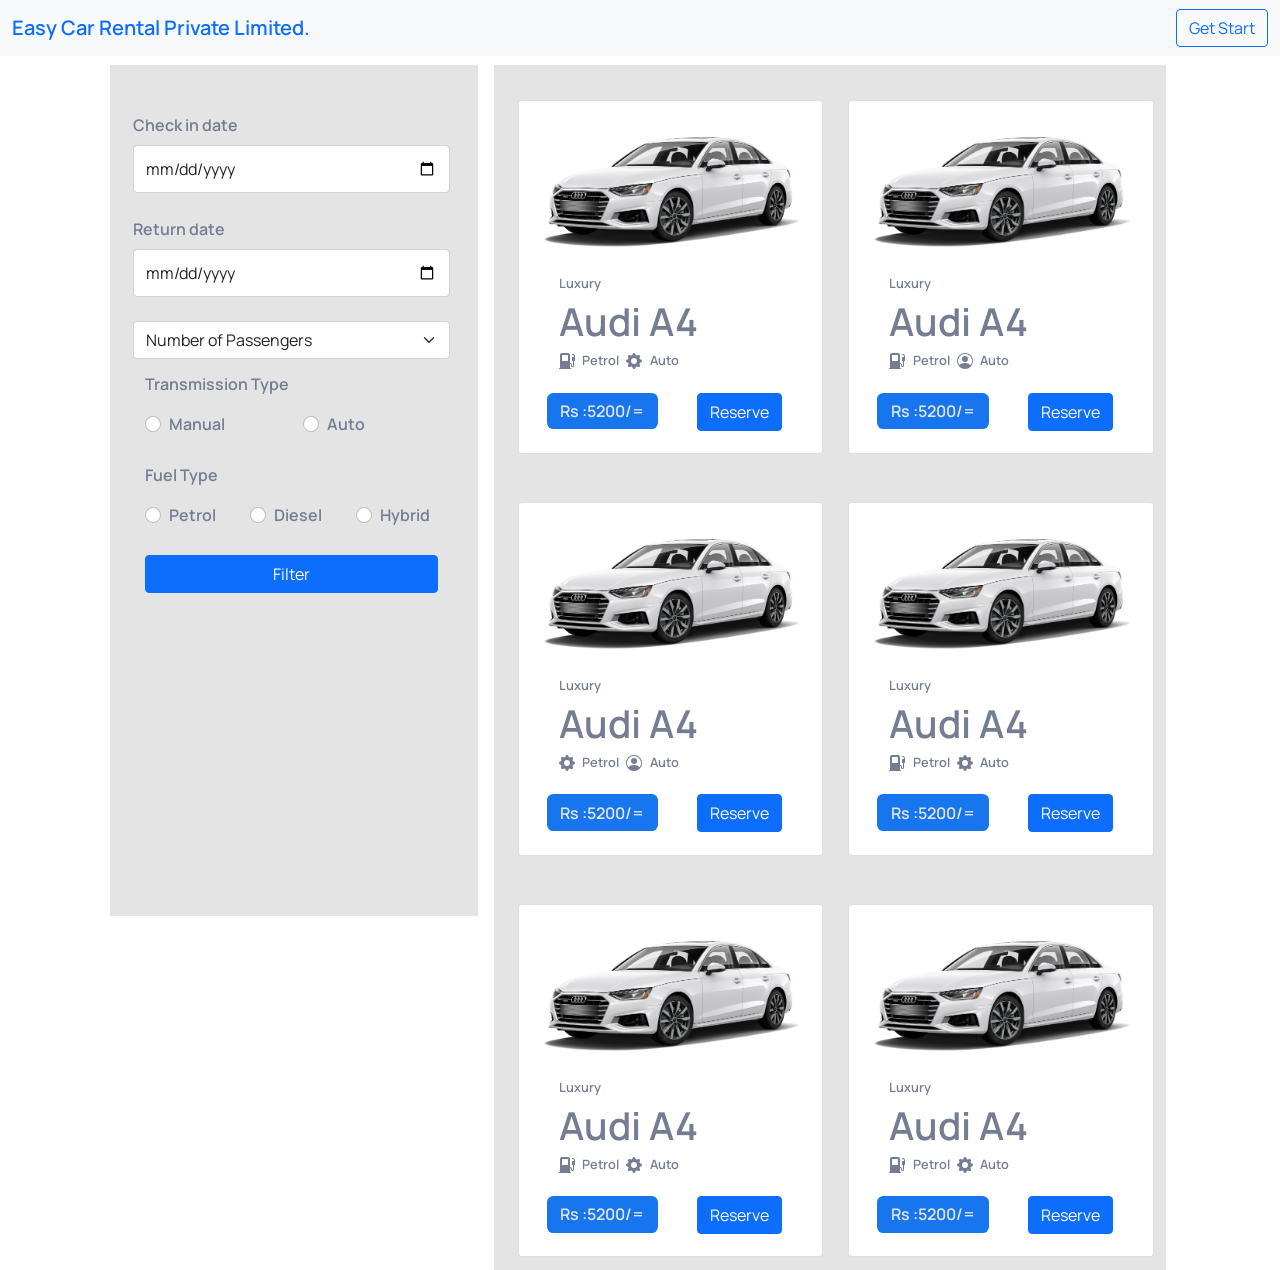
==== index.html @ 642efd7e "completed the driver and car sections" ====
<!DOCTYPE html>
<html lang="en">
<head>
    <meta charset="UTF-8">
    <title>Car Rental System</title>
    <link rel="stylesheet" href="assests/styleSheets/boostrap/css/bootstrap.min.css">
    <link rel="stylesheet" href="assests/styleSheets/styleSheet/indexStyleSheet.css">
    <meta name="viewport" content="width=device-width initial scale=1">
    <link rel="stylesheet" href="assests/styleSheets/fonts/css/all.css">
    <link rel="preconnect" href="https://fonts.googleapis.com">
    <link rel="preconnect" href="https://fonts.gstatic.com" crossorigin>
    <link href="https://fonts.googleapis.com/css2?family=Manrope&family=Nunito:wght@300;400;600&family=PT+Serif:wght@700&family=Poppins:wght@300&display=swap"
          rel="stylesheet">
</head>
<body>
<header>
    <!--guest user nav bar start-->
    <nav id="guestUserHomePageNavBar" class="navbar bg-light">
        <div class="container-fluid">
            <a class="navbar-brand">Easy Car Rental Private Limited.</a>
            <form class="d-flex" role="search">
                <button id="getStarted" class="btn btn-outline-primary" type="Button">Get Start</button>
            </form>
        </div>
    </nav>
    <!--guest user nav bar end-->

    <!--customer profile nav bar start-->
    <nav id="customerProfilePageNavBar" class="navbar bg-light">
        <div class="container-fluid">
            <a class="navbar-brand">Customer Profile</a>
            <form class="d-flex" role="search">
                <button id="btnCustomerFormLogOut" class="btn btn-outline-primary" type="Button">Log out</button>
            </form>
        </div>
    </nav>
    <!--customer profile nav bar end-->

    <!--driver nav bar start-->
    <nav id="DriverPageNavBar"  class="navbar bg-light">
        <div class="container-fluid">
            <a class="navbar-brand">Admin Profile. </a>
            <form class="d-flex" role="search">
                <button id="btndriverLogOut" class="btn btn-outline-primary" type="Button">Log out</button>
            </form>
        </div>
    </nav>
    <!--driver nav bar end-->

    <!--admin nav bar start-->
    <nav id="adminNavBar" class="navbar navbar-expand-lg bg-light">
        <div class="container-fluid">
            <a class="navbar-brand" href="#">Admin Profile</a>
            <button class="navbar-toggler" type="button" data-bs-toggle="collapse" data-bs-target="#navbarNav" aria-controls="navbarNav" aria-expanded="false" aria-label="Toggle navigation">
                <span class="navbar-toggler-icon"></span>
            </button>
            <div class="collapse navbar-collapse" id="navbarNav">
                <ul class="navbar-nav">
                    <li class="nav-item">
                        <a class="nav-link active" aria-current="page" id="admin_home_page" style="cursor: pointer">Home</a>
                    </li>
                    <li class="nav-item">
                        <a class="nav-link" id="admin_reservation_page" style="cursor: pointer">Reservation Management</a>
                    </li>
                    <li class="nav-item">
                        <a class="nav-link" id="admin_car_page" style="cursor: pointer">Car Management</a>
                    </li>
                    <li class="nav-item">
                        <a class="nav-link"id="admin_driver_page" style="cursor: pointer">Driver Management</a>
                    </li>
                    <li class="nav-item">
                        <a class="nav-link" id="admin_customer_page" style="cursor: pointer">Customer</a>
                    </li>
                    <li class="nav-item">
                        <a class="nav-link" id="admin_driver_schedule_page" style="cursor: pointer">Driver Schedule</a>
                    </li>
                </ul>
            </div>
            <form class="d-flex" role="search">
                <button id="btnadminLogOut" class="btn btn-outline-primary" type="Button">Log out</button>
            </form>
        </div>
    </nav>
    <!--admin nav bar end-->
</header>
<!--Gust Home page start -->
<div id="guestUserHomePage">
    <!--home page content start-->
    <div class="home_form_container" }>
        <div class="content_container">
            <div class="filter_container">
                <div class="pickup_container">
                    <div style="width: 100%" class="mb-lg-4 mb-sm-3 mb-3">
                        <label for="check_in_date" class="form-label">Check in date</label>
                        <input style="height: 3rem" type="date" class="form-control" id="check_in_date">
                    </div>
                    <div style="width: 100%" class="mb-lg-4 mb-sm-3 mb-3">
                        <label for="return_date" class="form-label">Return date</label>
                        <input style="height: 3rem" type="date" class="form-control" id="return_date">
                    </div>
                    <select class="form-select" aria-label="Default select example">
                        <option selected>Number of Passengers</option>
                        <option value="1">One</option>
                        <option value="2">Two</option>
                        <option value="3">Three</option>
                        <option value="4">Four</option>
                    </select>
                    <div class="container">
                        <div class="radio_button_form_container">
                            <p>Transmission Type</p>
                            <div class="row">
                                <div class="col-6">
                                    <div class="form-check form-check-inline">
                                        <input class="form-check-input" type="radio" name="inlineRadioOptions"
                                               id="manual" value="option1">
                                        <label class="form-check-label" for="manual">Manual</label>
                                    </div>
                                </div>
                                <div class="col-6">
                                    <div class="form-check form-check-inline">
                                        <input class="form-check-input" type="radio" name="inlineRadioOptions" id="auto"
                                               value="option1">
                                        <label class="form-check-label" for="auto">Auto</label>
                                    </div>
                                </div>
                            </div>
                        </div>
                        <div class="radio_button_form_container">
                            <p>Fuel Type</p>
                            <div class="row">
                                <div class="col-4">
                                    <div class="form-check form-check-inline">
                                        <input class="form-check-input" type="radio" name="inlineRadioOptions"
                                               id="petrol" value="option1">
                                        <label class="form-check-label" for="petrol">Petrol</label>
                                    </div>
                                </div>
                                <div class="col-4">
                                    <div class="form-check form-check-inline">
                                        <input class="form-check-input" type="radio" name="inlineRadioOptions"
                                               id="diesel" value="option1">
                                        <label class="form-check-label" for="diesel">Diesel</label>
                                    </div>
                                </div>
                                <div class="col-4">
                                    <div class="form-check form-check-inline">
                                        <input class="form-check-input" type="radio" name="inlineRadioOptions"
                                               id="hybrid" value="option1">
                                        <label class="form-check-label" for="hybrid">Hybrid</label>
                                    </div>
                                </div>
                            </div>
                        </div>
                        <div class="home_page_filterButton_container">
                            <button style="width: 100%" type="button" class="btn btn-primary">Filter</button>
                        </div>
                    </div>
                </div>
            </div>
            <div class="carloading_container">
                <div class="car_container row" style="margin-right: 0">
                    <div class="col">
                        <div class="row" style="padding: 0.8rem">
                            <div class="card" style=" margin-top: 1.4rem">
                                <img src="assests/images/Cars/Audi.png" class="card-img-top" alt="...">
                                <div class="cord_content card-body">
                                    <div class="row" style="margin: 0;padding: 0">
                                        <div class="col" style="padding-right: 0">
                                            <div class="row">
                                                <div class="col" style="padding-right: 0">
                                                    <div class="row"
                                                         style="width: 100%;height:fit-content;margin-bottom: .4rem">
                                                        <p class="car_type">Luxury</p>
                                                        <p class="car_brand">Audi A4</p>
                                                        <div class="details_cover">
                                                            <p class="car_fuel">
                                                                <svg xmlns="http://www.w3.org/2000/svg"
                                                                     width="16" height="16" fill="currentColor"
                                                                     class="bi bi-fuel-pump-fill"
                                                                     viewBox="0 0 16 16">
                                                                    <path d="M1 2a2 2 0 0 1 2-2h6a2 2 0 0 1 2 2v8a2 2 0 0 1 2 2v.5a.5.5 0 0 0 1 0V8h-.5a.5.5 0 0 1-.5-.5V4.375a.5.5 0 0 1 .5-.5h1.495c-.011-.476-.053-.894-.201-1.222a.97.97 0 0 0-.394-.458c-.184-.11-.464-.195-.9-.195a.5.5 0 0 1 0-1c.564 0 1.034.11 1.412.336.383.228.634.551.794.907.295.655.294 1.465.294 2.081V7.5a.5.5 0 0 1-.5.5H15v4.5a1.5 1.5 0 0 1-3 0V12a1 1 0 0 0-1-1v4h.5a.5.5 0 0 1 0 1H.5a.5.5 0 0 1 0-1H1V2Zm2.5 0a.5.5 0 0 0-.5.5v5a.5.5 0 0 0 .5.5h5a.5.5 0 0 0 .5-.5v-5a.5.5 0 0 0-.5-.5h-5Z"/>
                                                                </svg>
                                                                Petrol
                                                            </p>
                                                            <p class="car_transmission">
                                                                <svg xmlns="http://www.w3.org/2000/svg" width="16" height="16" fill="currentColor" class="bi bi-gear-fill" viewBox="0 0 16 16">
                                                                    <path d="M9.405 1.05c-.413-1.4-2.397-1.4-2.81 0l-.1.34a1.464 1.464 0 0 1-2.105.872l-.31-.17c-1.283-.698-2.686.705-1.987 1.987l.169.311c.446.82.023 1.841-.872 2.105l-.34.1c-1.4.413-1.4 2.397 0 2.81l.34.1a1.464 1.464 0 0 1 .872 2.105l-.17.31c-.698 1.283.705 2.686 1.987 1.987l.311-.169a1.464 1.464 0 0 1 2.105.872l.1.34c.413 1.4 2.397 1.4 2.81 0l.1-.34a1.464 1.464 0 0 1 2.105-.872l.31.17c1.283.698 2.686-.705 1.987-1.987l-.169-.311a1.464 1.464 0 0 1 .872-2.105l.34-.1c1.4-.413 1.4-2.397 0-2.81l-.34-.1a1.464 1.464 0 0 1-.872-2.105l.17-.31c.698-1.283-.705-2.686-1.987-1.987l-.311.169a1.464 1.464 0 0 1-2.105-.872l-.1-.34zM8 10.93a2.929 2.929 0 1 1 0-5.86 2.929 2.929 0 0 1 0 5.858z"/>
                                                                </svg>
                                                                Auto
                                                            </p>
                                                        </div>
                                                    </div>
                                                </div>
                                            </div>
                                            <div class="row">
                                                <div class="col" style="padding-right: 0">
                                                    <div class="row"
                                                         style="width: 100%;height: fit-content;margin-bottom: .4rem">
                                                        <div class="col" style="padding: 0">
                                                            <div class="daily_price">Rs : <p class="price">
                                                                5200/=</p></div>
                                                        </div>
                                                        <div class="col">
                                                            <div class="btnreservation_container">
                                                                <button type="button" class="btn btn-primary" data-bs-toggle="modal" data-bs-target="#customerUpdate">
                                                                    Reserve
                                                                </button>
                                                            </div>
                                                        </div>
                                                    </div>
                                                </div>
                                            </div>
                                        </div>
                                    </div>
                                </div>
                            </div>
                        </div>
                        <div class="row" style="padding: 0.8rem">
                            <div class="card" style=" margin-top: 1.4rem">
                                <img src="assests/images/Cars/Audi.png" class="card-img-top" alt="...">
                                <div class="cord_content card-body">
                                    <div class="row" style="margin: 0;padding: 0">
                                        <div class="col" style="padding-right: 0">
                                            <div class="row">
                                                <div class="col" style="padding-right: 0">
                                                    <div class="row"
                                                         style="width: 100%;height:fit-content;margin-bottom: .4rem">
                                                        <p class="car_type">Luxury</p>
                                                        <p class="car_brand">Audi A4</p>
                                                        <div class="details_cover">
                                                            <p class="car_fuel">
                                                                <svg xmlns="http://www.w3.org/2000/svg" width="16" height="16" fill="currentColor" class="bi bi-gear-fill" viewBox="0 0 16 16">
                                                                    <path d="M9.405 1.05c-.413-1.4-2.397-1.4-2.81 0l-.1.34a1.464 1.464 0 0 1-2.105.872l-.31-.17c-1.283-.698-2.686.705-1.987 1.987l.169.311c.446.82.023 1.841-.872 2.105l-.34.1c-1.4.413-1.4 2.397 0 2.81l.34.1a1.464 1.464 0 0 1 .872 2.105l-.17.31c-.698 1.283.705 2.686 1.987 1.987l.311-.169a1.464 1.464 0 0 1 2.105.872l.1.34c.413 1.4 2.397 1.4 2.81 0l.1-.34a1.464 1.464 0 0 1 2.105-.872l.31.17c1.283.698 2.686-.705 1.987-1.987l-.169-.311a1.464 1.464 0 0 1 .872-2.105l.34-.1c1.4-.413 1.4-2.397 0-2.81l-.34-.1a1.464 1.464 0 0 1-.872-2.105l.17-.31c.698-1.283-.705-2.686-1.987-1.987l-.311.169a1.464 1.464 0 0 1-2.105-.872l-.1-.34zM8 10.93a2.929 2.929 0 1 1 0-5.86 2.929 2.929 0 0 1 0 5.858z"/>
                                                                </svg>
                                                                Petrol
                                                            </p>
                                                            <p class="car_transmission">
                                                                <svg xmlns="http://www.w3.org/2000/svg"
                                                                     width="16" height="16" fill="currentColor"
                                                                     class="bi bi-person-circle"
                                                                     viewBox="0 0 16 16">
                                                                    <path d="M11 6a3 3 0 1 1-6 0 3 3 0 0 1 6 0z"/>
                                                                    <path fill-rule="evenodd"
                                                                          d="M0 8a8 8 0 1 1 16 0A8 8 0 0 1 0 8zm8-7a7 7 0 0 0-5.468 11.37C3.242 11.226 4.805 10 8 10s4.757 1.225 5.468 2.37A7 7 0 0 0 8 1z"/>
                                                                </svg>
                                                                Auto
                                                            </p>
                                                        </div>
                                                    </div>
                                                </div>
                                            </div>
                                            <div class="row">
                                                <div class="col" style="padding-right: 0">
                                                    <div class="row"
                                                         style="width: 100%;height: fit-content;margin-bottom: .4rem">
                                                        <div class="col" style="padding: 0">
                                                            <div class="daily_price">Rs : <p class="price">
                                                                5200/=</p></div>
                                                        </div>
                                                        <div class="col">
                                                            <div class="btnreservation_container">
                                                                <button type="button" class="btn btn-primary" data-bs-toggle="modal" data-bs-target="#customerUpdate">
                                                                    Reserve
                                                                </button>
                                                            </div>
                                                        </div>
                                                    </div>
                                                </div>
                                            </div>
                                        </div>
                                    </div>
                                </div>
                            </div>
                        </div>
                        <div class="row" style="padding: 0.8rem">
                            <div class="card" style=" margin-top: 1.4rem">
                                <img src="assests/images/Cars/Audi.png" class="card-img-top" alt="...">
                                <div class="cord_content card-body">
                                    <div class="row" style="margin: 0;padding: 0">
                                        <div class="col" style="padding-right: 0">
                                            <div class="row">
                                                <div class="col" style="padding-right: 0">
                                                    <div class="row"
                                                         style="width: 100%;height:fit-content;margin-bottom: .4rem">
                                                        <p class="car_type">Luxury</p>
                                                        <p class="car_brand">Audi A4</p>
                                                        <div class="details_cover">
                                                            <p class="car_fuel">
                                                                <svg xmlns="http://www.w3.org/2000/svg"
                                                                     width="16" height="16" fill="currentColor"
                                                                     class="bi bi-fuel-pump-fill"
                                                                     viewBox="0 0 16 16">
                                                                    <path d="M1 2a2 2 0 0 1 2-2h6a2 2 0 0 1 2 2v8a2 2 0 0 1 2 2v.5a.5.5 0 0 0 1 0V8h-.5a.5.5 0 0 1-.5-.5V4.375a.5.5 0 0 1 .5-.5h1.495c-.011-.476-.053-.894-.201-1.222a.97.97 0 0 0-.394-.458c-.184-.11-.464-.195-.9-.195a.5.5 0 0 1 0-1c.564 0 1.034.11 1.412.336.383.228.634.551.794.907.295.655.294 1.465.294 2.081V7.5a.5.5 0 0 1-.5.5H15v4.5a1.5 1.5 0 0 1-3 0V12a1 1 0 0 0-1-1v4h.5a.5.5 0 0 1 0 1H.5a.5.5 0 0 1 0-1H1V2Zm2.5 0a.5.5 0 0 0-.5.5v5a.5.5 0 0 0 .5.5h5a.5.5 0 0 0 .5-.5v-5a.5.5 0 0 0-.5-.5h-5Z"/>
                                                                </svg>
                                                                Petrol
                                                            </p>
                                                            <p class="car_transmission">
                                                                <svg xmlns="http://www.w3.org/2000/svg" width="16" height="16" fill="currentColor" class="bi bi-gear-fill" viewBox="0 0 16 16">
                                                                    <path d="M9.405 1.05c-.413-1.4-2.397-1.4-2.81 0l-.1.34a1.464 1.464 0 0 1-2.105.872l-.31-.17c-1.283-.698-2.686.705-1.987 1.987l.169.311c.446.82.023 1.841-.872 2.105l-.34.1c-1.4.413-1.4 2.397 0 2.81l.34.1a1.464 1.464 0 0 1 .872 2.105l-.17.31c-.698 1.283.705 2.686 1.987 1.987l.311-.169a1.464 1.464 0 0 1 2.105.872l.1.34c.413 1.4 2.397 1.4 2.81 0l.1-.34a1.464 1.464 0 0 1 2.105-.872l.31.17c1.283.698 2.686-.705 1.987-1.987l-.169-.311a1.464 1.464 0 0 1 .872-2.105l.34-.1c1.4-.413 1.4-2.397 0-2.81l-.34-.1a1.464 1.464 0 0 1-.872-2.105l.17-.31c.698-1.283-.705-2.686-1.987-1.987l-.311.169a1.464 1.464 0 0 1-2.105-.872l-.1-.34zM8 10.93a2.929 2.929 0 1 1 0-5.86 2.929 2.929 0 0 1 0 5.858z"/>
                                                                </svg>
                                                                Auto
                                                            </p>
                                                        </div>
                                                    </div>
                                                </div>
                                            </div>
                                            <div class="row">
                                                <div class="col" style="padding-right: 0">
                                                    <div class="row"
                                                         style="width: 100%;height: fit-content;margin-bottom: .4rem">
                                                        <div class="col" style="padding: 0">
                                                            <div class="daily_price">Rs : <p class="price">
                                                                5200/=</p></div>
                                                        </div>
                                                        <div class="col">
                                                            <div class="btnreservation_container">
                                                                <button type="button" class="btn btn-primary" data-bs-toggle="modal" data-bs-target="#customerUpdate">
                                                                    Reserve
                                                                </button>
                                                            </div>
                                                        </div>
                                                    </div>
                                                </div>
                                            </div>
                                        </div>
                                    </div>
                                </div>
                            </div>
                        </div>
                    </div>
                    <div class="col">
                        <div class="row" style="padding: 0.8rem">
                            <div class="card" style=" margin-top: 1.4rem">
                                <img src="assests/images/Cars/Audi.png" class="card-img-top" alt="...">
                                <div class="cord_content card-body">
                                    <div class="row" style="margin: 0;padding: 0">
                                        <div class="col" style="padding-right: 0">
                                            <div class="row">
                                                <div class="col" style="padding-right: 0">
                                                    <div class="row"
                                                         style="width: 100%;height:fit-content;margin-bottom: .4rem">
                                                        <p class="car_type">Luxury</p>
                                                        <p class="car_brand">Audi A4</p>
                                                        <div class="details_cover">
                                                            <p class="car_fuel">
                                                                <svg xmlns="http://www.w3.org/2000/svg"
                                                                     width="16" height="16" fill="currentColor"
                                                                     class="bi bi-fuel-pump-fill"
                                                                     viewBox="0 0 16 16">
                                                                    <path d="M1 2a2 2 0 0 1 2-2h6a2 2 0 0 1 2 2v8a2 2 0 0 1 2 2v.5a.5.5 0 0 0 1 0V8h-.5a.5.5 0 0 1-.5-.5V4.375a.5.5 0 0 1 .5-.5h1.495c-.011-.476-.053-.894-.201-1.222a.97.97 0 0 0-.394-.458c-.184-.11-.464-.195-.9-.195a.5.5 0 0 1 0-1c.564 0 1.034.11 1.412.336.383.228.634.551.794.907.295.655.294 1.465.294 2.081V7.5a.5.5 0 0 1-.5.5H15v4.5a1.5 1.5 0 0 1-3 0V12a1 1 0 0 0-1-1v4h.5a.5.5 0 0 1 0 1H.5a.5.5 0 0 1 0-1H1V2Zm2.5 0a.5.5 0 0 0-.5.5v5a.5.5 0 0 0 .5.5h5a.5.5 0 0 0 .5-.5v-5a.5.5 0 0 0-.5-.5h-5Z"/>
                                                                </svg>
                                                                Petrol
                                                            </p>
                                                            <p class="car_transmission">
                                                                <svg xmlns="http://www.w3.org/2000/svg"
                                                                     width="16" height="16" fill="currentColor"
                                                                     class="bi bi-person-circle"
                                                                     viewBox="0 0 16 16">
                                                                    <path d="M11 6a3 3 0 1 1-6 0 3 3 0 0 1 6 0z"/>
                                                                    <path fill-rule="evenodd"
                                                                          d="M0 8a8 8 0 1 1 16 0A8 8 0 0 1 0 8zm8-7a7 7 0 0 0-5.468 11.37C3.242 11.226 4.805 10 8 10s4.757 1.225 5.468 2.37A7 7 0 0 0 8 1z"/>
                                                                </svg>
                                                                Auto
                                                            </p>
                                                        </div>
                                                    </div>
                                                </div>
                                            </div>
                                            <div class="row">
                                                <div class="col" style="padding-right: 0">
                                                    <div class="row"
                                                         style="width: 100%;height: fit-content;margin-bottom: .4rem">
                                                        <div class="col" style="padding: 0">
                                                            <div class="daily_price">Rs : <p class="price">
                                                                5200/=</p></div>
                                                        </div>
                                                        <div class="col">
                                                            <div class="btnreservation_container">
                                                                <button type="button" class="btn btn-primary">
                                                                    Reserve
                                                                </button>
                                                            </div>
                                                        </div>
                                                    </div>
                                                </div>
                                            </div>
                                        </div>
                                    </div>
                                </div>
                            </div>
                        </div>
                        <div class="row" style="padding: 0.8rem">
                            <div class="card" style=" margin-top: 1.4rem">
                                <img src="assests/images/Cars/Audi.png" class="card-img-top" alt="...">
                                <div class="cord_content card-body">
                                    <div class="row" style="margin: 0;padding: 0">
                                        <div class="col" style="padding-right: 0">
                                            <div class="row">
                                                <div class="col" style="padding-right: 0">
                                                    <div class="row"
                                                         style="width: 100%;height:fit-content;margin-bottom: .4rem">
                                                        <p class="car_type">Luxury</p>
                                                        <p class="car_brand">Audi A4</p>
                                                        <div class="details_cover">
                                                            <p class="car_fuel">
                                                                <svg xmlns="http://www.w3.org/2000/svg"
                                                                     width="16" height="16" fill="currentColor"
                                                                     class="bi bi-fuel-pump-fill"
                                                                     viewBox="0 0 16 16">
                                                                    <path d="M1 2a2 2 0 0 1 2-2h6a2 2 0 0 1 2 2v8a2 2 0 0 1 2 2v.5a.5.5 0 0 0 1 0V8h-.5a.5.5 0 0 1-.5-.5V4.375a.5.5 0 0 1 .5-.5h1.495c-.011-.476-.053-.894-.201-1.222a.97.97 0 0 0-.394-.458c-.184-.11-.464-.195-.9-.195a.5.5 0 0 1 0-1c.564 0 1.034.11 1.412.336.383.228.634.551.794.907.295.655.294 1.465.294 2.081V7.5a.5.5 0 0 1-.5.5H15v4.5a1.5 1.5 0 0 1-3 0V12a1 1 0 0 0-1-1v4h.5a.5.5 0 0 1 0 1H.5a.5.5 0 0 1 0-1H1V2Zm2.5 0a.5.5 0 0 0-.5.5v5a.5.5 0 0 0 .5.5h5a.5.5 0 0 0 .5-.5v-5a.5.5 0 0 0-.5-.5h-5Z"/>
                                                                </svg>
                                                                Petrol
                                                            </p>
                                                            <p class="car_transmission">
                                                                <svg xmlns="http://www.w3.org/2000/svg" width="16" height="16" fill="currentColor" class="bi bi-gear-fill" viewBox="0 0 16 16">
                                                                    <path d="M9.405 1.05c-.413-1.4-2.397-1.4-2.81 0l-.1.34a1.464 1.464 0 0 1-2.105.872l-.31-.17c-1.283-.698-2.686.705-1.987 1.987l.169.311c.446.82.023 1.841-.872 2.105l-.34.1c-1.4.413-1.4 2.397 0 2.81l.34.1a1.464 1.464 0 0 1 .872 2.105l-.17.31c-.698 1.283.705 2.686 1.987 1.987l.311-.169a1.464 1.464 0 0 1 2.105.872l.1.34c.413 1.4 2.397 1.4 2.81 0l.1-.34a1.464 1.464 0 0 1 2.105-.872l.31.17c1.283.698 2.686-.705 1.987-1.987l-.169-.311a1.464 1.464 0 0 1 .872-2.105l.34-.1c1.4-.413 1.4-2.397 0-2.81l-.34-.1a1.464 1.464 0 0 1-.872-2.105l.17-.31c.698-1.283-.705-2.686-1.987-1.987l-.311.169a1.464 1.464 0 0 1-2.105-.872l-.1-.34zM8 10.93a2.929 2.929 0 1 1 0-5.86 2.929 2.929 0 0 1 0 5.858z"/>
                                                                </svg>
                                                                Auto
                                                            </p>
                                                        </div>
                                                    </div>
                                                </div>
                                            </div>
                                            <div class="row">
                                                <div class="col" style="padding-right: 0">
                                                    <div class="row"
                                                         style="width: 100%;height: fit-content;margin-bottom: .4rem">
                                                        <div class="col" style="padding: 0">
                                                            <div class="daily_price">Rs : <p class="price">
                                                                5200/=</p></div>
                                                        </div>
                                                        <div class="col">
                                                            <div class="btnreservation_container">
                                                                <button type="button" class="btn btn-primary">
                                                                    Reserve
                                                                </button>
                                                            </div>
                                                        </div>
                                                    </div>
                                                </div>
                                            </div>
                                        </div>
                                    </div>
                                </div>
                            </div>
                        </div>
                        <div class="row" style="padding: 0.8rem">
                            <div class="card" style=" margin-top: 1.4rem">
                                <img src="assests/images/Cars/Audi.png" class="card-img-top" alt="...">
                                <div class="cord_content card-body">
                                    <div class="row" style="margin: 0;padding: 0">
                                        <div class="col" style="padding-right: 0">
                                            <div class="row">
                                                <div class="col" style="padding-right: 0">
                                                    <div class="row"
                                                         style="width: 100%;height:fit-content;margin-bottom: .4rem">
                                                        <p class="car_type">Luxury</p>
                                                        <p class="car_brand">Audi A4</p>
                                                        <div class="details_cover">
                                                            <p class="car_fuel">
                                                                <svg xmlns="http://www.w3.org/2000/svg"
                                                                     width="16" height="16" fill="currentColor"
                                                                     class="bi bi-fuel-pump-fill"
                                                                     viewBox="0 0 16 16">
                                                                    <path d="M1 2a2 2 0 0 1 2-2h6a2 2 0 0 1 2 2v8a2 2 0 0 1 2 2v.5a.5.5 0 0 0 1 0V8h-.5a.5.5 0 0 1-.5-.5V4.375a.5.5 0 0 1 .5-.5h1.495c-.011-.476-.053-.894-.201-1.222a.97.97 0 0 0-.394-.458c-.184-.11-.464-.195-.9-.195a.5.5 0 0 1 0-1c.564 0 1.034.11 1.412.336.383.228.634.551.794.907.295.655.294 1.465.294 2.081V7.5a.5.5 0 0 1-.5.5H15v4.5a1.5 1.5 0 0 1-3 0V12a1 1 0 0 0-1-1v4h.5a.5.5 0 0 1 0 1H.5a.5.5 0 0 1 0-1H1V2Zm2.5 0a.5.5 0 0 0-.5.5v5a.5.5 0 0 0 .5.5h5a.5.5 0 0 0 .5-.5v-5a.5.5 0 0 0-.5-.5h-5Z"/>
                                                                </svg>
                                                                Petrol
                                                            </p>
                                                            <p class="car_transmission">
                                                                <svg xmlns="http://www.w3.org/2000/svg" width="16" height="16" fill="currentColor" class="bi bi-gear-fill" viewBox="0 0 16 16">
                                                                    <path d="M9.405 1.05c-.413-1.4-2.397-1.4-2.81 0l-.1.34a1.464 1.464 0 0 1-2.105.872l-.31-.17c-1.283-.698-2.686.705-1.987 1.987l.169.311c.446.82.023 1.841-.872 2.105l-.34.1c-1.4.413-1.4 2.397 0 2.81l.34.1a1.464 1.464 0 0 1 .872 2.105l-.17.31c-.698 1.283.705 2.686 1.987 1.987l.311-.169a1.464 1.464 0 0 1 2.105.872l.1.34c.413 1.4 2.397 1.4 2.81 0l.1-.34a1.464 1.464 0 0 1 2.105-.872l.31.17c1.283.698 2.686-.705 1.987-1.987l-.169-.311a1.464 1.464 0 0 1 .872-2.105l.34-.1c1.4-.413 1.4-2.397 0-2.81l-.34-.1a1.464 1.464 0 0 1-.872-2.105l.17-.31c.698-1.283-.705-2.686-1.987-1.987l-.311.169a1.464 1.464 0 0 1-2.105-.872l-.1-.34zM8 10.93a2.929 2.929 0 1 1 0-5.86 2.929 2.929 0 0 1 0 5.858z"/>
                                                                </svg>
                                                                Auto
                                                            </p>
                                                        </div>
                                                    </div>
                                                </div>
                                            </div>
                                            <div class="row">
                                                <div class="col" style="padding-right: 0">
                                                    <div class="row"
                                                         style="width: 100%;height: fit-content;margin-bottom: .4rem">
                                                        <div class="col" style="padding: 0">
                                                            <div class="daily_price">Rs : <p class="price">
                                                                5200/=</p></div>
                                                        </div>
                                                        <div class="col">
                                                            <div class="btnreservation_container">
                                                                <button type="button" class="btn btn-primary">
                                                                    Reserve
                                                                </button>
                                                            </div>
                                                        </div>
                                                    </div>
                                                </div>
                                            </div>
                                        </div>
                                    </div>
                                </div>
                            </div>
                        </div>
                    </div>
                </div>
            </div>
        </div>
    </div>
    <!--home page content end-->
</div>
<!--Gust Home page end -->

<!--Login Customer Form Start-->
<div id="loginPage">
    <div class="form_container">
        <div class="login_cover">
            <div class="container">
                <div class="row">
                    <div class="col">
                        <div class="login_heading">
                            <p>Easy car rental private limited.</p>
                            <span>We are given the best experience to you...</span>
                        </div>
                    </div>
                </div>
                <div class="row">
                    <div class="col">
                        <div class="login_image_container">
                            <img src="assests/images/login_Image.jpg" alt="loginImage">
                        </div>
                    </div>
                    <div class="col">
                        <div class="login_form_container">
                            <div class="container">
                                <div class="row">
                                    <div class="col">
                                        <div class="login_welcome_banner">
                                            <span>Start From Here</span>
                                            <p>Easy car rental private limited.</p>
                                            <span>Don't have an account ?  <a id="redirectToCustomerRegistration"> create an account</a></span>
                                        </div>
                                    </div>
                                </div>
                                <div class="row">
                                    <div class="col">
                                        <div class="login_welcome_banner">
                                            <div class="form-floating mb-3">
                                                <input type="email" class="form-control" id="login_user_name"
                                                       placeholder="name@example.com">
                                                <label for="login_user_name">User Name</label>
                                            </div>
                                            <div class="form-floating mb-3">
                                                <input type="email" class="form-control" id="login_password"
                                                       placeholder="name@example.com">
                                                <label for="login_password">Password</label>
                                            </div>
                                        </div>
                                    </div>
                                </div>
                                <div class="row">
                                    <div class="login_button_container">
                                        <button style="width: 100%" type="button" id="btn_login_button" class="btn btn-primary">Login</button>
                                        <button style="width: 100%; margin-top: 0.8rem" id="btnBackToHomePage" type="button" class="btn btn-outline-info">Go back</button>
                                        <p>This site is protected by reCAPTION and the google
                                            <span>Privacy Policy</span> and <span>Terms of Security</span>apply</p>
                                    </div>
                                </div>
                            </div>
                        </div>
                    </div>
                </div>
            </div>
        </div>
    </div>
</div>
<!--Login Customer Form End-->

<!--customer register form start-->
<div id="customerRegisterPage">
    <div class="form_container">
        <div class="customer_registration_cover">
            <div class="container">
                <div class="row">
                    <div class="col">
                        <div class="customer_registration_heading_container">
                            <p>Customer Registration</p>
                        </div>
                    </div>
                </div>
                <div class="row">
                    <div class="col">
                        <div class="row">
                            <div class="col">
                                <div class="form-floating mb-3">
                                    <input type="text" class="form-control" id="customer_nic"
                                           placeholder="name@example.com">
                                    <label for="customer_nic">Customer NIC</label>
                                </div>
                            </div>
                        </div>
                        <div class="row">
                            <div class="col">
                                <div class="form-floating mb-3">
                                    <input type="text" class="form-control" id="customer_address"
                                           placeholder="name@example.com">
                                    <label for="customer_address">Customer Address</label>
                                </div>
                            </div>
                        </div>
                        <div class="row">
                            <div class="col">
                                <div class="form-floating mb-3">
                                    <input type="text" class="form-control" id="customer_telnumber"
                                           placeholder="name@example.com">
                                    <label for="customer_telnumber">Customer Telephone Number</label>
                                </div>
                            </div>
                        </div>
                        <div class="row">
                            <div class="col">
                                <div class="form-floating mb-3">
                                    <input type="email" class="form-control" id="customer_email"
                                           placeholder="name@example.com">
                                    <label for="customer_email">Customer Email Address</label>
                                </div>
                            </div>
                        </div>
                        <div class="row">
                            <div class="col">
                                <div class="mb-3">
                                    <label for="customerlicenPhoto" class="form-label">Upload License Photo</label>
                                    <input class="form-control" type="file" id="customerlicenPhoto">
                                </div>
                            </div>
                        </div>
                        <div class="row">
                            <div class="col">
                                <div class="mb-3">
                                    <label for="customerIdcardPhoto" class="form-label">Upload ID Card Photo</label>
                                    <input class="form-control" type="file" id="customerIdcardPhoto">
                                </div>
                            </div>
                        </div>
                        <div class="row">
                            <div class="col">
                                <div class="mb-3">
                                    <button id="btncustomerRegister" style="width: 100%" type="button"
                                            class="btn btn-primary">Submit
                                    </button>
                                </div>
                            </div>
                        </div>
                        <div class="row">
                            <div class="col">
                                <div class="mb-3">
                                    <button id="btnbacktoHomeFromCustomerRegistration" style="width: 100%" type="button"
                                            class="btn btn-outline-primary">Go Back to the Process
                                    </button>
                                </div>
                            </div>
                        </div>
                    </div>
                    <div class="col">
                        <div class="row">
                            <div class="col">
                                <div class="form-floating mb-3">
                                    <input type="text" class="form-control" id="customerName"
                                           placeholder="name@example.com">
                                    <label for="customerName">Customer Name</label>
                                </div>
                            </div>
                        </div>
                        <div class="row">
                            <div class="col">
                                <div class="form-floating mb-3">
                                    <input type="text" class="form-control" id="customerPassword"
                                           placeholder="name@example.com">
                                    <label for="customerPassword">Customer Password</label>
                                </div>
                            </div>
                        </div>
                        <div class="row">
                            <div class="col">
                                <div class="form-floating mb-3">
                                    <div class="registerImageContainer">
                                        <img src="assests/images/registration_image.jpg" alt="register form image">
                                    </div>
                                </div>
                            </div>
                        </div>
                    </div>
                </div>
            </div>
        </div>
    </div>
</div>
<!--customer register form end-->

<!--customer profile page start-->
<div id="customerProfilePage">
    <div class="customer_register_form_container">
        <div class="customer_form_controller">
            <div class="container text-center">
                <div class="row">
                    <div class="customer_register_detail_container col-3">
                        <div class="column_container">
                            <div class="row">
                                <div class="content_container_insiderow">
                                    <div class="form-floating mb-3">
                                        <input type="text" class="form-control" id="cust_pro_customer_nic"
                                               placeholder="name@example.com">
                                        <label for="cust_pro_customer_nic">Customer NIC</label>
                                    </div>
                                </div>
                            </div>
                            <div class="row">
                                <div class="content_container_insiderow">
                                    <div class="form-floating mb-3">
                                        <input type="text" class="form-control" id="cust_pro_customer_name"
                                               placeholder="name@example.com">
                                        <label for="cust_pro_customer_name">Customer Name</label>
                                    </div>
                                </div>
                            </div>
                            <div class="row">
                                <div class="content_container_insiderow">
                                    <div class="form-floating mb-3">
                                        <input type="text" class="form-control" id="cust_pro_customer_address"
                                               placeholder="name@example.com">
                                        <label for="cust_pro_customer_address">Customer Address</label>
                                    </div>
                                </div>
                            </div>
                            <div class="row">
                                <div class="content_container_insiderow">
                                    <div class="form-floating mb-3">
                                        <input type="text" class="form-control" id="cust_pro_customer_password"
                                               placeholder="name@example.com">
                                        <label for="cust_pro_customer_password">Customer Password</label>
                                    </div>
                                </div>
                            </div>
                            <div class="row">
                                <div class="content_container_insiderow">
                                    <div class="form-floating mb-3">
                                        <input type="text" class="form-control" id="cust_pro_customer_tel"
                                               placeholder="name@example.com">
                                        <label for="cust_pro_customer_tel">Customer Telephone NUmber</label>
                                    </div>
                                </div>
                            </div>
                            <div class="row">
                                <div class="content_container_insiderow">
                                    <div class="form-floating mb-3">
                                        <input type="email" class="form-control" id="cust_pro_customer_email"
                                               placeholder="name@example.com">
                                        <label for="cust_pro_customer_email">Email address</label>
                                    </div>
                                </div>
                            </div>
                            <div class="row">
                                <div class="content_container_insiderow">
                                    <div class="form-floating mb-3">
                                        <p>Nic Photo</p>
                                        <div id="cust_pro_idcard_imageLoader" class="customer_proImage_loader">

                                        </div>
                                    </div>
                                </div>
                            </div>
                            <div class="row">
                                <div class="content_container_insiderow">
                                    <div class="form-floating mb-3">
                                        <p>Nic Photo</p>
                                        <div id="cust_pro_licen_imageLoader" class="customer_proImage_loader">

                                        </div>
                                    </div>
                                </div>
                            </div>
                            <div class="row">
                                <div class="content_container_insiderow">
                                    <div class="form-floating mb-3">
                                        <div class="customer_pro_edit_button_bar">
                                            <button id="btn_cust_pro_edit" style="width: 100%" type="button"
                                                    class="btn btn-primary" data-bs-toggle="modal" data-bs-target="#customerUpdate">Edit
                                            </button>
                                        </div>
                                    </div>
                                </div>
                            </div>


                        </div>
                    </div>
                    <div class="cust_pro_car_loading_content col-6">
                        <div class="row">
                            <div class="col">
                                <div style="width: 100%" class="mb-lg-4 mb-sm-3 mb-3">
                                    <label for="custform_check_in_date" class="form-label">Check in date</label>
                                    <input style="height: 3rem" type="date" class="form-control" id="custform_check_in_date">
                                </div>
                            </div>
                            <div class="col">
                                <div style="width: 100%" class="mb-lg-4 mb-sm-3 mb-3">
                                    <label for="custform_return_date" class="form-label">Return date</label>
                                    <input style="height: 3rem" type="date" class="form-control" id="custform_return_date">
                                </div>
                            </div>
                        </div>
                        <div class="row">
                            <div class="col">
                                <button id="custProfSearch" style="width: 100%" type="button" class="btn btn-primary">
                                    Search
                                </button>
                            </div>
                        </div>
                        <div class="car_container row">
                            <div class="col">
                                <div class="row" style="padding: 0.8rem">
                                    <div class="card" style=" margin-top: 1.4rem">
                                        <img src="assests/images/Cars/Audi.png" class="card-img-top" alt="...">
                                        <div class="cord_content card-body">
                                            <div class="row" style="margin: 0;padding: 0">
                                                <div class="col" style="padding-right: 0">
                                                    <div class="row">
                                                        <div class="col" style="padding-right: 0">
                                                            <div class="row"
                                                                 style="width: 100%;height:fit-content;margin-bottom: .4rem">
                                                                <p class="car_type">Luxury</p>
                                                                <p class="car_brand">Audi A4</p>
                                                                <div class="details_cover">
                                                                    <p class="car_fuel">
                                                                        <svg xmlns="http://www.w3.org/2000/svg"
                                                                             width="16" height="16" fill="currentColor"
                                                                             class="bi bi-fuel-pump-fill"
                                                                             viewBox="0 0 16 16">
                                                                            <path d="M1 2a2 2 0 0 1 2-2h6a2 2 0 0 1 2 2v8a2 2 0 0 1 2 2v.5a.5.5 0 0 0 1 0V8h-.5a.5.5 0 0 1-.5-.5V4.375a.5.5 0 0 1 .5-.5h1.495c-.011-.476-.053-.894-.201-1.222a.97.97 0 0 0-.394-.458c-.184-.11-.464-.195-.9-.195a.5.5 0 0 1 0-1c.564 0 1.034.11 1.412.336.383.228.634.551.794.907.295.655.294 1.465.294 2.081V7.5a.5.5 0 0 1-.5.5H15v4.5a1.5 1.5 0 0 1-3 0V12a1 1 0 0 0-1-1v4h.5a.5.5 0 0 1 0 1H.5a.5.5 0 0 1 0-1H1V2Zm2.5 0a.5.5 0 0 0-.5.5v5a.5.5 0 0 0 .5.5h5a.5.5 0 0 0 .5-.5v-5a.5.5 0 0 0-.5-.5h-5Z"/>
                                                                        </svg>
                                                                        Petrol
                                                                    </p>
                                                                    <p class="car_transmission">
                                                                        <svg xmlns="http://www.w3.org/2000/svg" width="16" height="16" fill="currentColor" class="bi bi-gear-fill" viewBox="0 0 16 16">
                                                                            <path d="M9.405 1.05c-.413-1.4-2.397-1.4-2.81 0l-.1.34a1.464 1.464 0 0 1-2.105.872l-.31-.17c-1.283-.698-2.686.705-1.987 1.987l.169.311c.446.82.023 1.841-.872 2.105l-.34.1c-1.4.413-1.4 2.397 0 2.81l.34.1a1.464 1.464 0 0 1 .872 2.105l-.17.31c-.698 1.283.705 2.686 1.987 1.987l.311-.169a1.464 1.464 0 0 1 2.105.872l.1.34c.413 1.4 2.397 1.4 2.81 0l.1-.34a1.464 1.464 0 0 1 2.105-.872l.31.17c1.283.698 2.686-.705 1.987-1.987l-.169-.311a1.464 1.464 0 0 1 .872-2.105l.34-.1c1.4-.413 1.4-2.397 0-2.81l-.34-.1a1.464 1.464 0 0 1-.872-2.105l.17-.31c.698-1.283-.705-2.686-1.987-1.987l-.311.169a1.464 1.464 0 0 1-2.105-.872l-.1-.34zM8 10.93a2.929 2.929 0 1 1 0-5.86 2.929 2.929 0 0 1 0 5.858z"/>
                                                                        </svg>
                                                                        Auto
                                                                    </p>
                                                                </div>
                                                            </div>
                                                        </div>
                                                    </div>
                                                    <div class="row">
                                                        <div class="col" style="padding-right: 0">
                                                            <div class="row"
                                                                 style="width: 100%;height: fit-content;margin-bottom: .4rem">
                                                                <div class="col" style="padding: 0">
                                                                    <div class="daily_price">Rs : <p class="price">
                                                                        5200/=</p></div>
                                                                </div>
                                                                <div class="col">
                                                                    <div class="btnreservation_container">
                                                                        <button type="button" class="btn btn-primary" data-bs-toggle="modal" data-bs-target="#reservationModel">
                                                                            Reserve
                                                                        </button>
                                                                    </div>
                                                                </div>
                                                            </div>
                                                        </div>
                                                    </div>
                                                </div>
                                            </div>
                                        </div>
                                    </div>
                                </div>
                                <div class="row" style="padding: 0.8rem">
                                    <div class="card" style=" margin-top: 1.4rem">
                                        <img src="assests/images/Cars/Audi.png" class="card-img-top" alt="...">
                                        <div class="cord_content card-body">
                                            <div class="row" style="margin: 0;padding: 0">
                                                <div class="col" style="padding-right: 0">
                                                    <div class="row">
                                                        <div class="col" style="padding-right: 0">
                                                            <div class="row"
                                                                 style="width: 100%;height:fit-content;margin-bottom: .4rem">
                                                                <p class="car_type">Luxury</p>
                                                                <p class="car_brand">Audi A4</p>
                                                                <div class="details_cover">
                                                                    <p class="car_fuel">
                                                                        <svg xmlns="http://www.w3.org/2000/svg" width="16" height="16" fill="currentColor" class="bi bi-gear-fill" viewBox="0 0 16 16">
                                                                            <path d="M9.405 1.05c-.413-1.4-2.397-1.4-2.81 0l-.1.34a1.464 1.464 0 0 1-2.105.872l-.31-.17c-1.283-.698-2.686.705-1.987 1.987l.169.311c.446.82.023 1.841-.872 2.105l-.34.1c-1.4.413-1.4 2.397 0 2.81l.34.1a1.464 1.464 0 0 1 .872 2.105l-.17.31c-.698 1.283.705 2.686 1.987 1.987l.311-.169a1.464 1.464 0 0 1 2.105.872l.1.34c.413 1.4 2.397 1.4 2.81 0l.1-.34a1.464 1.464 0 0 1 2.105-.872l.31.17c1.283.698 2.686-.705 1.987-1.987l-.169-.311a1.464 1.464 0 0 1 .872-2.105l.34-.1c1.4-.413 1.4-2.397 0-2.81l-.34-.1a1.464 1.464 0 0 1-.872-2.105l.17-.31c.698-1.283-.705-2.686-1.987-1.987l-.311.169a1.464 1.464 0 0 1-2.105-.872l-.1-.34zM8 10.93a2.929 2.929 0 1 1 0-5.86 2.929 2.929 0 0 1 0 5.858z"/>
                                                                        </svg>
                                                                        Petrol
                                                                    </p>
                                                                    <p class="car_transmission">
                                                                        <svg xmlns="http://www.w3.org/2000/svg"
                                                                             width="16" height="16" fill="currentColor"
                                                                             class="bi bi-person-circle"
                                                                             viewBox="0 0 16 16">
                                                                            <path d="M11 6a3 3 0 1 1-6 0 3 3 0 0 1 6 0z"/>
                                                                            <path fill-rule="evenodd"
                                                                                  d="M0 8a8 8 0 1 1 16 0A8 8 0 0 1 0 8zm8-7a7 7 0 0 0-5.468 11.37C3.242 11.226 4.805 10 8 10s4.757 1.225 5.468 2.37A7 7 0 0 0 8 1z"/>
                                                                        </svg>
                                                                        Auto
                                                                    </p>
                                                                </div>
                                                            </div>
                                                        </div>
                                                    </div>
                                                    <div class="row">
                                                        <div class="col" style="padding-right: 0">
                                                            <div class="row"
                                                                 style="width: 100%;height: fit-content;margin-bottom: .4rem">
                                                                <div class="col" style="padding: 0">
                                                                    <div class="daily_price">Rs : <p class="price">
                                                                        5200/=</p></div>
                                                                </div>
                                                                <div class="col">
                                                                    <div class="btnreservation_container">
                                                                        <button type="button" class="btn btn-primary" data-bs-toggle="modal" data-bs-target="#reservationModel">
                                                                            Reserve
                                                                        </button>
                                                                    </div>
                                                                </div>
                                                            </div>
                                                        </div>
                                                    </div>
                                                </div>
                                            </div>
                                        </div>
                                    </div>
                                </div>
                                <div class="row" style="padding: 0.8rem">
                                    <div class="card" style=" margin-top: 1.4rem">
                                        <img src="assests/images/Cars/Audi.png" class="card-img-top" alt="...">
                                        <div class="cord_content card-body">
                                            <div class="row" style="margin: 0;padding: 0">
                                                <div class="col" style="padding-right: 0">
                                                    <div class="row">
                                                        <div class="col" style="padding-right: 0">
                                                            <div class="row"
                                                                 style="width: 100%;height:fit-content;margin-bottom: .4rem">
                                                                <p class="car_type">Luxury</p>
                                                                <p class="car_brand">Audi A4</p>
                                                                <div class="details_cover">
                                                                    <p class="car_fuel">
                                                                        <svg xmlns="http://www.w3.org/2000/svg"
                                                                             width="16" height="16" fill="currentColor"
                                                                             class="bi bi-fuel-pump-fill"
                                                                             viewBox="0 0 16 16">
                                                                            <path d="M1 2a2 2 0 0 1 2-2h6a2 2 0 0 1 2 2v8a2 2 0 0 1 2 2v.5a.5.5 0 0 0 1 0V8h-.5a.5.5 0 0 1-.5-.5V4.375a.5.5 0 0 1 .5-.5h1.495c-.011-.476-.053-.894-.201-1.222a.97.97 0 0 0-.394-.458c-.184-.11-.464-.195-.9-.195a.5.5 0 0 1 0-1c.564 0 1.034.11 1.412.336.383.228.634.551.794.907.295.655.294 1.465.294 2.081V7.5a.5.5 0 0 1-.5.5H15v4.5a1.5 1.5 0 0 1-3 0V12a1 1 0 0 0-1-1v4h.5a.5.5 0 0 1 0 1H.5a.5.5 0 0 1 0-1H1V2Zm2.5 0a.5.5 0 0 0-.5.5v5a.5.5 0 0 0 .5.5h5a.5.5 0 0 0 .5-.5v-5a.5.5 0 0 0-.5-.5h-5Z"/>
                                                                        </svg>
                                                                        Petrol
                                                                    </p>
                                                                    <p class="car_transmission">
                                                                        <svg xmlns="http://www.w3.org/2000/svg" width="16" height="16" fill="currentColor" class="bi bi-gear-fill" viewBox="0 0 16 16">
                                                                            <path d="M9.405 1.05c-.413-1.4-2.397-1.4-2.81 0l-.1.34a1.464 1.464 0 0 1-2.105.872l-.31-.17c-1.283-.698-2.686.705-1.987 1.987l.169.311c.446.82.023 1.841-.872 2.105l-.34.1c-1.4.413-1.4 2.397 0 2.81l.34.1a1.464 1.464 0 0 1 .872 2.105l-.17.31c-.698 1.283.705 2.686 1.987 1.987l.311-.169a1.464 1.464 0 0 1 2.105.872l.1.34c.413 1.4 2.397 1.4 2.81 0l.1-.34a1.464 1.464 0 0 1 2.105-.872l.31.17c1.283.698 2.686-.705 1.987-1.987l-.169-.311a1.464 1.464 0 0 1 .872-2.105l.34-.1c1.4-.413 1.4-2.397 0-2.81l-.34-.1a1.464 1.464 0 0 1-.872-2.105l.17-.31c.698-1.283-.705-2.686-1.987-1.987l-.311.169a1.464 1.464 0 0 1-2.105-.872l-.1-.34zM8 10.93a2.929 2.929 0 1 1 0-5.86 2.929 2.929 0 0 1 0 5.858z"/>
                                                                        </svg>
                                                                        Auto
                                                                    </p>
                                                                </div>
                                                            </div>
                                                        </div>
                                                    </div>
                                                    <div class="row">
                                                        <div class="col" style="padding-right: 0">
                                                            <div class="row"
                                                                 style="width: 100%;height: fit-content;margin-bottom: .4rem">
                                                                <div class="col" style="padding: 0">
                                                                    <div class="daily_price">Rs : <p class="price">
                                                                        5200/=</p></div>
                                                                </div>
                                                                <div class="col">
                                                                    <div class="btnreservation_container">
                                                                        <button type="button" class="btn btn-primary" data-bs-toggle="modal" data-bs-target="#reservationModel">
                                                                            Reserve
                                                                        </button>
                                                                    </div>
                                                                </div>
                                                            </div>
                                                        </div>
                                                    </div>
                                                </div>
                                            </div>
                                        </div>
                                    </div>
                                </div>
                            </div>
                            <div class="col">
                                <div class="row" style="padding: 0.8rem">
                                    <div class="card" style=" margin-top: 1.4rem">
                                        <img src="assests/images/Cars/Audi.png" class="card-img-top" alt="...">
                                        <div class="cord_content card-body">
                                            <div class="row" style="margin: 0;padding: 0">
                                                <div class="col" style="padding-right: 0">
                                                    <div class="row">
                                                        <div class="col" style="padding-right: 0">
                                                            <div class="row"
                                                                 style="width: 100%;height:fit-content;margin-bottom: .4rem">
                                                                <p class="car_type">Luxury</p>
                                                                <p class="car_brand">Audi A4</p>
                                                                <div class="details_cover">
                                                                    <p class="car_fuel">
                                                                        <svg xmlns="http://www.w3.org/2000/svg"
                                                                             width="16" height="16" fill="currentColor"
                                                                             class="bi bi-fuel-pump-fill"
                                                                             viewBox="0 0 16 16">
                                                                            <path d="M1 2a2 2 0 0 1 2-2h6a2 2 0 0 1 2 2v8a2 2 0 0 1 2 2v.5a.5.5 0 0 0 1 0V8h-.5a.5.5 0 0 1-.5-.5V4.375a.5.5 0 0 1 .5-.5h1.495c-.011-.476-.053-.894-.201-1.222a.97.97 0 0 0-.394-.458c-.184-.11-.464-.195-.9-.195a.5.5 0 0 1 0-1c.564 0 1.034.11 1.412.336.383.228.634.551.794.907.295.655.294 1.465.294 2.081V7.5a.5.5 0 0 1-.5.5H15v4.5a1.5 1.5 0 0 1-3 0V12a1 1 0 0 0-1-1v4h.5a.5.5 0 0 1 0 1H.5a.5.5 0 0 1 0-1H1V2Zm2.5 0a.5.5 0 0 0-.5.5v5a.5.5 0 0 0 .5.5h5a.5.5 0 0 0 .5-.5v-5a.5.5 0 0 0-.5-.5h-5Z"/>
                                                                        </svg>
                                                                        Petrol
                                                                    </p>
                                                                    <p class="car_transmission">
                                                                        <svg xmlns="http://www.w3.org/2000/svg"
                                                                             width="16" height="16" fill="currentColor"
                                                                             class="bi bi-person-circle"
                                                                             viewBox="0 0 16 16">
                                                                            <path d="M11 6a3 3 0 1 1-6 0 3 3 0 0 1 6 0z"/>
                                                                            <path fill-rule="evenodd"
                                                                                  d="M0 8a8 8 0 1 1 16 0A8 8 0 0 1 0 8zm8-7a7 7 0 0 0-5.468 11.37C3.242 11.226 4.805 10 8 10s4.757 1.225 5.468 2.37A7 7 0 0 0 8 1z"/>
                                                                        </svg>
                                                                        Auto
                                                                    </p>
                                                                </div>
                                                            </div>
                                                        </div>
                                                    </div>
                                                    <div class="row">
                                                        <div class="col" style="padding-right: 0">
                                                            <div class="row"
                                                                 style="width: 100%;height: fit-content;margin-bottom: .4rem">
                                                                <div class="col" style="padding: 0">
                                                                    <div class="daily_price">Rs : <p class="price">
                                                                        5200/=</p></div>
                                                                </div>
                                                                <div class="col">
                                                                    <div class="btnreservation_container">
                                                                        <button type="button" class="btn btn-primary" data-bs-toggle="modal" data-bs-target="#reservationModel">
                                                                            Reserve
                                                                        </button>
                                                                    </div>
                                                                </div>
                                                            </div>
                                                        </div>
                                                    </div>
                                                </div>
                                            </div>
                                        </div>
                                    </div>
                                </div>
                                <div class="row" style="padding: 0.8rem">
                                    <div class="card" style=" margin-top: 1.4rem">
                                        <img src="assests/images/Cars/Audi.png" class="card-img-top" alt="...">
                                        <div class="cord_content card-body">
                                            <div class="row" style="margin: 0;padding: 0">
                                                <div class="col" style="padding-right: 0">
                                                    <div class="row">
                                                        <div class="col" style="padding-right: 0">
                                                            <div class="row"
                                                                 style="width: 100%;height:fit-content;margin-bottom: .4rem">
                                                                <p class="car_type">Luxury</p>
                                                                <p class="car_brand">Audi A4</p>
                                                                <div class="details_cover">
                                                                    <p class="car_fuel">
                                                                        <svg xmlns="http://www.w3.org/2000/svg"
                                                                             width="16" height="16" fill="currentColor"
                                                                             class="bi bi-fuel-pump-fill"
                                                                             viewBox="0 0 16 16">
                                                                            <path d="M1 2a2 2 0 0 1 2-2h6a2 2 0 0 1 2 2v8a2 2 0 0 1 2 2v.5a.5.5 0 0 0 1 0V8h-.5a.5.5 0 0 1-.5-.5V4.375a.5.5 0 0 1 .5-.5h1.495c-.011-.476-.053-.894-.201-1.222a.97.97 0 0 0-.394-.458c-.184-.11-.464-.195-.9-.195a.5.5 0 0 1 0-1c.564 0 1.034.11 1.412.336.383.228.634.551.794.907.295.655.294 1.465.294 2.081V7.5a.5.5 0 0 1-.5.5H15v4.5a1.5 1.5 0 0 1-3 0V12a1 1 0 0 0-1-1v4h.5a.5.5 0 0 1 0 1H.5a.5.5 0 0 1 0-1H1V2Zm2.5 0a.5.5 0 0 0-.5.5v5a.5.5 0 0 0 .5.5h5a.5.5 0 0 0 .5-.5v-5a.5.5 0 0 0-.5-.5h-5Z"/>
                                                                        </svg>
                                                                        Petrol
                                                                    </p>
                                                                    <p class="car_transmission">
                                                                        <svg xmlns="http://www.w3.org/2000/svg" width="16" height="16" fill="currentColor" class="bi bi-gear-fill" viewBox="0 0 16 16">
                                                                            <path d="M9.405 1.05c-.413-1.4-2.397-1.4-2.81 0l-.1.34a1.464 1.464 0 0 1-2.105.872l-.31-.17c-1.283-.698-2.686.705-1.987 1.987l.169.311c.446.82.023 1.841-.872 2.105l-.34.1c-1.4.413-1.4 2.397 0 2.81l.34.1a1.464 1.464 0 0 1 .872 2.105l-.17.31c-.698 1.283.705 2.686 1.987 1.987l.311-.169a1.464 1.464 0 0 1 2.105.872l.1.34c.413 1.4 2.397 1.4 2.81 0l.1-.34a1.464 1.464 0 0 1 2.105-.872l.31.17c1.283.698 2.686-.705 1.987-1.987l-.169-.311a1.464 1.464 0 0 1 .872-2.105l.34-.1c1.4-.413 1.4-2.397 0-2.81l-.34-.1a1.464 1.464 0 0 1-.872-2.105l.17-.31c.698-1.283-.705-2.686-1.987-1.987l-.311.169a1.464 1.464 0 0 1-2.105-.872l-.1-.34zM8 10.93a2.929 2.929 0 1 1 0-5.86 2.929 2.929 0 0 1 0 5.858z"/>
                                                                        </svg>
                                                                        Auto
                                                                    </p>
                                                                </div>
                                                            </div>
                                                        </div>
                                                    </div>
                                                    <div class="row">
                                                        <div class="col" style="padding-right: 0">
                                                            <div class="row"
                                                                 style="width: 100%;height: fit-content;margin-bottom: .4rem">
                                                                <div class="col" style="padding: 0">
                                                                    <div class="daily_price">Rs : <p class="price">
                                                                        5200/=</p></div>
                                                                </div>
                                                                <div class="col">
                                                                    <div class="btnreservation_container">
                                                                        <button type="button" class="btn btn-primary" data-bs-toggle="modal" data-bs-target="#reservationModel">
                                                                            Reserve
                                                                        </button>
                                                                    </div>
                                                                </div>
                                                            </div>
                                                        </div>
                                                    </div>
                                                </div>
                                            </div>
                                        </div>
                                    </div>
                                </div>
                                <div class="row" style="padding: 0.8rem">
                                    <div class="card" style=" margin-top: 1.4rem">
                                        <img src="assests/images/Cars/Audi.png" class="card-img-top" alt="...">
                                        <div class="cord_content card-body">
                                            <div class="row" style="margin: 0;padding: 0">
                                                <div class="col" style="padding-right: 0">
                                                    <div class="row">
                                                        <div class="col" style="padding-right: 0">
                                                            <div class="row"
                                                                 style="width: 100%;height:fit-content;margin-bottom: .4rem">
                                                                <p class="car_type">Luxury</p>
                                                                <p class="car_brand">Audi A4</p>
                                                                <div class="details_cover">
                                                                    <p class="car_fuel">
                                                                        <svg xmlns="http://www.w3.org/2000/svg"
                                                                             width="16" height="16" fill="currentColor"
                                                                             class="bi bi-fuel-pump-fill"
                                                                             viewBox="0 0 16 16">
                                                                            <path d="M1 2a2 2 0 0 1 2-2h6a2 2 0 0 1 2 2v8a2 2 0 0 1 2 2v.5a.5.5 0 0 0 1 0V8h-.5a.5.5 0 0 1-.5-.5V4.375a.5.5 0 0 1 .5-.5h1.495c-.011-.476-.053-.894-.201-1.222a.97.97 0 0 0-.394-.458c-.184-.11-.464-.195-.9-.195a.5.5 0 0 1 0-1c.564 0 1.034.11 1.412.336.383.228.634.551.794.907.295.655.294 1.465.294 2.081V7.5a.5.5 0 0 1-.5.5H15v4.5a1.5 1.5 0 0 1-3 0V12a1 1 0 0 0-1-1v4h.5a.5.5 0 0 1 0 1H.5a.5.5 0 0 1 0-1H1V2Zm2.5 0a.5.5 0 0 0-.5.5v5a.5.5 0 0 0 .5.5h5a.5.5 0 0 0 .5-.5v-5a.5.5 0 0 0-.5-.5h-5Z"/>
                                                                        </svg>
                                                                        Petrol
                                                                    </p>
                                                                    <p class="car_transmission">
                                                                        <svg xmlns="http://www.w3.org/2000/svg" width="16" height="16" fill="currentColor" class="bi bi-gear-fill" viewBox="0 0 16 16">
                                                                            <path d="M9.405 1.05c-.413-1.4-2.397-1.4-2.81 0l-.1.34a1.464 1.464 0 0 1-2.105.872l-.31-.17c-1.283-.698-2.686.705-1.987 1.987l.169.311c.446.82.023 1.841-.872 2.105l-.34.1c-1.4.413-1.4 2.397 0 2.81l.34.1a1.464 1.464 0 0 1 .872 2.105l-.17.31c-.698 1.283.705 2.686 1.987 1.987l.311-.169a1.464 1.464 0 0 1 2.105.872l.1.34c.413 1.4 2.397 1.4 2.81 0l.1-.34a1.464 1.464 0 0 1 2.105-.872l.31.17c1.283.698 2.686-.705 1.987-1.987l-.169-.311a1.464 1.464 0 0 1 .872-2.105l.34-.1c1.4-.413 1.4-2.397 0-2.81l-.34-.1a1.464 1.464 0 0 1-.872-2.105l.17-.31c.698-1.283-.705-2.686-1.987-1.987l-.311.169a1.464 1.464 0 0 1-2.105-.872l-.1-.34zM8 10.93a2.929 2.929 0 1 1 0-5.86 2.929 2.929 0 0 1 0 5.858z"/>
                                                                        </svg>
                                                                        Auto
                                                                    </p>
                                                                </div>
                                                            </div>
                                                        </div>
                                                    </div>
                                                    <div class="row">
                                                        <div class="col" style="padding-right: 0">
                                                            <div class="row"
                                                                 style="width: 100%;height: fit-content;margin-bottom: .4rem">
                                                                <div class="col" style="padding: 0">
                                                                    <div class="daily_price">Rs : <p class="price">
                                                                        5200/=</p></div>
                                                                </div>
                                                                <div class="col">
                                                                    <div class="btnreservation_container">
                                                                        <button type="button" class="btn btn-primary" data-bs-toggle="modal" data-bs-target="#reservationModel">
                                                                            Reserve
                                                                        </button>
                                                                    </div>
                                                                </div>
                                                            </div>
                                                        </div>
                                                    </div>
                                                </div>
                                            </div>
                                        </div>
                                    </div>
                                </div>
                            </div>
                        </div>
                    </div>
                    <div class="cust_pro_reservation_loading_content col-3">
                        <div class="row">
                            <div class="col">
                                <div class="row" style="padding: 0.8rem">
                                    <div class="card" style=" margin-top: 1.4rem">
                                        <div class="cord_content card-body">
                                            <div class="row" style="margin: 0;padding: 0">
                                                <div class="col" style="padding-right: 0">
                                                    <div class="row">
                                                        <div class="col" style="padding-right: 0">
                                                            <div class="row"
                                                                 style="width: 100%;height:fit-content;margin-bottom: .4rem">
                                                                <span>Reservation Id</span>
                                                                <p class="reservation_Id">R-001</p>
                                                                <span>Pickup date</span>
                                                                <p class="reservation_pickup">2022-07-01</p>
                                                                <span>Return date</span>
                                                                <p class="reservation_return">2022-07-01</p>
                                                                <div class="revertaion_details_cover">
                                                                    <span>Reservation status</span>
                                                                    <p class="reservation_status">
                                                                        Accept</p>
                                                                </div>
                                                            </div>
                                                        </div>
                                                    </div>
                                                    <div class="row">
                                                        <div class="col" style="padding-right: 0">
                                                            <div class="row"
                                                                 style="width: 100%;height: fit-content;margin-bottom: .4rem">
                                                                <div class="col">
                                                                    <div class="btnreservation_container">
                                                                        <button type="button" class="btn btn-primary" data-bs-toggle="modal" data-bs-target="#reservationModel">
                                                                            View
                                                                        </button>
                                                                    </div>
                                                                </div>
                                                            </div>
                                                        </div>
                                                    </div>
                                                </div>
                                            </div>
                                        </div>
                                    </div>
                                </div>
                            </div>
                        </div>
                    </div>
                </div>
            </div>
        </div>
    </div>
</div>
<!--customer profile page end-->

<!--driver shedule start-->
<div id="driverscheduelePage">
    <div class="driver_schedule_container">
        <table class="table">
            <thead>
            <tr>
                <th scope="col">Shedule ID</th>
                <th scope="col">Pick up date</th>
                <th scope="col">Pick up time</th>
                <th scope="col">Return date</th>
                <th scope="col">Reservation ID</th>
            </tr>
            </thead>
            <tbody>
            <tr>
                <th scope="row">1</th>
                <td>Mark</td>
                <td>Otto</td>
                <td>@mdo</td>
                <td>@mdo</td>
            </tr>
            <tr>
                <th scope="row">2</th>
                <td>Jacob</td>
                <td>Thornton</td>
                <td>@fat</td>
                <td>@fat</td>
            </tr>
            <tr>
                <th scope="row">3</th>
                <td colspan="2">Larry the Bird</td>
                <td>@twitter</td>
                <td>@twitter</td>
            </tr>
            </tbody>
        </table>
    </div>
</div>
<!--driver shedule end-->

<!--Adimin home page start-->
<div id="adminHomePage">
    <div class="adminContentContainer">
        <div class="sumary_container">
            <div class="sumeryHedingBar d-flex flex-column mb-3">
                <div class="sumeryHead p-2">Summery Report</div>
            </div>
            <div class=" d-flex flex-column mb-3">
                <div class="p-2">Income Report</div>
            </div>
            <hr>
            <div class="d-flex flex-column mb-3">
                <div class="container text-center">
                    <div class="row">
                        <div class="card_Container col">
                            <div class="card" style="width: 18rem;">
                                <div class="iconContainer">
                                    <svg xmlns="http://www.w3.org/2000/svg" width="16" height="16" fill="currentColor" class="bi bi-cash-coin" viewBox="0 0 16 16">
                                        <path fill-rule="evenodd" d="M11 15a4 4 0 1 0 0-8 4 4 0 0 0 0 8zm5-4a5 5 0 1 1-10 0 5 5 0 0 1 10 0z"/>
                                        <path d="M9.438 11.944c.047.596.518 1.06 1.363 1.116v.44h.375v-.443c.875-.061 1.386-.529 1.386-1.207 0-.618-.39-.936-1.09-1.1l-.296-.07v-1.2c.376.043.614.248.671.532h.658c-.047-.575-.54-1.024-1.329-1.073V8.5h-.375v.45c-.747.073-1.255.522-1.255 1.158 0 .562.378.92 1.007 1.066l.248.061v1.272c-.384-.058-.639-.27-.696-.563h-.668zm1.36-1.354c-.369-.085-.569-.26-.569-.522 0-.294.216-.514.572-.578v1.1h-.003zm.432.746c.449.104.655.272.655.569 0 .339-.257.571-.709.614v-1.195l.054.012z"/>
                                        <path d="M1 0a1 1 0 0 0-1 1v8a1 1 0 0 0 1 1h4.083c.058-.344.145-.678.258-1H3a2 2 0 0 0-2-2V3a2 2 0 0 0 2-2h10a2 2 0 0 0 2 2v3.528c.38.34.717.728 1 1.154V1a1 1 0 0 0-1-1H1z"/>
                                        <path d="M9.998 5.083 10 5a2 2 0 1 0-3.132 1.65 5.982 5.982 0 0 1 3.13-1.567z"/>
                                    </svg>
                                </div>
                                <div class="card-body">
                                    <h5 class="card-title">Daily Income</h5>
                                    <div class="income_container">
                                        <p>Rs : <p class="daily_income"> 50000</p></p>
                                    </div>
                                </div>
                            </div>
                        </div>
                        <div class="card_Container col">
                            <div class="card" style="width: 18rem;">
                                <div class="iconContainer">
                                    <svg xmlns="http://www.w3.org/2000/svg" width="16" height="16" fill="currentColor" class="bi bi-cash-coin" viewBox="0 0 16 16">
                                        <path fill-rule="evenodd" d="M11 15a4 4 0 1 0 0-8 4 4 0 0 0 0 8zm5-4a5 5 0 1 1-10 0 5 5 0 0 1 10 0z"/>
                                        <path d="M9.438 11.944c.047.596.518 1.06 1.363 1.116v.44h.375v-.443c.875-.061 1.386-.529 1.386-1.207 0-.618-.39-.936-1.09-1.1l-.296-.07v-1.2c.376.043.614.248.671.532h.658c-.047-.575-.54-1.024-1.329-1.073V8.5h-.375v.45c-.747.073-1.255.522-1.255 1.158 0 .562.378.92 1.007 1.066l.248.061v1.272c-.384-.058-.639-.27-.696-.563h-.668zm1.36-1.354c-.369-.085-.569-.26-.569-.522 0-.294.216-.514.572-.578v1.1h-.003zm.432.746c.449.104.655.272.655.569 0 .339-.257.571-.709.614v-1.195l.054.012z"/>
                                        <path d="M1 0a1 1 0 0 0-1 1v8a1 1 0 0 0 1 1h4.083c.058-.344.145-.678.258-1H3a2 2 0 0 0-2-2V3a2 2 0 0 0 2-2h10a2 2 0 0 0 2 2v3.528c.38.34.717.728 1 1.154V1a1 1 0 0 0-1-1H1z"/>
                                        <path d="M9.998 5.083 10 5a2 2 0 1 0-3.132 1.65 5.982 5.982 0 0 1 3.13-1.567z"/>
                                    </svg>
                                </div>
                                <div class="card-body">
                                    <h5 class="card-title">Weekly Income</h5>
                                    <div class="income_container">
                                        <p>Rs : <p class="weekly_income"> 50000</p></p>
                                    </div>
                                </div>
                            </div>
                        </div>
                        <div class="card_Container col">
                            <div class="card" style="width: 18rem;">
                                <div class="iconContainer">
                                    <svg xmlns="http://www.w3.org/2000/svg" width="16" height="16" fill="currentColor" class="bi bi-cash-coin" viewBox="0 0 16 16">
                                        <path fill-rule="evenodd" d="M11 15a4 4 0 1 0 0-8 4 4 0 0 0 0 8zm5-4a5 5 0 1 1-10 0 5 5 0 0 1 10 0z"/>
                                        <path d="M9.438 11.944c.047.596.518 1.06 1.363 1.116v.44h.375v-.443c.875-.061 1.386-.529 1.386-1.207 0-.618-.39-.936-1.09-1.1l-.296-.07v-1.2c.376.043.614.248.671.532h.658c-.047-.575-.54-1.024-1.329-1.073V8.5h-.375v.45c-.747.073-1.255.522-1.255 1.158 0 .562.378.92 1.007 1.066l.248.061v1.272c-.384-.058-.639-.27-.696-.563h-.668zm1.36-1.354c-.369-.085-.569-.26-.569-.522 0-.294.216-.514.572-.578v1.1h-.003zm.432.746c.449.104.655.272.655.569 0 .339-.257.571-.709.614v-1.195l.054.012z"/>
                                        <path d="M1 0a1 1 0 0 0-1 1v8a1 1 0 0 0 1 1h4.083c.058-.344.145-.678.258-1H3a2 2 0 0 0-2-2V3a2 2 0 0 0 2-2h10a2 2 0 0 0 2 2v3.528c.38.34.717.728 1 1.154V1a1 1 0 0 0-1-1H1z"/>
                                        <path d="M9.998 5.083 10 5a2 2 0 1 0-3.132 1.65 5.982 5.982 0 0 1 3.13-1.567z"/>
                                    </svg>
                                </div>
                                <div class="card-body">
                                    <h5 class="card-title">Monthly Income</h5>
                                    <div class="income_container">
                                        <p>Rs : <p class="monthly_income"> 50000</p></p>
                                    </div>
                                </div>
                            </div>
                        </div>
                        <div class="card_Container col">
                            <div class="card" style="width: 18rem;">
                                <div class="iconContainer">
                                    <svg xmlns="http://www.w3.org/2000/svg" width="16" height="16" fill="currentColor" class="bi bi-cash-coin" viewBox="0 0 16 16">
                                        <path fill-rule="evenodd" d="M11 15a4 4 0 1 0 0-8 4 4 0 0 0 0 8zm5-4a5 5 0 1 1-10 0 5 5 0 0 1 10 0z"/>
                                        <path d="M9.438 11.944c.047.596.518 1.06 1.363 1.116v.44h.375v-.443c.875-.061 1.386-.529 1.386-1.207 0-.618-.39-.936-1.09-1.1l-.296-.07v-1.2c.376.043.614.248.671.532h.658c-.047-.575-.54-1.024-1.329-1.073V8.5h-.375v.45c-.747.073-1.255.522-1.255 1.158 0 .562.378.92 1.007 1.066l.248.061v1.272c-.384-.058-.639-.27-.696-.563h-.668zm1.36-1.354c-.369-.085-.569-.26-.569-.522 0-.294.216-.514.572-.578v1.1h-.003zm.432.746c.449.104.655.272.655.569 0 .339-.257.571-.709.614v-1.195l.054.012z"/>
                                        <path d="M1 0a1 1 0 0 0-1 1v8a1 1 0 0 0 1 1h4.083c.058-.344.145-.678.258-1H3a2 2 0 0 0-2-2V3a2 2 0 0 0 2-2h10a2 2 0 0 0 2 2v3.528c.38.34.717.728 1 1.154V1a1 1 0 0 0-1-1H1z"/>
                                        <path d="M9.998 5.083 10 5a2 2 0 1 0-3.132 1.65 5.982 5.982 0 0 1 3.13-1.567z"/>
                                    </svg>
                                </div>
                                <div class="card-body">
                                    <h5 class="card-title">Annually Income</h5>
                                    <div class="income_container">
                                        <p>Rs : <p class="annualy_income"> 50000</p></p>
                                    </div>
                                </div>
                            </div>
                        </div>
                    </div>
                </div>
            </div>
            <div class=" d-flex flex-column mb-3">
                <div class="p-2">Additional Repots</div>
            </div>
            <hr>
            <div class="d-flex flex-column mb-3">
                <div class="container text-center">
                    <div class="row">
                        <div class="card_Container col">
                            <div class="card" style="width: 18rem;">
                                <div class="iconContainer">
                                    <svg xmlns="http://www.w3.org/2000/svg" width="16" height="16" fill="currentColor" class="bi bi-person-fill" viewBox="0 0 16 16">
                                        <path d="M3 14s-1 0-1-1 1-4 6-4 6 3 6 4-1 1-1 1H3zm5-6a3 3 0 1 0 0-6 3 3 0 0 0 0 6z"/>
                                    </svg>
                                </div>
                                <div class="card-body">
                                    <h5 class="card-title">Occupied Drives</h5>
                                    <div class="count_container">
                                        <p class="occupied_driver_count"> 50000</p>
                                    </div>
                                </div>
                            </div>
                        </div>
                        <div class="card_Container col">
                            <div class="card" style="width: 18rem;">
                                <div class="iconContainer">
                                    <svg xmlns="http://www.w3.org/2000/svg" width="16" height="16" fill="currentColor" class="bi bi-person-fill" viewBox="0 0 16 16">
                                        <path d="M3 14s-1 0-1-1 1-4 6-4 6 3 6 4-1 1-1 1H3zm5-6a3 3 0 1 0 0-6 3 3 0 0 0 0 6z"/>
                                    </svg>
                                </div>
                                <div class="card-body">
                                    <h5 class="card-title">Available Drives</h5>
                                    <div class="count_container">
                                        <p class="available_driver_count"> 50000</p>
                                    </div>
                                </div>
                            </div>
                        </div>
                        <div class="card_Container col">
                            <div class="card" style="width: 18rem;">
                                <div class="iconContainer">
                                    <svg xmlns="http://www.w3.org/2000/svg" width="16" height="16" fill="currentColor" class="bi bi-car-front" viewBox="0 0 16 16">
                                        <path d="M4 9a1 1 0 1 1-2 0 1 1 0 0 1 2 0Zm10 0a1 1 0 1 1-2 0 1 1 0 0 1 2 0ZM6 8a1 1 0 0 0 0 2h4a1 1 0 1 0 0-2H6ZM4.862 4.276 3.906 6.19a.51.51 0 0 0 .497.731c.91-.073 2.35-.17 3.597-.17 1.247 0 2.688.097 3.597.17a.51.51 0 0 0 .497-.731l-.956-1.913A.5.5 0 0 0 10.691 4H5.309a.5.5 0 0 0-.447.276Z"/>
                                        <path fill-rule="evenodd" d="M2.52 3.515A2.5 2.5 0 0 1 4.82 2h6.362c1 0 1.904.596 2.298 1.515l.792 1.848c.075.175.21.319.38.404.5.25.855.715.965 1.262l.335 1.679c.033.161.049.325.049.49v.413c0 .814-.39 1.543-1 1.997V13.5a.5.5 0 0 1-.5.5h-2a.5.5 0 0 1-.5-.5v-1.338c-1.292.048-2.745.088-4 .088s-2.708-.04-4-.088V13.5a.5.5 0 0 1-.5.5h-2a.5.5 0 0 1-.5-.5v-1.892c-.61-.454-1-1.183-1-1.997v-.413a2.5 2.5 0 0 1 .049-.49l.335-1.68c.11-.546.465-1.012.964-1.261a.807.807 0 0 0 .381-.404l.792-1.848ZM4.82 3a1.5 1.5 0 0 0-1.379.91l-.792 1.847a1.8 1.8 0 0 1-.853.904.807.807 0 0 0-.43.564L1.03 8.904a1.5 1.5 0 0 0-.03.294v.413c0 .796.62 1.448 1.408 1.484 1.555.07 3.786.155 5.592.155 1.806 0 4.037-.084 5.592-.155A1.479 1.479 0 0 0 15 9.611v-.413c0-.099-.01-.197-.03-.294l-.335-1.68a.807.807 0 0 0-.43-.563 1.807 1.807 0 0 1-.853-.904l-.792-1.848A1.5 1.5 0 0 0 11.18 3H4.82Z"/>
                                    </svg>
                                </div>
                                <div class="card-body">
                                    <h5 class="card-title">Occupied Cars</h5>
                                    <div class="count_container">
                                        <p class="occupied_car_count"> 50000</p>
                                    </div>
                                </div>
                            </div>
                        </div>
                        <div class="card_Container col">
                            <div class="card" style="width: 18rem;">
                                <div class="iconContainer">
                                    <svg xmlns="http://www.w3.org/2000/svg" width="16" height="16" fill="currentColor" class="bi bi-car-front" viewBox="0 0 16 16">
                                        <path d="M4 9a1 1 0 1 1-2 0 1 1 0 0 1 2 0Zm10 0a1 1 0 1 1-2 0 1 1 0 0 1 2 0ZM6 8a1 1 0 0 0 0 2h4a1 1 0 1 0 0-2H6ZM4.862 4.276 3.906 6.19a.51.51 0 0 0 .497.731c.91-.073 2.35-.17 3.597-.17 1.247 0 2.688.097 3.597.17a.51.51 0 0 0 .497-.731l-.956-1.913A.5.5 0 0 0 10.691 4H5.309a.5.5 0 0 0-.447.276Z"/>
                                        <path fill-rule="evenodd" d="M2.52 3.515A2.5 2.5 0 0 1 4.82 2h6.362c1 0 1.904.596 2.298 1.515l.792 1.848c.075.175.21.319.38.404.5.25.855.715.965 1.262l.335 1.679c.033.161.049.325.049.49v.413c0 .814-.39 1.543-1 1.997V13.5a.5.5 0 0 1-.5.5h-2a.5.5 0 0 1-.5-.5v-1.338c-1.292.048-2.745.088-4 .088s-2.708-.04-4-.088V13.5a.5.5 0 0 1-.5.5h-2a.5.5 0 0 1-.5-.5v-1.892c-.61-.454-1-1.183-1-1.997v-.413a2.5 2.5 0 0 1 .049-.49l.335-1.68c.11-.546.465-1.012.964-1.261a.807.807 0 0 0 .381-.404l.792-1.848ZM4.82 3a1.5 1.5 0 0 0-1.379.91l-.792 1.847a1.8 1.8 0 0 1-.853.904.807.807 0 0 0-.43.564L1.03 8.904a1.5 1.5 0 0 0-.03.294v.413c0 .796.62 1.448 1.408 1.484 1.555.07 3.786.155 5.592.155 1.806 0 4.037-.084 5.592-.155A1.479 1.479 0 0 0 15 9.611v-.413c0-.099-.01-.197-.03-.294l-.335-1.68a.807.807 0 0 0-.43-.563 1.807 1.807 0 0 1-.853-.904l-.792-1.848A1.5 1.5 0 0 0 11.18 3H4.82Z"/>
                                    </svg>
                                </div>
                                <div class="card-body">
                                    <h5 class="card-title">Available Cars</h5>
                                    <div class="count_container">
                                        <p class="available_car_count"> 50000</p>
                                    </div>
                                </div>
                            </div>
                        </div>
                    </div>
                </div>
            </div>
        </div>
    </div>
</div>
<!--Adimin home page end-->

<!--admin reservation management page start-->
<div id="adminReservationManagementPage">
    <div class="adminCarManagementContainer">
        <div class="carManagmnetContentContainer">
            <div class="carManagementHeding d-flex p-2">Reservation Management</div>
            <hr>
            <div class="d-flex flex-row">
                <div class="p-2 ">
                    <button id="btnReservationManageGetAll" type="button" class="btn btn-primary">Get all reservations</button>
                </div>
                <div class="p-2 ">
                    <button id="btnReservationManagePending" type="button" class="btn btn-primary">Pending Request</button>
                </div>
                <div class="p-2 ">
                    <button id="btnReservationManageTodayReservations" type="button" class="btn btn-primary">Today Reservations</button>
                </div>
            </div>
            <div class="searchContainer">
                <div class="d-flex flex-row">
                    <div class="p-2 flex-fill">
                        <div class="form-floating mb-3">
                            <input type="text" class="form-control" id="Reservationidsearch" placeholder="name@example.com">
                            <label for="idsearch">Search Here (ID)</label>
                        </div>
                    </div>
                    <div class="p-2 flex-fill">
                        <div class="searchButtonContainer">
                            <button type="button" id="searchReservation" class="btn btn-primary" data-bs-toggle="modal" data-bs-target="#reservationView">Expolre More <svg xmlns="http://www.w3.org/2000/svg" width="16" height="16" fill="currentColor" class="bi bi-search" viewBox="0 0 16 16">
                                <path d="M11.742 10.344a6.5 6.5 0 1 0-1.397 1.398h-.001c.03.04.062.078.098.115l3.85 3.85a1 1 0 0 0 1.415-1.414l-3.85-3.85a1.007 1.007 0 0 0-.115-.1zM12 6.5a5.5 5.5 0 1 1-11 0 5.5 5.5 0 0 1 11 0z"/>
                            </svg></button>
                        </div>
                    </div>
                    <div class="p-2 flex-fill">
                        <div class="searchButtonContainer">
                            <button type="button" id="updateReservation" class="btn btn-outline-info" data-bs-toggle="modal" data-bs-target="#reservationUpdate">Update Reservation <svg xmlns="http://www.w3.org/2000/svg" width="16" height="16" fill="currentColor" class="bi bi-file-earmark-medical" viewBox="0 0 16 16">
                                <path d="M7.5 5.5a.5.5 0 0 0-1 0v.634l-.549-.317a.5.5 0 1 0-.5.866L6 7l-.549.317a.5.5 0 1 0 .5.866l.549-.317V8.5a.5.5 0 1 0 1 0v-.634l.549.317a.5.5 0 1 0 .5-.866L8 7l.549-.317a.5.5 0 1 0-.5-.866l-.549.317V5.5zm-2 4.5a.5.5 0 0 0 0 1h5a.5.5 0 0 0 0-1h-5zm0 2a.5.5 0 0 0 0 1h5a.5.5 0 0 0 0-1h-5z"/>
                                <path d="M14 14V4.5L9.5 0H4a2 2 0 0 0-2 2v12a2 2 0 0 0 2 2h8a2 2 0 0 0 2-2zM9.5 3A1.5 1.5 0 0 0 11 4.5h2V14a1 1 0 0 1-1 1H4a1 1 0 0 1-1-1V2a1 1 0 0 1 1-1h5.5v2z"/>
                            </svg></button>
                        </div>
                    </div>
                    <div class="p-2 flex-fill">
                        <div class="searchButtonContainer">
                            <button type="button" id="billReservation" class="btn btn-outline-info" data-bs-toggle="modal" data-bs-target="#billing">Billing <svg xmlns="http://www.w3.org/2000/svg" width="16" height="16" fill="currentColor" class="bi bi-receipt" viewBox="0 0 16 16">
                                <path d="M1.92.506a.5.5 0 0 1 .434.14L3 1.293l.646-.647a.5.5 0 0 1 .708 0L5 1.293l.646-.647a.5.5 0 0 1 .708 0L7 1.293l.646-.647a.5.5 0 0 1 .708 0L9 1.293l.646-.647a.5.5 0 0 1 .708 0l.646.647.646-.647a.5.5 0 0 1 .708 0l.646.647.646-.647a.5.5 0 0 1 .801.13l.5 1A.5.5 0 0 1 15 2v12a.5.5 0 0 1-.053.224l-.5 1a.5.5 0 0 1-.8.13L13 14.707l-.646.647a.5.5 0 0 1-.708 0L11 14.707l-.646.647a.5.5 0 0 1-.708 0L9 14.707l-.646.647a.5.5 0 0 1-.708 0L7 14.707l-.646.647a.5.5 0 0 1-.708 0L5 14.707l-.646.647a.5.5 0 0 1-.708 0L3 14.707l-.646.647a.5.5 0 0 1-.801-.13l-.5-1A.5.5 0 0 1 1 14V2a.5.5 0 0 1 .053-.224l.5-1a.5.5 0 0 1 .367-.27zm.217 1.338L2 2.118v11.764l.137.274.51-.51a.5.5 0 0 1 .707 0l.646.647.646-.646a.5.5 0 0 1 .708 0l.646.646.646-.646a.5.5 0 0 1 .708 0l.646.646.646-.646a.5.5 0 0 1 .708 0l.646.646.646-.646a.5.5 0 0 1 .708 0l.646.646.646-.646a.5.5 0 0 1 .708 0l.509.509.137-.274V2.118l-.137-.274-.51.51a.5.5 0 0 1-.707 0L12 1.707l-.646.647a.5.5 0 0 1-.708 0L10 1.707l-.646.647a.5.5 0 0 1-.708 0L8 1.707l-.646.647a.5.5 0 0 1-.708 0L6 1.707l-.646.647a.5.5 0 0 1-.708 0L4 1.707l-.646.647a.5.5 0 0 1-.708 0l-.509-.51z"/>
                                <path d="M3 4.5a.5.5 0 0 1 .5-.5h6a.5.5 0 1 1 0 1h-6a.5.5 0 0 1-.5-.5zm0 2a.5.5 0 0 1 .5-.5h6a.5.5 0 1 1 0 1h-6a.5.5 0 0 1-.5-.5zm0 2a.5.5 0 0 1 .5-.5h6a.5.5 0 1 1 0 1h-6a.5.5 0 0 1-.5-.5zm0 2a.5.5 0 0 1 .5-.5h6a.5.5 0 0 1 0 1h-6a.5.5 0 0 1-.5-.5zm8-6a.5.5 0 0 1 .5-.5h1a.5.5 0 0 1 0 1h-1a.5.5 0 0 1-.5-.5zm0 2a.5.5 0 0 1 .5-.5h1a.5.5 0 0 1 0 1h-1a.5.5 0 0 1-.5-.5zm0 2a.5.5 0 0 1 .5-.5h1a.5.5 0 0 1 0 1h-1a.5.5 0 0 1-.5-.5zm0 2a.5.5 0 0 1 .5-.5h1a.5.5 0 0 1 0 1h-1a.5.5 0 0 1-.5-.5z"/>
                            </svg></button>
                        </div>
                    </div>
                </div>
            </div>
            <div class="d-flex flex-row">
                <div class="p-2 flex-fill">
                    <table class="resevation_management_table table bg-light" >
                        <thead>
                        <tr>
                            <th scope="col">Reservation id</th>
                            <th scope="col">Pick up date</th>
                            <th scope="col">Pick venue</th>
                            <th scope="col">Return date</th>
                            <th scope="col">Reservation status</th>
                            <th scope="col">Driver status</th>
                        </tr>
                        </thead>
                        <tbody class="resevation_management_table_body">
                        <tr>
                            <td>Mark</td>
                            <td>Mark</td>
                            <td>Mark</td>
                            <td>Mark</td>
                            <td>Mark</td>
                            <td>Mark</td>
                        </tr>
                        </tbody>
                    </table>
                </div>
            </div>
        </div>
    </div>
</div>
<!--admin reservation management page end-->

<!--car management page start-->
<div id="adminCarManagementPage">
    <div class="adminCarManagementContainer">
        <div class="carManagmnetContentContainer">
            <div class="carManagementHeding d-flex p-2">Car Management</div>
            <hr>
            <div class="d-flex flex-row">
                <div class="p-2 ">
                    <button id="btnCarManageMaintainginCar" type="button" class="btn btn-primary">Maintain Cars</button>
                </div>
                <div class="p-2 ">
                    <button id="btnCarManageDamageCar" type="button" class="btn btn-primary">Damage Cars</button>
                </div>
                <div class="p-2 ">
                    <button id="btnCarManageGetAll" type="button" class="btn btn-primary">Get All Cars</button>
                </div>

            </div>
            <div class="searchContainer">
                <div class="d-flex flex-row">
                    <div class="p-2 flex-fill">
                        <div class="form-floating mb-3">
                            <input type="text" class="form-control" id="idsearch" placeholder="name@example.com">
                            <label for="idsearch">Search Here (ID)</label>
                        </div>
                    </div>
                    <div class="p-2 flex-fill">
                        <div class="searchButtonContainer">
                            <button type="button" id="searchCar" class="btn btn-primary" data-bs-toggle="modal" data-bs-target="#carViewModel">Expolre More <svg xmlns="http://www.w3.org/2000/svg" width="16" height="16" fill="currentColor" class="bi bi-search" viewBox="0 0 16 16">
                                <path d="M11.742 10.344a6.5 6.5 0 1 0-1.397 1.398h-.001c.03.04.062.078.098.115l3.85 3.85a1 1 0 0 0 1.415-1.414l-3.85-3.85a1.007 1.007 0 0 0-.115-.1zM12 6.5a5.5 5.5 0 1 1-11 0 5.5 5.5 0 0 1 11 0z"/>
                            </svg></button>
                        </div>
                    </div>
                    <div class="p-2 flex-fill">
                        <div class="searchButtonContainer">
                            <button type="button" id="updateCar" class="btn btn-outline-info" data-bs-toggle="modal" data-bs-target="#carUpdateModel">Update Car <svg xmlns="http://www.w3.org/2000/svg" width="16" height="16" fill="currentColor" class="bi bi-chevron-double-up" viewBox="0 0 16 16">
                                <path fill-rule="evenodd" d="M7.646 2.646a.5.5 0 0 1 .708 0l6 6a.5.5 0 0 1-.708.708L8 3.707 2.354 9.354a.5.5 0 1 1-.708-.708l6-6z"/>
                                <path fill-rule="evenodd" d="M7.646 6.646a.5.5 0 0 1 .708 0l6 6a.5.5 0 0 1-.708.708L8 7.707l-5.646 5.647a.5.5 0 0 1-.708-.708l6-6z"/>
                            </svg></button>
                        </div>
                    </div>
                    <div class="p-2 flex-fill">
                        <div class="searchButtonContainer">
                            <button type="button" id="btnAddCar" class="btn btn-outline-info" data-bs-toggle="modal" data-bs-target="#carAddModel">Add Car <svg xmlns="http://www.w3.org/2000/svg" width="16" height="16" fill="currentColor" class="bi bi-car-front-fill" viewBox="0 0 16 16">
                                <path fill-rule="evenodd" d="M2.52 3.515A2.5 2.5 0 0 1 4.82 2h6.362c1 0 1.904.596 2.298 1.515l.792 1.848c.075.175.21.319.38.404.5.25.855.715.965 1.262l.335 1.679c.033.161.049.325.049.49v.413c0 .814-.39 1.543-1 1.997V13.5a.5.5 0 0 1-.5.5h-2a.5.5 0 0 1-.5-.5v-1.338c-1.292.048-2.745.088-4 .088s-2.708-.04-4-.088V13.5a.5.5 0 0 1-.5.5h-2a.5.5 0 0 1-.5-.5v-1.892c-.61-.454-1-1.183-1-1.997v-.413a2.5 2.5 0 0 1 .049-.49l.335-1.68c.11-.546.465-1.012.964-1.261a.807.807 0 0 0 .381-.404l.792-1.848ZM3 10a1 1 0 1 0 0-2 1 1 0 0 0 0 2Zm10 0a1 1 0 1 0 0-2 1 1 0 0 0 0 2ZM6 8a1 1 0 0 0 0 2h4a1 1 0 1 0 0-2H6ZM2.906 5.189l.956-1.913A.5.5 0 0 1 4.309 3h7.382a.5.5 0 0 1 .447.276l.956 1.913a.51.51 0 0 1-.497.731c-.91-.073-3.35-.17-4.597-.17-1.247 0-3.688.097-4.597.17a.51.51 0 0 1-.497-.731Z"/>
                            </svg></button>
                        </div>
                    </div>
                    <div class="p-2 flex-fill">
                        <div class="searchButtonContainer">
                            <button id="btnCarManageSetAvailableFromMaintain" type="button" class="btn btn-primary">Set available</button>
                        </div>
                    </div>
                    <div class="p-2 flex-fill">
                        <div class="searchButtonContainer">
                            <button id="btnCarManageSetAvailableFromDamage" type="button" class="btn btn-primary">Set available</button>
                        </div>
                    </div>
                </div>
            </div>
            <div class="carManagementStatus d-flex p-2"><span>All Cars</span></div>
            <hr>
            <div class="d-flex flex-row">
                <div class="p-2 flex-fill">
                    <table class="car_management_table table bg-light" >
                        <thead>
                        <tr>
                            <th scope="col">Car Number</th>
                            <th scope="col">Brand</th>
                            <th scope="col">Mileage</th>
                            <th scope="col">Damage status</th>
                            <th scope="col">Maintain status</th>
                            <th scope="col">loss payment</th>
                            <th scope="col">Daily rate</th>
                            <th scope="col">Monthly rate</th>
                            <th scope="col">Extra price per(km)</th>
                        </tr>
                        </thead>
                        <tbody class="car_management_table_body">
                        <tr>
                            <td>Mark</td>
                            <td>Mark</td>
                            <td>Mark</td>
                            <td>Mark</td>
                            <td>Mark</td>
                            <td>Mark</td>
                            <td>Mark</td>
                            <td>Mark</td>
                            <td>Otto</td>
                        </tr>
                        </tbody>
                    </table>
                </div>
            </div>
        </div>
    </div>
</div>
<!--car management page end-->

<!--Driver management page start-->
<div id="adminDriverManagementPage">
    <div class="adminCarManagementContainer">
        <div class="carManagmnetContentContainer">
            <div class="carManagementHeding d-flex p-2">Driver Management</div>
            <hr>
            <div class="searchContainer">
                <div class="d-flex flex-row">
                    <div class="p-2 flex-fill">
                        <div class="form-floating mb-3">
                            <input type="text" class="form-control" id="adminDriveridsearch" placeholder="name@example.com">
                            <label for="idsearch">Search Here (ID)</label>
                        </div>
                    </div>
                    <div class="p-2 flex-fill">
                        <div class="searchButtonContainer">
                            <button type="button" id="btnAdminSearchDriver" class="btn btn-primary" data-bs-toggle="modal" data-bs-target="#adminDriverView">Explore More <svg xmlns="http://www.w3.org/2000/svg" width="16" height="16" fill="currentColor" class="bi bi-search" viewBox="0 0 16 16">
                                <path d="M11.742 10.344a6.5 6.5 0 1 0-1.397 1.398h-.001c.03.04.062.078.098.115l3.85 3.85a1 1 0 0 0 1.415-1.414l-3.85-3.85a1.007 1.007 0 0 0-.115-.1zM12 6.5a5.5 5.5 0 1 1-11 0 5.5 5.5 0 0 1 11 0z"/>
                            </svg></button>
                        </div>
                    </div>
                    <div class="p-2 flex-fill">
                        <div class="searchButtonContainer">
                            <button type="button" id="btnAdminUpdateDriver" class="btn btn-outline-info" data-bs-toggle="modal" data-bs-target="#adminDriverUpdate">Update Driver <svg xmlns="http://www.w3.org/2000/svg" width="16" height="16" fill="currentColor" class="bi bi-chevron-double-up" viewBox="0 0 16 16">
                                <path fill-rule="evenodd" d="M7.646 2.646a.5.5 0 0 1 .708 0l6 6a.5.5 0 0 1-.708.708L8 3.707 2.354 9.354a.5.5 0 1 1-.708-.708l6-6z"/>
                                <path fill-rule="evenodd" d="M7.646 6.646a.5.5 0 0 1 .708 0l6 6a.5.5 0 0 1-.708.708L8 7.707l-5.646 5.647a.5.5 0 0 1-.708-.708l6-6z"/>
                            </svg></button>
                        </div>
                    </div>
                    <div class="p-2 flex-fill">
                        <div class="searchButtonContainer">
                            <button type="button" id="btnAdminAddDriver" class="btn btn-outline-info" data-bs-toggle="modal" data-bs-target="#adminDriverAdd">Add Driver <svg xmlns="http://www.w3.org/2000/svg" width="16" height="16" fill="currentColor" class="bi bi-plus" viewBox="0 0 16 16">
                                <path d="M8 4a.5.5 0 0 1 .5.5v3h3a.5.5 0 0 1 0 1h-3v3a.5.5 0 0 1-1 0v-3h-3a.5.5 0 0 1 0-1h3v-3A.5.5 0 0 1 8 4z"/>
                            </svg></button>
                        </div>
                    </div>
                </div>
            </div>
            <div class="d-flex flex-row">
                <div class="p-2 flex-fill">
                    <table class="driver_management_table table bg-light" >
                        <thead>
                        <tr>
                            <th scope="col">Driver NIC</th>
                            <th scope="col">Driver Name</th>
                            <th scope="col">Driver Address</th>
                            <th scope="col">Driver Password</th>
                            <th scope="col">Driver TelephoneNumber</th>
                            <th scope="col">Driver Email</th>
                        </tr>
                        </thead>
                        <tbody class="driver_management_table_body">
                        <tr>
                            <td>Mark</td>
                            <td>Mark</td>
                            <td>Mark</td>
                            <td>Mark</td>
                            <td>Mark</td>
                            <td>Mark</td>
                        </tr>
                        </tbody>
                    </table>
                </div>
            </div>
        </div>
    </div>
</div>
<!--car management page end-->

<!--admin page customer section-->
<div id="adminCustomerManagementPage">
    <div class="adminCarManagementContainer">
        <div class="carManagmnetContentContainer">
            <div class="carManagementHeding d-flex p-2">Customer Management</div>
            <hr>
            <div class="d-flex flex-row">
                <div class="p-2 ">
                    <button id="btnCustomerManageGetAll" type="button" class="btn btn-primary">Show All Customers</button>
                </div>
                <div class="p-2 ">
                    <button id="btnCustomerManageShowTodayRegisterd" type="button" class="btn btn-primary">Get Today Registerd Customers</button>
                </div>
            </div>
            <div class="searchContainer">
                <div class="d-flex flex-row">
                    <div class="p-2 flex-fill">
                        <div class="form-floating mb-3">
                            <input type="text" class="form-control" id="adminCustomeridsearch" placeholder="name@example.com">
                            <label for="idsearch">Search Here (ID)</label>
                        </div>
                    </div>
                    <div class="p-2 flex-fill">
                        <div class="searchButtonContainer">
                            <button type="button" id="btnsearchCustomer" class="btn btn-primary" data-bs-toggle="modal" data-bs-target="#customerView">Expolre More <svg xmlns="http://www.w3.org/2000/svg" width="16" height="16" fill="currentColor" class="bi bi-search" viewBox="0 0 16 16">
                                <path d="M11.742 10.344a6.5 6.5 0 1 0-1.397 1.398h-.001c.03.04.062.078.098.115l3.85 3.85a1 1 0 0 0 1.415-1.414l-3.85-3.85a1.007 1.007 0 0 0-.115-.1zM12 6.5a5.5 5.5 0 1 1-11 0 5.5 5.5 0 0 1 11 0z"/>
                            </svg></button>
                        </div>
                    </div>
                </div>
            </div>
            <div class="d-flex flex-row">
                <div class="p-2 flex-fill">
                    <table class="customer_management_table table bg-light" >
                        <thead>
                        <tr>
                            <th scope="col">Customer NIC</th>
                            <th scope="col">Customer Name</th>
                            <th scope="col">Customer Address</th>
                            <th scope="col">Customer Password</th>
                            <th scope="col">Customer TelephoneNumber</th>
                            <th scope="col">Customer Email</th>
                        </tr>
                        </thead>
                        <tbody class="customer_management_table_body">
                        <tr>
                            <td>Mark</td>
                            <td>Mark</td>
                            <td>Mark</td>
                            <td>Mark</td>
                            <td>Mark</td>
                            <td>Mark</td>
                        </tr>
                        </tbody>
                    </table>
                </div>
            </div>
        </div>
    </div>
</div>

<!--admin page driver schedule section-->
<div id="adminDriverScheduleManagementPage">
    <div class="adminCarManagementContainer">
        <div class="carManagmnetContentContainer">
            <div class="carManagementHeding d-flex p-2">Driver Schedule Management</div>
            <hr>
            <div class="searchContainer">
                <div class="d-flex flex-row">
                    <div class="p-2 flex-fill">
                        <div class="form-floating mb-3">
                            <input type="text" class="form-control" id="adminDriverScheduleidsearch" placeholder="name@example.com">
                            <label for="adminDriverScheduleidsearch">Search Here (ID)</label>
                        </div>
                    </div>
                    <div class="p-2 flex-fill">
                        <div class="searchButtonContainer">
                            <button type="button" id="btnsearchDriverSchedule" class="btn btn-primary" data-bs-toggle="modal" data-bs-target="#driverScheduleView">Expolre More <svg xmlns="http://www.w3.org/2000/svg" width="16" height="16" fill="currentColor" class="bi bi-search" viewBox="0 0 16 16">
                                <path d="M11.742 10.344a6.5 6.5 0 1 0-1.397 1.398h-.001c.03.04.062.078.098.115l3.85 3.85a1 1 0 0 0 1.415-1.414l-3.85-3.85a1.007 1.007 0 0 0-.115-.1zM12 6.5a5.5 5.5 0 1 1-11 0 5.5 5.5 0 0 1 11 0z"/>
                            </svg></button>
                        </div>
                    </div>
                    <div class="p-2 flex-fill">
                        <div class="searchButtonContainer">
                            <button type="button" id="btnUpdateDriverSchedule" class="btn btn-outline-info" data-bs-toggle="modal" data-bs-target="#driverScheduleUpdate">Change Driver <svg xmlns="http://www.w3.org/2000/svg" width="16" height="16" fill="currentColor" class="bi bi-chevron-double-up" viewBox="0 0 16 16">
                                <path fill-rule="evenodd" d="M7.646 2.646a.5.5 0 0 1 .708 0l6 6a.5.5 0 0 1-.708.708L8 3.707 2.354 9.354a.5.5 0 1 1-.708-.708l6-6z"/>
                                <path fill-rule="evenodd" d="M7.646 6.646a.5.5 0 0 1 .708 0l6 6a.5.5 0 0 1-.708.708L8 7.707l-5.646 5.647a.5.5 0 0 1-.708-.708l6-6z"/>
                            </svg></button>
                        </div>
                    </div>
                </div>
            </div>
            <div class="d-flex flex-row">
                <div class="p-2 flex-fill">
                    <table class="customer_management_table table bg-light" >
                        <thead>
                        <tr>
                            <th scope="col">Schedule Id</th>
                            <th scope="col">Pick up date</th>
                            <th scope="col">Pick up time</th>
                            <th scope="col">Pick up date</th>
                            <th scope="col">Driver NIC</th>
                            <th scope="col">Reservation Id</th>
                        </tr>
                        </thead>
                        <tbody class="customer_management_table_body">
                        <tr>
                            <td>Mark</td>
                            <td>Mark</td>
                            <td>Mark</td>
                            <td>Mark</td>
                            <td>Mark</td>
                            <td>Mark</td>
                        </tr>
                        </tbody>
                    </table>
                </div>
            </div>
        </div>
    </div>
</div>


<!--admin reservation update model-->
<div class="modal fade" id="reservationUpdate" tabindex="-1" aria-labelledby="exampleModalLabel" aria-hidden="true">
    <div class="modal-dialog">
        <div class="modal-content">
            <div class="modal-header">
                <h5 class="modal-title" id="reservationUpdate_form">Reservation Update</h5>
                <button type="button" class="btn-close" data-bs-dismiss="modal" aria-label="Close"></button>
            </div>
            <div class="modal-body">
                <div class="container">
                    <!--first row itemCode-->
                    <div class="row">
                        <div class="col">
                            <div class="mb-3">
                                <label for="reservationUpdate_form_resId" class="form-label">Reservation Id:</label>
                                <input type="text" class="form-control" id="reservationUpdate_form_resId" placeholder="Charith Wishvajith">
                                <p><small class="text-danger  pl-1" id="lblreservationUpdateresId"></small></p>
                            </div>
                        </div>
                    </div>

                    <!--Second Row item name-->
                    <div class="row">
                        <div class="col">
                            <div class="mb-3">
                                <label for="reservationUpdate_form_pickupdate" class="form-label">Pick up date:</label>
                                <input type="text" class="form-control" id="reservationUpdate_form_pickupdate" placeholder="Gampaha">
                                <p><small class="text-danger  pl-1" id="lblreservationUpdatepickupdate"></small></p>
                            </div>
                        </div>
                    </div>

                    <!--third Row-->
                    <div class="row">
                        <div class="col">
                            <div class="mb-3">
                                <label for="reservationUpdate_form_pickuptime" class="form-label">Pick up time:</label>
                                <input type="text" class="form-control" id="reservationUpdate_form_pickuptime"
                                       placeholder="Charti127">
                                <p><small class="text-danger  pl-1" id="lblreservationUpdatepickuptime"></small></p>
                            </div>
                        </div>
                    </div>

                    <!--third Row-->
                    <div class="row">
                        <div class="col">
                            <div class="mb-3">
                                <label for="reservationUpdate_form_pickupVenue" class="form-label">Pick up venue:</label>
                                <input type="text" class="form-control" id="reservationUpdate_form_pickupVenue"
                                       placeholder="Charti127">
                                <p><small class="text-danger  pl-1" id="lblreservationUpdatepickupVenue"></small></p>
                            </div>
                        </div>
                    </div>

                    <!--fourth Row item price-->
                    <div class="row">
                        <div class="col">
                            <div class="mb-3">
                                <label for="reservationUpdate_form_returnDate" class="form-label">Return date:</label>
                                <input type="text" class="form-control" id="reservationUpdate_form_returnDate" placeholder="0123412110">
                                <p><small class="text-danger  pl-1" id="lblreservationUpdatereturnDate"></small></p>
                            </div>
                        </div>
                    </div>

                    <!--Email Address-->
                    <div class="row">
                        <div class="col">
                            <div class="mb-3">
                                <label for="reservationUpdate_form_driverStatus" class="form-label">Driver status:</label>
                                <input type="text" class="form-control" id="reservationUpdate_form_driverStatus" placeholder="0123412110">
                                <p><small class="text-danger  pl-1" id="lblreservationUpdatedriverStatus"></small></p>
                            </div>
                        </div>
                    </div>

                    <!--Email Address-->
                    <div class="row">
                        <div class="col">
                            <div class="mb-3">
                                <label for="reservationUpdate_form_reservationStatus" class="form-label">Reservation status:</label>
                                <input type="text" class="form-control" id="reservationUpdate_form_reservationStatus" placeholder="0123412110">
                                <p><small class="text-danger  pl-1" id="lblreservationUpdatereservationStatus"></small></p>
                            </div>
                        </div>
                    </div>

                    <!--image loader-->
                    <div class="row">
                        <div class="col">
                            <div class="mb-3">
                                <div class="imageContainer idcardImage">

                                </div>
                            </div>
                        </div>
                    </div>
                </div>

            </div>
            <div class="modal-footer">
                <button type="button" class="btn btn-secondary" data-bs-dismiss="modal">Close</button>
                <button id="btn_admin_updateReservation" type="button"  class="btn btn-primary">Update reservation</button>
            </div>
        </div>
    </div>
</div>

<!--admin reservation view model-->
<div class="modal fade" id="reservationView" tabindex="-1" aria-labelledby="exampleModalLabel" aria-hidden="true">
    <div class="modal-dialog">
        <div class="modal-content">
            <div class="modal-header">
                <h5 class="modal-title" id="reservationView_form">Reservation</h5>
                <button type="button" class="btn-close" data-bs-dismiss="modal" aria-label="Close"></button>
            </div>
            <div class="modal-body">
                <div class="container">
                    <!--first row itemCode-->
                    <div class="row">
                        <div class="col">
                            <div class="mb-3">
                                <label for="reservationView_form_resId" class="form-label">Reservation Id:</label>
                                <input type="text" class="form-control" id="reservationView_form_resId" placeholder="Charith Wishvajith">
                                <p><small class="text-danger  pl-1" id="lblreservationViewresId"></small></p>
                            </div>
                        </div>
                    </div>

                    <!--Second Row item name-->
                    <div class="row">
                        <div class="col">
                            <div class="mb-3">
                                <label for="reservationView_form_pickupdate" class="form-label">Pick up date:</label>
                                <input type="text" class="form-control" id="reservationView_form_pickupdate" placeholder="Gampaha">
                                <p><small class="text-danger  pl-1" id="lblreservationViewpickupdate"></small></p>
                            </div>
                        </div>
                    </div>

                    <!--third Row-->
                    <div class="row">
                        <div class="col">
                            <div class="mb-3">
                                <label for="reservationView_form_pickuptime" class="form-label">Pick up time:</label>
                                <input type="text" class="form-control" id="reservationView_form_pickuptime"
                                       placeholder="Charti127">
                                <p><small class="text-danger  pl-1" id="lblreservationViewpickuptime"></small></p>
                            </div>
                        </div>
                    </div>

                    <!--third Row-->
                    <div class="row">
                        <div class="col">
                            <div class="mb-3">
                                <label for="reservationView_form_pickupVenue" class="form-label">Pick up venue:</label>
                                <input type="text" class="form-control" id="reservationView_form_pickupVenue"
                                       placeholder="Charti127">
                                <p><small class="text-danger  pl-1" id="lblreservationViewpickupVenue"></small></p>
                            </div>
                        </div>
                    </div>

                    <!--fourth Row item price-->
                    <div class="row">
                        <div class="col">
                            <div class="mb-3">
                                <label for="reservationView_form_returnDate" class="form-label">Return date:</label>
                                <input type="text" class="form-control" id="reservationView_form_returnDate" placeholder="0123412110">
                                <p><small class="text-danger  pl-1" id="lblreservationViewreturnDate"></small></p>
                            </div>
                        </div>
                    </div>

                    <!--Email Address-->
                    <div class="row">
                        <div class="col">
                            <div class="mb-3">
                                <label for="reservationView_form_driverStatus" class="form-label">Driver status:</label>
                                <input type="text" class="form-control" id="reservationView_form_driverStatus" placeholder="0123412110">
                                <p><small class="text-danger  pl-1" id="lblreservationViewdriverStatus"></small></p>
                            </div>
                        </div>
                    </div>

                    <!--Email Address-->
                    <div class="row">
                        <div class="col">
                            <div class="mb-3">
                                <label for="reservationView_form_reservationStatus" class="form-label">Reservation status:</label>
                                <input type="text" class="form-control" id="reservationView_form_reservationStatus" placeholder="0123412110">
                                <p><small class="text-danger  pl-1" id="lblreservationViewreservationStatus"></small></p>
                            </div>
                        </div>
                    </div>

                    <!--image loader-->
                    <div class="row">
                        <div class="col">
                            <div class="mb-3">
                                <div class="imageContainer idcardImage">

                                </div>
                            </div>
                        </div>
                    </div>
                </div>
            </div>
            <div class="modal-footer">
                <button type="button" class="btn btn-secondary" data-bs-dismiss="modal">Close</button>
            </div>
        </div>
    </div>
</div>

<!--view driver schedule model-->
<div class="modal fade" id="driverScheduleView" tabindex="-1" aria-labelledby="exampleModalLabel" aria-hidden="true">
    <div class="modal-dialog">
        <div class="modal-content">
            <div class="modal-header">
                <h5 class="modal-title" id="view_form_driverSchedule">Driver schedule</h5>
                <button type="button" class="btn-close" data-bs-dismiss="modal" aria-label="Close"></button>
            </div>
            <div class="modal-body">
                <div class="container">
                    <!--first row itemCode-->
                    <div class="row">
                        <div class="col">
                            <div class="mb-3">
                                <label for="view_form_driverScheduleID" class="form-label">Schedule Id:</label>
                                <input type="text" class="form-control" id="view_form_driverScheduleID" placeholder="1">
                                <p><small class="text-danger  pl-1" id="lblviewdriverScheduleID"></small></p>
                            </div>
                        </div>
                    </div>

                    <!--Second Row item name-->
                    <div class="row">
                        <div class="col">
                            <div class="mb-3">
                                <label for="view_form_driverSchedulePickupdate" class="form-label">Pick up date:</label>
                                <input type="text" class="form-control" id="view_form_driverSchedulePickupdate" placeholder="Gampaha">
                                <p><small class="text-danger  pl-1" id="lbldriverSchedulePickupDate"></small></p>
                            </div>
                        </div>
                    </div>

                    <!--third Row-->
                    <div class="row">
                        <div class="col">
                            <div class="mb-3">
                                <label for="view_form_driverSchedulePickuptime" class="form-label">Pick up time:</label>
                                <input type="text" class="form-control" id="view_form_driverSchedulePickuptime"
                                       placeholder="Charti127">
                                <p><small class="text-danger  pl-1" id="lbldriverSchedulepickuptime"></small></p>
                            </div>
                        </div>
                    </div>

                    <!--fourth Row item price-->
                    <div class="row">
                        <div class="col">
                            <div class="mb-3">
                                <label for="view_form_driverScheduleReturndate" class="form-label">Return date:</label>
                                <input type="text" class="form-control" id="view_form_driverScheduleReturndate" placeholder="0123412110">
                                <p><small class="text-danger  pl-1" id="lbldriverScheduleReturndate"></small></p>
                            </div>
                        </div>
                    </div>

                    <!--Email Address-->
                    <div class="row">
                        <div class="col">
                            <div class="mb-3">
                                <label for="view_form_driverScheduleDriverNic" class="form-label">Driver NIC:</label>
                                <input type="text" class="form-control" id="view_form_driverScheduleDriverNic" placeholder="0123412110">
                                <p><small class="text-danger  pl-1" id="lbldriverScheduleDriverNic"></small></p>
                            </div>
                        </div>
                    </div>

                    <!--Email Address-->
                    <div class="row">
                        <div class="col">
                            <div class="mb-3">
                                <label for="view_form_driverScheduleReservationId" class="form-label">Reservation Id:</label>
                                <input type="text" class="form-control" id="view_form_driverScheduleReservationId" placeholder="0123412110">
                                <p><small class="text-danger  pl-1" id="lblviewdriverScheduleReservationId"></small></p>
                            </div>
                        </div>
                    </div>

                </div>
            </div>
            <div class="modal-footer">
                <button type="button" class="btn btn-secondary" data-bs-dismiss="modal">Close</button>
            </div>
        </div>
    </div>
</div>

<!--update driver schedule model-->
<div class="modal fade" id="driverScheduleUpdate" tabindex="-1" aria-labelledby="exampleModalLabel" aria-hidden="true">
    <div class="modal-dialog">
        <div class="modal-content">
            <div class="modal-header">
                <h5 class="modal-title" id="update_form_driverSchedule">Driver schedule</h5>
                <button type="button" class="btn-close" data-bs-dismiss="modal" aria-label="Close"></button>
            </div>
            <div class="modal-body">
                <div class="container">
                    <!--first row itemCode-->
                    <div class="row">
                        <div class="col">
                            <div class="mb-3">
                                <label for="update_form_driverScheduleID" class="form-label">Schedule Id:</label>
                                <input type="text" class="form-control" id="update_form_driverScheduleID" placeholder="1">
                                <p><small class="text-danger  pl-1" id="lblupdatedriverScheduleID"></small></p>
                            </div>
                        </div>
                    </div>

                    <!--Second Row item name-->
                    <div class="row">
                        <div class="col">
                            <div class="mb-3">
                                <label for="update_form_driverSchedulePickupdate" class="form-label">Pick up date:</label>
                                <input type="text" class="form-control" id="update_form_driverSchedulePickupdate" placeholder="Gampaha">
                                <p><small class="text-danger  pl-1" id="lblupdatedriverSchedulePickupDate"></small></p>
                            </div>
                        </div>
                    </div>

                    <!--third Row-->
                    <div class="row">
                        <div class="col">
                            <div class="mb-3">
                                <label for="update_form_driverSchedulePickuptime" class="form-label">Pick up time:</label>
                                <input type="text" class="form-control" id="update_form_driverSchedulePickuptime"
                                       placeholder="Charti127">
                                <p><small class="text-danger  pl-1" id="lblupdatedriverSchedulepickuptime"></small></p>
                            </div>
                        </div>
                    </div>

                    <!--fourth Row item price-->
                    <div class="row">
                        <div class="col">
                            <div class="mb-3">
                                <label for="update_form_driverScheduleReturndate" class="form-label">Return date:</label>
                                <input type="text" class="form-control" id="update_form_driverScheduleReturndate" placeholder="0123412110">
                                <p><small class="text-danger  pl-1" id="lblupdatedriverScheduleReturndate"></small></p>
                            </div>
                        </div>
                    </div>

                    <!--Email Address-->
                    <div class="row">
                        <div class="col">
                            <div class="mb-3">
                                <label for="update_form_driverScheduleDriverNic" class="form-label">Driver NIC:</label>
                                <input type="text" class="form-control" id="update_form_driverScheduleDriverNic" placeholder="0123412110">
                                <p><small class="text-danger  pl-1" id="lblupdatedriverScheduleDriverNic"></small></p>
                            </div>
                        </div>
                    </div>

                    <!--Email Address-->
                    <div class="row">
                        <div class="col">
                            <div class="mb-3">
                                <label for="update_form_driverScheduleReservationId" class="form-label">Reservation Id:</label>
                                <input type="text" class="form-control" id="update_form_driverScheduleReservationId" placeholder="0123412110">
                                <p><small class="text-danger  pl-1" id="lblupdatedriverScheduleReservationId"></small></p>
                            </div>
                        </div>
                    </div>

                </div>
            </div>
            <div class="modal-footer">
                <button type="button" class="btn btn-secondary" data-bs-dismiss="modal">Close</button>
                <button id="btn_admin_updateDriverSchedule" type="button"  class="btn btn-primary">Update driver schedule</button>
            </div>
        </div>
    </div>
</div>

<!--add car model-->
<div class="modal fade" id="carAddModel" tabindex="-1" aria-labelledby="exampleModalLabel" aria-hidden="true">
    <div class="modal-dialog modal-xl">
        <div class="modal-content">
            <div class="modal-header">
                <h5 class="modal-title" id="Caradd">Add Car</h5>
                <button type="button" class="btn-close" data-bs-dismiss="modal" aria-label="Close"></button>
            </div>
            <div class="modal-body">
                <div class="d-flex">
                    <div class="p-2 flex-fill">
                        <div class="view_textFlield_container">
                            <div class="mb-3">
                                <label for="admin_addcar_carnumber" class="form-label">Car Number:</label>
                                <input type="text" class="form-control" id="admin_addcar_carnumber" placeholder="GK=999">
                                <p><small class="text-danger  pl-1" id="lbladminaddcarNumber"></small></p>
                            </div>
                        </div>
                    </div>
                    <div class="p-2 flex-fill">
                        <div class="view_textFlield_container">
                            <div class="mb-3">
                                <label for="admin_addcar_carnbrand" class="form-label">Car Brand:</label>
                                <input type="text" class="form-control" id="admin_addcar_carnbrand" placeholder="Charith Wishvajith">
                                <p><small class="text-danger  pl-1" id="lbladminaddcarBarand"></small></p>
                            </div>
                        </div>
                    </div>
                </div>
                <div class="d-flex">
                    <div class="p-2 flex-fill">
                        <div class="view_textFlield_container">
                            <div class="mb-3">
                                <label for="admin_addcar_carcolor" class="form-label">Car color:</label>
                                <input type="text" class="form-control" id="admin_addcar_carcolor" placeholder="GK=999">
                                <p><small class="text-danger  pl-1" id="lbladminaddcarColor"></small></p>
                            </div>
                        </div>
                    </div>
                    <div class="p-2 flex-fill">
                        <div class="view_textFlield_container">
                            <div class="mb-3">
                                <label for="admin_addcar_cartype" class="form-label">Car type:</label>
                                <input type="text" class="form-control" id="admin_addcar_cartype" placeholder="Charith Wishvajith">
                                <p><small class="text-danger  pl-1" id="lbladminaddcarType"></small></p>
                            </div>
                        </div>
                    </div>
                </div>
                <div class="d-flex">
                    <div class="p-2 flex-fill">
                        <div class="view_textFlield_container">
                            <div class="mb-3">
                                <label for="admin_addcar_carTransmissionType" class="form-label">Transmission type:</label>
                                <input type="text" class="form-control" id="admin_addcar_carTransmissionType" placeholder="manual">
                                <p><small class="text-danger  pl-1" id="lbladminaddcarTransmissionType"></small></p>
                            </div>
                        </div>
                    </div>
                    <div class="p-2 flex-fill">
                        <div class="view_textFlield_container">
                            <div class="mb-3">
                                <label for="admin_addcar_carfuelType" class="form-label">Fuel type:</label>
                                <input type="text" class="form-control" id="admin_addcar_carfuelType" placeholder="petrol">
                                <p><small class="text-danger  pl-1" id="lbladminaddcarFualType"></small></p>
                            </div>
                        </div>
                    </div>
                </div>
                <div class="d-flex">
                    <div class="p-2 flex-fill">
                        <div class="view_textFlield_container">
                            <div class="mb-3">
                                <label for="admin_addcar_carmMileage" class="form-label">Car mileage:</label>
                                <input type="text" class="form-control" id="admin_addcar_carmMileage" placeholder="1231231">
                                <p><small class="text-danger  pl-1" id="lbladminaddcarMileage"></small></p>
                            </div>
                        </div>
                    </div>
                    <div class="p-2 flex-fill">
                        <div class="view_textFlield_container">
                            <div class="mb-3">
                                <label for="admin_addcar_carNumberofPassengers" class="form-label">Number of passengers:</label>
                                <input type="text" class="form-control" id="admin_addcar_carNumberofPassengers" placeholder="petrol">
                                <p><small class="text-danger  pl-1" id="lbladminaddcarNumberofPassengers"></small></p>
                            </div>
                        </div>
                    </div>
                </div>
                <div class="d-flex">
                    <div class="p-2 flex-fill">
                        <div class="view_textFlield_container">
                            <div class="mb-3">
                                <label for="admin_addcar_carDailyRate" class="form-label">Daily rate:</label>
                                <input type="text" class="form-control" id="admin_addcar_carDailyRate" placeholder="1231231">
                                <p><small class="text-danger  pl-1" id="lbladminaddcarDailyRate"></small></p>
                            </div>
                        </div>
                    </div>
                    <div class="p-2 flex-fill">
                        <div class="view_textFlield_container">
                            <div class="mb-3">
                                <label for="admin_addcar_carMonthlyRate" class="form-label">Monthly rate:</label>
                                <input type="text" class="form-control" id="admin_addcar_carMonthlyRate" placeholder="petrol">
                                <p><small class="text-danger  pl-1" id="lbladminaddcarMonthlyRate"></small></p>
                            </div>
                        </div>
                    </div>
                </div>
                <div class="d-flex">
                    <div class="p-2 flex-fill">
                        <div class="view_textFlield_container">
                            <div class="mb-3">
                                <label for="admin_addcar_damageStatus_Yes" class="form-label">Damage ststus:</label>
                                <div class="form-check">
                                    <input class="form-check-input" value="Yes" type="radio" name="adminAddcardamage" id="admin_addcar_damageStatus_Yes">
                                    <label class="form-check-label" for="admin_carUpdate_maintanStatus_Yes">
                                        Yes
                                    </label>
                                </div>
                                <div class="form-check">
                                    <input class="form-check-input" value="No"type="radio" name="adminAddcardamage" id="admin_addcar_damageStatus_No">
                                    <label class="form-check-label" for="admin_carUpdate_maintanStatus_No">
                                        No
                                    </label>
                                </div>
                                <p><small class="text-danger  pl-1" id="lbladminaddcarecarDamageStstus"></small></p>
                            </div>
                        </div>
                    </div>
                    <div class="p-2 flex-fill">
                        <div class="view_textFlield_container">
                            <div class="mb-3">
                                <label for="admin_addcar_maintainStatus_Yes" class="form-label">Maintain ststus:</label>
                                <div class="form-check">
                                    <input class="form-check-input" value="Yes" type="radio" name="adminAddcarMaintain" id="admin_addcar_maintainStatus_Yes">
                                    <label class="form-check-label" for="admin_carUpdate_maintanStatus_Yes">
                                        Yes
                                    </label>
                                </div>
                                <div class="form-check">
                                    <input class="form-check-input" value="No" type="radio" name="adminAddcarMaintain" id="admin_addcar_maintainStatus_No">
                                    <label class="form-check-label" for="admin_carUpdate_maintanStatus_No">
                                        No
                                    </label>
                                </div>
                                <p><small class="text-danger  pl-1" id="lbladminaddcarecarmaintainStstus"></small></p>
                            </div>
                        </div>
                    </div>
                </div>
                <div class="d-flex">
                    <div class="p-2 flex-fill">
                        <div class="view_textFlield_container">
                            <div class="mb-3">
                                <label for="admin_addcar_carExtrakmPrice" class="form-label">Price per extra(km):</label>
                                <input type="text" class="form-control" id="admin_addcar_carExtrakmPrice" placeholder="1231231">
                                <p><small class="text-danger  pl-1" id="lbladminaddcarExtrakmPrice"></small></p>
                            </div>
                        </div>
                    </div>
                    <div class="p-2 flex-fill">
                        <div class="view_textFlield_container">
                            <div class="mb-3">
                                <label for="admin_addcar_carLossPayment" class="form-label">Loss payment:</label>
                                <input type="text" class="form-control" id="admin_addcar_carLossPayment" placeholder="petrol">
                                <p><small class="text-danger  pl-1" id="lbladminaddcarLossPayment"></small></p>
                            </div>
                        </div>
                    </div>
                </div>
                <div class="d-flex">
                    <div class="p-2 flex-fill">
                        <div class="view_textFlield_container">
                            <div class="mb-3">
                                <label for="admincaradd_frontImage" class="form-label">Upload front image</label>
                                <input class="form-control" type="file" id="admincaradd_frontImage">
                                <p><small class="text-danger  pl-1" id="lbladminCaraddFrontImage"></small></p>
                            </div>
                        </div>
                    </div>
                    <div class="p-2 flex-fill">
                        <div class="view_textFlield_container">
                            <div class="mb-3">
                                <label for="admincaradd_backImage" class="form-label">Upload back image</label>
                                <input class="form-control" type="file" id="admincaradd_backImage">
                                <p><small class="text-danger  pl-1" id="lbladminCaraddbackImage"></small></p>
                            </div>
                        </div>
                    </div>
                </div>
                <div class="d-flex">
                    <div class="p-2 flex-fill">
                        <div class="view_textFlield_container">
                            <div class="mb-3">
                                <label for="admincaradd_sideImage" class="form-label">Upload side image</label>
                                <input class="form-control" type="file" id="admincaradd_sideImage">
                                <p><small class="text-danger  pl-1" id="lbladminCaraddSideImage"></small></p>
                            </div>
                        </div>
                    </div>
                    <div class="p-2 flex-fill">
                        <div class="view_textFlield_container">
                            <div class="mb-3">
                                <label for="admincaradd_interiorImage" class="form-label">Upload interior image</label>
                                <input class="form-control" type="file" id="admincaradd_interiorImage">
                                <p><small class="text-danger  pl-1" id="lbladminCaraddinteriorImage"></small></p>
                            </div>
                        </div>
                    </div>
                </div>

            </div>
            <div class="modal-footer">
                <button type="button" class="btn btn-secondary" data-bs-dismiss="modal">Close</button>
                <button id="btn_admin_addCar" type="button"  class="btn btn-primary">Add car</button>
            </div>
        </div>
    </div>
</div>

<!--car update model-->
<div class="modal fade" id="carUpdateModel" tabindex="-1" aria-labelledby="exampleModalLabel" aria-hidden="true">
    <div class="modal-dialog modal-xl">
        <div class="modal-content">
            <div class="modal-header">
                <h5 class="modal-title" id="CarUpdate">Customer NIC</h5>
                <button type="button" class="btn-close" data-bs-dismiss="modal" aria-label="Close"></button>
            </div>
            <div class="modal-body">
                <div class="d-flex flex-row mb-3">
                    <div class="p-2 flex-fill">
                        <div id="update_car_frontImage" class="viewCarImageContainer">

                        </div>
                    </div>
                    <div  class="p-2 flex-fill">
                        <div id="update_car_backImage" class="viewCarImageContainer">

                        </div>
                    </div>
                    <div  class="p-2 flex-fill">
                        <div id="update_car_sideImage" class="viewCarImageContainer">

                        </div>
                    </div>
                    <div  class="p-2 flex-fill">
                        <div id="update_car_interiorImage" class="viewCarImageContainer">

                        </div>
                    </div>
                </div>
                <div class="d-flex">
                    <div class="p-2 flex-fill">
                        <div class="view_textFlield_container">
                            <div class="mb-3">
                                <label for="admin_updatecar_carnumber" class="form-label">Car Number:</label>
                                <input type="text" class="form-control" id="admin_updatecar_carnumber" placeholder="GK=999">
                                <p><small class="text-danger  pl-1" id="lbladminupdatecarNumber"></small></p>
                            </div>
                        </div>
                    </div>
                    <div class="p-2 flex-fill">
                        <div class="view_textFlield_container">
                            <div class="mb-3">
                                <label for="admin_updatecar_carnbrand" class="form-label">Car Brand:</label>
                                <input type="text" class="form-control" id="admin_updatecar_carnbrand" placeholder="Charith Wishvajith">
                                <p><small class="text-danger  pl-1" id="lbladminupdatecarBarand"></small></p>
                            </div>
                        </div>
                    </div>
                </div>
                <div class="d-flex">
                    <div class="p-2 flex-fill">
                        <div class="view_textFlield_container">
                            <div class="mb-3">
                                <label for="admin_updatecar_carcolor" class="form-label">Car color:</label>
                                <input type="text" class="form-control" id="admin_updatecar_carcolor" placeholder="GK=999">
                                <p><small class="text-danger  pl-1" id="lbladminupdatecarColor"></small></p>
                            </div>
                        </div>
                    </div>
                    <div class="p-2 flex-fill">
                        <div class="view_textFlield_container">
                            <div class="mb-3">
                                <label for="admin_updatecar_cartype" class="form-label">Car type:</label>
                                <input type="text" class="form-control" id="admin_updatecar_cartype" placeholder="Charith Wishvajith">
                                <p><small class="text-danger  pl-1" id="lbladminupdatecarType"></small></p>
                            </div>
                        </div>
                    </div>
                </div>
                <div class="d-flex">
                    <div class="p-2 flex-fill">
                        <div class="view_textFlield_container">
                            <div class="mb-3">
                                <label for="admin_updatecar_carTransmissionType" class="form-label">Transmission type:</label>
                                <input type="text" class="form-control" id="admin_updatecar_carTransmissionType" placeholder="manual">
                                <p><small class="text-danger  pl-1" id="lbladminupdatecarTransmissionType"></small></p>
                            </div>
                        </div>
                    </div>
                    <div class="p-2 flex-fill">
                        <div class="view_textFlield_container">
                            <div class="mb-3">
                                <label for="admin_updatecar_carfuelType" class="form-label">Fuel type:</label>
                                <input type="text" class="form-control" id="admin_updatecar_carfuelType" placeholder="petrol">
                                <p><small class="text-danger  pl-1" id="lbladminupdatecarFualType"></small></p>
                            </div>
                        </div>
                    </div>
                </div>
                <div class="d-flex">
                    <div class="p-2 flex-fill">
                        <div class="view_textFlield_container">
                            <div class="mb-3">
                                <label for="admin_updatecar_carmMileage" class="form-label">Car mileage:</label>
                                <input type="text" class="form-control" id="admin_updatecar_carmMileage" placeholder="1231231">
                                <p><small class="text-danger  pl-1" id="lbladminupdatecarMileage"></small></p>
                            </div>
                        </div>
                    </div>
                    <div class="p-2 flex-fill">
                        <div class="view_textFlield_container">
                            <div class="mb-3">
                                <label for="admin_updatecar_carNumberofPassengers" class="form-label">Number of passengers:</label>
                                <input type="text" class="form-control" id="admin_updatecar_carNumberofPassengers" placeholder="petrol">
                                <p><small class="text-danger  pl-1" id="lbladminupdatecarNumberofPassengers"></small></p>
                            </div>
                        </div>
                    </div>
                </div>
                <div class="d-flex">
                    <div class="p-2 flex-fill">
                        <div class="view_textFlield_container">
                            <div class="mb-3">
                                <label for="admin_updatecar_carDailyRate" class="form-label">Daily rate:</label>
                                <input type="text" class="form-control" id="admin_updatecar_carDailyRate" placeholder="1231231">
                                <p><small class="text-danger  pl-1" id="lbladminupdatecarDailyRate"></small></p>
                            </div>
                        </div>
                    </div>
                    <div class="p-2 flex-fill">
                        <div class="view_textFlield_container">
                            <div class="mb-3">
                                <label for="admin_updatecar_carMonthlyRate" class="form-label">Monthly rate:</label>
                                <input type="text" class="form-control" id="admin_updatecar_carMonthlyRate" placeholder="petrol">
                                <p><small class="text-danger  pl-1" id="lbladminupdatecarMonthlyRate"></small></p>
                            </div>
                        </div>
                    </div>
                </div>
                <div class="d-flex">
                    <div class="p-2 flex-fill">
                        <div class="view_textFlield_container">
                            <div class="mb-3">
                                <label for="admin_carUpdate_damageStatus_Yes" class="form-label">Damage ststus:</label>
                                <div class="form-check">
                                    <input class="form-check-input" value="Yes" type="radio" name="admincardamage" id="admin_carUpdate_damageStatus_Yes">
                                    <label class="form-check-label" for="admin_carUpdate_maintanStatus_Yes">
                                        Yes
                                    </label>
                                </div>
                                <div class="form-check">
                                    <input class="form-check-input" value="No" type="radio" name="admincardamage" id="admin_carUpdate_damageStatus_No">
                                    <label class="form-check-label" for="admin_carUpdate_maintanStatus_No">
                                        No
                                    </label>
                                </div>
                                <p><small class="text-danger  pl-1" id="lbladminupdatecarDamageStstus"></small></p>
                            </div>
                        </div>
                    </div>
                    <div class="p-2 flex-fill">
                        <div class="view_textFlield_container">
                            <div class="mb-3">
                                <label for="admin_carUpdate_maintanStatus_Yes" class="form-label">Maintain status:</label>
                                <div class="form-check">
                                    <input class="form-check-input" value="Yes" type="radio" name="admincarMaintain" id="admin_carUpdate_maintanStatus_Yes">
                                    <label class="form-check-label" for="admin_carUpdate_maintanStatus_Yes">
                                        Yes
                                    </label>
                                </div>
                                <div class="form-check">
                                    <input class="form-check-input" value="No"  type="radio" name="admincarMaintain" id="admin_carUpdate_maintanStatus_No">
                                    <label class="form-check-label"  for="admin_carUpdate_maintanStatus_No">
                                        No
                                    </label>
                                </div>
                                <p><small class="text-danger  pl-1" id="lbladminupdatecarMaintainStatus"></small></p>
                            </div>
                        </div>
                    </div>
                </div>
                <div class="d-flex">
                    <div class="p-2 flex-fill">
                        <div class="view_textFlield_container">
                            <div class="mb-3">
                                <label for="admin_updatecar_carExtrakmPrice" class="form-label">Price per extra(km):</label>
                                <input type="text" class="form-control" id="admin_updatecar_carExtrakmPrice" placeholder="1231231">
                                <p><small class="text-danger  pl-1" id="lbladminupdatecarExtrakmPrice"></small></p>
                            </div>
                        </div>
                    </div>
                    <div class="p-2 flex-fill">
                        <div class="view_textFlield_container">
                            <div class="mb-3">
                                <label for="admin_updatecar_carLossPayment" class="form-label">Loss payment:</label>
                                <input type="text" class="form-control" id="admin_updatecar_carLossPayment" placeholder="petrol">
                                <p><small class="text-danger  pl-1" id="lbladminupdatecarLossPayment"></small></p>
                            </div>
                        </div>
                    </div>
                </div>
                <div class="d-flex">
                    <div class="p-2 flex-fill">
                        <div class="view_textFlield_container">
                            <div class="mb-3">
                                <label for="admincarupdate_frontImage" class="form-label">Upload front image</label>
                                <input class="form-control" type="file" id="admincarupdate_frontImage">
                                <p><small class="text-danger  pl-1" id="lbladminCarupdateFrontImage"></small></p>
                            </div>
                        </div>
                    </div>
                    <div class="p-2 flex-fill">
                        <div class="view_textFlield_container">
                            <div class="mb-3">
                                <label for="admincarupdate_backImage" class="form-label">Upload back image</label>
                                <input class="form-control" type="file" id="admincarupdate_backImage">
                                <p><small class="text-danger  pl-1" id="lbladminCarupdatebackImage"></small></p>
                            </div>
                        </div>
                    </div>
                </div>
                <div class="d-flex">
                    <div class="p-2 flex-fill">
                        <div class="view_textFlield_container">
                            <div class="mb-3">
                                <label for="admincarupdate_sideImage" class="form-label">Upload side image</label>
                                <input class="form-control" type="file" id="admincarupdate_sideImage">
                                <p><small class="text-danger  pl-1" id="lbladminCarupdateSideImage"></small></p>
                            </div>
                        </div>
                    </div>
                    <div class="p-2 flex-fill">
                        <div class="view_textFlield_container">
                            <div class="mb-3">
                                <label for="admincarupdate_interiorImage" class="form-label">Upload interior image</label>
                                <input class="form-control" type="file" id="admincarupdate_interiorImage">
                                <p><small class="text-danger  pl-1" id="lbladminCarupdateinteriorImage"></small></p>
                            </div>
                        </div>
                    </div>
                </div>

            </div>
            <div class="modal-footer">
                <button type="button" class="btn btn-secondary" data-bs-dismiss="modal">Close</button>
                <button id="btn_admin_updateCar" type="button"  class="btn btn-primary">Update car</button>
            </div>
        </div>
    </div>
</div>

<!--car view model-->
<div class="modal fade" id="carViewModel" tabindex="-1" aria-labelledby="exampleModalLabel" aria-hidden="true">
    <div class="modal-dialog modal-xl">
        <div class="modal-content">
            <div class="modal-header">
                <h5 class="modal-title" id="Car View">Customer NIC</h5>
                <button type="button" class="btn-close" data-bs-dismiss="modal" aria-label="Close"></button>
            </div>
            <div class="modal-body">
                <div class="d-flex flex-row mb-3">
                    <div class="p-2 flex-fill">
                        <div class="viewCarImageContainer">

                        </div>
                    </div>
                    <div class="p-2 flex-fill">
                        <div class="viewCarImageContainer">

                        </div>
                    </div>
                    <div class="p-2 flex-fill">
                        <div class="viewCarImageContainer">

                        </div>
                    </div>
                    <div class="p-2 flex-fill">
                        <div class="viewCarImageContainer">

                        </div>
                    </div>
                </div>
                <div class="d-flex">
                    <div class="p-2 flex-fill">
                        <div class="view_textFlield_container">
                            <div class="mb-3">
                                <label for="admin_viewcar_carnumber" class="form-label">Car Number:</label>
                                <input type="text" class="form-control" id="admin_viewcar_carnumber" placeholder="GK=999">
                                <p><small class="text-danger  pl-1" id="lbladminviewcarNumber"></small></p>
                            </div>
                        </div>
                    </div>
                    <div class="p-2 flex-fill">
                        <div class="view_textFlield_container">
                            <div class="mb-3">
                                <label for="admin_viewcar_carnbrand" class="form-label">Car Brand:</label>
                                <input type="text" class="form-control" id="admin_viewcar_carnbrand" placeholder="Charith Wishvajith">
                                <p><small class="text-danger  pl-1" id="lbladminviewcarBarand"></small></p>
                            </div>
                        </div>
                    </div>
                </div>
                <div class="d-flex">
                    <div class="p-2 flex-fill">
                        <div class="view_textFlield_container">
                            <div class="mb-3">
                                <label for="admin_viewcar_carcolor" class="form-label">Car color:</label>
                                <input type="text" class="form-control" id="admin_viewcar_carcolor" placeholder="GK=999">
                                <p><small class="text-danger  pl-1" id="lbladminviewcarColor"></small></p>
                            </div>
                        </div>
                    </div>
                    <div class="p-2 flex-fill">
                        <div class="view_textFlield_container">
                            <div class="mb-3">
                                <label for="admin_viewcar_cartype" class="form-label">Car type:</label>
                                <input type="text" class="form-control" id="admin_viewcar_cartype" placeholder="Charith Wishvajith">
                                <p><small class="text-danger  pl-1" id="lbladminviewcarType"></small></p>
                            </div>
                        </div>
                    </div>
                </div>
                <div class="d-flex">
                    <div class="p-2 flex-fill">
                        <div class="view_textFlield_container">
                            <div class="mb-3">
                                <label for="admin_viewcar_carTransmissionType" class="form-label">Transmission type:</label>
                                <input type="text" class="form-control" id="admin_viewcar_carTransmissionType" placeholder="manual">
                                <p><small class="text-danger  pl-1" id="lbladminviewcarTransmissionType"></small></p>
                            </div>
                        </div>
                    </div>
                    <div class="p-2 flex-fill">
                        <div class="view_textFlield_container">
                            <div class="mb-3">
                                <label for="admin_viewcar_carfuelType" class="form-label">Fuel type:</label>
                                <input type="text" class="form-control" id="admin_viewcar_carfuelType" placeholder="petrol">
                                <p><small class="text-danger  pl-1" id="lbladminviewcarFualType"></small></p>
                            </div>
                        </div>
                    </div>
                </div>
                <div class="d-flex">
                    <div class="p-2 flex-fill">
                        <div class="view_textFlield_container">
                            <div class="mb-3">
                                <label for="admin_viewcar_carmMileage" class="form-label">Car mileage:</label>
                                <input type="text" class="form-control" id="admin_viewcar_carmMileage" placeholder="1231231">
                                <p><small class="text-danger  pl-1" id="lbladminviewcarMileage"></small></p>
                            </div>
                        </div>
                    </div>
                    <div class="p-2 flex-fill">
                        <div class="view_textFlield_container">
                            <div class="mb-3">
                                <label for="admin_viewcar_carNumberofPassengers" class="form-label">Number of passengers:</label>
                                <input type="text" class="form-control" id="admin_viewcar_carNumberofPassengers" placeholder="petrol">
                                <p><small class="text-danger  pl-1" id="lbladminviewcarNumberofPassengers"></small></p>
                            </div>
                        </div>
                    </div>
                </div>
                <div class="d-flex">
                    <div class="p-2 flex-fill">
                        <div class="view_textFlield_container">
                            <div class="mb-3">
                                <label for="admin_viewcar_carDailyRate" class="form-label">Daily rate:</label>
                                <input type="text" class="form-control" id="admin_viewcar_carDailyRate" placeholder="1231231">
                                <p><small class="text-danger  pl-1" id="lbladminviewcarDailyRate"></small></p>
                            </div>
                        </div>
                    </div>
                    <div class="p-2 flex-fill">
                        <div class="view_textFlield_container">
                            <div class="mb-3">
                                <label for="admin_viewcar_carMonthlyRate" class="form-label">Monthly rate:</label>
                                <input type="text" class="form-control" id="admin_viewcar_carMonthlyRate" placeholder="petrol">
                                <p><small class="text-danger  pl-1" id="lbladminviewcarMonthlyRate"></small></p>
                            </div>
                        </div>
                    </div>
                </div>
                <div class="d-flex">
                    <div class="p-2 flex-fill">
                        <div class="view_textFlield_container">
                            <div class="mb-3">
                                <label for="admin_viewcar_carDamageStstus" class="form-label">Damage ststus:</label>
                                <input type="text" class="form-control" id="admin_viewcar_carDamageStstus" placeholder="1231231">
                                <p><small class="text-danger  pl-1" id="lbladminviewcarDamageStstus"></small></p>
                            </div>
                        </div>
                    </div>
                    <div class="p-2 flex-fill">
                        <div class="view_textFlield_container">
                            <div class="mb-3">
                                <label for="admin_viewcar_carMaintainStatus" class="form-label">Maintain status:</label>
                                <input type="text" class="form-control" id="admin_viewcar_carMaintainStatus" placeholder="petrol">
                                <p><small class="text-danger  pl-1" id="lbladminviewcarMaintainStatus"></small></p>
                            </div>
                        </div>
                    </div>
                </div>
                <div class="d-flex">
                    <div class="p-2 flex-fill">
                        <div class="view_textFlield_container">
                            <div class="mb-3">
                                <label for="admin_viewcar_carExtrakmPrice" class="form-label">Price per extra(km):</label>
                                <input type="text" class="form-control" id="admin_viewcar_carExtrakmPrice" placeholder="1231231">
                                <p><small class="text-danger  pl-1" id="lbladminviewcarExtrakmPrice"></small></p>
                            </div>
                        </div>
                    </div>
                    <div class="p-2 flex-fill">
                        <div class="view_textFlield_container">
                            <div class="mb-3">
                                <label for="admin_viewcar_carLossPayment" class="form-label">Loss payment:</label>
                                <input type="text" class="form-control" id="admin_viewcar_carLossPayment" placeholder="petrol">
                                <p><small class="text-danger  pl-1" id="lbladminviewcarLossPayment"></small></p>
                            </div>
                        </div>
                    </div>
                </div>

            </div>
            <div class="modal-footer">
                <button type="button" class="btn btn-secondary" data-bs-dismiss="modal">Close</button>
            </div>
        </div>
    </div>
</div>

<!--reservation model-->
<div class="modal fade" style="width:100%" tabindex="-1" id="reservationModel">
    <div class="modal-dialog modal-xl">
        <div class="modal-content">
            <div class="modal-header">
                <h5 class="modal-title" id="reservation_form">Reservation Form</h5>
                <button type="button" class="btn-close" data-bs-dismiss="modal" aria-label="Close"></button>
            </div>
            <div class="modal-body">
                <div class="container text-center">
                    <div class="row">
                        <div class="res_cardetail_container col">
                            <div class="col">
                                <div class="container">
                                    <div class="row">
                                        <div class="d-flex">
                                            <div class="resCarImagageContainer p-2 flex-fill"></div>
                                            <div class="resCarImagageContainer p-2 flex-fill"></div>
                                        </div>
                                        <div class="d-flex">
                                            <div class="resCarImagageContainer p-2 flex-fill"></div>
                                            <div class="resCarImagageContainer p-2 flex-fill"></div>
                                        </div>
                                    </div>
                                    <!--first row itemCode-->
                                    <div class="row">
                                        <div class="col">
                                            <div class="mb-3">
                                                <label for="res_form_carNumber" class="form-label">Car Number:</label>
                                                <input type="text" class="form-control" id="res_form_carNumber" placeholder="HU-232">
                                                <p><small class="text-danger  pl-1" id="lblresCarNumber"></small></p>
                                            </div>
                                        </div>
                                    </div>

                                    <!--first row itemCode-->
                                    <div class="row">
                                        <div class="col">
                                            <div class="mb-3">
                                                <label for="res_form_carBarnd" class="form-label">Car Brand:</label>
                                                <input type="text" class="form-control" id="res_form_carBarnd" placeholder="Benx">
                                                <p><small class="text-danger  pl-1" id="lblresCarBrand"></small></p>
                                            </div>
                                        </div>
                                    </div>

                                    <!--vehicle type-->
                                    <div class="row">
                                        <div class="col">
                                            <div class="mb-3">
                                                <label for="res_form_carVehicleType" class="form-label">Vehicle Type</label>
                                                <input class="form-control" type="text" id="res_form_carVehicleType">
                                                <p><small class="text-danger  pl-1" id="lblresCarVehicleType"></small></p>
                                            </div>
                                        </div>
                                    </div>

                                    <!--Second Row item name-->
                                    <div class="row">
                                        <div class="col">
                                            <div class="mb-3">
                                                <label for="res_form_carColor" class="form-label">Car Color:</label>
                                                <input type="text" class="form-control" id="res_form_carColor" placeholder="Gampaha">
                                                <p><small class="text-danger  pl-1" id="lblresCarColor"></small></p>
                                            </div>
                                        </div>
                                    </div>

                                    <!--third Row-->
                                    <div class="row">
                                        <div class="col">
                                            <div class="mb-3">
                                                <label for="res_form_carDailyRate" class="form-label">Car Daily Rate:</label>
                                                <input type="text" class="form-control" id="res_form_carDailyRate"
                                                       placeholder="Charti127">
                                                <p><small class="text-danger  pl-1" id="lblresCarDailyRate"></small></p>
                                            </div>
                                        </div>
                                    </div>

                                    <!--fourth Row item price-->
                                    <div class="row">
                                        <div class="col">
                                            <div class="mb-3">
                                                <label for="res_form_carMonthlyRate" class="form-label">Car Daily Rate:</label>
                                                <input type="text" class="form-control" id="res_form_carMonthlyRate" placeholder="0123412110">
                                                <p><small class="text-danger  pl-1" id="lblresCarMonthlyRate"></small></p>
                                            </div>
                                        </div>
                                    </div>

                                    <!--Email Address-->
                                    <div class="row">
                                        <div class="col">
                                            <div class="mb-3">
                                                <label for="res_form_carExtraKmCharg" class="form-label">Extra km Charge:</label>
                                                <input type="text" class="form-control" id="res_form_carExtraKmCharg" placeholder="0123412110">
                                                <p><small class="text-danger  pl-1" id="lblresCarExtraKmCharg"></small></p>
                                            </div>
                                        </div>
                                    </div>

                                    <!--Id card Choser-->
                                    <div class="row">
                                        <div class="col">
                                            <div class="mb-3">
                                                <label for="res_form_carFuelType" class="form-label">Fuel Type</label>
                                                <input class="form-control" type="text" id="res_form_carFuelType">
                                                <p><small class="text-danger  pl-1" id="lblresCarFualType"></small></p>
                                            </div>
                                        </div>
                                    </div>

                                    <!--driving license Choser-->
                                    <div class="row">
                                        <div class="col">
                                            <div class="mb-3">
                                                <label for="res_form_carLossPayment" class="form-label">Loss Payment</label>
                                                <input class="form-control" type="text" id="res_form_carLossPayment">
                                                <p><small class="text-danger  pl-1" id="lblresCarLOssPayemnt"></small></p>
                                            </div>
                                        </div>
                                    </div>

                                    <!--TransmitionTyler-->
                                    <div class="row">
                                        <div class="col">
                                            <div class="mb-3">
                                                <label for="res_form_carTransmitionType" class="form-label">Transmition Type</label>
                                                <input class="form-control" type="text" id="res_form_carTransmitionType">
                                                <p><small class="text-danger  pl-1" id="lblresCarTransmitionType"></small></p>
                                            </div>
                                        </div>
                                    </div>

                                    <!--passengers count-->
                                    <div class="row">
                                        <div class="col">
                                            <div class="mb-3">
                                                <label for="res_form_carPassengersCount" class="form-label">Passengers Count</label>
                                                <input class="form-control" type="text" id="res_form_carPassengersCount">
                                                <p><small class="text-danger  pl-1" id="lblresCarPassengersCount"></small></p>
                                            </div>
                                        </div>
                                    </div>

                                </div>
                            </div>
                        </div>
                        <div class="col" style="text-align: left">

                            <!--today date-->
                            <div class="row">
                                <div class="col">
                                    <div style="width: 100%" class="mb-lg-4 mb-sm-3 mb-3">
                                        <label for="resform_today_date" class="form-label">Today :</label>
                                        <input disabled style="height: 3rem" type="date" class="form-control" id="resform_today_date">
                                    </div>
                                </div>
                            </div>

                            <!--reservation ID-->
                            <div class="row">
                                <div class="col">
                                    <div class="mb-3">
                                        <label for="res_form_resID" class="form-label">Reservation ID:</label>
                                        <input class="form-control" type="text" id="res_form_resID">
                                        <p><small class="text-danger  pl-1" id="lblresID"></small></p>
                                    </div>
                                </div>
                            </div>

                            <!--bank slip-->
                            <div class="row">
                                <div class="col">
                                    <div class="mb-3">
                                        <label for="res_form_resBankSlipUploader" class="form-label">Bank Slip Uploader:</label>
                                        <input class="form-control" type="file" id="res_form_resBankSlipUploader">
                                        <p><small class="text-danger  pl-1" id="lblresBankSlipUploader"></small></p>
                                    </div>
                                </div>
                            </div>

                            <!--pickup and return location-->
                            <div class="row">
                                <div class="col">
                                    <div class="mb-3">
                                        <label for="res_form_pickupandReturnLocation" class="form-label">Pickup And Return Location:</label>
                                        <input class="form-control" type="text" id="res_form_pickupandReturnLocation">
                                        <p><small class="text-danger  pl-1" id="lblrespickupandReturnLocation"></small></p>
                                    </div>
                                </div>
                            </div>

                            <!--checkin date-->
                            <div class="row">
                                <div class="col">
                                    <div style="width: 100%" class="mb-lg-4 mb-sm-3 mb-3">
                                        <label for="resform_check_in_date" class="form-label">Check in date</label>
                                        <input style="height: 3rem" type="date" class="form-control" id="resform_check_in_date">
                                    </div>
                                </div>
                            </div>

                            <!--checkin time-->
                            <div class="row">
                                <div class="col">
                                    <div style="width: 100%" class="mb-lg-4 mb-sm-3 mb-3">
                                        <label for="resform_check_in_time" class="form-label">Check in timer</label>
                                        <input style="height: 3rem" type="time" class="form-control" id="resform_check_in_time">
                                    </div>
                                </div>
                            </div>

                            <!--chekckout date-->
                            <div class="row">
                                <div class="col">
                                    <div style="width: 100%" class="mb-lg-4 mb-sm-3 mb-3">
                                        <label for="resform_return_date" class="form-label">Return date</label>
                                        <input style="height: 3rem" type="date" class="form-control" id="resform_return_date">
                                    </div>
                                </div>
                            </div>

                            <!--chekckout date-->
                            <div class="row">
                                <div class="col">
                                    <div class="form-check">
                                        <input class="form-check-input" type="radio" name="flexRadioDefault" id="radNeedDriver">
                                        <label class="form-check-label" for="radNeedDriver">
                                            Nead a driver
                                        </label>
                                    </div>
                                </div>
                                <div class="col">
                                    <div class="form-check">
                                        <input class="form-check-input" type="radio" name="flexRadioDefault" id="radNoNeedDriver">
                                        <label class="form-check-label" for="radNoNeedDriver">
                                            Don't need a driver
                                        </label>
                                    </div>
                                </div>
                            </div>

                        </div>
                    </div>
                </div>

            </div>
            <div class="modal-footer">
                <button type="button" class="btn btn-secondary" data-bs-dismiss="modal">Close</button>
                <button id="btn_Reserve" type="button"  class="btn btn-primary">Reserve A Car</button>
            </div>
        </div>
    </div>
</div>

<!--customer view model-->
<div class="modal fade" id="customerView" tabindex="-1" aria-labelledby="exampleModalLabel" aria-hidden="true">
    <div class="modal-dialog">
        <div class="modal-content">
            <div class="modal-header">
                <h5 class="modal-title" id="view_form_customerNic">Customer NIC</h5>
                <button type="button" class="btn-close" data-bs-dismiss="modal" aria-label="Close"></button>
            </div>
            <div class="modal-body">
                <div class="container">
                    <!--first row itemCode-->
                    <div class="row">
                        <div class="col">
                            <div class="mb-3">
                                <label for="view_form_customerNic" class="form-label">Custommer Name:</label>
                                <input type="text" class="form-control" id="view_form_customerName" placeholder="Charith Wishvajith">
                                <p><small class="text-danger  pl-1" id="lblcustviewNic"></small></p>
                            </div>
                        </div>
                    </div>

                    <!--Second Row item name-->
                    <div class="row">
                        <div class="col">
                            <div class="mb-3">
                                <label for="view_form_customerAddress" class="form-label">Customer Address:</label>
                                <input type="text" class="form-control" id="view_form_customerAddress" placeholder="Gampaha">
                                <p><small class="text-danger  pl-1" id="lblcustviewAddress"></small></p>
                            </div>
                        </div>
                    </div>

                    <!--third Row-->
                    <div class="row">
                        <div class="col">
                            <div class="mb-3">
                                <label for="view_form_customerPassword" class="form-label">Customer Password:</label>
                                <input type="text" class="form-control" id="view_form_customerPassword"
                                       placeholder="Charti127">
                                <p><small class="text-danger  pl-1" id="lblcustviewPassword"></small></p>
                            </div>
                        </div>
                    </div>

                    <!--fourth Row item price-->
                    <div class="row">
                        <div class="col">
                            <div class="mb-3">
                                <label for="view_form_customerTel" class="form-label">Customer Telephone Number:</label>
                                <input type="text" class="form-control" id="view_form_customerTel" placeholder="0123412110">
                                <p><small class="text-danger  pl-1" id="lblcustviewTel"></small></p>
                            </div>
                        </div>
                    </div>

                    <!--Email Address-->
                    <div class="row">
                        <div class="col">
                            <div class="mb-3">
                                <label for="view_form_customerEmail" class="form-label">Customer Email:</label>
                                <input type="text" class="form-control" id="view_form_customerEmail" placeholder="0123412110">
                                <p><small class="text-danger  pl-1" id="lblcustvieweEmail"></small></p>
                            </div>
                        </div>
                    </div>

                    <!--image loader-->
                    <div class="row">
                        <div class="col">
                            <div class="mb-3">
                                <div class="imageContainer idcardImage">

                                </div>
                            </div>
                        </div>
                        <div class="col">
                            <div class="mb-3">
                                <div class="imageContainer liacenImage">

                                </div>
                            </div>
                        </div>
                    </div>
                </div>
            </div>
            <div class="modal-footer">
                <button type="button" class="btn btn-secondary" data-bs-dismiss="modal">Close</button>
            </div>
        </div>
    </div>
</div>

<!--billing model-->
<div class="modal fade" id="billing" tabindex="-1" aria-labelledby="exampleModalLabel" aria-hidden="true">
    <div class="modal-dialog modal-xl">
        <div class="modal-content">
            <div class="modal-header">
                <h5 class="modal-title" id="Billing_form">Billing Form</h5>
                <button type="button" class="btn-close" data-bs-dismiss="modal" aria-label="Close"></button>
            </div>
            <div class="modal-body">
                <div class="d-flex">
                    <div class="p-2 flex-fill">
                        <div class="view_textFlield_container">
                            <div class="mb-3">
                                <label for="billing_date" class="form-label">Billing Date:</label>
                                <input type="text" class="form-control" id="billing_date" placeholder="">
                                <p><small class="text-danger  pl-1" id="lblbillingdate"></small></p>
                            </div>
                        </div>
                    </div>
                    <div class="p-2 flex-fill">
                        <div class="view_textFlield_container">
                            <div class="mb-3">
                                <label for="billing_id" class="form-label">Billing Id:</label>
                                <input type="text" class="form-control" id="billing_id" placeholder="Charith Wishvajith">
                                <p><small class="text-danger  pl-1" id="lblbillingid"></small></p>
                            </div>
                        </div>
                    </div>
                </div>
                <div class="d-flex">
                    <div class="p-2 flex-fill">
                        <div class="view_textFlield_container">
                            <div class="mb-3">
                                <label for="billing_reservation_id" class="form-label">Reservation Id:</label>
                                <input type="text" class="form-control" id="billing_reservation_id" placeholder="GK=999">
                                <p><small class="text-danger  pl-1" id="lblbillingreservationId"></small></p>
                            </div>
                        </div>
                    </div>
                    <div class="p-2 flex-fill">
                        <div class="view_textFlield_container">
                            <div class="mb-3">
                                <label for="billing_losspayment" class="form-label">Loss payment:</label>
                                <input type="text" class="form-control" id="billing_losspayment" placeholder="Charith Wishvajith">
                                <p><small class="text-danger  pl-1" id="lblbillinglosspayment"></small></p>
                            </div>
                        </div>
                    </div>
                </div>
                <div class="d-flex">
                    <div class="p-2 flex-fill">
                        <div class="view_textFlield_container">
                            <div class="mb-3">
                                <label for="billing_damage_payment" class="form-label">Damage payment:</label>
                                <input type="text" class="form-control" id="billing_damage_payment" placeholder="manual">
                                <p><small class="text-danger  pl-1" id="lblbillingDamagePayment"></small></p>
                            </div>
                        </div>
                    </div>
                    <div class="p-2 flex-fill">
                        <div class="view_textFlield_container">
                            <div class="mb-3">
                                <label for="billing_driver_payment" class="form-label">Driver payment:</label>
                                <input type="text" class="form-control" id="billing_driver_payment" placeholder="petrol">
                                <p><small class="text-danger  pl-1" id="lblbillingDriverPayment"></small></p>
                            </div>
                        </div>
                    </div>
                </div>
                <div class="d-flex">
                    <div class="p-2 flex-fill">
                        <div class="view_textFlield_container">
                            <div class="mb-3">
                                <label for="billing_hire_charges" class="form-label">Hire charges:</label>
                                <input type="text" class="form-control" id="billing_hire_charges" placeholder="1231231">
                                <p><small class="text-danger  pl-1" id="lblbillinghirecharges"></small></p>
                            </div>
                        </div>
                    </div>
                    <div class="p-2 flex-fill">
                        <div class="view_textFlield_container">
                            <div class="mb-3">
                                <label for="billing_additonal_charges" class="form-label">Additional charges:</label>
                                <input type="text" class="form-control" id="billing_additonal_charges" placeholder="petrol">
                                <p><small class="text-danger  pl-1" id="lblbillingadditonalcharges"></small></p>
                            </div>
                        </div>
                    </div>
                </div>
                <div class="d-flex">
                    <div class="p-2 flex-fill">
                        <div class="view_textFlield_container">
                            <div class="mb-3">
                                <label for="billing_full_payment" class="form-label">Full payment:</label>
                                <input type="text" class="form-control" id="billing_full_payment" placeholder="1231231">
                                <p><small class="text-danger  pl-1" id="lblbillingFullPayment"></small></p>
                            </div>
                        </div>
                    </div>
                    <div class="p-2 flex-fill">
                        <div class="view_textFlield_container">
                            <div class="mb-3">
                                <button id="calculate_fullPayment" type="button" class="btn btn-primary">Calculate</button>
                            </div>
                        </div>
                    </div>
                </div>
            </div>
            <div class="modal-footer">
                <button type="button" class="btn btn-secondary" data-bs-dismiss="modal">Close</button>
                <button id="btn_bill_proceed" type="button"  class="btn btn-primary">Proceed the bill</button>
            </div>
        </div>
    </div>
</div>

<!--customer details update model-->
<div class="modal fade" id="customerUpdate" tabindex="-1" aria-labelledby="exampleModalLabel" aria-hidden="true">
    <div class="modal-dialog">
        <div class="modal-content">
            <div class="modal-header">
                <h5 class="modal-title" id="update_form_customer">Customer update</h5>
                <button type="button" class="btn-close" data-bs-dismiss="modal" aria-label="Close"></button>
            </div>
            <div class="modal-body">
                <div class="container">

                    <!--first row itemCode-->
                    <div class="row">
                        <div class="col">
                            <div class="mb-3">
                                <label for="update_form_customerNic" class="form-label">Custommer NIC:</label>
                                <input type="text" class="form-control" id="update_form_customerNIC" placeholder="Charith Wishvajith">
                                <p><small class="text-danger  pl-1" id="lblcustupdateNic"></small></p>
                            </div>
                        </div>
                    </div>

                    <!--first row itemCode-->
                    <div class="row">
                        <div class="col">
                            <div class="mb-3">
                                <label for="update_form_customerName" class="form-label">Custommer Name:</label>
                                <input type="text" class="form-control" id="update_form_customerName" placeholder="Charith Wishvajith">
                                <p><small class="text-danger  pl-1" id="lblcustupdateName"></small></p>
                            </div>
                        </div>
                    </div>

                    <!--Second Row item name-->
                    <div class="row">
                        <div class="col">
                            <div class="mb-3">
                                <label for="update_form_customerAddress" class="form-label">Customer Address:</label>
                                <input type="text" class="form-control" id="update_form_customerAddress" placeholder="Gampaha">
                                <p><small class="text-danger  pl-1" id="lblcustupdateAddress"></small></p>
                            </div>
                        </div>
                    </div>

                    <!--third Row-->
                    <div class="row">
                        <div class="col">
                            <div class="mb-3">
                                <label for="update_form_customerPassword" class="form-label">Customer Password:</label>
                                <input type="text" class="form-control" id="update_form_customerPassword"
                                       placeholder="Charti127">
                                <p><small class="text-danger  pl-1" id="lblcustupdatePassword"></small></p>
                            </div>
                        </div>
                    </div>

                    <!--fourth Row item price-->
                    <div class="row">
                        <div class="col">
                            <div class="mb-3">
                                <label for="update_form_customerTel" class="form-label">Customer Telephone Number:</label>
                                <input type="text" class="form-control" id="update_form_customerTel" placeholder="0123412110">
                                <p><small class="text-danger  pl-1" id="lblcustupdateTel"></small></p>
                            </div>
                        </div>
                    </div>

                    <!--Email Address-->
                    <div class="row">
                        <div class="col">
                            <div class="mb-3">
                                <label for="update_form_customerEmail" class="form-label">Customer Email:</label>
                                <input type="text" class="form-control" id="update_form_customerEmail" placeholder="0123412110">
                                <p><small class="text-danger  pl-1" id="lblcustupdateEmail"></small></p>
                            </div>
                        </div>
                    </div>

                    <!--Id card Choser-->
                    <div class="row">
                        <div class="col">
                            <div class="mb-3">
                                <label for="update_form_customerIdCard" class="form-label">Upload ID Card Photo</label>
                                <input class="form-control" type="file" id="update_form_customerIdCard">
                                <p><small class="text-danger  pl-1" id="lblcustupdateIDCard"></small></p>
                            </div>
                        </div>
                    </div>

                    <!--driving license Choser-->
                    <div class="row">
                        <div class="col">
                            <div class="mb-3">
                                <label for="update_form_customerDrivingLicense" class="form-label">Upload driving license photo</label>
                                <input class="form-control" type="file" id="update_form_customerDrivingLicense">
                                <p><small class="text-danger  pl-1" id="lblcustupdateDrivingLicense"></small></p>
                            </div>
                        </div>
                    </div>

                </div>
            </div>
            <div class="modal-footer">
                <button type="button" class="btn btn-secondary" data-bs-dismiss="modal">Close</button>
                <button id="btn_update_customer" type="button"  class="btn btn-primary">Update Details</button>
            </div>
        </div>
    </div>
</div>

<!--driver view-->
<div class="modal fade" id="adminDriverView" tabindex="-1" aria-labelledby="exampleModalLabel" aria-hidden="true">
    <div class="modal-dialog">
        <div class="modal-content">
            <div class="modal-header">
                <h5 class="modal-title" id="view_form_driverNic">Driver NIC</h5>
                <button type="button" class="btn-close" data-bs-dismiss="modal" aria-label="Close"></button>
            </div>
            <div class="modal-body">
                <div class="container">
                    <!--first row itemCode-->
                    <div class="row">
                        <div class="col">
                            <div class="mb-3">
                                <label for="update_form_DriverName" class="form-label">Driver Name:</label>
                                <input type="text" class="form-control" id="view_form_DriverName" placeholder="Charith Wishvajith">
                                <p><small class="text-danger  pl-1" id="lbldrivtviewNic"></small></p>
                            </div>
                        </div>
                    </div>

                    <!--Second Row item name-->
                    <div class="row">
                        <div class="col">
                            <div class="mb-3">
                                <label for="view_form_driverAddress" class="form-label">Driver Address:</label>
                                <input type="text" class="form-control" id="view_form_driverAddress" placeholder="Gampaha">
                                <p><small class="text-danger  pl-1" id="lbldrivviewAddress"></small></p>
                            </div>
                        </div>
                    </div>

                    <!--third Row-->
                    <div class="row">
                        <div class="col">
                            <div class="mb-3">
                                <label for="view_form_driverPassword" class="form-label">Driver Password:</label>
                                <input type="text" class="form-control" id="view_form_driverPassword"
                                       placeholder="Charti127">
                                <p><small class="text-danger  pl-1" id="lbldriverviewPassword"></small></p>
                            </div>
                        </div>
                    </div>

                    <!--fourth Row item price-->
                    <div class="row">
                        <div class="col">
                            <div class="mb-3">
                                <label for="view_form_driverTel" class="form-label">Driver Telephone Number:</label>
                                <input type="text" class="form-control" id="view_form_driverTel" placeholder="0123412110">
                                <p><small class="text-danger  pl-1" id="lbldivertviewTel"></small></p>
                            </div>
                        </div>
                    </div>

                    <!--Email Address-->
                    <div class="row">
                        <div class="col">
                            <div class="mb-3">
                                <label for="view_form_driverEmail" class="form-label">Driver Email:</label>
                                <input type="text" class="form-control" id="view_form_driverEmail" placeholder="0123412110">
                                <p><small class="text-danger  pl-1" id="lbldriverviewEmail"></small></p>
                            </div>
                        </div>
                    </div>

                    <!--image loader-->
                    <div class="row">
                        <div class="col">
                            <div class="mb-3">
                                <div class="imageContainer driverIdcardImage">

                                </div>
                            </div>
                        </div>
                        <div class="col">
                            <div class="mb-3">
                                <div class="imageContainer driverLiacenImage">

                                </div>
                            </div>
                        </div>
                    </div>

                </div>
            </div>
            <div class="modal-footer">
                <button type="button" class="btn btn-secondary" data-bs-dismiss="modal">Close</button>
            </div>
        </div>
    </div>
</div>

<!--diver details update model-->
<div class="modal fade" id="adminDriverUpdate" tabindex="-1" aria-labelledby="exampleModalLabel" aria-hidden="true">
    <div class="modal-dialog">
        <div class="modal-content">
            <div class="modal-header">
                <h5 class="modal-title" id="driverUpdate">Driver Update</h5>
                <button type="button" class="btn-close" data-bs-dismiss="modal" aria-label="Close"></button>
            </div>
            <div class="modal-body">
                <div class="container">

                    <!--first row itemCode-->
                    <div class="row">
                        <div class="col">
                            <div class="mb-3">
                                <label for="update_form_DriverNIC" class="form-label">Driver NIC:</label>
                                <input type="text" class="form-control" id="update_form_DriverNIC" placeholder="Charith Wishvajith">
                                <p><small class="text-danger  pl-1" id="lbldrivtupdateNic"></small></p>
                            </div>
                        </div>
                    </div>

                    <!--first row itemCode-->
                    <div class="row">
                        <div class="col">
                            <div class="mb-3">
                                <label for="update_form_DriverName" class="form-label">Driver Name:</label>
                                <input type="text" class="form-control" id="update_form_DriverName" placeholder="Charith Wishvajith">
                                <p><small class="text-danger  pl-1" id="lbldrivtupdateName"></small></p>
                            </div>
                        </div>
                    </div>

                    <!--Second Row item name-->
                    <div class="row">
                        <div class="col">
                            <div class="mb-3">
                                <label for="update_form_driverAddress" class="form-label">Driver Address:</label>
                                <input type="text" class="form-control" id="update_form_driverAddress" placeholder="Gampaha">
                                <p><small class="text-danger  pl-1" id="lbldrivupdateAddress"></small></p>
                            </div>
                        </div>
                    </div>

                    <!--third Row-->
                    <div class="row">
                        <div class="col">
                            <div class="mb-3">
                                <label for="update_form_driverPassword" class="form-label">Driver Password:</label>
                                <input type="text" class="form-control" id="update_form_driverPassword"
                                       placeholder="Charti127">
                                <p><small class="text-danger  pl-1" id="lbldriverupdatePassword"></small></p>
                            </div>
                        </div>
                    </div>

                    <!--fourth Row item price-->
                    <div class="row">
                        <div class="col">
                            <div class="mb-3">
                                <label for="update_form_driverTel" class="form-label">Driver Telephone Number:</label>
                                <input type="text" class="form-control" id="update_form_driverTel" placeholder="0123412110">
                                <p><small class="text-danger  pl-1" id="lbldivertupdateTel"></small></p>
                            </div>
                        </div>
                    </div>

                    <!--Email Address-->
                    <div class="row">
                        <div class="col">
                            <div class="mb-3">
                                <label for="update_form_driverEmail" class="form-label">Driver Email:</label>
                                <input type="text" class="form-control" id="update_form_driverEmail" placeholder="0123412110">
                                <p><small class="text-danger  pl-1" id="lbldriverupdateEmail"></small></p>
                            </div>
                        </div>
                    </div>

                    <!--image loader-->
                    <div class="row">
                        <div class="col">
                            <div class="mb-3">
                                <div id="driver_idImageLoader" class="imageContainer driverIdcardImage">

                                </div>
                            </div>
                        </div>
                        <div class="col">
                            <div class="mb-3">
                                <div id="driver_licenseImageLoader" class="imageContainer driverLiacenImage">

                                </div>
                            </div>
                        </div>
                    </div>

                    <!--Id card Choser-->
                    <div class="row">
                        <div class="col">
                            <div class="mb-3">
                                <label for="update_form_driverIdCard" class="form-label">Upload ID Card Photo</label>
                                <input class="form-control" type="file" id="update_form_driverIdCard">
                                <p><small class="text-danger  pl-1" id="lbldriverupdateIDCard"></small></p>
                            </div>
                        </div>
                    </div>

                    <!--driving license Choser-->
                    <div class="row">
                        <div class="col">
                            <div class="mb-3">
                                <label for="update_form_driverDrivingLicense" class="form-label">Upload driving license photo</label>
                                <input class="form-control" type="file" id="update_form_driverDrivingLicense">
                                <p><small class="text-danger  pl-1" id="lbldriverupdateDrivingLicense"></small></p>
                            </div>
                        </div>
                    </div>

                </div>
            </div>
            <div class="modal-footer">
                <button type="button" class="btn btn-secondary" data-bs-dismiss="modal">Close</button>
                <button id="btn_updateDriver" type="button"  class="btn btn-primary">Update Details</button>
            </div>
        </div>
    </div>
</div>

<!--add driver form-->
<div class="modal fade" id="adminDriverAdd" tabindex="-1" aria-labelledby="exampleModalLabel" aria-hidden="true">
    <div class="modal-dialog">
        <div class="modal-content">
            <div class="modal-header">
                <h5 class="modal-title" id="addDriverForm">Add driver form</h5>
                <button type="button" class="btn-close" data-bs-dismiss="modal" aria-label="Close"></button>
            </div>
            <div class="modal-body">
                <div class="container">

                    <!--first row itemCode-->
                    <div class="row">
                        <div class="col">
                            <div class="mb-3">
                                <label for="add_form_DriverNic" class="form-label">Driver NIC:</label>
                                <input type="text" class="form-control" id="add_form_DriverNic" placeholder="Charith Wishvajith">
                                <p><small class="text-danger  pl-1" id="lbldrivtaddeNic"></small></p>
                            </div>
                        </div>
                    </div>

                    <!--first row itemCode-->
                    <div class="row">
                        <div class="col">
                            <div class="mb-3">
                                <label for="update_form_DriverName" class="form-label">Driver Name:</label>
                                <input type="text" class="form-control" id="add_form_DriverName" placeholder="Charith Wishvajith">
                                <p><small class="text-danger  pl-1" id="lbldrivtaddeName"></small></p>
                            </div>
                        </div>
                    </div>

                    <!--Second Row item name-->
                    <div class="row">
                        <div class="col">
                            <div class="mb-3">
                                <label for="update_form_driverAddress" class="form-label">Driver Address:</label>
                                <input type="text" class="form-control" id="add_form_driverAddress" placeholder="Gampaha">
                                <p><small class="text-danger  pl-1" id="lbldrivaddAddress"></small></p>
                            </div>
                        </div>
                    </div>

                    <!--third Row-->
                    <div class="row">
                        <div class="col">
                            <div class="mb-3">
                                <label for="update_form_driverPassword" class="form-label">Driver Password:</label>
                                <input type="text" class="form-control" id="add_form_driverPassword"
                                       placeholder="Charti127">
                                <p><small class="text-danger  pl-1" id="lbldriveraddPassword"></small></p>
                            </div>
                        </div>
                    </div>

                    <!--fourth Row item price-->
                    <div class="row">
                        <div class="col">
                            <div class="mb-3">
                                <label for="update_form_driverTel" class="form-label">Driver Telephone Number:</label>
                                <input type="text" class="form-control" id="add_form_driverTel" placeholder="0123412110">
                                <p><small class="text-danger  pl-1" id="lbldivertaddTel"></small></p>
                            </div>
                        </div>
                    </div>

                    <!--Email Address-->
                    <div class="row">
                        <div class="col">
                            <div class="mb-3">
                                <label for="update_form_driverEmail" class="form-label">Driver Email:</label>
                                <input type="text" class="form-control" id="add_form_driverEmail" placeholder="0123412110">
                                <p><small class="text-danger  pl-1" id="lbldriveraddEmail"></small></p>
                            </div>
                        </div>
                    </div>

                    <!--Id card Choser-->
                    <div class="row">
                        <div class="col">
                            <div class="mb-3">
                                <label for="update_form_driverIdCard" class="form-label">Upload ID Card Photo</label>
                                <input class="form-control" type="file" id="add_form_driverIdCard">
                                <p><small class="text-danger  pl-1" id="lbldriveraddIDCard"></small></p>
                            </div>
                        </div>
                    </div>

                    <!--driving license Choser-->
                    <div class="row">
                        <div class="col">
                            <div class="mb-3">
                                <label for="update_form_driverDrivingLicense" class="form-label">Upload driving license photo</label>
                                <input class="form-control" type="file" id="add_form_driverDrivingLicense">
                                <p><small class="text-danger  pl-1" id="lbldriveraddDrivingLicense"></small></p>
                            </div>
                        </div>
                    </div>

                </div>
            </div>
            <div class="modal-footer">
                <button type="button" class="btn btn-secondary" data-bs-dismiss="modal">Close</button>
                <button id="btn_addDriver" type="button"  class="btn btn-primary">Add Driver</button>
            </div>
        </div>
    </div>
</div>


<script src="assests/styleSheets/boostrap/js/bootstrap.bundle.min.js"
        integrity="sha384-ka7Sk0Gln4gmtz2MlQnikT1wXgYsOg+OMhuP+IlRH9sENBO0LRn5q+8nbTov4+1p"
        crossorigin="anonymous"></script>
<script src="assests/jQuery/jQuery/jquery-3.6.0.min.js"></script>
<script src="assests/script/indexPage.js"></script>
<script src="assests/script/LoginForm.js"></script>
<script src="assests/script/CustomerForm.js"></script>
<script src="assests/script/AdminHome.js"></script>
<script src="assests/script/CarForm.js"></script>
<script src="assests/script/DriverForm.js"></script>
</body>
</html>
---- assests/styleSheets/styleSheet/indexStyleSheet.css ----
body{
    font-family: 'Manrope', sans-serif;
    color: rgba(112, 121, 142, 0.97);
    font-weight: 600;
}


.home_form_container{
    display:flex;
    flex-wrap:wrap;
    flex-direction:column;
    height:94vh;
    width:auto;
    align-items:center;
    justify-content:center;
}

.content_container{
    height: 97vh;
    width: 69rem;
    padding-left:1.4rem;
    padding-right:1.4rem;
    padding-top: 1.4rem;
    display: flex;
    flex-direction: row;
}

.filter_container{
    background-color:#e4e4e4;
    padding-left:1.4rem;
    padding-right:1.4rem;
    width:23rem;
    height:100%;
    display:flex;
    flex-direction:column;
}
.carloading_container{
    background-color:#e4e4e4;
    padding-left:1.4rem;
    width:42rem;
    height:fit-content;
    margin-left:1rem;
}
.pickup_container{
    margin-top:3rem;
    margin-right:0.4rem;
    display:flex;
    flex-direction:column;
    align-items: center;
    justify-content: center;
}
.radio_button_form_container{
    padding-bottom: 0.8rem;
    padding-top: 0.8rem;
}
.radio_button_form_container span{
    margin: 0;
    padding-bottom: 0.4rem;
}
.home_page_filterButton_container{
    padding-bottom: 0.8rem;
    padding-top: 0.8rem;
}

#guestUserHomePage{
    display: block;
}
#guestUserHomePageNavBar{
    display: block;
}
/*=============================================================================================================*/

.form_container{
    display:flex;
    flex-wrap:wrap;
    flex-direction:column;
    height:100vh;
    width:100vw;
    align-items:center;
    justify-content:center;
    background: rgb(74,0,240) linear-gradient(301deg, rgba(74,0,240,1) 13%, rgba(255,162,162,1) 77%);
}
.login_cover{
    height:55%;
    width: 59%;
    background-color: #fff;
    border-radius:2.3rem;
    padding: 1.5rem;
}
.login_heading{
    display: flex;
    flex-direction: column;
    justify-content: center;
    padding-top: 0.4rem;
    padding-bottom: 0.4rem;
}
.login_heading p{
    margin: 0;
    font-size: 1.6rem;
    font-weight: 700;
    color: #1776ED;
}
.login_heading span{
    color: rgba(123, 131, 151, 0.82);
    font-weight: 600;
}
.login_image_container{
    height:25rem;
    width:auto;
    margin-right:0.4rem;
    border-radius: 1.5rem;
    background-color:grey;
}
.login_image_container img{
    width: 100%;
    height: 100%;
    background-repeat: no-repeat;
}
.login_form_container{
    height:25rem;
    width:auto;
    margin-right:0.4rem;
    border-radius: 1.5rem;
}
.login_welcome_banner{
    margin-top: 0.6rem;
    display: flex;
    flex-direction: column;
    justify-content: center;
}
.login_welcome_banner span:nth-child(1){
    color: rgba(123, 131, 151, 0.82);
    font-weight: 600;
    font-size:0.8rem;
}
.login_welcome_banner p:nth-child(2){
    margin: 0;
    font-size: 1.6rem;
    font-weight: 700;
    color: #1776ED;
}
.login_welcome_banner span:nth-child(3){
    color: rgba(123, 131, 151, 0.82);
    font-weight: 600;
    font-size:0.8rem;
}
.login_welcome_banner span:nth-child(3) a{
    color: #1776ED;
    cursor: pointer;
}
.login_button_container p{
    margin-top: 1.4rem;
    font-size: 0.8rem;
}

.login_button_container p span{
    color: #1776ED;
}
#loginPage{
    display: none;
}
/*=============================================================================================================*/

.customer_registration_cover{
    height:72%;
    width: 59%;
    background-color: #fff;
    border-radius:2.3rem;
    padding: 1.2rem;
}
.customer_registration_heading_container{
    font-size: 1.4rem;
    font-weight: 600;
    color: rgba(123, 131, 151, 0.82);
}
.registerImageContainer img{
    width: 100%;
    height: 100%;
}
#customerRegisterPage{
    display: none;
}

/*=============================================================================================================*/
.customer_register_form_container{
    display: flex;
    flex-wrap: wrap;
    flex-direction: column;
    height: 100vh;
    align-items: center;
    justify-content: center;
}
.customer_form_controller{
   height: 57rem;
    width: 86%;
    padding-left: 1.4rem;
    padding-right: 1.4rem;
    padding-bottom: 0.6rem;
    padding-top: 1.4rem;
    margin-top: 2.4rem;
    display: flex;
    flex-direction: row;
}
.customer_proImage_loader{
    height: 14rem;
    width: 100%;
    background-color: #0c4128;
}
.customer_register_detail_container{
    height:100% ;
    padding-top: 0.8rem;
}
.cust_pro_car_loading_content{
    padding-top: 0.8rem;
    padding-right: 1.4rem;
    padding-left: 1.4rem;
}
.car_container{
    display: flex;
    flex-direction: row;
}
.cust_pro_reservation_loading_content{
    padding-right: 0.8rem;
    padding-left: 0.8rem;
}
.cust_pro_reservation_loading_content div:nth-child(1){
    display: flex;
    flex-direction: column;
}
.cord_content{
    display: flex;
    text-align: left;
    flex-direction: column;
}
.details_cover{
    display: flex;
    flex-direction: row;
    font-size: 0.8rem;
}
.car_type{
    margin: 0;
    font-size: 0.8rem;
}
.car_brand{
    margin: 0;
    font-size: 2.4rem;
}
.details_cover p{
    margin-right: 0.4rem;
}

.details_cover p svg{
    margin-right: 0.3rem;
}
.daily_price{
    display: flex;
    align-items: center;
    justify-content: center;
    height: 2.3rem;
    background-color:#1776ED;
    border-radius: 0.4rem;
    color: #e4e4e4;

}
.daily_price p{
    margin: 0;
}

.btnreservation_container{
    display: flex;
    flex-direction: row;
    justify-content: right;
}

#customerProfilePage{
    display: none;
}

#customerProfilePageNavBar{
    display: none;
}

/*==============================================================================================================*/
.res_cardetail_container{
    text-align: left;
}

.resCarImagageContainer{
    height: 12rem;
    width:12rem;
    background-color: #0dcaf0;
    margin: 0.4rem;
}

/*==============================================================================================================*/
#DriverPageNavBar{
    display: none;
}
#driverscheduelePage{
    display: none;
}
.driver_schedule_container{
    margin: 3.4rem;
}

/*==============================================================================================================*/

.adminContentContainer{
    height: 94vh;
    width: 100%;
    display: flex;
    align-items: center;
    flex-direction: row;
    justify-content: center;
}

.sumary_container {
    height: 48rem;
    width: 84rem;
    flex-direction: row;
}

.sumeryHedingBar{
    align-items: center;
}

.sumeryHead{
    font-size: 1.4rem;
    font-weight: 600;
}

.card_Container{
    padding: 0.8rem;
}

.iconContainer{
    height: 6rem;
    display: flex;
    align-items: center;
    justify-content: center;
    margin-top: 1.4rem;
}

.iconContainer svg {
    color: #1776ED;
    width: 6.5rem;
    height: 5.4rem;
}
.income_container{
    height: 4rem;
    background-color:#1776ED ;
    color: #e4e4e4;
    border-radius: 0.8rem;
    display: flex;
    flex-direction: row;
    align-items: center;
    justify-content: center;
    font-size: 1.4rem;
}

.income_container p{
    margin: 0;
}

.count_container{
    height: 4rem;
    background-color:#1776ED ;
    color: #e4e4e4;
    border-radius: 0.8rem;
    display: flex;
    flex-direction: row;
    align-items: center;
    justify-content: center;
    font-size: 1.4rem;
}

.count_container p{
    margin: 0;
}

#adminHomePage{
    display: none;
}

/*==============================================================================================================*/
.adminCarManagementContainer{
    height: 94vh;
    width: 100%;
    display: flex;
    align-items: center;
    flex-direction: row;
    justify-content: center;
}

.carManagmnetContentContainer{
    height: 48rem;
    width: 84rem;
    flex-direction: row;
}
.carManagementHeding{
    font-size: 1.4rem;
}

.searchContainer{
    display: flex;
    margin-top: 1.4rem;
    margin-bottom: 1.4rem;
    align-items: center;
}
.searchButtonContainer{
    padding-left: 1.4rem;
}
.searchButtonContainer svg{
    margin-left: 0.8rem;
}
.viewCarImageContainer{
    height: 12rem;
    background-color: #0dcaf0;
}

.view_textFlield_container{
    margin-left: 0.8rem;
    margin-right: 0.8rem;
}

#adminCarManagementPage{
    display: none;
}
.imageContainer{
    height: 8rem;
    background-color: #0dcaf0;
}

/*==============================================================================================================*/

#adminDriverManagementPage{
    display: none;
}

/*==============================================================================================================*/
#adminCustomerManagementPage{
    display: none;
}

/*==============================================================================================================*/
#adminDriverScheduleManagementPage{
    display: none;
}

/*==============================================================================================================*/
#adminReservationManagementPage{
    display: none;
}
#adminNavBar{
    display: none;
}
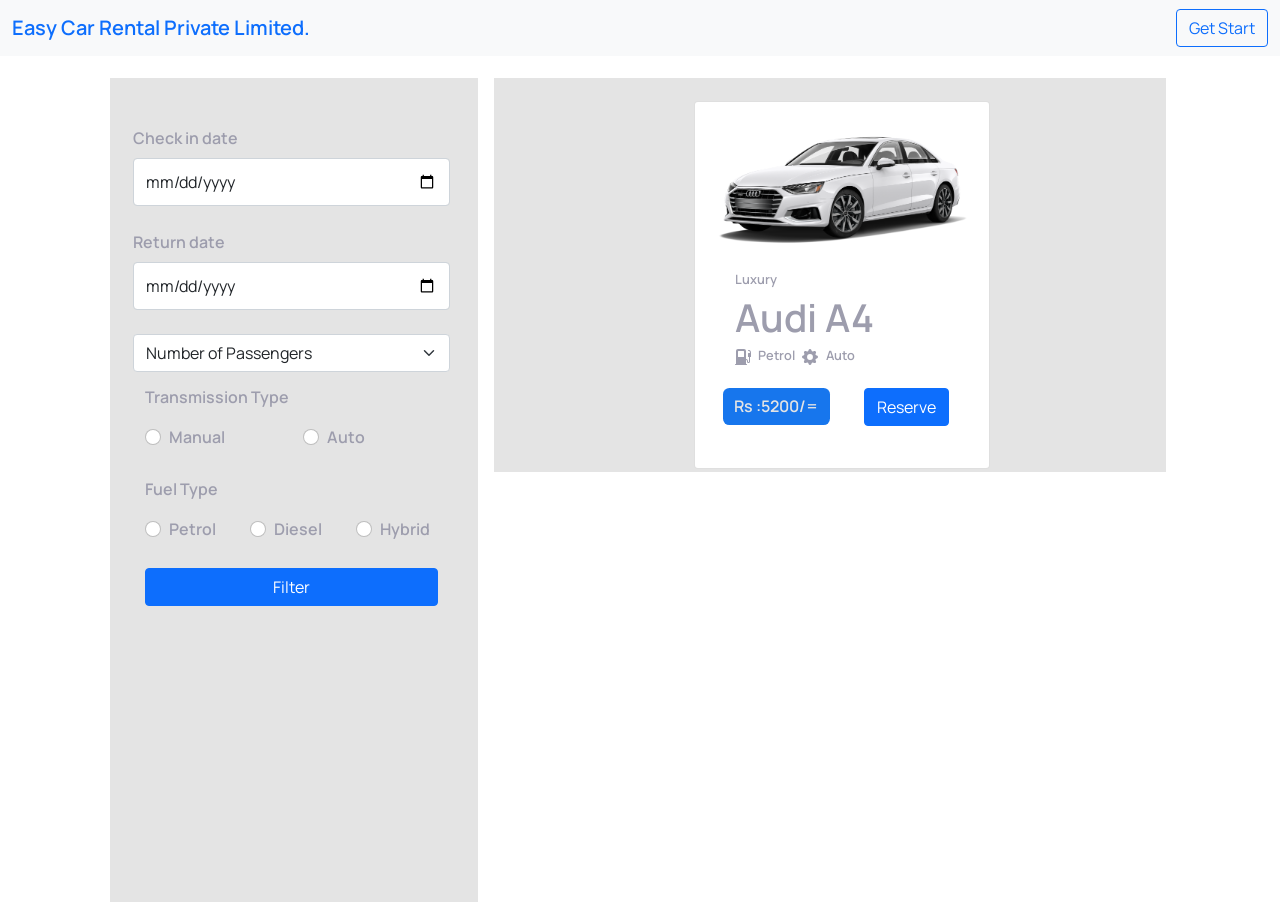
==== commit 8833acdf: "completed the reservation sending" ====
--- a/index.html
+++ b/index.html
@@ -37,7 +37,7 @@
     <!--customer profile nav bar end-->
 
     <!--driver nav bar start-->
-    <nav id="DriverPageNavBar"  class="navbar bg-light">
+    <nav id="DriverPageNavBar" class="navbar bg-light">
         <div class="container-fluid">
             <a class="navbar-brand">Admin Profile. </a>
             <form class="d-flex" role="search">
@@ -51,22 +51,25 @@
     <nav id="adminNavBar" class="navbar navbar-expand-lg bg-light">
         <div class="container-fluid">
             <a class="navbar-brand" href="#">Admin Profile</a>
-            <button class="navbar-toggler" type="button" data-bs-toggle="collapse" data-bs-target="#navbarNav" aria-controls="navbarNav" aria-expanded="false" aria-label="Toggle navigation">
+            <button class="navbar-toggler" type="button" data-bs-toggle="collapse" data-bs-target="#navbarNav"
+                    aria-controls="navbarNav" aria-expanded="false" aria-label="Toggle navigation">
                 <span class="navbar-toggler-icon"></span>
             </button>
             <div class="collapse navbar-collapse" id="navbarNav">
                 <ul class="navbar-nav">
                     <li class="nav-item">
-                        <a class="nav-link active" aria-current="page" id="admin_home_page" style="cursor: pointer">Home</a>
+                        <a class="nav-link active" aria-current="page" id="admin_home_page"
+                           style="cursor: pointer">Home</a>
                     </li>
                     <li class="nav-item">
-                        <a class="nav-link" id="admin_reservation_page" style="cursor: pointer">Reservation Management</a>
+                        <a class="nav-link" id="admin_reservation_page" style="cursor: pointer">Reservation
+                            Management</a>
                     </li>
                     <li class="nav-item">
                         <a class="nav-link" id="admin_car_page" style="cursor: pointer">Car Management</a>
                     </li>
                     <li class="nav-item">
-                        <a class="nav-link"id="admin_driver_page" style="cursor: pointer">Driver Management</a>
+                        <a class="nav-link" id="admin_driver_page" style="cursor: pointer">Driver Management</a>
                     </li>
                     <li class="nav-item">
                         <a class="nav-link" id="admin_customer_page" style="cursor: pointer">Customer</a>
@@ -158,339 +161,54 @@
                 </div>
             </div>
             <div class="carloading_container">
-                <div class="car_container row" style="margin-right: 0">
-                    <div class="col">
-                        <div class="row" style="padding: 0.8rem">
-                            <div class="card" style=" margin-top: 1.4rem">
-                                <img src="assests/images/Cars/Audi.png" class="card-img-top" alt="...">
-                                <div class="cord_content card-body">
-                                    <div class="row" style="margin: 0;padding: 0">
+                <div class="homePage_car_container row" style="margin-right: 0">
+                    <div class="homePage_card card" style=" margin-top: 1.4rem">
+                        <img src="assests/images/Cars/Audi.png" class="card-img-top" alt="...">
+                        <div class="cord_content card-body">
+                            <div class="row" style="margin: 0;padding: 0">
+                                <div class="col" style="padding-right: 0">
+                                    <div class="row">
                                         <div class="col" style="padding-right: 0">
-                                            <div class="row">
-                                                <div class="col" style="padding-right: 0">
-                                                    <div class="row"
-                                                         style="width: 100%;height:fit-content;margin-bottom: .4rem">
-                                                        <p class="car_type">Luxury</p>
-                                                        <p class="car_brand">Audi A4</p>
-                                                        <div class="details_cover">
-                                                            <p class="car_fuel">
-                                                                <svg xmlns="http://www.w3.org/2000/svg"
-                                                                     width="16" height="16" fill="currentColor"
-                                                                     class="bi bi-fuel-pump-fill"
-                                                                     viewBox="0 0 16 16">
-                                                                    <path d="M1 2a2 2 0 0 1 2-2h6a2 2 0 0 1 2 2v8a2 2 0 0 1 2 2v.5a.5.5 0 0 0 1 0V8h-.5a.5.5 0 0 1-.5-.5V4.375a.5.5 0 0 1 .5-.5h1.495c-.011-.476-.053-.894-.201-1.222a.97.97 0 0 0-.394-.458c-.184-.11-.464-.195-.9-.195a.5.5 0 0 1 0-1c.564 0 1.034.11 1.412.336.383.228.634.551.794.907.295.655.294 1.465.294 2.081V7.5a.5.5 0 0 1-.5.5H15v4.5a1.5 1.5 0 0 1-3 0V12a1 1 0 0 0-1-1v4h.5a.5.5 0 0 1 0 1H.5a.5.5 0 0 1 0-1H1V2Zm2.5 0a.5.5 0 0 0-.5.5v5a.5.5 0 0 0 .5.5h5a.5.5 0 0 0 .5-.5v-5a.5.5 0 0 0-.5-.5h-5Z"/>
-                                                                </svg>
-                                                                Petrol
-                                                            </p>
-                                                            <p class="car_transmission">
-                                                                <svg xmlns="http://www.w3.org/2000/svg" width="16" height="16" fill="currentColor" class="bi bi-gear-fill" viewBox="0 0 16 16">
-                                                                    <path d="M9.405 1.05c-.413-1.4-2.397-1.4-2.81 0l-.1.34a1.464 1.464 0 0 1-2.105.872l-.31-.17c-1.283-.698-2.686.705-1.987 1.987l.169.311c.446.82.023 1.841-.872 2.105l-.34.1c-1.4.413-1.4 2.397 0 2.81l.34.1a1.464 1.464 0 0 1 .872 2.105l-.17.31c-.698 1.283.705 2.686 1.987 1.987l.311-.169a1.464 1.464 0 0 1 2.105.872l.1.34c.413 1.4 2.397 1.4 2.81 0l.1-.34a1.464 1.464 0 0 1 2.105-.872l.31.17c1.283.698 2.686-.705 1.987-1.987l-.169-.311a1.464 1.464 0 0 1 .872-2.105l.34-.1c1.4-.413 1.4-2.397 0-2.81l-.34-.1a1.464 1.464 0 0 1-.872-2.105l.17-.31c.698-1.283-.705-2.686-1.987-1.987l-.311.169a1.464 1.464 0 0 1-2.105-.872l-.1-.34zM8 10.93a2.929 2.929 0 1 1 0-5.86 2.929 2.929 0 0 1 0 5.858z"/>
-                                                                </svg>
-                                                                Auto
-                                                            </p>
-                                                        </div>
-                                                    </div>
-                                                </div>
-                                            </div>
-                                            <div class="row">
-                                                <div class="col" style="padding-right: 0">
-                                                    <div class="row"
-                                                         style="width: 100%;height: fit-content;margin-bottom: .4rem">
-                                                        <div class="col" style="padding: 0">
-                                                            <div class="daily_price">Rs : <p class="price">
-                                                                5200/=</p></div>
-                                                        </div>
-                                                        <div class="col">
-                                                            <div class="btnreservation_container">
-                                                                <button type="button" class="btn btn-primary" data-bs-toggle="modal" data-bs-target="#customerUpdate">
-                                                                    Reserve
-                                                                </button>
-                                                            </div>
-                                                        </div>
-                                                    </div>
+                                            <div class="row"
+                                                 style="width: 100%;height:fit-content;margin-bottom: .4rem">
+                                                <p class="car_type">Luxury</p>
+                                                <p class="car_brand">Audi A4</p>
+                                                <div class="details_cover">
+                                                    <p class="car_fuel">
+                                                        <svg xmlns="http://www.w3.org/2000/svg"
+                                                             width="16" height="16" fill="currentColor"
+                                                             class="bi bi-fuel-pump-fill"
+                                                             viewBox="0 0 16 16">
+                                                            <path d="M1 2a2 2 0 0 1 2-2h6a2 2 0 0 1 2 2v8a2 2 0 0 1 2 2v.5a.5.5 0 0 0 1 0V8h-.5a.5.5 0 0 1-.5-.5V4.375a.5.5 0 0 1 .5-.5h1.495c-.011-.476-.053-.894-.201-1.222a.97.97 0 0 0-.394-.458c-.184-.11-.464-.195-.9-.195a.5.5 0 0 1 0-1c.564 0 1.034.11 1.412.336.383.228.634.551.794.907.295.655.294 1.465.294 2.081V7.5a.5.5 0 0 1-.5.5H15v4.5a1.5 1.5 0 0 1-3 0V12a1 1 0 0 0-1-1v4h.5a.5.5 0 0 1 0 1H.5a.5.5 0 0 1 0-1H1V2Zm2.5 0a.5.5 0 0 0-.5.5v5a.5.5 0 0 0 .5.5h5a.5.5 0 0 0 .5-.5v-5a.5.5 0 0 0-.5-.5h-5Z"/>
+                                                        </svg>
+                                                        Petrol
+                                                    </p>
+                                                    <p class="car_transmission">
+                                                        <svg xmlns="http://www.w3.org/2000/svg" width="16" height="16"
+                                                             fill="currentColor" class="bi bi-gear-fill"
+                                                             viewBox="0 0 16 16">
+                                                            <path d="M9.405 1.05c-.413-1.4-2.397-1.4-2.81 0l-.1.34a1.464 1.464 0 0 1-2.105.872l-.31-.17c-1.283-.698-2.686.705-1.987 1.987l.169.311c.446.82.023 1.841-.872 2.105l-.34.1c-1.4.413-1.4 2.397 0 2.81l.34.1a1.464 1.464 0 0 1 .872 2.105l-.17.31c-.698 1.283.705 2.686 1.987 1.987l.311-.169a1.464 1.464 0 0 1 2.105.872l.1.34c.413 1.4 2.397 1.4 2.81 0l.1-.34a1.464 1.464 0 0 1 2.105-.872l.31.17c1.283.698 2.686-.705 1.987-1.987l-.169-.311a1.464 1.464 0 0 1 .872-2.105l.34-.1c1.4-.413 1.4-2.397 0-2.81l-.34-.1a1.464 1.464 0 0 1-.872-2.105l.17-.31c.698-1.283-.705-2.686-1.987-1.987l-.311.169a1.464 1.464 0 0 1-2.105-.872l-.1-.34zM8 10.93a2.929 2.929 0 1 1 0-5.86 2.929 2.929 0 0 1 0 5.858z"/>
+                                                        </svg>
+                                                        Auto
+                                                    </p>
                                                 </div>
                                             </div>
                                         </div>
                                     </div>
-                                </div>
-                            </div>
-                        </div>
-                        <div class="row" style="padding: 0.8rem">
-                            <div class="card" style=" margin-top: 1.4rem">
-                                <img src="assests/images/Cars/Audi.png" class="card-img-top" alt="...">
-                                <div class="cord_content card-body">
-                                    <div class="row" style="margin: 0;padding: 0">
+                                    <div class="row">
                                         <div class="col" style="padding-right: 0">
-                                            <div class="row">
-                                                <div class="col" style="padding-right: 0">
-                                                    <div class="row"
-                                                         style="width: 100%;height:fit-content;margin-bottom: .4rem">
-                                                        <p class="car_type">Luxury</p>
-                                                        <p class="car_brand">Audi A4</p>
-                                                        <div class="details_cover">
-                                                            <p class="car_fuel">
-                                                                <svg xmlns="http://www.w3.org/2000/svg" width="16" height="16" fill="currentColor" class="bi bi-gear-fill" viewBox="0 0 16 16">
-                                                                    <path d="M9.405 1.05c-.413-1.4-2.397-1.4-2.81 0l-.1.34a1.464 1.464 0 0 1-2.105.872l-.31-.17c-1.283-.698-2.686.705-1.987 1.987l.169.311c.446.82.023 1.841-.872 2.105l-.34.1c-1.4.413-1.4 2.397 0 2.81l.34.1a1.464 1.464 0 0 1 .872 2.105l-.17.31c-.698 1.283.705 2.686 1.987 1.987l.311-.169a1.464 1.464 0 0 1 2.105.872l.1.34c.413 1.4 2.397 1.4 2.81 0l.1-.34a1.464 1.464 0 0 1 2.105-.872l.31.17c1.283.698 2.686-.705 1.987-1.987l-.169-.311a1.464 1.464 0 0 1 .872-2.105l.34-.1c1.4-.413 1.4-2.397 0-2.81l-.34-.1a1.464 1.464 0 0 1-.872-2.105l.17-.31c.698-1.283-.705-2.686-1.987-1.987l-.311.169a1.464 1.464 0 0 1-2.105-.872l-.1-.34zM8 10.93a2.929 2.929 0 1 1 0-5.86 2.929 2.929 0 0 1 0 5.858z"/>
-                                                                </svg>
-                                                                Petrol
-                                                            </p>
-                                                            <p class="car_transmission">
-                                                                <svg xmlns="http://www.w3.org/2000/svg"
-                                                                     width="16" height="16" fill="currentColor"
-                                                                     class="bi bi-person-circle"
-                                                                     viewBox="0 0 16 16">
-                                                                    <path d="M11 6a3 3 0 1 1-6 0 3 3 0 0 1 6 0z"/>
-                                                                    <path fill-rule="evenodd"
-                                                                          d="M0 8a8 8 0 1 1 16 0A8 8 0 0 1 0 8zm8-7a7 7 0 0 0-5.468 11.37C3.242 11.226 4.805 10 8 10s4.757 1.225 5.468 2.37A7 7 0 0 0 8 1z"/>
-                                                                </svg>
-                                                                Auto
-                                                            </p>
-                                                        </div>
-                                                    </div>
+                                            <div class="row"
+                                                 style="width: 100%;height: fit-content;margin-bottom: .4rem">
+                                                <div class="col" style="padding: 0">
+                                                    <div class="daily_price">Rs : <p class="price">
+                                                        5200/=</p></div>
                                                 </div>
-                                            </div>
-                                            <div class="row">
-                                                <div class="col" style="padding-right: 0">
-                                                    <div class="row"
-                                                         style="width: 100%;height: fit-content;margin-bottom: .4rem">
-                                                        <div class="col" style="padding: 0">
-                                                            <div class="daily_price">Rs : <p class="price">
-                                                                5200/=</p></div>
-                                                        </div>
-                                                        <div class="col">
-                                                            <div class="btnreservation_container">
-                                                                <button type="button" class="btn btn-primary" data-bs-toggle="modal" data-bs-target="#customerUpdate">
-                                                                    Reserve
-                                                                </button>
-                                                            </div>
-                                                        </div>
-                                                    </div>
-                                                </div>
-                                            </div>
-                                        </div>
-                                    </div>
-                                </div>
-                            </div>
-                        </div>
-                        <div class="row" style="padding: 0.8rem">
-                            <div class="card" style=" margin-top: 1.4rem">
-                                <img src="assests/images/Cars/Audi.png" class="card-img-top" alt="...">
-                                <div class="cord_content card-body">
-                                    <div class="row" style="margin: 0;padding: 0">
-                                        <div class="col" style="padding-right: 0">
-                                            <div class="row">
-                                                <div class="col" style="padding-right: 0">
-                                                    <div class="row"
-                                                         style="width: 100%;height:fit-content;margin-bottom: .4rem">
-                                                        <p class="car_type">Luxury</p>
-                                                        <p class="car_brand">Audi A4</p>
-                                                        <div class="details_cover">
-                                                            <p class="car_fuel">
-                                                                <svg xmlns="http://www.w3.org/2000/svg"
-                                                                     width="16" height="16" fill="currentColor"
-                                                                     class="bi bi-fuel-pump-fill"
-                                                                     viewBox="0 0 16 16">
-                                                                    <path d="M1 2a2 2 0 0 1 2-2h6a2 2 0 0 1 2 2v8a2 2 0 0 1 2 2v.5a.5.5 0 0 0 1 0V8h-.5a.5.5 0 0 1-.5-.5V4.375a.5.5 0 0 1 .5-.5h1.495c-.011-.476-.053-.894-.201-1.222a.97.97 0 0 0-.394-.458c-.184-.11-.464-.195-.9-.195a.5.5 0 0 1 0-1c.564 0 1.034.11 1.412.336.383.228.634.551.794.907.295.655.294 1.465.294 2.081V7.5a.5.5 0 0 1-.5.5H15v4.5a1.5 1.5 0 0 1-3 0V12a1 1 0 0 0-1-1v4h.5a.5.5 0 0 1 0 1H.5a.5.5 0 0 1 0-1H1V2Zm2.5 0a.5.5 0 0 0-.5.5v5a.5.5 0 0 0 .5.5h5a.5.5 0 0 0 .5-.5v-5a.5.5 0 0 0-.5-.5h-5Z"/>
-                                                                </svg>
-                                                                Petrol
-                                                            </p>
-                                                            <p class="car_transmission">
-                                                                <svg xmlns="http://www.w3.org/2000/svg" width="16" height="16" fill="currentColor" class="bi bi-gear-fill" viewBox="0 0 16 16">
-                                                                    <path d="M9.405 1.05c-.413-1.4-2.397-1.4-2.81 0l-.1.34a1.464 1.464 0 0 1-2.105.872l-.31-.17c-1.283-.698-2.686.705-1.987 1.987l.169.311c.446.82.023 1.841-.872 2.105l-.34.1c-1.4.413-1.4 2.397 0 2.81l.34.1a1.464 1.464 0 0 1 .872 2.105l-.17.31c-.698 1.283.705 2.686 1.987 1.987l.311-.169a1.464 1.464 0 0 1 2.105.872l.1.34c.413 1.4 2.397 1.4 2.81 0l.1-.34a1.464 1.464 0 0 1 2.105-.872l.31.17c1.283.698 2.686-.705 1.987-1.987l-.169-.311a1.464 1.464 0 0 1 .872-2.105l.34-.1c1.4-.413 1.4-2.397 0-2.81l-.34-.1a1.464 1.464 0 0 1-.872-2.105l.17-.31c.698-1.283-.705-2.686-1.987-1.987l-.311.169a1.464 1.464 0 0 1-2.105-.872l-.1-.34zM8 10.93a2.929 2.929 0 1 1 0-5.86 2.929 2.929 0 0 1 0 5.858z"/>
-                                                                </svg>
-                                                                Auto
-                                                            </p>
-                                                        </div>
-                                                    </div>
-                                                </div>
-                                            </div>
-                                            <div class="row">
-                                                <div class="col" style="padding-right: 0">
-                                                    <div class="row"
-                                                         style="width: 100%;height: fit-content;margin-bottom: .4rem">
-                                                        <div class="col" style="padding: 0">
-                                                            <div class="daily_price">Rs : <p class="price">
-                                                                5200/=</p></div>
-                                                        </div>
-                                                        <div class="col">
-                                                            <div class="btnreservation_container">
-                                                                <button type="button" class="btn btn-primary" data-bs-toggle="modal" data-bs-target="#customerUpdate">
-                                                                    Reserve
-                                                                </button>
-                                                            </div>
-                                                        </div>
-                                                    </div>
-                                                </div>
-                                            </div>
-                                        </div>
-                                    </div>
-                                </div>
-                            </div>
-                        </div>
-                    </div>
-                    <div class="col">
-                        <div class="row" style="padding: 0.8rem">
-                            <div class="card" style=" margin-top: 1.4rem">
-                                <img src="assests/images/Cars/Audi.png" class="card-img-top" alt="...">
-                                <div class="cord_content card-body">
-                                    <div class="row" style="margin: 0;padding: 0">
-                                        <div class="col" style="padding-right: 0">
-                                            <div class="row">
-                                                <div class="col" style="padding-right: 0">
-                                                    <div class="row"
-                                                         style="width: 100%;height:fit-content;margin-bottom: .4rem">
-                                                        <p class="car_type">Luxury</p>
-                                                        <p class="car_brand">Audi A4</p>
-                                                        <div class="details_cover">
-                                                            <p class="car_fuel">
-                                                                <svg xmlns="http://www.w3.org/2000/svg"
-                                                                     width="16" height="16" fill="currentColor"
-                                                                     class="bi bi-fuel-pump-fill"
-                                                                     viewBox="0 0 16 16">
-                                                                    <path d="M1 2a2 2 0 0 1 2-2h6a2 2 0 0 1 2 2v8a2 2 0 0 1 2 2v.5a.5.5 0 0 0 1 0V8h-.5a.5.5 0 0 1-.5-.5V4.375a.5.5 0 0 1 .5-.5h1.495c-.011-.476-.053-.894-.201-1.222a.97.97 0 0 0-.394-.458c-.184-.11-.464-.195-.9-.195a.5.5 0 0 1 0-1c.564 0 1.034.11 1.412.336.383.228.634.551.794.907.295.655.294 1.465.294 2.081V7.5a.5.5 0 0 1-.5.5H15v4.5a1.5 1.5 0 0 1-3 0V12a1 1 0 0 0-1-1v4h.5a.5.5 0 0 1 0 1H.5a.5.5 0 0 1 0-1H1V2Zm2.5 0a.5.5 0 0 0-.5.5v5a.5.5 0 0 0 .5.5h5a.5.5 0 0 0 .5-.5v-5a.5.5 0 0 0-.5-.5h-5Z"/>
-                                                                </svg>
-                                                                Petrol
-                                                            </p>
-                                                            <p class="car_transmission">
-                                                                <svg xmlns="http://www.w3.org/2000/svg"
-                                                                     width="16" height="16" fill="currentColor"
-                                                                     class="bi bi-person-circle"
-                                                                     viewBox="0 0 16 16">
-                                                                    <path d="M11 6a3 3 0 1 1-6 0 3 3 0 0 1 6 0z"/>
-                                                                    <path fill-rule="evenodd"
-                                                                          d="M0 8a8 8 0 1 1 16 0A8 8 0 0 1 0 8zm8-7a7 7 0 0 0-5.468 11.37C3.242 11.226 4.805 10 8 10s4.757 1.225 5.468 2.37A7 7 0 0 0 8 1z"/>
-                                                                </svg>
-                                                                Auto
-                                                            </p>
-                                                        </div>
-                                                    </div>
-                                                </div>
-                                            </div>
-                                            <div class="row">
-                                                <div class="col" style="padding-right: 0">
-                                                    <div class="row"
-                                                         style="width: 100%;height: fit-content;margin-bottom: .4rem">
-                                                        <div class="col" style="padding: 0">
-                                                            <div class="daily_price">Rs : <p class="price">
-                                                                5200/=</p></div>
-                                                        </div>
-                                                        <div class="col">
-                                                            <div class="btnreservation_container">
-                                                                <button type="button" class="btn btn-primary">
-                                                                    Reserve
-                                                                </button>
-                                                            </div>
-                                                        </div>
-                                                    </div>
-                                                </div>
-                                            </div>
-                                        </div>
-                                    </div>
-                                </div>
-                            </div>
-                        </div>
-                        <div class="row" style="padding: 0.8rem">
-                            <div class="card" style=" margin-top: 1.4rem">
-                                <img src="assests/images/Cars/Audi.png" class="card-img-top" alt="...">
-                                <div class="cord_content card-body">
-                                    <div class="row" style="margin: 0;padding: 0">
-                                        <div class="col" style="padding-right: 0">
-                                            <div class="row">
-                                                <div class="col" style="padding-right: 0">
-                                                    <div class="row"
-                                                         style="width: 100%;height:fit-content;margin-bottom: .4rem">
-                                                        <p class="car_type">Luxury</p>
-                                                        <p class="car_brand">Audi A4</p>
-                                                        <div class="details_cover">
-                                                            <p class="car_fuel">
-                                                                <svg xmlns="http://www.w3.org/2000/svg"
-                                                                     width="16" height="16" fill="currentColor"
-                                                                     class="bi bi-fuel-pump-fill"
-                                                                     viewBox="0 0 16 16">
-                                                                    <path d="M1 2a2 2 0 0 1 2-2h6a2 2 0 0 1 2 2v8a2 2 0 0 1 2 2v.5a.5.5 0 0 0 1 0V8h-.5a.5.5 0 0 1-.5-.5V4.375a.5.5 0 0 1 .5-.5h1.495c-.011-.476-.053-.894-.201-1.222a.97.97 0 0 0-.394-.458c-.184-.11-.464-.195-.9-.195a.5.5 0 0 1 0-1c.564 0 1.034.11 1.412.336.383.228.634.551.794.907.295.655.294 1.465.294 2.081V7.5a.5.5 0 0 1-.5.5H15v4.5a1.5 1.5 0 0 1-3 0V12a1 1 0 0 0-1-1v4h.5a.5.5 0 0 1 0 1H.5a.5.5 0 0 1 0-1H1V2Zm2.5 0a.5.5 0 0 0-.5.5v5a.5.5 0 0 0 .5.5h5a.5.5 0 0 0 .5-.5v-5a.5.5 0 0 0-.5-.5h-5Z"/>
-                                                                </svg>
-                                                                Petrol
-                                                            </p>
-                                                            <p class="car_transmission">
-                                                                <svg xmlns="http://www.w3.org/2000/svg" width="16" height="16" fill="currentColor" class="bi bi-gear-fill" viewBox="0 0 16 16">
-                                                                    <path d="M9.405 1.05c-.413-1.4-2.397-1.4-2.81 0l-.1.34a1.464 1.464 0 0 1-2.105.872l-.31-.17c-1.283-.698-2.686.705-1.987 1.987l.169.311c.446.82.023 1.841-.872 2.105l-.34.1c-1.4.413-1.4 2.397 0 2.81l.34.1a1.464 1.464 0 0 1 .872 2.105l-.17.31c-.698 1.283.705 2.686 1.987 1.987l.311-.169a1.464 1.464 0 0 1 2.105.872l.1.34c.413 1.4 2.397 1.4 2.81 0l.1-.34a1.464 1.464 0 0 1 2.105-.872l.31.17c1.283.698 2.686-.705 1.987-1.987l-.169-.311a1.464 1.464 0 0 1 .872-2.105l.34-.1c1.4-.413 1.4-2.397 0-2.81l-.34-.1a1.464 1.464 0 0 1-.872-2.105l.17-.31c.698-1.283-.705-2.686-1.987-1.987l-.311.169a1.464 1.464 0 0 1-2.105-.872l-.1-.34zM8 10.93a2.929 2.929 0 1 1 0-5.86 2.929 2.929 0 0 1 0 5.858z"/>
-                                                                </svg>
-                                                                Auto
-                                                            </p>
-                                                        </div>
-                                                    </div>
-                                                </div>
-                                            </div>
-                                            <div class="row">
-                                                <div class="col" style="padding-right: 0">
-                                                    <div class="row"
-                                                         style="width: 100%;height: fit-content;margin-bottom: .4rem">
-                                                        <div class="col" style="padding: 0">
-                                                            <div class="daily_price">Rs : <p class="price">
-                                                                5200/=</p></div>
-                                                        </div>
-                                                        <div class="col">
-                                                            <div class="btnreservation_container">
-                                                                <button type="button" class="btn btn-primary">
-                                                                    Reserve
-                                                                </button>
-                                                            </div>
-                                                        </div>
-                                                    </div>
-                                                </div>
-                                            </div>
-                                        </div>
-                                    </div>
-                                </div>
-                            </div>
-                        </div>
-                        <div class="row" style="padding: 0.8rem">
-                            <div class="card" style=" margin-top: 1.4rem">
-                                <img src="assests/images/Cars/Audi.png" class="card-img-top" alt="...">
-                                <div class="cord_content card-body">
-                                    <div class="row" style="margin: 0;padding: 0">
-                                        <div class="col" style="padding-right: 0">
-                                            <div class="row">
-                                                <div class="col" style="padding-right: 0">
-                                                    <div class="row"
-                                                         style="width: 100%;height:fit-content;margin-bottom: .4rem">
-                                                        <p class="car_type">Luxury</p>
-                                                        <p class="car_brand">Audi A4</p>
-                                                        <div class="details_cover">
-                                                            <p class="car_fuel">
-                                                                <svg xmlns="http://www.w3.org/2000/svg"
-                                                                     width="16" height="16" fill="currentColor"
-                                                                     class="bi bi-fuel-pump-fill"
-                                                                     viewBox="0 0 16 16">
-                                                                    <path d="M1 2a2 2 0 0 1 2-2h6a2 2 0 0 1 2 2v8a2 2 0 0 1 2 2v.5a.5.5 0 0 0 1 0V8h-.5a.5.5 0 0 1-.5-.5V4.375a.5.5 0 0 1 .5-.5h1.495c-.011-.476-.053-.894-.201-1.222a.97.97 0 0 0-.394-.458c-.184-.11-.464-.195-.9-.195a.5.5 0 0 1 0-1c.564 0 1.034.11 1.412.336.383.228.634.551.794.907.295.655.294 1.465.294 2.081V7.5a.5.5 0 0 1-.5.5H15v4.5a1.5 1.5 0 0 1-3 0V12a1 1 0 0 0-1-1v4h.5a.5.5 0 0 1 0 1H.5a.5.5 0 0 1 0-1H1V2Zm2.5 0a.5.5 0 0 0-.5.5v5a.5.5 0 0 0 .5.5h5a.5.5 0 0 0 .5-.5v-5a.5.5 0 0 0-.5-.5h-5Z"/>
-                                                                </svg>
-                                                                Petrol
-                                                            </p>
-                                                            <p class="car_transmission">
-                                                                <svg xmlns="http://www.w3.org/2000/svg" width="16" height="16" fill="currentColor" class="bi bi-gear-fill" viewBox="0 0 16 16">
-                                                                    <path d="M9.405 1.05c-.413-1.4-2.397-1.4-2.81 0l-.1.34a1.464 1.464 0 0 1-2.105.872l-.31-.17c-1.283-.698-2.686.705-1.987 1.987l.169.311c.446.82.023 1.841-.872 2.105l-.34.1c-1.4.413-1.4 2.397 0 2.81l.34.1a1.464 1.464 0 0 1 .872 2.105l-.17.31c-.698 1.283.705 2.686 1.987 1.987l.311-.169a1.464 1.464 0 0 1 2.105.872l.1.34c.413 1.4 2.397 1.4 2.81 0l.1-.34a1.464 1.464 0 0 1 2.105-.872l.31.17c1.283.698 2.686-.705 1.987-1.987l-.169-.311a1.464 1.464 0 0 1 .872-2.105l.34-.1c1.4-.413 1.4-2.397 0-2.81l-.34-.1a1.464 1.464 0 0 1-.872-2.105l.17-.31c.698-1.283-.705-2.686-1.987-1.987l-.311.169a1.464 1.464 0 0 1-2.105-.872l-.1-.34zM8 10.93a2.929 2.929 0 1 1 0-5.86 2.929 2.929 0 0 1 0 5.858z"/>
-                                                                </svg>
-                                                                Auto
-                                                            </p>
-                                                        </div>
-                                                    </div>
-                                                </div>
-                                            </div>
-                                            <div class="row">
-                                                <div class="col" style="padding-right: 0">
-                                                    <div class="row"
-                                                         style="width: 100%;height: fit-content;margin-bottom: .4rem">
-                                                        <div class="col" style="padding: 0">
-                                                            <div class="daily_price">Rs : <p class="price">
-                                                                5200/=</p></div>
-                                                        </div>
-                                                        <div class="col">
-                                                            <div class="btnreservation_container">
-                                                                <button type="button" class="btn btn-primary">
-                                                                    Reserve
-                                                                </button>
-                                                            </div>
-                                                        </div>
+                                                <div class="col">
+                                                    <div class="btnreservation_container">
+                                                        <button type="button" class="btn btn-primary"
+                                                                data-bs-toggle="modal" data-bs-target="#customerUpdate">
+                                                            Reserve
+                                                        </button>
                                                     </div>
                                                 </div>
                                             </div>
@@ -557,8 +275,12 @@
                                 </div>
                                 <div class="row">
                                     <div class="login_button_container">
-                                        <button style="width: 100%" type="button" id="btn_login_button" class="btn btn-primary">Login</button>
-                                        <button style="width: 100%; margin-top: 0.8rem" id="btnBackToHomePage" type="button" class="btn btn-outline-info">Go back</button>
+                                        <button style="width: 100%" type="button" id="btn_login_button"
+                                                class="btn btn-primary">Login
+                                        </button>
+                                        <button style="width: 100%; margin-top: 0.8rem" id="btnBackToHomePage"
+                                                type="button" class="btn btn-outline-info">Go back
+                                        </button>
                                         <p>This site is protected by reCAPTION and the google
                                             <span>Privacy Policy</span> and <span>Terms of Security</span>apply</p>
                                     </div>
@@ -781,7 +503,8 @@
                                     <div class="form-floating mb-3">
                                         <div class="customer_pro_edit_button_bar">
                                             <button id="btn_cust_pro_edit" style="width: 100%" type="button"
-                                                    class="btn btn-primary" data-bs-toggle="modal" data-bs-target="#customerUpdate">Edit
+                                                    class="btn btn-primary" data-bs-toggle="modal"
+                                                    data-bs-target="#customerUpdate">Edit
                                             </button>
                                         </div>
                                     </div>
@@ -796,13 +519,15 @@
                             <div class="col">
                                 <div style="width: 100%" class="mb-lg-4 mb-sm-3 mb-3">
                                     <label for="custform_check_in_date" class="form-label">Check in date</label>
-                                    <input style="height: 3rem" type="date" class="form-control" id="custform_check_in_date">
+                                    <input style="height: 3rem" type="date" class="form-control"
+                                           id="custform_check_in_date">
                                 </div>
                             </div>
                             <div class="col">
                                 <div style="width: 100%" class="mb-lg-4 mb-sm-3 mb-3">
                                     <label for="custform_return_date" class="form-label">Return date</label>
-                                    <input style="height: 3rem" type="date" class="form-control" id="custform_return_date">
+                                    <input style="height: 3rem" type="date" class="form-control"
+                                           id="custform_return_date">
                                 </div>
                             </div>
                         </div>
@@ -813,347 +538,9 @@
                                 </button>
                             </div>
                         </div>
-                        <div class="car_container row">
-                            <div class="col">
-                                <div class="row" style="padding: 0.8rem">
-                                    <div class="card" style=" margin-top: 1.4rem">
-                                        <img src="assests/images/Cars/Audi.png" class="card-img-top" alt="...">
-                                        <div class="cord_content card-body">
-                                            <div class="row" style="margin: 0;padding: 0">
-                                                <div class="col" style="padding-right: 0">
-                                                    <div class="row">
-                                                        <div class="col" style="padding-right: 0">
-                                                            <div class="row"
-                                                                 style="width: 100%;height:fit-content;margin-bottom: .4rem">
-                                                                <p class="car_type">Luxury</p>
-                                                                <p class="car_brand">Audi A4</p>
-                                                                <div class="details_cover">
-                                                                    <p class="car_fuel">
-                                                                        <svg xmlns="http://www.w3.org/2000/svg"
-                                                                             width="16" height="16" fill="currentColor"
-                                                                             class="bi bi-fuel-pump-fill"
-                                                                             viewBox="0 0 16 16">
-                                                                            <path d="M1 2a2 2 0 0 1 2-2h6a2 2 0 0 1 2 2v8a2 2 0 0 1 2 2v.5a.5.5 0 0 0 1 0V8h-.5a.5.5 0 0 1-.5-.5V4.375a.5.5 0 0 1 .5-.5h1.495c-.011-.476-.053-.894-.201-1.222a.97.97 0 0 0-.394-.458c-.184-.11-.464-.195-.9-.195a.5.5 0 0 1 0-1c.564 0 1.034.11 1.412.336.383.228.634.551.794.907.295.655.294 1.465.294 2.081V7.5a.5.5 0 0 1-.5.5H15v4.5a1.5 1.5 0 0 1-3 0V12a1 1 0 0 0-1-1v4h.5a.5.5 0 0 1 0 1H.5a.5.5 0 0 1 0-1H1V2Zm2.5 0a.5.5 0 0 0-.5.5v5a.5.5 0 0 0 .5.5h5a.5.5 0 0 0 .5-.5v-5a.5.5 0 0 0-.5-.5h-5Z"/>
-                                                                        </svg>
-                                                                        Petrol
-                                                                    </p>
-                                                                    <p class="car_transmission">
-                                                                        <svg xmlns="http://www.w3.org/2000/svg" width="16" height="16" fill="currentColor" class="bi bi-gear-fill" viewBox="0 0 16 16">
-                                                                            <path d="M9.405 1.05c-.413-1.4-2.397-1.4-2.81 0l-.1.34a1.464 1.464 0 0 1-2.105.872l-.31-.17c-1.283-.698-2.686.705-1.987 1.987l.169.311c.446.82.023 1.841-.872 2.105l-.34.1c-1.4.413-1.4 2.397 0 2.81l.34.1a1.464 1.464 0 0 1 .872 2.105l-.17.31c-.698 1.283.705 2.686 1.987 1.987l.311-.169a1.464 1.464 0 0 1 2.105.872l.1.34c.413 1.4 2.397 1.4 2.81 0l.1-.34a1.464 1.464 0 0 1 2.105-.872l.31.17c1.283.698 2.686-.705 1.987-1.987l-.169-.311a1.464 1.464 0 0 1 .872-2.105l.34-.1c1.4-.413 1.4-2.397 0-2.81l-.34-.1a1.464 1.464 0 0 1-.872-2.105l.17-.31c.698-1.283-.705-2.686-1.987-1.987l-.311.169a1.464 1.464 0 0 1-2.105-.872l-.1-.34zM8 10.93a2.929 2.929 0 1 1 0-5.86 2.929 2.929 0 0 1 0 5.858z"/>
-                                                                        </svg>
-                                                                        Auto
-                                                                    </p>
-                                                                </div>
-                                                            </div>
-                                                        </div>
-                                                    </div>
-                                                    <div class="row">
-                                                        <div class="col" style="padding-right: 0">
-                                                            <div class="row"
-                                                                 style="width: 100%;height: fit-content;margin-bottom: .4rem">
-                                                                <div class="col" style="padding: 0">
-                                                                    <div class="daily_price">Rs : <p class="price">
-                                                                        5200/=</p></div>
-                                                                </div>
-                                                                <div class="col">
-                                                                    <div class="btnreservation_container">
-                                                                        <button type="button" class="btn btn-primary" data-bs-toggle="modal" data-bs-target="#reservationModel">
-                                                                            Reserve
-                                                                        </button>
-                                                                    </div>
-                                                                </div>
-                                                            </div>
-                                                        </div>
-                                                    </div>
-                                                </div>
-                                            </div>
-                                        </div>
-                                    </div>
-                                </div>
-                                <div class="row" style="padding: 0.8rem">
-                                    <div class="card" style=" margin-top: 1.4rem">
-                                        <img src="assests/images/Cars/Audi.png" class="card-img-top" alt="...">
-                                        <div class="cord_content card-body">
-                                            <div class="row" style="margin: 0;padding: 0">
-                                                <div class="col" style="padding-right: 0">
-                                                    <div class="row">
-                                                        <div class="col" style="padding-right: 0">
-                                                            <div class="row"
-                                                                 style="width: 100%;height:fit-content;margin-bottom: .4rem">
-                                                                <p class="car_type">Luxury</p>
-                                                                <p class="car_brand">Audi A4</p>
-                                                                <div class="details_cover">
-                                                                    <p class="car_fuel">
-                                                                        <svg xmlns="http://www.w3.org/2000/svg" width="16" height="16" fill="currentColor" class="bi bi-gear-fill" viewBox="0 0 16 16">
-                                                                            <path d="M9.405 1.05c-.413-1.4-2.397-1.4-2.81 0l-.1.34a1.464 1.464 0 0 1-2.105.872l-.31-.17c-1.283-.698-2.686.705-1.987 1.987l.169.311c.446.82.023 1.841-.872 2.105l-.34.1c-1.4.413-1.4 2.397 0 2.81l.34.1a1.464 1.464 0 0 1 .872 2.105l-.17.31c-.698 1.283.705 2.686 1.987 1.987l.311-.169a1.464 1.464 0 0 1 2.105.872l.1.34c.413 1.4 2.397 1.4 2.81 0l.1-.34a1.464 1.464 0 0 1 2.105-.872l.31.17c1.283.698 2.686-.705 1.987-1.987l-.169-.311a1.464 1.464 0 0 1 .872-2.105l.34-.1c1.4-.413 1.4-2.397 0-2.81l-.34-.1a1.464 1.464 0 0 1-.872-2.105l.17-.31c.698-1.283-.705-2.686-1.987-1.987l-.311.169a1.464 1.464 0 0 1-2.105-.872l-.1-.34zM8 10.93a2.929 2.929 0 1 1 0-5.86 2.929 2.929 0 0 1 0 5.858z"/>
-                                                                        </svg>
-                                                                        Petrol
-                                                                    </p>
-                                                                    <p class="car_transmission">
-                                                                        <svg xmlns="http://www.w3.org/2000/svg"
-                                                                             width="16" height="16" fill="currentColor"
-                                                                             class="bi bi-person-circle"
-                                                                             viewBox="0 0 16 16">
-                                                                            <path d="M11 6a3 3 0 1 1-6 0 3 3 0 0 1 6 0z"/>
-                                                                            <path fill-rule="evenodd"
-                                                                                  d="M0 8a8 8 0 1 1 16 0A8 8 0 0 1 0 8zm8-7a7 7 0 0 0-5.468 11.37C3.242 11.226 4.805 10 8 10s4.757 1.225 5.468 2.37A7 7 0 0 0 8 1z"/>
-                                                                        </svg>
-                                                                        Auto
-                                                                    </p>
-                                                                </div>
-                                                            </div>
-                                                        </div>
-                                                    </div>
-                                                    <div class="row">
-                                                        <div class="col" style="padding-right: 0">
-                                                            <div class="row"
-                                                                 style="width: 100%;height: fit-content;margin-bottom: .4rem">
-                                                                <div class="col" style="padding: 0">
-                                                                    <div class="daily_price">Rs : <p class="price">
-                                                                        5200/=</p></div>
-                                                                </div>
-                                                                <div class="col">
-                                                                    <div class="btnreservation_container">
-                                                                        <button type="button" class="btn btn-primary" data-bs-toggle="modal" data-bs-target="#reservationModel">
-                                                                            Reserve
-                                                                        </button>
-                                                                    </div>
-                                                                </div>
-                                                            </div>
-                                                        </div>
-                                                    </div>
-                                                </div>
-                                            </div>
-                                        </div>
-                                    </div>
-                                </div>
-                                <div class="row" style="padding: 0.8rem">
-                                    <div class="card" style=" margin-top: 1.4rem">
-                                        <img src="assests/images/Cars/Audi.png" class="card-img-top" alt="...">
-                                        <div class="cord_content card-body">
-                                            <div class="row" style="margin: 0;padding: 0">
-                                                <div class="col" style="padding-right: 0">
-                                                    <div class="row">
-                                                        <div class="col" style="padding-right: 0">
-                                                            <div class="row"
-                                                                 style="width: 100%;height:fit-content;margin-bottom: .4rem">
-                                                                <p class="car_type">Luxury</p>
-                                                                <p class="car_brand">Audi A4</p>
-                                                                <div class="details_cover">
-                                                                    <p class="car_fuel">
-                                                                        <svg xmlns="http://www.w3.org/2000/svg"
-                                                                             width="16" height="16" fill="currentColor"
-                                                                             class="bi bi-fuel-pump-fill"
-                                                                             viewBox="0 0 16 16">
-                                                                            <path d="M1 2a2 2 0 0 1 2-2h6a2 2 0 0 1 2 2v8a2 2 0 0 1 2 2v.5a.5.5 0 0 0 1 0V8h-.5a.5.5 0 0 1-.5-.5V4.375a.5.5 0 0 1 .5-.5h1.495c-.011-.476-.053-.894-.201-1.222a.97.97 0 0 0-.394-.458c-.184-.11-.464-.195-.9-.195a.5.5 0 0 1 0-1c.564 0 1.034.11 1.412.336.383.228.634.551.794.907.295.655.294 1.465.294 2.081V7.5a.5.5 0 0 1-.5.5H15v4.5a1.5 1.5 0 0 1-3 0V12a1 1 0 0 0-1-1v4h.5a.5.5 0 0 1 0 1H.5a.5.5 0 0 1 0-1H1V2Zm2.5 0a.5.5 0 0 0-.5.5v5a.5.5 0 0 0 .5.5h5a.5.5 0 0 0 .5-.5v-5a.5.5 0 0 0-.5-.5h-5Z"/>
-                                                                        </svg>
-                                                                        Petrol
-                                                                    </p>
-                                                                    <p class="car_transmission">
-                                                                        <svg xmlns="http://www.w3.org/2000/svg" width="16" height="16" fill="currentColor" class="bi bi-gear-fill" viewBox="0 0 16 16">
-                                                                            <path d="M9.405 1.05c-.413-1.4-2.397-1.4-2.81 0l-.1.34a1.464 1.464 0 0 1-2.105.872l-.31-.17c-1.283-.698-2.686.705-1.987 1.987l.169.311c.446.82.023 1.841-.872 2.105l-.34.1c-1.4.413-1.4 2.397 0 2.81l.34.1a1.464 1.464 0 0 1 .872 2.105l-.17.31c-.698 1.283.705 2.686 1.987 1.987l.311-.169a1.464 1.464 0 0 1 2.105.872l.1.34c.413 1.4 2.397 1.4 2.81 0l.1-.34a1.464 1.464 0 0 1 2.105-.872l.31.17c1.283.698 2.686-.705 1.987-1.987l-.169-.311a1.464 1.464 0 0 1 .872-2.105l.34-.1c1.4-.413 1.4-2.397 0-2.81l-.34-.1a1.464 1.464 0 0 1-.872-2.105l.17-.31c.698-1.283-.705-2.686-1.987-1.987l-.311.169a1.464 1.464 0 0 1-2.105-.872l-.1-.34zM8 10.93a2.929 2.929 0 1 1 0-5.86 2.929 2.929 0 0 1 0 5.858z"/>
-                                                                        </svg>
-                                                                        Auto
-                                                                    </p>
-                                                                </div>
-                                                            </div>
-                                                        </div>
-                                                    </div>
-                                                    <div class="row">
-                                                        <div class="col" style="padding-right: 0">
-                                                            <div class="row"
-                                                                 style="width: 100%;height: fit-content;margin-bottom: .4rem">
-                                                                <div class="col" style="padding: 0">
-                                                                    <div class="daily_price">Rs : <p class="price">
-                                                                        5200/=</p></div>
-                                                                </div>
-                                                                <div class="col">
-                                                                    <div class="btnreservation_container">
-                                                                        <button type="button" class="btn btn-primary" data-bs-toggle="modal" data-bs-target="#reservationModel">
-                                                                            Reserve
-                                                                        </button>
-                                                                    </div>
-                                                                </div>
-                                                            </div>
-                                                        </div>
-                                                    </div>
-                                                </div>
-                                            </div>
-                                        </div>
-                                    </div>
-                                </div>
-                            </div>
-                            <div class="col">
-                                <div class="row" style="padding: 0.8rem">
-                                    <div class="card" style=" margin-top: 1.4rem">
-                                        <img src="assests/images/Cars/Audi.png" class="card-img-top" alt="...">
-                                        <div class="cord_content card-body">
-                                            <div class="row" style="margin: 0;padding: 0">
-                                                <div class="col" style="padding-right: 0">
-                                                    <div class="row">
-                                                        <div class="col" style="padding-right: 0">
-                                                            <div class="row"
-                                                                 style="width: 100%;height:fit-content;margin-bottom: .4rem">
-                                                                <p class="car_type">Luxury</p>
-                                                                <p class="car_brand">Audi A4</p>
-                                                                <div class="details_cover">
-                                                                    <p class="car_fuel">
-                                                                        <svg xmlns="http://www.w3.org/2000/svg"
-                                                                             width="16" height="16" fill="currentColor"
-                                                                             class="bi bi-fuel-pump-fill"
-                                                                             viewBox="0 0 16 16">
-                                                                            <path d="M1 2a2 2 0 0 1 2-2h6a2 2 0 0 1 2 2v8a2 2 0 0 1 2 2v.5a.5.5 0 0 0 1 0V8h-.5a.5.5 0 0 1-.5-.5V4.375a.5.5 0 0 1 .5-.5h1.495c-.011-.476-.053-.894-.201-1.222a.97.97 0 0 0-.394-.458c-.184-.11-.464-.195-.9-.195a.5.5 0 0 1 0-1c.564 0 1.034.11 1.412.336.383.228.634.551.794.907.295.655.294 1.465.294 2.081V7.5a.5.5 0 0 1-.5.5H15v4.5a1.5 1.5 0 0 1-3 0V12a1 1 0 0 0-1-1v4h.5a.5.5 0 0 1 0 1H.5a.5.5 0 0 1 0-1H1V2Zm2.5 0a.5.5 0 0 0-.5.5v5a.5.5 0 0 0 .5.5h5a.5.5 0 0 0 .5-.5v-5a.5.5 0 0 0-.5-.5h-5Z"/>
-                                                                        </svg>
-                                                                        Petrol
-                                                                    </p>
-                                                                    <p class="car_transmission">
-                                                                        <svg xmlns="http://www.w3.org/2000/svg"
-                                                                             width="16" height="16" fill="currentColor"
-                                                                             class="bi bi-person-circle"
-                                                                             viewBox="0 0 16 16">
-                                                                            <path d="M11 6a3 3 0 1 1-6 0 3 3 0 0 1 6 0z"/>
-                                                                            <path fill-rule="evenodd"
-                                                                                  d="M0 8a8 8 0 1 1 16 0A8 8 0 0 1 0 8zm8-7a7 7 0 0 0-5.468 11.37C3.242 11.226 4.805 10 8 10s4.757 1.225 5.468 2.37A7 7 0 0 0 8 1z"/>
-                                                                        </svg>
-                                                                        Auto
-                                                                    </p>
-                                                                </div>
-                                                            </div>
-                                                        </div>
-                                                    </div>
-                                                    <div class="row">
-                                                        <div class="col" style="padding-right: 0">
-                                                            <div class="row"
-                                                                 style="width: 100%;height: fit-content;margin-bottom: .4rem">
-                                                                <div class="col" style="padding: 0">
-                                                                    <div class="daily_price">Rs : <p class="price">
-                                                                        5200/=</p></div>
-                                                                </div>
-                                                                <div class="col">
-                                                                    <div class="btnreservation_container">
-                                                                        <button type="button" class="btn btn-primary" data-bs-toggle="modal" data-bs-target="#reservationModel">
-                                                                            Reserve
-                                                                        </button>
-                                                                    </div>
-                                                                </div>
-                                                            </div>
-                                                        </div>
-                                                    </div>
-                                                </div>
-                                            </div>
-                                        </div>
-                                    </div>
-                                </div>
-                                <div class="row" style="padding: 0.8rem">
-                                    <div class="card" style=" margin-top: 1.4rem">
-                                        <img src="assests/images/Cars/Audi.png" class="card-img-top" alt="...">
-                                        <div class="cord_content card-body">
-                                            <div class="row" style="margin: 0;padding: 0">
-                                                <div class="col" style="padding-right: 0">
-                                                    <div class="row">
-                                                        <div class="col" style="padding-right: 0">
-                                                            <div class="row"
-                                                                 style="width: 100%;height:fit-content;margin-bottom: .4rem">
-                                                                <p class="car_type">Luxury</p>
-                                                                <p class="car_brand">Audi A4</p>
-                                                                <div class="details_cover">
-                                                                    <p class="car_fuel">
-                                                                        <svg xmlns="http://www.w3.org/2000/svg"
-                                                                             width="16" height="16" fill="currentColor"
-                                                                             class="bi bi-fuel-pump-fill"
-                                                                             viewBox="0 0 16 16">
-                                                                            <path d="M1 2a2 2 0 0 1 2-2h6a2 2 0 0 1 2 2v8a2 2 0 0 1 2 2v.5a.5.5 0 0 0 1 0V8h-.5a.5.5 0 0 1-.5-.5V4.375a.5.5 0 0 1 .5-.5h1.495c-.011-.476-.053-.894-.201-1.222a.97.97 0 0 0-.394-.458c-.184-.11-.464-.195-.9-.195a.5.5 0 0 1 0-1c.564 0 1.034.11 1.412.336.383.228.634.551.794.907.295.655.294 1.465.294 2.081V7.5a.5.5 0 0 1-.5.5H15v4.5a1.5 1.5 0 0 1-3 0V12a1 1 0 0 0-1-1v4h.5a.5.5 0 0 1 0 1H.5a.5.5 0 0 1 0-1H1V2Zm2.5 0a.5.5 0 0 0-.5.5v5a.5.5 0 0 0 .5.5h5a.5.5 0 0 0 .5-.5v-5a.5.5 0 0 0-.5-.5h-5Z"/>
-                                                                        </svg>
-                                                                        Petrol
-                                                                    </p>
-                                                                    <p class="car_transmission">
-                                                                        <svg xmlns="http://www.w3.org/2000/svg" width="16" height="16" fill="currentColor" class="bi bi-gear-fill" viewBox="0 0 16 16">
-                                                                            <path d="M9.405 1.05c-.413-1.4-2.397-1.4-2.81 0l-.1.34a1.464 1.464 0 0 1-2.105.872l-.31-.17c-1.283-.698-2.686.705-1.987 1.987l.169.311c.446.82.023 1.841-.872 2.105l-.34.1c-1.4.413-1.4 2.397 0 2.81l.34.1a1.464 1.464 0 0 1 .872 2.105l-.17.31c-.698 1.283.705 2.686 1.987 1.987l.311-.169a1.464 1.464 0 0 1 2.105.872l.1.34c.413 1.4 2.397 1.4 2.81 0l.1-.34a1.464 1.464 0 0 1 2.105-.872l.31.17c1.283.698 2.686-.705 1.987-1.987l-.169-.311a1.464 1.464 0 0 1 .872-2.105l.34-.1c1.4-.413 1.4-2.397 0-2.81l-.34-.1a1.464 1.464 0 0 1-.872-2.105l.17-.31c.698-1.283-.705-2.686-1.987-1.987l-.311.169a1.464 1.464 0 0 1-2.105-.872l-.1-.34zM8 10.93a2.929 2.929 0 1 1 0-5.86 2.929 2.929 0 0 1 0 5.858z"/>
-                                                                        </svg>
-                                                                        Auto
-                                                                    </p>
-                                                                </div>
-                                                            </div>
-                                                        </div>
-                                                    </div>
-                                                    <div class="row">
-                                                        <div class="col" style="padding-right: 0">
-                                                            <div class="row"
-                                                                 style="width: 100%;height: fit-content;margin-bottom: .4rem">
-                                                                <div class="col" style="padding: 0">
-                                                                    <div class="daily_price">Rs : <p class="price">
-                                                                        5200/=</p></div>
-                                                                </div>
-                                                                <div class="col">
-                                                                    <div class="btnreservation_container">
-                                                                        <button type="button" class="btn btn-primary" data-bs-toggle="modal" data-bs-target="#reservationModel">
-                                                                            Reserve
-                                                                        </button>
-                                                                    </div>
-                                                                </div>
-                                                            </div>
-                                                        </div>
-                                                    </div>
-                                                </div>
-                                            </div>
-                                        </div>
-                                    </div>
-                                </div>
-                                <div class="row" style="padding: 0.8rem">
-                                    <div class="card" style=" margin-top: 1.4rem">
-                                        <img src="assests/images/Cars/Audi.png" class="card-img-top" alt="...">
-                                        <div class="cord_content card-body">
-                                            <div class="row" style="margin: 0;padding: 0">
-                                                <div class="col" style="padding-right: 0">
-                                                    <div class="row">
-                                                        <div class="col" style="padding-right: 0">
-                                                            <div class="row"
-                                                                 style="width: 100%;height:fit-content;margin-bottom: .4rem">
-                                                                <p class="car_type">Luxury</p>
-                                                                <p class="car_brand">Audi A4</p>
-                                                                <div class="details_cover">
-                                                                    <p class="car_fuel">
-                                                                        <svg xmlns="http://www.w3.org/2000/svg"
-                                                                             width="16" height="16" fill="currentColor"
-                                                                             class="bi bi-fuel-pump-fill"
-                                                                             viewBox="0 0 16 16">
-                                                                            <path d="M1 2a2 2 0 0 1 2-2h6a2 2 0 0 1 2 2v8a2 2 0 0 1 2 2v.5a.5.5 0 0 0 1 0V8h-.5a.5.5 0 0 1-.5-.5V4.375a.5.5 0 0 1 .5-.5h1.495c-.011-.476-.053-.894-.201-1.222a.97.97 0 0 0-.394-.458c-.184-.11-.464-.195-.9-.195a.5.5 0 0 1 0-1c.564 0 1.034.11 1.412.336.383.228.634.551.794.907.295.655.294 1.465.294 2.081V7.5a.5.5 0 0 1-.5.5H15v4.5a1.5 1.5 0 0 1-3 0V12a1 1 0 0 0-1-1v4h.5a.5.5 0 0 1 0 1H.5a.5.5 0 0 1 0-1H1V2Zm2.5 0a.5.5 0 0 0-.5.5v5a.5.5 0 0 0 .5.5h5a.5.5 0 0 0 .5-.5v-5a.5.5 0 0 0-.5-.5h-5Z"/>
-                                                                        </svg>
-                                                                        Petrol
-                                                                    </p>
-                                                                    <p class="car_transmission">
-                                                                        <svg xmlns="http://www.w3.org/2000/svg" width="16" height="16" fill="currentColor" class="bi bi-gear-fill" viewBox="0 0 16 16">
-                                                                            <path d="M9.405 1.05c-.413-1.4-2.397-1.4-2.81 0l-.1.34a1.464 1.464 0 0 1-2.105.872l-.31-.17c-1.283-.698-2.686.705-1.987 1.987l.169.311c.446.82.023 1.841-.872 2.105l-.34.1c-1.4.413-1.4 2.397 0 2.81l.34.1a1.464 1.464 0 0 1 .872 2.105l-.17.31c-.698 1.283.705 2.686 1.987 1.987l.311-.169a1.464 1.464 0 0 1 2.105.872l.1.34c.413 1.4 2.397 1.4 2.81 0l.1-.34a1.464 1.464 0 0 1 2.105-.872l.31.17c1.283.698 2.686-.705 1.987-1.987l-.169-.311a1.464 1.464 0 0 1 .872-2.105l.34-.1c1.4-.413 1.4-2.397 0-2.81l-.34-.1a1.464 1.464 0 0 1-.872-2.105l.17-.31c.698-1.283-.705-2.686-1.987-1.987l-.311.169a1.464 1.464 0 0 1-2.105-.872l-.1-.34zM8 10.93a2.929 2.929 0 1 1 0-5.86 2.929 2.929 0 0 1 0 5.858z"/>
-                                                                        </svg>
-                                                                        Auto
-                                                                    </p>
-                                                                </div>
-                                                            </div>
-                                                        </div>
-                                                    </div>
-                                                    <div class="row">
-                                                        <div class="col" style="padding-right: 0">
-                                                            <div class="row"
-                                                                 style="width: 100%;height: fit-content;margin-bottom: .4rem">
-                                                                <div class="col" style="padding: 0">
-                                                                    <div class="daily_price">Rs : <p class="price">
-                                                                        5200/=</p></div>
-                                                                </div>
-                                                                <div class="col">
-                                                                    <div class="btnreservation_container">
-                                                                        <button type="button" class="btn btn-primary" data-bs-toggle="modal" data-bs-target="#reservationModel">
-                                                                            Reserve
-                                                                        </button>
-                                                                    </div>
-                                                                </div>
-                                                            </div>
-                                                        </div>
-                                                    </div>
-                                                </div>
-                                            </div>
-                                        </div>
-                                    </div>
-                                </div>
+                        <div class="row">
+                            <div class="car_container">
+
                             </div>
                         </div>
                     </div>
@@ -1189,7 +576,9 @@
                                                                  style="width: 100%;height: fit-content;margin-bottom: .4rem">
                                                                 <div class="col">
                                                                     <div class="btnreservation_container">
-                                                                        <button type="button" class="btn btn-primary" data-bs-toggle="modal" data-bs-target="#reservationModel">
+                                                                        <button type="button" class="btn btn-primary"
+                                                                                data-bs-toggle="modal"
+                                                                                data-bs-target="#reservationModel">
                                                                             View
                                                                         </button>
                                                                     </div>
@@ -1269,8 +658,10 @@
                         <div class="card_Container col">
                             <div class="card" style="width: 18rem;">
                                 <div class="iconContainer">
-                                    <svg xmlns="http://www.w3.org/2000/svg" width="16" height="16" fill="currentColor" class="bi bi-cash-coin" viewBox="0 0 16 16">
-                                        <path fill-rule="evenodd" d="M11 15a4 4 0 1 0 0-8 4 4 0 0 0 0 8zm5-4a5 5 0 1 1-10 0 5 5 0 0 1 10 0z"/>
+                                    <svg xmlns="http://www.w3.org/2000/svg" width="16" height="16" fill="currentColor"
+                                         class="bi bi-cash-coin" viewBox="0 0 16 16">
+                                        <path fill-rule="evenodd"
+                                              d="M11 15a4 4 0 1 0 0-8 4 4 0 0 0 0 8zm5-4a5 5 0 1 1-10 0 5 5 0 0 1 10 0z"/>
                                         <path d="M9.438 11.944c.047.596.518 1.06 1.363 1.116v.44h.375v-.443c.875-.061 1.386-.529 1.386-1.207 0-.618-.39-.936-1.09-1.1l-.296-.07v-1.2c.376.043.614.248.671.532h.658c-.047-.575-.54-1.024-1.329-1.073V8.5h-.375v.45c-.747.073-1.255.522-1.255 1.158 0 .562.378.92 1.007 1.066l.248.061v1.272c-.384-.058-.639-.27-.696-.563h-.668zm1.36-1.354c-.369-.085-.569-.26-.569-.522 0-.294.216-.514.572-.578v1.1h-.003zm.432.746c.449.104.655.272.655.569 0 .339-.257.571-.709.614v-1.195l.054.012z"/>
                                         <path d="M1 0a1 1 0 0 0-1 1v8a1 1 0 0 0 1 1h4.083c.058-.344.145-.678.258-1H3a2 2 0 0 0-2-2V3a2 2 0 0 0 2-2h10a2 2 0 0 0 2 2v3.528c.38.34.717.728 1 1.154V1a1 1 0 0 0-1-1H1z"/>
                                         <path d="M9.998 5.083 10 5a2 2 0 1 0-3.132 1.65 5.982 5.982 0 0 1 3.13-1.567z"/>
@@ -1279,7 +670,8 @@
                                 <div class="card-body">
                                     <h5 class="card-title">Daily Income</h5>
                                     <div class="income_container">
-                                        <p>Rs : <p class="daily_income"> 50000</p></p>
+                                        <p>Rs :
+                                        <p class="daily_income"> 50000</p></p>
                                     </div>
                                 </div>
                             </div>
@@ -1287,8 +679,10 @@
                         <div class="card_Container col">
                             <div class="card" style="width: 18rem;">
                                 <div class="iconContainer">
-                                    <svg xmlns="http://www.w3.org/2000/svg" width="16" height="16" fill="currentColor" class="bi bi-cash-coin" viewBox="0 0 16 16">
-                                        <path fill-rule="evenodd" d="M11 15a4 4 0 1 0 0-8 4 4 0 0 0 0 8zm5-4a5 5 0 1 1-10 0 5 5 0 0 1 10 0z"/>
+                                    <svg xmlns="http://www.w3.org/2000/svg" width="16" height="16" fill="currentColor"
+                                         class="bi bi-cash-coin" viewBox="0 0 16 16">
+                                        <path fill-rule="evenodd"
+                                              d="M11 15a4 4 0 1 0 0-8 4 4 0 0 0 0 8zm5-4a5 5 0 1 1-10 0 5 5 0 0 1 10 0z"/>
                                         <path d="M9.438 11.944c.047.596.518 1.06 1.363 1.116v.44h.375v-.443c.875-.061 1.386-.529 1.386-1.207 0-.618-.39-.936-1.09-1.1l-.296-.07v-1.2c.376.043.614.248.671.532h.658c-.047-.575-.54-1.024-1.329-1.073V8.5h-.375v.45c-.747.073-1.255.522-1.255 1.158 0 .562.378.92 1.007 1.066l.248.061v1.272c-.384-.058-.639-.27-.696-.563h-.668zm1.36-1.354c-.369-.085-.569-.26-.569-.522 0-.294.216-.514.572-.578v1.1h-.003zm.432.746c.449.104.655.272.655.569 0 .339-.257.571-.709.614v-1.195l.054.012z"/>
                                         <path d="M1 0a1 1 0 0 0-1 1v8a1 1 0 0 0 1 1h4.083c.058-.344.145-.678.258-1H3a2 2 0 0 0-2-2V3a2 2 0 0 0 2-2h10a2 2 0 0 0 2 2v3.528c.38.34.717.728 1 1.154V1a1 1 0 0 0-1-1H1z"/>
                                         <path d="M9.998 5.083 10 5a2 2 0 1 0-3.132 1.65 5.982 5.982 0 0 1 3.13-1.567z"/>
@@ -1297,7 +691,8 @@
                                 <div class="card-body">
                                     <h5 class="card-title">Weekly Income</h5>
                                     <div class="income_container">
-                                        <p>Rs : <p class="weekly_income"> 50000</p></p>
+                                        <p>Rs :
+                                        <p class="weekly_income"> 50000</p></p>
                                     </div>
                                 </div>
                             </div>
@@ -1305,8 +700,10 @@
                         <div class="card_Container col">
                             <div class="card" style="width: 18rem;">
                                 <div class="iconContainer">
-                                    <svg xmlns="http://www.w3.org/2000/svg" width="16" height="16" fill="currentColor" class="bi bi-cash-coin" viewBox="0 0 16 16">
-                                        <path fill-rule="evenodd" d="M11 15a4 4 0 1 0 0-8 4 4 0 0 0 0 8zm5-4a5 5 0 1 1-10 0 5 5 0 0 1 10 0z"/>
+                                    <svg xmlns="http://www.w3.org/2000/svg" width="16" height="16" fill="currentColor"
+                                         class="bi bi-cash-coin" viewBox="0 0 16 16">
+                                        <path fill-rule="evenodd"
+                                              d="M11 15a4 4 0 1 0 0-8 4 4 0 0 0 0 8zm5-4a5 5 0 1 1-10 0 5 5 0 0 1 10 0z"/>
                                         <path d="M9.438 11.944c.047.596.518 1.06 1.363 1.116v.44h.375v-.443c.875-.061 1.386-.529 1.386-1.207 0-.618-.39-.936-1.09-1.1l-.296-.07v-1.2c.376.043.614.248.671.532h.658c-.047-.575-.54-1.024-1.329-1.073V8.5h-.375v.45c-.747.073-1.255.522-1.255 1.158 0 .562.378.92 1.007 1.066l.248.061v1.272c-.384-.058-.639-.27-.696-.563h-.668zm1.36-1.354c-.369-.085-.569-.26-.569-.522 0-.294.216-.514.572-.578v1.1h-.003zm.432.746c.449.104.655.272.655.569 0 .339-.257.571-.709.614v-1.195l.054.012z"/>
                                         <path d="M1 0a1 1 0 0 0-1 1v8a1 1 0 0 0 1 1h4.083c.058-.344.145-.678.258-1H3a2 2 0 0 0-2-2V3a2 2 0 0 0 2-2h10a2 2 0 0 0 2 2v3.528c.38.34.717.728 1 1.154V1a1 1 0 0 0-1-1H1z"/>
                                         <path d="M9.998 5.083 10 5a2 2 0 1 0-3.132 1.65 5.982 5.982 0 0 1 3.13-1.567z"/>
@@ -1315,7 +712,8 @@
                                 <div class="card-body">
                                     <h5 class="card-title">Monthly Income</h5>
                                     <div class="income_container">
-                                        <p>Rs : <p class="monthly_income"> 50000</p></p>
+                                        <p>Rs :
+                                        <p class="monthly_income"> 50000</p></p>
                                     </div>
                                 </div>
                             </div>
@@ -1323,8 +721,10 @@
                         <div class="card_Container col">
                             <div class="card" style="width: 18rem;">
                                 <div class="iconContainer">
-                                    <svg xmlns="http://www.w3.org/2000/svg" width="16" height="16" fill="currentColor" class="bi bi-cash-coin" viewBox="0 0 16 16">
-                                        <path fill-rule="evenodd" d="M11 15a4 4 0 1 0 0-8 4 4 0 0 0 0 8zm5-4a5 5 0 1 1-10 0 5 5 0 0 1 10 0z"/>
+                                    <svg xmlns="http://www.w3.org/2000/svg" width="16" height="16" fill="currentColor"
+                                         class="bi bi-cash-coin" viewBox="0 0 16 16">
+                                        <path fill-rule="evenodd"
+                                              d="M11 15a4 4 0 1 0 0-8 4 4 0 0 0 0 8zm5-4a5 5 0 1 1-10 0 5 5 0 0 1 10 0z"/>
                                         <path d="M9.438 11.944c.047.596.518 1.06 1.363 1.116v.44h.375v-.443c.875-.061 1.386-.529 1.386-1.207 0-.618-.39-.936-1.09-1.1l-.296-.07v-1.2c.376.043.614.248.671.532h.658c-.047-.575-.54-1.024-1.329-1.073V8.5h-.375v.45c-.747.073-1.255.522-1.255 1.158 0 .562.378.92 1.007 1.066l.248.061v1.272c-.384-.058-.639-.27-.696-.563h-.668zm1.36-1.354c-.369-.085-.569-.26-.569-.522 0-.294.216-.514.572-.578v1.1h-.003zm.432.746c.449.104.655.272.655.569 0 .339-.257.571-.709.614v-1.195l.054.012z"/>
                                         <path d="M1 0a1 1 0 0 0-1 1v8a1 1 0 0 0 1 1h4.083c.058-.344.145-.678.258-1H3a2 2 0 0 0-2-2V3a2 2 0 0 0 2-2h10a2 2 0 0 0 2 2v3.528c.38.34.717.728 1 1.154V1a1 1 0 0 0-1-1H1z"/>
                                         <path d="M9.998 5.083 10 5a2 2 0 1 0-3.132 1.65 5.982 5.982 0 0 1 3.13-1.567z"/>
@@ -1333,7 +733,8 @@
                                 <div class="card-body">
                                     <h5 class="card-title">Annually Income</h5>
                                     <div class="income_container">
-                                        <p>Rs : <p class="annualy_income"> 50000</p></p>
+                                        <p>Rs :
+                                        <p class="annualy_income"> 50000</p></p>
                                     </div>
                                 </div>
                             </div>
@@ -1351,7 +752,8 @@
                         <div class="card_Container col">
                             <div class="card" style="width: 18rem;">
                                 <div class="iconContainer">
-                                    <svg xmlns="http://www.w3.org/2000/svg" width="16" height="16" fill="currentColor" class="bi bi-person-fill" viewBox="0 0 16 16">
+                                    <svg xmlns="http://www.w3.org/2000/svg" width="16" height="16" fill="currentColor"
+                                         class="bi bi-person-fill" viewBox="0 0 16 16">
                                         <path d="M3 14s-1 0-1-1 1-4 6-4 6 3 6 4-1 1-1 1H3zm5-6a3 3 0 1 0 0-6 3 3 0 0 0 0 6z"/>
                                     </svg>
                                 </div>
@@ -1366,7 +768,8 @@
                         <div class="card_Container col">
                             <div class="card" style="width: 18rem;">
                                 <div class="iconContainer">
-                                    <svg xmlns="http://www.w3.org/2000/svg" width="16" height="16" fill="currentColor" class="bi bi-person-fill" viewBox="0 0 16 16">
+                                    <svg xmlns="http://www.w3.org/2000/svg" width="16" height="16" fill="currentColor"
+                                         class="bi bi-person-fill" viewBox="0 0 16 16">
                                         <path d="M3 14s-1 0-1-1 1-4 6-4 6 3 6 4-1 1-1 1H3zm5-6a3 3 0 1 0 0-6 3 3 0 0 0 0 6z"/>
                                     </svg>
                                 </div>
@@ -1381,9 +784,11 @@
                         <div class="card_Container col">
                             <div class="card" style="width: 18rem;">
                                 <div class="iconContainer">
-                                    <svg xmlns="http://www.w3.org/2000/svg" width="16" height="16" fill="currentColor" class="bi bi-car-front" viewBox="0 0 16 16">
+                                    <svg xmlns="http://www.w3.org/2000/svg" width="16" height="16" fill="currentColor"
+                                         class="bi bi-car-front" viewBox="0 0 16 16">
                                         <path d="M4 9a1 1 0 1 1-2 0 1 1 0 0 1 2 0Zm10 0a1 1 0 1 1-2 0 1 1 0 0 1 2 0ZM6 8a1 1 0 0 0 0 2h4a1 1 0 1 0 0-2H6ZM4.862 4.276 3.906 6.19a.51.51 0 0 0 .497.731c.91-.073 2.35-.17 3.597-.17 1.247 0 2.688.097 3.597.17a.51.51 0 0 0 .497-.731l-.956-1.913A.5.5 0 0 0 10.691 4H5.309a.5.5 0 0 0-.447.276Z"/>
-                                        <path fill-rule="evenodd" d="M2.52 3.515A2.5 2.5 0 0 1 4.82 2h6.362c1 0 1.904.596 2.298 1.515l.792 1.848c.075.175.21.319.38.404.5.25.855.715.965 1.262l.335 1.679c.033.161.049.325.049.49v.413c0 .814-.39 1.543-1 1.997V13.5a.5.5 0 0 1-.5.5h-2a.5.5 0 0 1-.5-.5v-1.338c-1.292.048-2.745.088-4 .088s-2.708-.04-4-.088V13.5a.5.5 0 0 1-.5.5h-2a.5.5 0 0 1-.5-.5v-1.892c-.61-.454-1-1.183-1-1.997v-.413a2.5 2.5 0 0 1 .049-.49l.335-1.68c.11-.546.465-1.012.964-1.261a.807.807 0 0 0 .381-.404l.792-1.848ZM4.82 3a1.5 1.5 0 0 0-1.379.91l-.792 1.847a1.8 1.8 0 0 1-.853.904.807.807 0 0 0-.43.564L1.03 8.904a1.5 1.5 0 0 0-.03.294v.413c0 .796.62 1.448 1.408 1.484 1.555.07 3.786.155 5.592.155 1.806 0 4.037-.084 5.592-.155A1.479 1.479 0 0 0 15 9.611v-.413c0-.099-.01-.197-.03-.294l-.335-1.68a.807.807 0 0 0-.43-.563 1.807 1.807 0 0 1-.853-.904l-.792-1.848A1.5 1.5 0 0 0 11.18 3H4.82Z"/>
+                                        <path fill-rule="evenodd"
+                                              d="M2.52 3.515A2.5 2.5 0 0 1 4.82 2h6.362c1 0 1.904.596 2.298 1.515l.792 1.848c.075.175.21.319.38.404.5.25.855.715.965 1.262l.335 1.679c.033.161.049.325.049.49v.413c0 .814-.39 1.543-1 1.997V13.5a.5.5 0 0 1-.5.5h-2a.5.5 0 0 1-.5-.5v-1.338c-1.292.048-2.745.088-4 .088s-2.708-.04-4-.088V13.5a.5.5 0 0 1-.5.5h-2a.5.5 0 0 1-.5-.5v-1.892c-.61-.454-1-1.183-1-1.997v-.413a2.5 2.5 0 0 1 .049-.49l.335-1.68c.11-.546.465-1.012.964-1.261a.807.807 0 0 0 .381-.404l.792-1.848ZM4.82 3a1.5 1.5 0 0 0-1.379.91l-.792 1.847a1.8 1.8 0 0 1-.853.904.807.807 0 0 0-.43.564L1.03 8.904a1.5 1.5 0 0 0-.03.294v.413c0 .796.62 1.448 1.408 1.484 1.555.07 3.786.155 5.592.155 1.806 0 4.037-.084 5.592-.155A1.479 1.479 0 0 0 15 9.611v-.413c0-.099-.01-.197-.03-.294l-.335-1.68a.807.807 0 0 0-.43-.563 1.807 1.807 0 0 1-.853-.904l-.792-1.848A1.5 1.5 0 0 0 11.18 3H4.82Z"/>
                                     </svg>
                                 </div>
                                 <div class="card-body">
@@ -1397,9 +802,11 @@
                         <div class="card_Container col">
                             <div class="card" style="width: 18rem;">
                                 <div class="iconContainer">
-                                    <svg xmlns="http://www.w3.org/2000/svg" width="16" height="16" fill="currentColor" class="bi bi-car-front" viewBox="0 0 16 16">
+                                    <svg xmlns="http://www.w3.org/2000/svg" width="16" height="16" fill="currentColor"
+                                         class="bi bi-car-front" viewBox="0 0 16 16">
                                         <path d="M4 9a1 1 0 1 1-2 0 1 1 0 0 1 2 0Zm10 0a1 1 0 1 1-2 0 1 1 0 0 1 2 0ZM6 8a1 1 0 0 0 0 2h4a1 1 0 1 0 0-2H6ZM4.862 4.276 3.906 6.19a.51.51 0 0 0 .497.731c.91-.073 2.35-.17 3.597-.17 1.247 0 2.688.097 3.597.17a.51.51 0 0 0 .497-.731l-.956-1.913A.5.5 0 0 0 10.691 4H5.309a.5.5 0 0 0-.447.276Z"/>
-                                        <path fill-rule="evenodd" d="M2.52 3.515A2.5 2.5 0 0 1 4.82 2h6.362c1 0 1.904.596 2.298 1.515l.792 1.848c.075.175.21.319.38.404.5.25.855.715.965 1.262l.335 1.679c.033.161.049.325.049.49v.413c0 .814-.39 1.543-1 1.997V13.5a.5.5 0 0 1-.5.5h-2a.5.5 0 0 1-.5-.5v-1.338c-1.292.048-2.745.088-4 .088s-2.708-.04-4-.088V13.5a.5.5 0 0 1-.5.5h-2a.5.5 0 0 1-.5-.5v-1.892c-.61-.454-1-1.183-1-1.997v-.413a2.5 2.5 0 0 1 .049-.49l.335-1.68c.11-.546.465-1.012.964-1.261a.807.807 0 0 0 .381-.404l.792-1.848ZM4.82 3a1.5 1.5 0 0 0-1.379.91l-.792 1.847a1.8 1.8 0 0 1-.853.904.807.807 0 0 0-.43.564L1.03 8.904a1.5 1.5 0 0 0-.03.294v.413c0 .796.62 1.448 1.408 1.484 1.555.07 3.786.155 5.592.155 1.806 0 4.037-.084 5.592-.155A1.479 1.479 0 0 0 15 9.611v-.413c0-.099-.01-.197-.03-.294l-.335-1.68a.807.807 0 0 0-.43-.563 1.807 1.807 0 0 1-.853-.904l-.792-1.848A1.5 1.5 0 0 0 11.18 3H4.82Z"/>
+                                        <path fill-rule="evenodd"
+                                              d="M2.52 3.515A2.5 2.5 0 0 1 4.82 2h6.362c1 0 1.904.596 2.298 1.515l.792 1.848c.075.175.21.319.38.404.5.25.855.715.965 1.262l.335 1.679c.033.161.049.325.049.49v.413c0 .814-.39 1.543-1 1.997V13.5a.5.5 0 0 1-.5.5h-2a.5.5 0 0 1-.5-.5v-1.338c-1.292.048-2.745.088-4 .088s-2.708-.04-4-.088V13.5a.5.5 0 0 1-.5.5h-2a.5.5 0 0 1-.5-.5v-1.892c-.61-.454-1-1.183-1-1.997v-.413a2.5 2.5 0 0 1 .049-.49l.335-1.68c.11-.546.465-1.012.964-1.261a.807.807 0 0 0 .381-.404l.792-1.848ZM4.82 3a1.5 1.5 0 0 0-1.379.91l-.792 1.847a1.8 1.8 0 0 1-.853.904.807.807 0 0 0-.43.564L1.03 8.904a1.5 1.5 0 0 0-.03.294v.413c0 .796.62 1.448 1.408 1.484 1.555.07 3.786.155 5.592.155 1.806 0 4.037-.084 5.592-.155A1.479 1.479 0 0 0 15 9.611v-.413c0-.099-.01-.197-.03-.294l-.335-1.68a.807.807 0 0 0-.43-.563 1.807 1.807 0 0 1-.853-.904l-.792-1.848A1.5 1.5 0 0 0 11.18 3H4.82Z"/>
                                     </svg>
                                 </div>
                                 <div class="card-body">
@@ -1426,51 +833,68 @@
             <hr>
             <div class="d-flex flex-row">
                 <div class="p-2 ">
-                    <button id="btnReservationManageGetAll" type="button" class="btn btn-primary">Get all reservations</button>
+                    <button id="btnReservationManageGetAll" type="button" class="btn btn-primary">Get all reservations
+                    </button>
                 </div>
                 <div class="p-2 ">
-                    <button id="btnReservationManagePending" type="button" class="btn btn-primary">Pending Request</button>
+                    <button id="btnReservationManagePending" type="button" class="btn btn-primary">Pending Request
+                    </button>
                 </div>
                 <div class="p-2 ">
-                    <button id="btnReservationManageTodayReservations" type="button" class="btn btn-primary">Today Reservations</button>
+                    <button id="btnReservationManageTodayReservations" type="button" class="btn btn-primary">Today
+                        Reservations
+                    </button>
                 </div>
             </div>
             <div class="searchContainer">
                 <div class="d-flex flex-row">
                     <div class="p-2 flex-fill">
                         <div class="form-floating mb-3">
-                            <input type="text" class="form-control" id="Reservationidsearch" placeholder="name@example.com">
+                            <input type="text" class="form-control" id="Reservationidsearch"
+                                   placeholder="name@example.com">
                             <label for="idsearch">Search Here (ID)</label>
                         </div>
                     </div>
                     <div class="p-2 flex-fill">
                         <div class="searchButtonContainer">
-                            <button type="button" id="searchReservation" class="btn btn-primary" data-bs-toggle="modal" data-bs-target="#reservationView">Expolre More <svg xmlns="http://www.w3.org/2000/svg" width="16" height="16" fill="currentColor" class="bi bi-search" viewBox="0 0 16 16">
-                                <path d="M11.742 10.344a6.5 6.5 0 1 0-1.397 1.398h-.001c.03.04.062.078.098.115l3.85 3.85a1 1 0 0 0 1.415-1.414l-3.85-3.85a1.007 1.007 0 0 0-.115-.1zM12 6.5a5.5 5.5 0 1 1-11 0 5.5 5.5 0 0 1 11 0z"/>
-                            </svg></button>
+                            <button type="button" id="searchReservation" class="btn btn-primary" data-bs-toggle="modal"
+                                    data-bs-target="#reservationView">Expolre More
+                                <svg xmlns="http://www.w3.org/2000/svg" width="16" height="16" fill="currentColor"
+                                     class="bi bi-search" viewBox="0 0 16 16">
+                                    <path d="M11.742 10.344a6.5 6.5 0 1 0-1.397 1.398h-.001c.03.04.062.078.098.115l3.85 3.85a1 1 0 0 0 1.415-1.414l-3.85-3.85a1.007 1.007 0 0 0-.115-.1zM12 6.5a5.5 5.5 0 1 1-11 0 5.5 5.5 0 0 1 11 0z"/>
+                                </svg>
+                            </button>
                         </div>
                     </div>
                     <div class="p-2 flex-fill">
                         <div class="searchButtonContainer">
-                            <button type="button" id="updateReservation" class="btn btn-outline-info" data-bs-toggle="modal" data-bs-target="#reservationUpdate">Update Reservation <svg xmlns="http://www.w3.org/2000/svg" width="16" height="16" fill="currentColor" class="bi bi-file-earmark-medical" viewBox="0 0 16 16">
-                                <path d="M7.5 5.5a.5.5 0 0 0-1 0v.634l-.549-.317a.5.5 0 1 0-.5.866L6 7l-.549.317a.5.5 0 1 0 .5.866l.549-.317V8.5a.5.5 0 1 0 1 0v-.634l.549.317a.5.5 0 1 0 .5-.866L8 7l.549-.317a.5.5 0 1 0-.5-.866l-.549.317V5.5zm-2 4.5a.5.5 0 0 0 0 1h5a.5.5 0 0 0 0-1h-5zm0 2a.5.5 0 0 0 0 1h5a.5.5 0 0 0 0-1h-5z"/>
-                                <path d="M14 14V4.5L9.5 0H4a2 2 0 0 0-2 2v12a2 2 0 0 0 2 2h8a2 2 0 0 0 2-2zM9.5 3A1.5 1.5 0 0 0 11 4.5h2V14a1 1 0 0 1-1 1H4a1 1 0 0 1-1-1V2a1 1 0 0 1 1-1h5.5v2z"/>
-                            </svg></button>
+                            <button type="button" id="updateReservation" class="btn btn-outline-info"
+                                    data-bs-toggle="modal" data-bs-target="#reservationUpdate">Update Reservation
+                                <svg xmlns="http://www.w3.org/2000/svg" width="16" height="16" fill="currentColor"
+                                     class="bi bi-file-earmark-medical" viewBox="0 0 16 16">
+                                    <path d="M7.5 5.5a.5.5 0 0 0-1 0v.634l-.549-.317a.5.5 0 1 0-.5.866L6 7l-.549.317a.5.5 0 1 0 .5.866l.549-.317V8.5a.5.5 0 1 0 1 0v-.634l.549.317a.5.5 0 1 0 .5-.866L8 7l.549-.317a.5.5 0 1 0-.5-.866l-.549.317V5.5zm-2 4.5a.5.5 0 0 0 0 1h5a.5.5 0 0 0 0-1h-5zm0 2a.5.5 0 0 0 0 1h5a.5.5 0 0 0 0-1h-5z"/>
+                                    <path d="M14 14V4.5L9.5 0H4a2 2 0 0 0-2 2v12a2 2 0 0 0 2 2h8a2 2 0 0 0 2-2zM9.5 3A1.5 1.5 0 0 0 11 4.5h2V14a1 1 0 0 1-1 1H4a1 1 0 0 1-1-1V2a1 1 0 0 1 1-1h5.5v2z"/>
+                                </svg>
+                            </button>
                         </div>
                     </div>
                     <div class="p-2 flex-fill">
                         <div class="searchButtonContainer">
-                            <button type="button" id="billReservation" class="btn btn-outline-info" data-bs-toggle="modal" data-bs-target="#billing">Billing <svg xmlns="http://www.w3.org/2000/svg" width="16" height="16" fill="currentColor" class="bi bi-receipt" viewBox="0 0 16 16">
-                                <path d="M1.92.506a.5.5 0 0 1 .434.14L3 1.293l.646-.647a.5.5 0 0 1 .708 0L5 1.293l.646-.647a.5.5 0 0 1 .708 0L7 1.293l.646-.647a.5.5 0 0 1 .708 0L9 1.293l.646-.647a.5.5 0 0 1 .708 0l.646.647.646-.647a.5.5 0 0 1 .708 0l.646.647.646-.647a.5.5 0 0 1 .801.13l.5 1A.5.5 0 0 1 15 2v12a.5.5 0 0 1-.053.224l-.5 1a.5.5 0 0 1-.8.13L13 14.707l-.646.647a.5.5 0 0 1-.708 0L11 14.707l-.646.647a.5.5 0 0 1-.708 0L9 14.707l-.646.647a.5.5 0 0 1-.708 0L7 14.707l-.646.647a.5.5 0 0 1-.708 0L5 14.707l-.646.647a.5.5 0 0 1-.708 0L3 14.707l-.646.647a.5.5 0 0 1-.801-.13l-.5-1A.5.5 0 0 1 1 14V2a.5.5 0 0 1 .053-.224l.5-1a.5.5 0 0 1 .367-.27zm.217 1.338L2 2.118v11.764l.137.274.51-.51a.5.5 0 0 1 .707 0l.646.647.646-.646a.5.5 0 0 1 .708 0l.646.646.646-.646a.5.5 0 0 1 .708 0l.646.646.646-.646a.5.5 0 0 1 .708 0l.646.646.646-.646a.5.5 0 0 1 .708 0l.646.646.646-.646a.5.5 0 0 1 .708 0l.509.509.137-.274V2.118l-.137-.274-.51.51a.5.5 0 0 1-.707 0L12 1.707l-.646.647a.5.5 0 0 1-.708 0L10 1.707l-.646.647a.5.5 0 0 1-.708 0L8 1.707l-.646.647a.5.5 0 0 1-.708 0L6 1.707l-.646.647a.5.5 0 0 1-.708 0L4 1.707l-.646.647a.5.5 0 0 1-.708 0l-.509-.51z"/>
-                                <path d="M3 4.5a.5.5 0 0 1 .5-.5h6a.5.5 0 1 1 0 1h-6a.5.5 0 0 1-.5-.5zm0 2a.5.5 0 0 1 .5-.5h6a.5.5 0 1 1 0 1h-6a.5.5 0 0 1-.5-.5zm0 2a.5.5 0 0 1 .5-.5h6a.5.5 0 1 1 0 1h-6a.5.5 0 0 1-.5-.5zm0 2a.5.5 0 0 1 .5-.5h6a.5.5 0 0 1 0 1h-6a.5.5 0 0 1-.5-.5zm8-6a.5.5 0 0 1 .5-.5h1a.5.5 0 0 1 0 1h-1a.5.5 0 0 1-.5-.5zm0 2a.5.5 0 0 1 .5-.5h1a.5.5 0 0 1 0 1h-1a.5.5 0 0 1-.5-.5zm0 2a.5.5 0 0 1 .5-.5h1a.5.5 0 0 1 0 1h-1a.5.5 0 0 1-.5-.5zm0 2a.5.5 0 0 1 .5-.5h1a.5.5 0 0 1 0 1h-1a.5.5 0 0 1-.5-.5z"/>
-                            </svg></button>
+                            <button type="button" id="billReservation" class="btn btn-outline-info"
+                                    data-bs-toggle="modal" data-bs-target="#billing">Billing
+                                <svg xmlns="http://www.w3.org/2000/svg" width="16" height="16" fill="currentColor"
+                                     class="bi bi-receipt" viewBox="0 0 16 16">
+                                    <path d="M1.92.506a.5.5 0 0 1 .434.14L3 1.293l.646-.647a.5.5 0 0 1 .708 0L5 1.293l.646-.647a.5.5 0 0 1 .708 0L7 1.293l.646-.647a.5.5 0 0 1 .708 0L9 1.293l.646-.647a.5.5 0 0 1 .708 0l.646.647.646-.647a.5.5 0 0 1 .708 0l.646.647.646-.647a.5.5 0 0 1 .801.13l.5 1A.5.5 0 0 1 15 2v12a.5.5 0 0 1-.053.224l-.5 1a.5.5 0 0 1-.8.13L13 14.707l-.646.647a.5.5 0 0 1-.708 0L11 14.707l-.646.647a.5.5 0 0 1-.708 0L9 14.707l-.646.647a.5.5 0 0 1-.708 0L7 14.707l-.646.647a.5.5 0 0 1-.708 0L5 14.707l-.646.647a.5.5 0 0 1-.708 0L3 14.707l-.646.647a.5.5 0 0 1-.801-.13l-.5-1A.5.5 0 0 1 1 14V2a.5.5 0 0 1 .053-.224l.5-1a.5.5 0 0 1 .367-.27zm.217 1.338L2 2.118v11.764l.137.274.51-.51a.5.5 0 0 1 .707 0l.646.647.646-.646a.5.5 0 0 1 .708 0l.646.646.646-.646a.5.5 0 0 1 .708 0l.646.646.646-.646a.5.5 0 0 1 .708 0l.646.646.646-.646a.5.5 0 0 1 .708 0l.646.646.646-.646a.5.5 0 0 1 .708 0l.509.509.137-.274V2.118l-.137-.274-.51.51a.5.5 0 0 1-.707 0L12 1.707l-.646.647a.5.5 0 0 1-.708 0L10 1.707l-.646.647a.5.5 0 0 1-.708 0L8 1.707l-.646.647a.5.5 0 0 1-.708 0L6 1.707l-.646.647a.5.5 0 0 1-.708 0L4 1.707l-.646.647a.5.5 0 0 1-.708 0l-.509-.51z"/>
+                                    <path d="M3 4.5a.5.5 0 0 1 .5-.5h6a.5.5 0 1 1 0 1h-6a.5.5 0 0 1-.5-.5zm0 2a.5.5 0 0 1 .5-.5h6a.5.5 0 1 1 0 1h-6a.5.5 0 0 1-.5-.5zm0 2a.5.5 0 0 1 .5-.5h6a.5.5 0 1 1 0 1h-6a.5.5 0 0 1-.5-.5zm0 2a.5.5 0 0 1 .5-.5h6a.5.5 0 0 1 0 1h-6a.5.5 0 0 1-.5-.5zm8-6a.5.5 0 0 1 .5-.5h1a.5.5 0 0 1 0 1h-1a.5.5 0 0 1-.5-.5zm0 2a.5.5 0 0 1 .5-.5h1a.5.5 0 0 1 0 1h-1a.5.5 0 0 1-.5-.5zm0 2a.5.5 0 0 1 .5-.5h1a.5.5 0 0 1 0 1h-1a.5.5 0 0 1-.5-.5zm0 2a.5.5 0 0 1 .5-.5h1a.5.5 0 0 1 0 1h-1a.5.5 0 0 1-.5-.5z"/>
+                                </svg>
+                            </button>
                         </div>
                     </div>
                 </div>
             </div>
             <div class="d-flex flex-row">
                 <div class="p-2 flex-fill">
-                    <table class="resevation_management_table table bg-light" >
+                    <table class="resevation_management_table table bg-light">
                         <thead>
                         <tr>
                             <th scope="col">Reservation id</th>
@@ -1527,34 +951,53 @@
                     </div>
                     <div class="p-2 flex-fill">
                         <div class="searchButtonContainer">
-                            <button type="button" id="searchCar" class="btn btn-primary" data-bs-toggle="modal" data-bs-target="#carViewModel">Expolre More <svg xmlns="http://www.w3.org/2000/svg" width="16" height="16" fill="currentColor" class="bi bi-search" viewBox="0 0 16 16">
-                                <path d="M11.742 10.344a6.5 6.5 0 1 0-1.397 1.398h-.001c.03.04.062.078.098.115l3.85 3.85a1 1 0 0 0 1.415-1.414l-3.85-3.85a1.007 1.007 0 0 0-.115-.1zM12 6.5a5.5 5.5 0 1 1-11 0 5.5 5.5 0 0 1 11 0z"/>
-                            </svg></button>
+                            <button type="button" id="searchCar" class="btn btn-primary" data-bs-toggle="modal"
+                                    data-bs-target="#carViewModel">Expolre More
+                                <svg xmlns="http://www.w3.org/2000/svg" width="16" height="16" fill="currentColor"
+                                     class="bi bi-search" viewBox="0 0 16 16">
+                                    <path d="M11.742 10.344a6.5 6.5 0 1 0-1.397 1.398h-.001c.03.04.062.078.098.115l3.85 3.85a1 1 0 0 0 1.415-1.414l-3.85-3.85a1.007 1.007 0 0 0-.115-.1zM12 6.5a5.5 5.5 0 1 1-11 0 5.5 5.5 0 0 1 11 0z"/>
+                                </svg>
+                            </button>
                         </div>
                     </div>
                     <div class="p-2 flex-fill">
                         <div class="searchButtonContainer">
-                            <button type="button" id="updateCar" class="btn btn-outline-info" data-bs-toggle="modal" data-bs-target="#carUpdateModel">Update Car <svg xmlns="http://www.w3.org/2000/svg" width="16" height="16" fill="currentColor" class="bi bi-chevron-double-up" viewBox="0 0 16 16">
-                                <path fill-rule="evenodd" d="M7.646 2.646a.5.5 0 0 1 .708 0l6 6a.5.5 0 0 1-.708.708L8 3.707 2.354 9.354a.5.5 0 1 1-.708-.708l6-6z"/>
-                                <path fill-rule="evenodd" d="M7.646 6.646a.5.5 0 0 1 .708 0l6 6a.5.5 0 0 1-.708.708L8 7.707l-5.646 5.647a.5.5 0 0 1-.708-.708l6-6z"/>
-                            </svg></button>
+                            <button type="button" id="updateCar" class="btn btn-outline-info" data-bs-toggle="modal"
+                                    data-bs-target="#carUpdateModel">Update Car
+                                <svg xmlns="http://www.w3.org/2000/svg" width="16" height="16" fill="currentColor"
+                                     class="bi bi-chevron-double-up" viewBox="0 0 16 16">
+                                    <path fill-rule="evenodd"
+                                          d="M7.646 2.646a.5.5 0 0 1 .708 0l6 6a.5.5 0 0 1-.708.708L8 3.707 2.354 9.354a.5.5 0 1 1-.708-.708l6-6z"/>
+                                    <path fill-rule="evenodd"
+                                          d="M7.646 6.646a.5.5 0 0 1 .708 0l6 6a.5.5 0 0 1-.708.708L8 7.707l-5.646 5.647a.5.5 0 0 1-.708-.708l6-6z"/>
+                                </svg>
+                            </button>
                         </div>
                     </div>
                     <div class="p-2 flex-fill">
                         <div class="searchButtonContainer">
-                            <button type="button" id="btnAddCar" class="btn btn-outline-info" data-bs-toggle="modal" data-bs-target="#carAddModel">Add Car <svg xmlns="http://www.w3.org/2000/svg" width="16" height="16" fill="currentColor" class="bi bi-car-front-fill" viewBox="0 0 16 16">
-                                <path fill-rule="evenodd" d="M2.52 3.515A2.5 2.5 0 0 1 4.82 2h6.362c1 0 1.904.596 2.298 1.515l.792 1.848c.075.175.21.319.38.404.5.25.855.715.965 1.262l.335 1.679c.033.161.049.325.049.49v.413c0 .814-.39 1.543-1 1.997V13.5a.5.5 0 0 1-.5.5h-2a.5.5 0 0 1-.5-.5v-1.338c-1.292.048-2.745.088-4 .088s-2.708-.04-4-.088V13.5a.5.5 0 0 1-.5.5h-2a.5.5 0 0 1-.5-.5v-1.892c-.61-.454-1-1.183-1-1.997v-.413a2.5 2.5 0 0 1 .049-.49l.335-1.68c.11-.546.465-1.012.964-1.261a.807.807 0 0 0 .381-.404l.792-1.848ZM3 10a1 1 0 1 0 0-2 1 1 0 0 0 0 2Zm10 0a1 1 0 1 0 0-2 1 1 0 0 0 0 2ZM6 8a1 1 0 0 0 0 2h4a1 1 0 1 0 0-2H6ZM2.906 5.189l.956-1.913A.5.5 0 0 1 4.309 3h7.382a.5.5 0 0 1 .447.276l.956 1.913a.51.51 0 0 1-.497.731c-.91-.073-3.35-.17-4.597-.17-1.247 0-3.688.097-4.597.17a.51.51 0 0 1-.497-.731Z"/>
-                            </svg></button>
+                            <button type="button" id="btnAddCar" class="btn btn-outline-info" data-bs-toggle="modal"
+                                    data-bs-target="#carAddModel">Add Car
+                                <svg xmlns="http://www.w3.org/2000/svg" width="16" height="16" fill="currentColor"
+                                     class="bi bi-car-front-fill" viewBox="0 0 16 16">
+                                    <path fill-rule="evenodd"
+                                          d="M2.52 3.515A2.5 2.5 0 0 1 4.82 2h6.362c1 0 1.904.596 2.298 1.515l.792 1.848c.075.175.21.319.38.404.5.25.855.715.965 1.262l.335 1.679c.033.161.049.325.049.49v.413c0 .814-.39 1.543-1 1.997V13.5a.5.5 0 0 1-.5.5h-2a.5.5 0 0 1-.5-.5v-1.338c-1.292.048-2.745.088-4 .088s-2.708-.04-4-.088V13.5a.5.5 0 0 1-.5.5h-2a.5.5 0 0 1-.5-.5v-1.892c-.61-.454-1-1.183-1-1.997v-.413a2.5 2.5 0 0 1 .049-.49l.335-1.68c.11-.546.465-1.012.964-1.261a.807.807 0 0 0 .381-.404l.792-1.848ZM3 10a1 1 0 1 0 0-2 1 1 0 0 0 0 2Zm10 0a1 1 0 1 0 0-2 1 1 0 0 0 0 2ZM6 8a1 1 0 0 0 0 2h4a1 1 0 1 0 0-2H6ZM2.906 5.189l.956-1.913A.5.5 0 0 1 4.309 3h7.382a.5.5 0 0 1 .447.276l.956 1.913a.51.51 0 0 1-.497.731c-.91-.073-3.35-.17-4.597-.17-1.247 0-3.688.097-4.597.17a.51.51 0 0 1-.497-.731Z"/>
+                                </svg>
+                            </button>
                         </div>
                     </div>
                     <div class="p-2 flex-fill">
                         <div class="searchButtonContainer">
-                            <button id="btnCarManageSetAvailableFromMaintain" type="button" class="btn btn-primary">Set available</button>
+                            <button id="btnCarManageSetAvailableFromMaintain" type="button" class="btn btn-primary">Set
+                                available
+                            </button>
                         </div>
                     </div>
                     <div class="p-2 flex-fill">
                         <div class="searchButtonContainer">
-                            <button id="btnCarManageSetAvailableFromDamage" type="button" class="btn btn-primary">Set available</button>
+                            <button id="btnCarManageSetAvailableFromDamage" type="button" class="btn btn-primary">Set
+                                available
+                            </button>
                         </div>
                     </div>
                 </div>
@@ -1563,7 +1006,7 @@
             <hr>
             <div class="d-flex flex-row">
                 <div class="p-2 flex-fill">
-                    <table class="car_management_table table bg-light" >
+                    <table class="car_management_table table bg-light">
                         <thead>
                         <tr>
                             <th scope="col">Car Number</th>
@@ -1608,37 +1051,52 @@
                 <div class="d-flex flex-row">
                     <div class="p-2 flex-fill">
                         <div class="form-floating mb-3">
-                            <input type="text" class="form-control" id="adminDriveridsearch" placeholder="name@example.com">
+                            <input type="text" class="form-control" id="adminDriveridsearch"
+                                   placeholder="name@example.com">
                             <label for="idsearch">Search Here (ID)</label>
                         </div>
                     </div>
                     <div class="p-2 flex-fill">
                         <div class="searchButtonContainer">
-                            <button type="button" id="btnAdminSearchDriver" class="btn btn-primary" data-bs-toggle="modal" data-bs-target="#adminDriverView">Explore More <svg xmlns="http://www.w3.org/2000/svg" width="16" height="16" fill="currentColor" class="bi bi-search" viewBox="0 0 16 16">
-                                <path d="M11.742 10.344a6.5 6.5 0 1 0-1.397 1.398h-.001c.03.04.062.078.098.115l3.85 3.85a1 1 0 0 0 1.415-1.414l-3.85-3.85a1.007 1.007 0 0 0-.115-.1zM12 6.5a5.5 5.5 0 1 1-11 0 5.5 5.5 0 0 1 11 0z"/>
-                            </svg></button>
+                            <button type="button" id="btnAdminSearchDriver" class="btn btn-primary"
+                                    data-bs-toggle="modal" data-bs-target="#adminDriverView">Explore More
+                                <svg xmlns="http://www.w3.org/2000/svg" width="16" height="16" fill="currentColor"
+                                     class="bi bi-search" viewBox="0 0 16 16">
+                                    <path d="M11.742 10.344a6.5 6.5 0 1 0-1.397 1.398h-.001c.03.04.062.078.098.115l3.85 3.85a1 1 0 0 0 1.415-1.414l-3.85-3.85a1.007 1.007 0 0 0-.115-.1zM12 6.5a5.5 5.5 0 1 1-11 0 5.5 5.5 0 0 1 11 0z"/>
+                                </svg>
+                            </button>
                         </div>
                     </div>
                     <div class="p-2 flex-fill">
                         <div class="searchButtonContainer">
-                            <button type="button" id="btnAdminUpdateDriver" class="btn btn-outline-info" data-bs-toggle="modal" data-bs-target="#adminDriverUpdate">Update Driver <svg xmlns="http://www.w3.org/2000/svg" width="16" height="16" fill="currentColor" class="bi bi-chevron-double-up" viewBox="0 0 16 16">
-                                <path fill-rule="evenodd" d="M7.646 2.646a.5.5 0 0 1 .708 0l6 6a.5.5 0 0 1-.708.708L8 3.707 2.354 9.354a.5.5 0 1 1-.708-.708l6-6z"/>
-                                <path fill-rule="evenodd" d="M7.646 6.646a.5.5 0 0 1 .708 0l6 6a.5.5 0 0 1-.708.708L8 7.707l-5.646 5.647a.5.5 0 0 1-.708-.708l6-6z"/>
-                            </svg></button>
+                            <button type="button" id="btnAdminUpdateDriver" class="btn btn-outline-info"
+                                    data-bs-toggle="modal" data-bs-target="#adminDriverUpdate">Update Driver
+                                <svg xmlns="http://www.w3.org/2000/svg" width="16" height="16" fill="currentColor"
+                                     class="bi bi-chevron-double-up" viewBox="0 0 16 16">
+                                    <path fill-rule="evenodd"
+                                          d="M7.646 2.646a.5.5 0 0 1 .708 0l6 6a.5.5 0 0 1-.708.708L8 3.707 2.354 9.354a.5.5 0 1 1-.708-.708l6-6z"/>
+                                    <path fill-rule="evenodd"
+                                          d="M7.646 6.646a.5.5 0 0 1 .708 0l6 6a.5.5 0 0 1-.708.708L8 7.707l-5.646 5.647a.5.5 0 0 1-.708-.708l6-6z"/>
+                                </svg>
+                            </button>
                         </div>
                     </div>
                     <div class="p-2 flex-fill">
                         <div class="searchButtonContainer">
-                            <button type="button" id="btnAdminAddDriver" class="btn btn-outline-info" data-bs-toggle="modal" data-bs-target="#adminDriverAdd">Add Driver <svg xmlns="http://www.w3.org/2000/svg" width="16" height="16" fill="currentColor" class="bi bi-plus" viewBox="0 0 16 16">
-                                <path d="M8 4a.5.5 0 0 1 .5.5v3h3a.5.5 0 0 1 0 1h-3v3a.5.5 0 0 1-1 0v-3h-3a.5.5 0 0 1 0-1h3v-3A.5.5 0 0 1 8 4z"/>
-                            </svg></button>
+                            <button type="button" id="btnAdminAddDriver" class="btn btn-outline-info"
+                                    data-bs-toggle="modal" data-bs-target="#adminDriverAdd">Add Driver
+                                <svg xmlns="http://www.w3.org/2000/svg" width="16" height="16" fill="currentColor"
+                                     class="bi bi-plus" viewBox="0 0 16 16">
+                                    <path d="M8 4a.5.5 0 0 1 .5.5v3h3a.5.5 0 0 1 0 1h-3v3a.5.5 0 0 1-1 0v-3h-3a.5.5 0 0 1 0-1h3v-3A.5.5 0 0 1 8 4z"/>
+                                </svg>
+                            </button>
                         </div>
                     </div>
                 </div>
             </div>
             <div class="d-flex flex-row">
                 <div class="p-2 flex-fill">
-                    <table class="driver_management_table table bg-light" >
+                    <table class="driver_management_table table bg-light">
                         <thead>
                         <tr>
                             <th scope="col">Driver NIC</th>
@@ -1675,32 +1133,40 @@
             <hr>
             <div class="d-flex flex-row">
                 <div class="p-2 ">
-                    <button id="btnCustomerManageGetAll" type="button" class="btn btn-primary">Show All Customers</button>
+                    <button id="btnCustomerManageGetAll" type="button" class="btn btn-primary">Show All Customers
+                    </button>
                 </div>
                 <div class="p-2 ">
-                    <button id="btnCustomerManageShowTodayRegisterd" type="button" class="btn btn-primary">Get Today Registerd Customers</button>
+                    <button id="btnCustomerManageShowTodayRegisterd" type="button" class="btn btn-primary">Get Today
+                        Registerd Customers
+                    </button>
                 </div>
             </div>
             <div class="searchContainer">
                 <div class="d-flex flex-row">
                     <div class="p-2 flex-fill">
                         <div class="form-floating mb-3">
-                            <input type="text" class="form-control" id="adminCustomeridsearch" placeholder="name@example.com">
+                            <input type="text" class="form-control" id="adminCustomeridsearch"
+                                   placeholder="name@example.com">
                             <label for="idsearch">Search Here (ID)</label>
                         </div>
                     </div>
                     <div class="p-2 flex-fill">
                         <div class="searchButtonContainer">
-                            <button type="button" id="btnsearchCustomer" class="btn btn-primary" data-bs-toggle="modal" data-bs-target="#customerView">Expolre More <svg xmlns="http://www.w3.org/2000/svg" width="16" height="16" fill="currentColor" class="bi bi-search" viewBox="0 0 16 16">
-                                <path d="M11.742 10.344a6.5 6.5 0 1 0-1.397 1.398h-.001c.03.04.062.078.098.115l3.85 3.85a1 1 0 0 0 1.415-1.414l-3.85-3.85a1.007 1.007 0 0 0-.115-.1zM12 6.5a5.5 5.5 0 1 1-11 0 5.5 5.5 0 0 1 11 0z"/>
-                            </svg></button>
+                            <button type="button" id="btnsearchCustomer" class="btn btn-primary" data-bs-toggle="modal"
+                                    data-bs-target="#customerView">Expolre More
+                                <svg xmlns="http://www.w3.org/2000/svg" width="16" height="16" fill="currentColor"
+                                     class="bi bi-search" viewBox="0 0 16 16">
+                                    <path d="M11.742 10.344a6.5 6.5 0 1 0-1.397 1.398h-.001c.03.04.062.078.098.115l3.85 3.85a1 1 0 0 0 1.415-1.414l-3.85-3.85a1.007 1.007 0 0 0-.115-.1zM12 6.5a5.5 5.5 0 1 1-11 0 5.5 5.5 0 0 1 11 0z"/>
+                                </svg>
+                            </button>
                         </div>
                     </div>
                 </div>
             </div>
             <div class="d-flex flex-row">
                 <div class="p-2 flex-fill">
-                    <table class="customer_management_table table bg-light" >
+                    <table class="customer_management_table table bg-light">
                         <thead>
                         <tr>
                             <th scope="col">Customer NIC</th>
@@ -1738,30 +1204,41 @@
                 <div class="d-flex flex-row">
                     <div class="p-2 flex-fill">
                         <div class="form-floating mb-3">
-                            <input type="text" class="form-control" id="adminDriverScheduleidsearch" placeholder="name@example.com">
+                            <input type="text" class="form-control" id="adminDriverScheduleidsearch"
+                                   placeholder="name@example.com">
                             <label for="adminDriverScheduleidsearch">Search Here (ID)</label>
                         </div>
                     </div>
                     <div class="p-2 flex-fill">
                         <div class="searchButtonContainer">
-                            <button type="button" id="btnsearchDriverSchedule" class="btn btn-primary" data-bs-toggle="modal" data-bs-target="#driverScheduleView">Expolre More <svg xmlns="http://www.w3.org/2000/svg" width="16" height="16" fill="currentColor" class="bi bi-search" viewBox="0 0 16 16">
-                                <path d="M11.742 10.344a6.5 6.5 0 1 0-1.397 1.398h-.001c.03.04.062.078.098.115l3.85 3.85a1 1 0 0 0 1.415-1.414l-3.85-3.85a1.007 1.007 0 0 0-.115-.1zM12 6.5a5.5 5.5 0 1 1-11 0 5.5 5.5 0 0 1 11 0z"/>
-                            </svg></button>
+                            <button type="button" id="btnsearchDriverSchedule" class="btn btn-primary"
+                                    data-bs-toggle="modal" data-bs-target="#driverScheduleView">Expolre More
+                                <svg xmlns="http://www.w3.org/2000/svg" width="16" height="16" fill="currentColor"
+                                     class="bi bi-search" viewBox="0 0 16 16">
+                                    <path d="M11.742 10.344a6.5 6.5 0 1 0-1.397 1.398h-.001c.03.04.062.078.098.115l3.85 3.85a1 1 0 0 0 1.415-1.414l-3.85-3.85a1.007 1.007 0 0 0-.115-.1zM12 6.5a5.5 5.5 0 1 1-11 0 5.5 5.5 0 0 1 11 0z"/>
+                                </svg>
+                            </button>
                         </div>
                     </div>
                     <div class="p-2 flex-fill">
                         <div class="searchButtonContainer">
-                            <button type="button" id="btnUpdateDriverSchedule" class="btn btn-outline-info" data-bs-toggle="modal" data-bs-target="#driverScheduleUpdate">Change Driver <svg xmlns="http://www.w3.org/2000/svg" width="16" height="16" fill="currentColor" class="bi bi-chevron-double-up" viewBox="0 0 16 16">
-                                <path fill-rule="evenodd" d="M7.646 2.646a.5.5 0 0 1 .708 0l6 6a.5.5 0 0 1-.708.708L8 3.707 2.354 9.354a.5.5 0 1 1-.708-.708l6-6z"/>
-                                <path fill-rule="evenodd" d="M7.646 6.646a.5.5 0 0 1 .708 0l6 6a.5.5 0 0 1-.708.708L8 7.707l-5.646 5.647a.5.5 0 0 1-.708-.708l6-6z"/>
-                            </svg></button>
+                            <button type="button" id="btnUpdateDriverSchedule" class="btn btn-outline-info"
+                                    data-bs-toggle="modal" data-bs-target="#driverScheduleUpdate">Change Driver
+                                <svg xmlns="http://www.w3.org/2000/svg" width="16" height="16" fill="currentColor"
+                                     class="bi bi-chevron-double-up" viewBox="0 0 16 16">
+                                    <path fill-rule="evenodd"
+                                          d="M7.646 2.646a.5.5 0 0 1 .708 0l6 6a.5.5 0 0 1-.708.708L8 3.707 2.354 9.354a.5.5 0 1 1-.708-.708l6-6z"/>
+                                    <path fill-rule="evenodd"
+                                          d="M7.646 6.646a.5.5 0 0 1 .708 0l6 6a.5.5 0 0 1-.708.708L8 7.707l-5.646 5.647a.5.5 0 0 1-.708-.708l6-6z"/>
+                                </svg>
+                            </button>
                         </div>
                     </div>
                 </div>
             </div>
             <div class="d-flex flex-row">
                 <div class="p-2 flex-fill">
-                    <table class="customer_management_table table bg-light" >
+                    <table class="customer_management_table table bg-light">
                         <thead>
                         <tr>
                             <th scope="col">Schedule Id</th>
@@ -1805,7 +1282,8 @@
                         <div class="col">
                             <div class="mb-3">
                                 <label for="reservationUpdate_form_resId" class="form-label">Reservation Id:</label>
-                                <input type="text" class="form-control" id="reservationUpdate_form_resId" placeholder="Charith Wishvajith">
+                                <input type="text" class="form-control" id="reservationUpdate_form_resId"
+                                       placeholder="Charith Wishvajith">
                                 <p><small class="text-danger  pl-1" id="lblreservationUpdateresId"></small></p>
                             </div>
                         </div>
@@ -1816,7 +1294,8 @@
                         <div class="col">
                             <div class="mb-3">
                                 <label for="reservationUpdate_form_pickupdate" class="form-label">Pick up date:</label>
-                                <input type="text" class="form-control" id="reservationUpdate_form_pickupdate" placeholder="Gampaha">
+                                <input type="text" class="form-control" id="reservationUpdate_form_pickupdate"
+                                       placeholder="Gampaha">
                                 <p><small class="text-danger  pl-1" id="lblreservationUpdatepickupdate"></small></p>
                             </div>
                         </div>
@@ -1838,7 +1317,8 @@
                     <div class="row">
                         <div class="col">
                             <div class="mb-3">
-                                <label for="reservationUpdate_form_pickupVenue" class="form-label">Pick up venue:</label>
+                                <label for="reservationUpdate_form_pickupVenue" class="form-label">Pick up
+                                    venue:</label>
                                 <input type="text" class="form-control" id="reservationUpdate_form_pickupVenue"
                                        placeholder="Charti127">
                                 <p><small class="text-danger  pl-1" id="lblreservationUpdatepickupVenue"></small></p>
@@ -1851,7 +1331,8 @@
                         <div class="col">
                             <div class="mb-3">
                                 <label for="reservationUpdate_form_returnDate" class="form-label">Return date:</label>
-                                <input type="text" class="form-control" id="reservationUpdate_form_returnDate" placeholder="0123412110">
+                                <input type="text" class="form-control" id="reservationUpdate_form_returnDate"
+                                       placeholder="0123412110">
                                 <p><small class="text-danger  pl-1" id="lblreservationUpdatereturnDate"></small></p>
                             </div>
                         </div>
@@ -1861,8 +1342,10 @@
                     <div class="row">
                         <div class="col">
                             <div class="mb-3">
-                                <label for="reservationUpdate_form_driverStatus" class="form-label">Driver status:</label>
-                                <input type="text" class="form-control" id="reservationUpdate_form_driverStatus" placeholder="0123412110">
+                                <label for="reservationUpdate_form_driverStatus" class="form-label">Driver
+                                    status:</label>
+                                <input type="text" class="form-control" id="reservationUpdate_form_driverStatus"
+                                       placeholder="0123412110">
                                 <p><small class="text-danger  pl-1" id="lblreservationUpdatedriverStatus"></small></p>
                             </div>
                         </div>
@@ -1872,9 +1355,12 @@
                     <div class="row">
                         <div class="col">
                             <div class="mb-3">
-                                <label for="reservationUpdate_form_reservationStatus" class="form-label">Reservation status:</label>
-                                <input type="text" class="form-control" id="reservationUpdate_form_reservationStatus" placeholder="0123412110">
-                                <p><small class="text-danger  pl-1" id="lblreservationUpdatereservationStatus"></small></p>
+                                <label for="reservationUpdate_form_reservationStatus" class="form-label">Reservation
+                                    status:</label>
+                                <input type="text" class="form-control" id="reservationUpdate_form_reservationStatus"
+                                       placeholder="0123412110">
+                                <p><small class="text-danger  pl-1" id="lblreservationUpdatereservationStatus"></small>
+                                </p>
                             </div>
                         </div>
                     </div>
@@ -1894,7 +1380,8 @@
             </div>
             <div class="modal-footer">
                 <button type="button" class="btn btn-secondary" data-bs-dismiss="modal">Close</button>
-                <button id="btn_admin_updateReservation" type="button"  class="btn btn-primary">Update reservation</button>
+                <button id="btn_admin_updateReservation" type="button" class="btn btn-primary">Update reservation
+                </button>
             </div>
         </div>
     </div>
@@ -1915,7 +1402,8 @@
                         <div class="col">
                             <div class="mb-3">
                                 <label for="reservationView_form_resId" class="form-label">Reservation Id:</label>
-                                <input type="text" class="form-control" id="reservationView_form_resId" placeholder="Charith Wishvajith">
+                                <input type="text" class="form-control" id="reservationView_form_resId"
+                                       placeholder="Charith Wishvajith">
                                 <p><small class="text-danger  pl-1" id="lblreservationViewresId"></small></p>
                             </div>
                         </div>
@@ -1926,7 +1414,8 @@
                         <div class="col">
                             <div class="mb-3">
                                 <label for="reservationView_form_pickupdate" class="form-label">Pick up date:</label>
-                                <input type="text" class="form-control" id="reservationView_form_pickupdate" placeholder="Gampaha">
+                                <input type="text" class="form-control" id="reservationView_form_pickupdate"
+                                       placeholder="Gampaha">
                                 <p><small class="text-danger  pl-1" id="lblreservationViewpickupdate"></small></p>
                             </div>
                         </div>
@@ -1961,7 +1450,8 @@
                         <div class="col">
                             <div class="mb-3">
                                 <label for="reservationView_form_returnDate" class="form-label">Return date:</label>
-                                <input type="text" class="form-control" id="reservationView_form_returnDate" placeholder="0123412110">
+                                <input type="text" class="form-control" id="reservationView_form_returnDate"
+                                       placeholder="0123412110">
                                 <p><small class="text-danger  pl-1" id="lblreservationViewreturnDate"></small></p>
                             </div>
                         </div>
@@ -1972,7 +1462,8 @@
                         <div class="col">
                             <div class="mb-3">
                                 <label for="reservationView_form_driverStatus" class="form-label">Driver status:</label>
-                                <input type="text" class="form-control" id="reservationView_form_driverStatus" placeholder="0123412110">
+                                <input type="text" class="form-control" id="reservationView_form_driverStatus"
+                                       placeholder="0123412110">
                                 <p><small class="text-danger  pl-1" id="lblreservationViewdriverStatus"></small></p>
                             </div>
                         </div>
@@ -1982,9 +1473,12 @@
                     <div class="row">
                         <div class="col">
                             <div class="mb-3">
-                                <label for="reservationView_form_reservationStatus" class="form-label">Reservation status:</label>
-                                <input type="text" class="form-control" id="reservationView_form_reservationStatus" placeholder="0123412110">
-                                <p><small class="text-danger  pl-1" id="lblreservationViewreservationStatus"></small></p>
+                                <label for="reservationView_form_reservationStatus" class="form-label">Reservation
+                                    status:</label>
+                                <input type="text" class="form-control" id="reservationView_form_reservationStatus"
+                                       placeholder="0123412110">
+                                <p><small class="text-danger  pl-1" id="lblreservationViewreservationStatus"></small>
+                                </p>
                             </div>
                         </div>
                     </div>
@@ -2034,7 +1528,8 @@
                         <div class="col">
                             <div class="mb-3">
                                 <label for="view_form_driverSchedulePickupdate" class="form-label">Pick up date:</label>
-                                <input type="text" class="form-control" id="view_form_driverSchedulePickupdate" placeholder="Gampaha">
+                                <input type="text" class="form-control" id="view_form_driverSchedulePickupdate"
+                                       placeholder="Gampaha">
                                 <p><small class="text-danger  pl-1" id="lbldriverSchedulePickupDate"></small></p>
                             </div>
                         </div>
@@ -2057,7 +1552,8 @@
                         <div class="col">
                             <div class="mb-3">
                                 <label for="view_form_driverScheduleReturndate" class="form-label">Return date:</label>
-                                <input type="text" class="form-control" id="view_form_driverScheduleReturndate" placeholder="0123412110">
+                                <input type="text" class="form-control" id="view_form_driverScheduleReturndate"
+                                       placeholder="0123412110">
                                 <p><small class="text-danger  pl-1" id="lbldriverScheduleReturndate"></small></p>
                             </div>
                         </div>
@@ -2068,7 +1564,8 @@
                         <div class="col">
                             <div class="mb-3">
                                 <label for="view_form_driverScheduleDriverNic" class="form-label">Driver NIC:</label>
-                                <input type="text" class="form-control" id="view_form_driverScheduleDriverNic" placeholder="0123412110">
+                                <input type="text" class="form-control" id="view_form_driverScheduleDriverNic"
+                                       placeholder="0123412110">
                                 <p><small class="text-danger  pl-1" id="lbldriverScheduleDriverNic"></small></p>
                             </div>
                         </div>
@@ -2078,8 +1575,10 @@
                     <div class="row">
                         <div class="col">
                             <div class="mb-3">
-                                <label for="view_form_driverScheduleReservationId" class="form-label">Reservation Id:</label>
-                                <input type="text" class="form-control" id="view_form_driverScheduleReservationId" placeholder="0123412110">
+                                <label for="view_form_driverScheduleReservationId" class="form-label">Reservation
+                                    Id:</label>
+                                <input type="text" class="form-control" id="view_form_driverScheduleReservationId"
+                                       placeholder="0123412110">
                                 <p><small class="text-danger  pl-1" id="lblviewdriverScheduleReservationId"></small></p>
                             </div>
                         </div>
@@ -2109,7 +1608,8 @@
                         <div class="col">
                             <div class="mb-3">
                                 <label for="update_form_driverScheduleID" class="form-label">Schedule Id:</label>
-                                <input type="text" class="form-control" id="update_form_driverScheduleID" placeholder="1">
+                                <input type="text" class="form-control" id="update_form_driverScheduleID"
+                                       placeholder="1">
                                 <p><small class="text-danger  pl-1" id="lblupdatedriverScheduleID"></small></p>
                             </div>
                         </div>
@@ -2119,8 +1619,10 @@
                     <div class="row">
                         <div class="col">
                             <div class="mb-3">
-                                <label for="update_form_driverSchedulePickupdate" class="form-label">Pick up date:</label>
-                                <input type="text" class="form-control" id="update_form_driverSchedulePickupdate" placeholder="Gampaha">
+                                <label for="update_form_driverSchedulePickupdate" class="form-label">Pick up
+                                    date:</label>
+                                <input type="text" class="form-control" id="update_form_driverSchedulePickupdate"
+                                       placeholder="Gampaha">
                                 <p><small class="text-danger  pl-1" id="lblupdatedriverSchedulePickupDate"></small></p>
                             </div>
                         </div>
@@ -2130,7 +1632,8 @@
                     <div class="row">
                         <div class="col">
                             <div class="mb-3">
-                                <label for="update_form_driverSchedulePickuptime" class="form-label">Pick up time:</label>
+                                <label for="update_form_driverSchedulePickuptime" class="form-label">Pick up
+                                    time:</label>
                                 <input type="text" class="form-control" id="update_form_driverSchedulePickuptime"
                                        placeholder="Charti127">
                                 <p><small class="text-danger  pl-1" id="lblupdatedriverSchedulepickuptime"></small></p>
@@ -2142,8 +1645,10 @@
                     <div class="row">
                         <div class="col">
                             <div class="mb-3">
-                                <label for="update_form_driverScheduleReturndate" class="form-label">Return date:</label>
-                                <input type="text" class="form-control" id="update_form_driverScheduleReturndate" placeholder="0123412110">
+                                <label for="update_form_driverScheduleReturndate" class="form-label">Return
+                                    date:</label>
+                                <input type="text" class="form-control" id="update_form_driverScheduleReturndate"
+                                       placeholder="0123412110">
                                 <p><small class="text-danger  pl-1" id="lblupdatedriverScheduleReturndate"></small></p>
                             </div>
                         </div>
@@ -2154,7 +1659,8 @@
                         <div class="col">
                             <div class="mb-3">
                                 <label for="update_form_driverScheduleDriverNic" class="form-label">Driver NIC:</label>
-                                <input type="text" class="form-control" id="update_form_driverScheduleDriverNic" placeholder="0123412110">
+                                <input type="text" class="form-control" id="update_form_driverScheduleDriverNic"
+                                       placeholder="0123412110">
                                 <p><small class="text-danger  pl-1" id="lblupdatedriverScheduleDriverNic"></small></p>
                             </div>
                         </div>
@@ -2164,9 +1670,12 @@
                     <div class="row">
                         <div class="col">
                             <div class="mb-3">
-                                <label for="update_form_driverScheduleReservationId" class="form-label">Reservation Id:</label>
-                                <input type="text" class="form-control" id="update_form_driverScheduleReservationId" placeholder="0123412110">
-                                <p><small class="text-danger  pl-1" id="lblupdatedriverScheduleReservationId"></small></p>
+                                <label for="update_form_driverScheduleReservationId" class="form-label">Reservation
+                                    Id:</label>
+                                <input type="text" class="form-control" id="update_form_driverScheduleReservationId"
+                                       placeholder="0123412110">
+                                <p><small class="text-danger  pl-1" id="lblupdatedriverScheduleReservationId"></small>
+                                </p>
                             </div>
                         </div>
                     </div>
@@ -2175,7 +1684,9 @@
             </div>
             <div class="modal-footer">
                 <button type="button" class="btn btn-secondary" data-bs-dismiss="modal">Close</button>
-                <button id="btn_admin_updateDriverSchedule" type="button"  class="btn btn-primary">Update driver schedule</button>
+                <button id="btn_admin_updateDriverSchedule" type="button" class="btn btn-primary">Update driver
+                    schedule
+                </button>
             </div>
         </div>
     </div>
@@ -2195,7 +1706,8 @@
                         <div class="view_textFlield_container">
                             <div class="mb-3">
                                 <label for="admin_addcar_carnumber" class="form-label">Car Number:</label>
-                                <input type="text" class="form-control" id="admin_addcar_carnumber" placeholder="GK=999">
+                                <input type="text" class="form-control" id="admin_addcar_carnumber"
+                                       placeholder="GK=999">
                                 <p><small class="text-danger  pl-1" id="lbladminaddcarNumber"></small></p>
                             </div>
                         </div>
@@ -2204,7 +1716,8 @@
                         <div class="view_textFlield_container">
                             <div class="mb-3">
                                 <label for="admin_addcar_carnbrand" class="form-label">Car Brand:</label>
-                                <input type="text" class="form-control" id="admin_addcar_carnbrand" placeholder="Charith Wishvajith">
+                                <input type="text" class="form-control" id="admin_addcar_carnbrand"
+                                       placeholder="Charith Wishvajith">
                                 <p><small class="text-danger  pl-1" id="lbladminaddcarBarand"></small></p>
                             </div>
                         </div>
@@ -2224,7 +1737,8 @@
                         <div class="view_textFlield_container">
                             <div class="mb-3">
                                 <label for="admin_addcar_cartype" class="form-label">Car type:</label>
-                                <input type="text" class="form-control" id="admin_addcar_cartype" placeholder="Charith Wishvajith">
+                                <input type="text" class="form-control" id="admin_addcar_cartype"
+                                       placeholder="Charith Wishvajith">
                                 <p><small class="text-danger  pl-1" id="lbladminaddcarType"></small></p>
                             </div>
                         </div>
@@ -2234,8 +1748,10 @@
                     <div class="p-2 flex-fill">
                         <div class="view_textFlield_container">
                             <div class="mb-3">
-                                <label for="admin_addcar_carTransmissionType" class="form-label">Transmission type:</label>
-                                <input type="text" class="form-control" id="admin_addcar_carTransmissionType" placeholder="manual">
+                                <label for="admin_addcar_carTransmissionType" class="form-label">Transmission
+                                    type:</label>
+                                <input type="text" class="form-control" id="admin_addcar_carTransmissionType"
+                                       placeholder="manual">
                                 <p><small class="text-danger  pl-1" id="lbladminaddcarTransmissionType"></small></p>
                             </div>
                         </div>
@@ -2244,7 +1760,8 @@
                         <div class="view_textFlield_container">
                             <div class="mb-3">
                                 <label for="admin_addcar_carfuelType" class="form-label">Fuel type:</label>
-                                <input type="text" class="form-control" id="admin_addcar_carfuelType" placeholder="petrol">
+                                <input type="text" class="form-control" id="admin_addcar_carfuelType"
+                                       placeholder="petrol">
                                 <p><small class="text-danger  pl-1" id="lbladminaddcarFualType"></small></p>
                             </div>
                         </div>
@@ -2255,7 +1772,8 @@
                         <div class="view_textFlield_container">
                             <div class="mb-3">
                                 <label for="admin_addcar_carmMileage" class="form-label">Car mileage:</label>
-                                <input type="text" class="form-control" id="admin_addcar_carmMileage" placeholder="1231231">
+                                <input type="text" class="form-control" id="admin_addcar_carmMileage"
+                                       placeholder="1231231">
                                 <p><small class="text-danger  pl-1" id="lbladminaddcarMileage"></small></p>
                             </div>
                         </div>
@@ -2263,8 +1781,10 @@
                     <div class="p-2 flex-fill">
                         <div class="view_textFlield_container">
                             <div class="mb-3">
-                                <label for="admin_addcar_carNumberofPassengers" class="form-label">Number of passengers:</label>
-                                <input type="text" class="form-control" id="admin_addcar_carNumberofPassengers" placeholder="petrol">
+                                <label for="admin_addcar_carNumberofPassengers" class="form-label">Number of
+                                    passengers:</label>
+                                <input type="text" class="form-control" id="admin_addcar_carNumberofPassengers"
+                                       placeholder="petrol">
                                 <p><small class="text-danger  pl-1" id="lbladminaddcarNumberofPassengers"></small></p>
                             </div>
                         </div>
@@ -2275,7 +1795,8 @@
                         <div class="view_textFlield_container">
                             <div class="mb-3">
                                 <label for="admin_addcar_carDailyRate" class="form-label">Daily rate:</label>
-                                <input type="text" class="form-control" id="admin_addcar_carDailyRate" placeholder="1231231">
+                                <input type="text" class="form-control" id="admin_addcar_carDailyRate"
+                                       placeholder="1231231">
                                 <p><small class="text-danger  pl-1" id="lbladminaddcarDailyRate"></small></p>
                             </div>
                         </div>
@@ -2284,7 +1805,8 @@
                         <div class="view_textFlield_container">
                             <div class="mb-3">
                                 <label for="admin_addcar_carMonthlyRate" class="form-label">Monthly rate:</label>
-                                <input type="text" class="form-control" id="admin_addcar_carMonthlyRate" placeholder="petrol">
+                                <input type="text" class="form-control" id="admin_addcar_carMonthlyRate"
+                                       placeholder="petrol">
                                 <p><small class="text-danger  pl-1" id="lbladminaddcarMonthlyRate"></small></p>
                             </div>
                         </div>
@@ -2296,13 +1818,15 @@
                             <div class="mb-3">
                                 <label for="admin_addcar_damageStatus_Yes" class="form-label">Damage ststus:</label>
                                 <div class="form-check">
-                                    <input class="form-check-input" value="Yes" type="radio" name="adminAddcardamage" id="admin_addcar_damageStatus_Yes">
+                                    <input class="form-check-input" value="Yes" type="radio" name="adminAddcardamage"
+                                           id="admin_addcar_damageStatus_Yes">
                                     <label class="form-check-label" for="admin_carUpdate_maintanStatus_Yes">
                                         Yes
                                     </label>
                                 </div>
                                 <div class="form-check">
-                                    <input class="form-check-input" value="No"type="radio" name="adminAddcardamage" id="admin_addcar_damageStatus_No">
+                                    <input class="form-check-input" value="No" type="radio" name="adminAddcardamage"
+                                           id="admin_addcar_damageStatus_No">
                                     <label class="form-check-label" for="admin_carUpdate_maintanStatus_No">
                                         No
                                     </label>
@@ -2316,13 +1840,15 @@
                             <div class="mb-3">
                                 <label for="admin_addcar_maintainStatus_Yes" class="form-label">Maintain ststus:</label>
                                 <div class="form-check">
-                                    <input class="form-check-input" value="Yes" type="radio" name="adminAddcarMaintain" id="admin_addcar_maintainStatus_Yes">
+                                    <input class="form-check-input" value="Yes" type="radio" name="adminAddcarMaintain"
+                                           id="admin_addcar_maintainStatus_Yes">
                                     <label class="form-check-label" for="admin_carUpdate_maintanStatus_Yes">
                                         Yes
                                     </label>
                                 </div>
                                 <div class="form-check">
-                                    <input class="form-check-input" value="No" type="radio" name="adminAddcarMaintain" id="admin_addcar_maintainStatus_No">
+                                    <input class="form-check-input" value="No" type="radio" name="adminAddcarMaintain"
+                                           id="admin_addcar_maintainStatus_No">
                                     <label class="form-check-label" for="admin_carUpdate_maintanStatus_No">
                                         No
                                     </label>
@@ -2336,8 +1862,10 @@
                     <div class="p-2 flex-fill">
                         <div class="view_textFlield_container">
                             <div class="mb-3">
-                                <label for="admin_addcar_carExtrakmPrice" class="form-label">Price per extra(km):</label>
-                                <input type="text" class="form-control" id="admin_addcar_carExtrakmPrice" placeholder="1231231">
+                                <label for="admin_addcar_carExtrakmPrice" class="form-label">Price per
+                                    extra(km):</label>
+                                <input type="text" class="form-control" id="admin_addcar_carExtrakmPrice"
+                                       placeholder="1231231">
                                 <p><small class="text-danger  pl-1" id="lbladminaddcarExtrakmPrice"></small></p>
                             </div>
                         </div>
@@ -2346,7 +1874,8 @@
                         <div class="view_textFlield_container">
                             <div class="mb-3">
                                 <label for="admin_addcar_carLossPayment" class="form-label">Loss payment:</label>
-                                <input type="text" class="form-control" id="admin_addcar_carLossPayment" placeholder="petrol">
+                                <input type="text" class="form-control" id="admin_addcar_carLossPayment"
+                                       placeholder="petrol">
                                 <p><small class="text-danger  pl-1" id="lbladminaddcarLossPayment"></small></p>
                             </div>
                         </div>
@@ -2396,7 +1925,7 @@
             </div>
             <div class="modal-footer">
                 <button type="button" class="btn btn-secondary" data-bs-dismiss="modal">Close</button>
-                <button id="btn_admin_addCar" type="button"  class="btn btn-primary">Add car</button>
+                <button id="btn_admin_addCar" type="button" class="btn btn-primary">Add car</button>
             </div>
         </div>
     </div>
@@ -2417,17 +1946,17 @@
 
                         </div>
                     </div>
-                    <div  class="p-2 flex-fill">
+                    <div class="p-2 flex-fill">
                         <div id="update_car_backImage" class="viewCarImageContainer">
 
                         </div>
                     </div>
-                    <div  class="p-2 flex-fill">
+                    <div class="p-2 flex-fill">
                         <div id="update_car_sideImage" class="viewCarImageContainer">
 
                         </div>
                     </div>
-                    <div  class="p-2 flex-fill">
+                    <div class="p-2 flex-fill">
                         <div id="update_car_interiorImage" class="viewCarImageContainer">
 
                         </div>
@@ -2438,7 +1967,8 @@
                         <div class="view_textFlield_container">
                             <div class="mb-3">
                                 <label for="admin_updatecar_carnumber" class="form-label">Car Number:</label>
-                                <input type="text" class="form-control" id="admin_updatecar_carnumber" placeholder="GK=999">
+                                <input type="text" class="form-control" id="admin_updatecar_carnumber"
+                                       placeholder="GK=999">
                                 <p><small class="text-danger  pl-1" id="lbladminupdatecarNumber"></small></p>
                             </div>
                         </div>
@@ -2447,7 +1977,8 @@
                         <div class="view_textFlield_container">
                             <div class="mb-3">
                                 <label for="admin_updatecar_carnbrand" class="form-label">Car Brand:</label>
-                                <input type="text" class="form-control" id="admin_updatecar_carnbrand" placeholder="Charith Wishvajith">
+                                <input type="text" class="form-control" id="admin_updatecar_carnbrand"
+                                       placeholder="Charith Wishvajith">
                                 <p><small class="text-danger  pl-1" id="lbladminupdatecarBarand"></small></p>
                             </div>
                         </div>
@@ -2458,7 +1989,8 @@
                         <div class="view_textFlield_container">
                             <div class="mb-3">
                                 <label for="admin_updatecar_carcolor" class="form-label">Car color:</label>
-                                <input type="text" class="form-control" id="admin_updatecar_carcolor" placeholder="GK=999">
+                                <input type="text" class="form-control" id="admin_updatecar_carcolor"
+                                       placeholder="GK=999">
                                 <p><small class="text-danger  pl-1" id="lbladminupdatecarColor"></small></p>
                             </div>
                         </div>
@@ -2467,7 +1999,8 @@
                         <div class="view_textFlield_container">
                             <div class="mb-3">
                                 <label for="admin_updatecar_cartype" class="form-label">Car type:</label>
-                                <input type="text" class="form-control" id="admin_updatecar_cartype" placeholder="Charith Wishvajith">
+                                <input type="text" class="form-control" id="admin_updatecar_cartype"
+                                       placeholder="Charith Wishvajith">
                                 <p><small class="text-danger  pl-1" id="lbladminupdatecarType"></small></p>
                             </div>
                         </div>
@@ -2477,8 +2010,10 @@
                     <div class="p-2 flex-fill">
                         <div class="view_textFlield_container">
                             <div class="mb-3">
-                                <label for="admin_updatecar_carTransmissionType" class="form-label">Transmission type:</label>
-                                <input type="text" class="form-control" id="admin_updatecar_carTransmissionType" placeholder="manual">
+                                <label for="admin_updatecar_carTransmissionType" class="form-label">Transmission
+                                    type:</label>
+                                <input type="text" class="form-control" id="admin_updatecar_carTransmissionType"
+                                       placeholder="manual">
                                 <p><small class="text-danger  pl-1" id="lbladminupdatecarTransmissionType"></small></p>
                             </div>
                         </div>
@@ -2487,7 +2022,8 @@
                         <div class="view_textFlield_container">
                             <div class="mb-3">
                                 <label for="admin_updatecar_carfuelType" class="form-label">Fuel type:</label>
-                                <input type="text" class="form-control" id="admin_updatecar_carfuelType" placeholder="petrol">
+                                <input type="text" class="form-control" id="admin_updatecar_carfuelType"
+                                       placeholder="petrol">
                                 <p><small class="text-danger  pl-1" id="lbladminupdatecarFualType"></small></p>
                             </div>
                         </div>
@@ -2498,7 +2034,8 @@
                         <div class="view_textFlield_container">
                             <div class="mb-3">
                                 <label for="admin_updatecar_carmMileage" class="form-label">Car mileage:</label>
-                                <input type="text" class="form-control" id="admin_updatecar_carmMileage" placeholder="1231231">
+                                <input type="text" class="form-control" id="admin_updatecar_carmMileage"
+                                       placeholder="1231231">
                                 <p><small class="text-danger  pl-1" id="lbladminupdatecarMileage"></small></p>
                             </div>
                         </div>
@@ -2506,9 +2043,12 @@
                     <div class="p-2 flex-fill">
                         <div class="view_textFlield_container">
                             <div class="mb-3">
-                                <label for="admin_updatecar_carNumberofPassengers" class="form-label">Number of passengers:</label>
-                                <input type="text" class="form-control" id="admin_updatecar_carNumberofPassengers" placeholder="petrol">
-                                <p><small class="text-danger  pl-1" id="lbladminupdatecarNumberofPassengers"></small></p>
+                                <label for="admin_updatecar_carNumberofPassengers" class="form-label">Number of
+                                    passengers:</label>
+                                <input type="text" class="form-control" id="admin_updatecar_carNumberofPassengers"
+                                       placeholder="petrol">
+                                <p><small class="text-danger  pl-1" id="lbladminupdatecarNumberofPassengers"></small>
+                                </p>
                             </div>
                         </div>
                     </div>
@@ -2518,7 +2058,8 @@
                         <div class="view_textFlield_container">
                             <div class="mb-3">
                                 <label for="admin_updatecar_carDailyRate" class="form-label">Daily rate:</label>
-                                <input type="text" class="form-control" id="admin_updatecar_carDailyRate" placeholder="1231231">
+                                <input type="text" class="form-control" id="admin_updatecar_carDailyRate"
+                                       placeholder="1231231">
                                 <p><small class="text-danger  pl-1" id="lbladminupdatecarDailyRate"></small></p>
                             </div>
                         </div>
@@ -2527,7 +2068,8 @@
                         <div class="view_textFlield_container">
                             <div class="mb-3">
                                 <label for="admin_updatecar_carMonthlyRate" class="form-label">Monthly rate:</label>
-                                <input type="text" class="form-control" id="admin_updatecar_carMonthlyRate" placeholder="petrol">
+                                <input type="text" class="form-control" id="admin_updatecar_carMonthlyRate"
+                                       placeholder="petrol">
                                 <p><small class="text-danger  pl-1" id="lbladminupdatecarMonthlyRate"></small></p>
                             </div>
                         </div>
@@ -2539,13 +2081,15 @@
                             <div class="mb-3">
                                 <label for="admin_carUpdate_damageStatus_Yes" class="form-label">Damage ststus:</label>
                                 <div class="form-check">
-                                    <input class="form-check-input" value="Yes" type="radio" name="admincardamage" id="admin_carUpdate_damageStatus_Yes">
+                                    <input class="form-check-input" value="Yes" type="radio" name="admincardamage"
+                                           id="admin_carUpdate_damageStatus_Yes">
                                     <label class="form-check-label" for="admin_carUpdate_maintanStatus_Yes">
                                         Yes
                                     </label>
                                 </div>
                                 <div class="form-check">
-                                    <input class="form-check-input" value="No" type="radio" name="admincardamage" id="admin_carUpdate_damageStatus_No">
+                                    <input class="form-check-input" value="No" type="radio" name="admincardamage"
+                                           id="admin_carUpdate_damageStatus_No">
                                     <label class="form-check-label" for="admin_carUpdate_maintanStatus_No">
                                         No
                                     </label>
@@ -2557,16 +2101,19 @@
                     <div class="p-2 flex-fill">
                         <div class="view_textFlield_container">
                             <div class="mb-3">
-                                <label for="admin_carUpdate_maintanStatus_Yes" class="form-label">Maintain status:</label>
+                                <label for="admin_carUpdate_maintanStatus_Yes" class="form-label">Maintain
+                                    status:</label>
                                 <div class="form-check">
-                                    <input class="form-check-input" value="Yes" type="radio" name="admincarMaintain" id="admin_carUpdate_maintanStatus_Yes">
+                                    <input class="form-check-input" value="Yes" type="radio" name="admincarMaintain"
+                                           id="admin_carUpdate_maintanStatus_Yes">
                                     <label class="form-check-label" for="admin_carUpdate_maintanStatus_Yes">
                                         Yes
                                     </label>
                                 </div>
                                 <div class="form-check">
-                                    <input class="form-check-input" value="No"  type="radio" name="admincarMaintain" id="admin_carUpdate_maintanStatus_No">
-                                    <label class="form-check-label"  for="admin_carUpdate_maintanStatus_No">
+                                    <input class="form-check-input" value="No" type="radio" name="admincarMaintain"
+                                           id="admin_carUpdate_maintanStatus_No">
+                                    <label class="form-check-label" for="admin_carUpdate_maintanStatus_No">
                                         No
                                     </label>
                                 </div>
@@ -2579,8 +2126,10 @@
                     <div class="p-2 flex-fill">
                         <div class="view_textFlield_container">
                             <div class="mb-3">
-                                <label for="admin_updatecar_carExtrakmPrice" class="form-label">Price per extra(km):</label>
-                                <input type="text" class="form-control" id="admin_updatecar_carExtrakmPrice" placeholder="1231231">
+                                <label for="admin_updatecar_carExtrakmPrice" class="form-label">Price per
+                                    extra(km):</label>
+                                <input type="text" class="form-control" id="admin_updatecar_carExtrakmPrice"
+                                       placeholder="1231231">
                                 <p><small class="text-danger  pl-1" id="lbladminupdatecarExtrakmPrice"></small></p>
                             </div>
                         </div>
@@ -2589,7 +2138,8 @@
                         <div class="view_textFlield_container">
                             <div class="mb-3">
                                 <label for="admin_updatecar_carLossPayment" class="form-label">Loss payment:</label>
-                                <input type="text" class="form-control" id="admin_updatecar_carLossPayment" placeholder="petrol">
+                                <input type="text" class="form-control" id="admin_updatecar_carLossPayment"
+                                       placeholder="petrol">
                                 <p><small class="text-danger  pl-1" id="lbladminupdatecarLossPayment"></small></p>
                             </div>
                         </div>
@@ -2628,7 +2178,8 @@
                     <div class="p-2 flex-fill">
                         <div class="view_textFlield_container">
                             <div class="mb-3">
-                                <label for="admincarupdate_interiorImage" class="form-label">Upload interior image</label>
+                                <label for="admincarupdate_interiorImage" class="form-label">Upload interior
+                                    image</label>
                                 <input class="form-control" type="file" id="admincarupdate_interiorImage">
                                 <p><small class="text-danger  pl-1" id="lbladminCarupdateinteriorImage"></small></p>
                             </div>
@@ -2639,7 +2190,7 @@
             </div>
             <div class="modal-footer">
                 <button type="button" class="btn btn-secondary" data-bs-dismiss="modal">Close</button>
-                <button id="btn_admin_updateCar" type="button"  class="btn btn-primary">Update car</button>
+                <button id="btn_admin_updateCar" type="button" class="btn btn-primary">Update car</button>
             </div>
         </div>
     </div>
@@ -2681,7 +2232,8 @@
                         <div class="view_textFlield_container">
                             <div class="mb-3">
                                 <label for="admin_viewcar_carnumber" class="form-label">Car Number:</label>
-                                <input type="text" class="form-control" id="admin_viewcar_carnumber" placeholder="GK=999">
+                                <input type="text" class="form-control" id="admin_viewcar_carnumber"
+                                       placeholder="GK=999">
                                 <p><small class="text-danger  pl-1" id="lbladminviewcarNumber"></small></p>
                             </div>
                         </div>
@@ -2690,7 +2242,8 @@
                         <div class="view_textFlield_container">
                             <div class="mb-3">
                                 <label for="admin_viewcar_carnbrand" class="form-label">Car Brand:</label>
-                                <input type="text" class="form-control" id="admin_viewcar_carnbrand" placeholder="Charith Wishvajith">
+                                <input type="text" class="form-control" id="admin_viewcar_carnbrand"
+                                       placeholder="Charith Wishvajith">
                                 <p><small class="text-danger  pl-1" id="lbladminviewcarBarand"></small></p>
                             </div>
                         </div>
@@ -2701,7 +2254,8 @@
                         <div class="view_textFlield_container">
                             <div class="mb-3">
                                 <label for="admin_viewcar_carcolor" class="form-label">Car color:</label>
-                                <input type="text" class="form-control" id="admin_viewcar_carcolor" placeholder="GK=999">
+                                <input type="text" class="form-control" id="admin_viewcar_carcolor"
+                                       placeholder="GK=999">
                                 <p><small class="text-danger  pl-1" id="lbladminviewcarColor"></small></p>
                             </div>
                         </div>
@@ -2710,7 +2264,8 @@
                         <div class="view_textFlield_container">
                             <div class="mb-3">
                                 <label for="admin_viewcar_cartype" class="form-label">Car type:</label>
-                                <input type="text" class="form-control" id="admin_viewcar_cartype" placeholder="Charith Wishvajith">
+                                <input type="text" class="form-control" id="admin_viewcar_cartype"
+                                       placeholder="Charith Wishvajith">
                                 <p><small class="text-danger  pl-1" id="lbladminviewcarType"></small></p>
                             </div>
                         </div>
@@ -2720,8 +2275,10 @@
                     <div class="p-2 flex-fill">
                         <div class="view_textFlield_container">
                             <div class="mb-3">
-                                <label for="admin_viewcar_carTransmissionType" class="form-label">Transmission type:</label>
-                                <input type="text" class="form-control" id="admin_viewcar_carTransmissionType" placeholder="manual">
+                                <label for="admin_viewcar_carTransmissionType" class="form-label">Transmission
+                                    type:</label>
+                                <input type="text" class="form-control" id="admin_viewcar_carTransmissionType"
+                                       placeholder="manual">
                                 <p><small class="text-danger  pl-1" id="lbladminviewcarTransmissionType"></small></p>
                             </div>
                         </div>
@@ -2730,7 +2287,8 @@
                         <div class="view_textFlield_container">
                             <div class="mb-3">
                                 <label for="admin_viewcar_carfuelType" class="form-label">Fuel type:</label>
-                                <input type="text" class="form-control" id="admin_viewcar_carfuelType" placeholder="petrol">
+                                <input type="text" class="form-control" id="admin_viewcar_carfuelType"
+                                       placeholder="petrol">
                                 <p><small class="text-danger  pl-1" id="lbladminviewcarFualType"></small></p>
                             </div>
                         </div>
@@ -2741,7 +2299,8 @@
                         <div class="view_textFlield_container">
                             <div class="mb-3">
                                 <label for="admin_viewcar_carmMileage" class="form-label">Car mileage:</label>
-                                <input type="text" class="form-control" id="admin_viewcar_carmMileage" placeholder="1231231">
+                                <input type="text" class="form-control" id="admin_viewcar_carmMileage"
+                                       placeholder="1231231">
                                 <p><small class="text-danger  pl-1" id="lbladminviewcarMileage"></small></p>
                             </div>
                         </div>
@@ -2749,8 +2308,10 @@
                     <div class="p-2 flex-fill">
                         <div class="view_textFlield_container">
                             <div class="mb-3">
-                                <label for="admin_viewcar_carNumberofPassengers" class="form-label">Number of passengers:</label>
-                                <input type="text" class="form-control" id="admin_viewcar_carNumberofPassengers" placeholder="petrol">
+                                <label for="admin_viewcar_carNumberofPassengers" class="form-label">Number of
+                                    passengers:</label>
+                                <input type="text" class="form-control" id="admin_viewcar_carNumberofPassengers"
+                                       placeholder="petrol">
                                 <p><small class="text-danger  pl-1" id="lbladminviewcarNumberofPassengers"></small></p>
                             </div>
                         </div>
@@ -2761,7 +2322,8 @@
                         <div class="view_textFlield_container">
                             <div class="mb-3">
                                 <label for="admin_viewcar_carDailyRate" class="form-label">Daily rate:</label>
-                                <input type="text" class="form-control" id="admin_viewcar_carDailyRate" placeholder="1231231">
+                                <input type="text" class="form-control" id="admin_viewcar_carDailyRate"
+                                       placeholder="1231231">
                                 <p><small class="text-danger  pl-1" id="lbladminviewcarDailyRate"></small></p>
                             </div>
                         </div>
@@ -2770,7 +2332,8 @@
                         <div class="view_textFlield_container">
                             <div class="mb-3">
                                 <label for="admin_viewcar_carMonthlyRate" class="form-label">Monthly rate:</label>
-                                <input type="text" class="form-control" id="admin_viewcar_carMonthlyRate" placeholder="petrol">
+                                <input type="text" class="form-control" id="admin_viewcar_carMonthlyRate"
+                                       placeholder="petrol">
                                 <p><small class="text-danger  pl-1" id="lbladminviewcarMonthlyRate"></small></p>
                             </div>
                         </div>
@@ -2781,7 +2344,8 @@
                         <div class="view_textFlield_container">
                             <div class="mb-3">
                                 <label for="admin_viewcar_carDamageStstus" class="form-label">Damage ststus:</label>
-                                <input type="text" class="form-control" id="admin_viewcar_carDamageStstus" placeholder="1231231">
+                                <input type="text" class="form-control" id="admin_viewcar_carDamageStstus"
+                                       placeholder="1231231">
                                 <p><small class="text-danger  pl-1" id="lbladminviewcarDamageStstus"></small></p>
                             </div>
                         </div>
@@ -2790,7 +2354,8 @@
                         <div class="view_textFlield_container">
                             <div class="mb-3">
                                 <label for="admin_viewcar_carMaintainStatus" class="form-label">Maintain status:</label>
-                                <input type="text" class="form-control" id="admin_viewcar_carMaintainStatus" placeholder="petrol">
+                                <input type="text" class="form-control" id="admin_viewcar_carMaintainStatus"
+                                       placeholder="petrol">
                                 <p><small class="text-danger  pl-1" id="lbladminviewcarMaintainStatus"></small></p>
                             </div>
                         </div>
@@ -2800,8 +2365,10 @@
                     <div class="p-2 flex-fill">
                         <div class="view_textFlield_container">
                             <div class="mb-3">
-                                <label for="admin_viewcar_carExtrakmPrice" class="form-label">Price per extra(km):</label>
-                                <input type="text" class="form-control" id="admin_viewcar_carExtrakmPrice" placeholder="1231231">
+                                <label for="admin_viewcar_carExtrakmPrice" class="form-label">Price per
+                                    extra(km):</label>
+                                <input type="text" class="form-control" id="admin_viewcar_carExtrakmPrice"
+                                       placeholder="1231231">
                                 <p><small class="text-danger  pl-1" id="lbladminviewcarExtrakmPrice"></small></p>
                             </div>
                         </div>
@@ -2810,7 +2377,8 @@
                         <div class="view_textFlield_container">
                             <div class="mb-3">
                                 <label for="admin_viewcar_carLossPayment" class="form-label">Loss payment:</label>
-                                <input type="text" class="form-control" id="admin_viewcar_carLossPayment" placeholder="petrol">
+                                <input type="text" class="form-control" id="admin_viewcar_carLossPayment"
+                                       placeholder="petrol">
                                 <p><small class="text-danger  pl-1" id="lbladminviewcarLossPayment"></small></p>
                             </div>
                         </div>
@@ -2841,12 +2409,12 @@
                                 <div class="container">
                                     <div class="row">
                                         <div class="d-flex">
-                                            <div class="resCarImagageContainer p-2 flex-fill"></div>
-                                            <div class="resCarImagageContainer p-2 flex-fill"></div>
+                                            <div id="resevation_frontImage" class="resCarImagageContainer p-2 flex-fill"></div>
+                                            <div id="resevation_BackImage" class="resCarImagageContainer p-2 flex-fill"></div>
                                         </div>
                                         <div class="d-flex">
-                                            <div class="resCarImagageContainer p-2 flex-fill"></div>
-                                            <div class="resCarImagageContainer p-2 flex-fill"></div>
+                                            <div id="resevation_sideImage" class="resCarImagageContainer p-2 flex-fill"></div>
+                                            <div id="resevation_interiorImage" class="resCarImagageContainer p-2 flex-fill"></div>
                                         </div>
                                     </div>
                                     <!--first row itemCode-->
@@ -2854,7 +2422,8 @@
                                         <div class="col">
                                             <div class="mb-3">
                                                 <label for="res_form_carNumber" class="form-label">Car Number:</label>
-                                                <input type="text" class="form-control" id="res_form_carNumber" placeholder="HU-232">
+                                                <input disabled type="text" class="form-control" id="res_form_carNumber"
+                                                       placeholder="HU-232">
                                                 <p><small class="text-danger  pl-1" id="lblresCarNumber"></small></p>
                                             </div>
                                         </div>
@@ -2865,7 +2434,8 @@
                                         <div class="col">
                                             <div class="mb-3">
                                                 <label for="res_form_carBarnd" class="form-label">Car Brand:</label>
-                                                <input type="text" class="form-control" id="res_form_carBarnd" placeholder="Benx">
+                                                <input disabled type="text" class="form-control" id="res_form_carBarnd"
+                                                       placeholder="Benx">
                                                 <p><small class="text-danger  pl-1" id="lblresCarBrand"></small></p>
                                             </div>
                                         </div>
@@ -2875,9 +2445,11 @@
                                     <div class="row">
                                         <div class="col">
                                             <div class="mb-3">
-                                                <label for="res_form_carVehicleType" class="form-label">Vehicle Type</label>
-                                                <input class="form-control" type="text" id="res_form_carVehicleType">
-                                                <p><small class="text-danger  pl-1" id="lblresCarVehicleType"></small></p>
+                                                <label for="res_form_carVehicleType" class="form-label">Vehicle
+                                                    Type</label>
+                                                <input disabled class="form-control" type="text" id="res_form_carVehicleType">
+                                                <p><small class="text-danger  pl-1" id="lblresCarVehicleType"></small>
+                                                </p>
                                             </div>
                                         </div>
                                     </div>
@@ -2887,7 +2459,8 @@
                                         <div class="col">
                                             <div class="mb-3">
                                                 <label for="res_form_carColor" class="form-label">Car Color:</label>
-                                                <input type="text" class="form-control" id="res_form_carColor" placeholder="Gampaha">
+                                                <input disabled type="text" class="form-control" id="res_form_carColor"
+                                                       placeholder="Gampaha">
                                                 <p><small class="text-danger  pl-1" id="lblresCarColor"></small></p>
                                             </div>
                                         </div>
@@ -2897,8 +2470,9 @@
                                     <div class="row">
                                         <div class="col">
                                             <div class="mb-3">
-                                                <label for="res_form_carDailyRate" class="form-label">Car Daily Rate:</label>
-                                                <input type="text" class="form-control" id="res_form_carDailyRate"
+                                                <label for="res_form_carDailyRate" class="form-label">Car Daily
+                                                    Rate:</label>
+                                                <input disabled type="text" class="form-control" id="res_form_carDailyRate"
                                                        placeholder="Charti127">
                                                 <p><small class="text-danger  pl-1" id="lblresCarDailyRate"></small></p>
                                             </div>
@@ -2909,9 +2483,12 @@
                                     <div class="row">
                                         <div class="col">
                                             <div class="mb-3">
-                                                <label for="res_form_carMonthlyRate" class="form-label">Car Daily Rate:</label>
-                                                <input type="text" class="form-control" id="res_form_carMonthlyRate" placeholder="0123412110">
-                                                <p><small class="text-danger  pl-1" id="lblresCarMonthlyRate"></small></p>
+                                                <label for="res_form_carMonthlyRate" class="form-label">Car Monthly
+                                                    Rate:</label>
+                                                <input disabled type="text" class="form-control" id="res_form_carMonthlyRate"
+                                                       placeholder="0123412110">
+                                                <p><small class="text-danger  pl-1" id="lblresCarMonthlyRate"></small>
+                                                </p>
                                             </div>
                                         </div>
                                     </div>
@@ -2920,9 +2497,12 @@
                                     <div class="row">
                                         <div class="col">
                                             <div class="mb-3">
-                                                <label for="res_form_carExtraKmCharg" class="form-label">Extra km Charge:</label>
-                                                <input type="text" class="form-control" id="res_form_carExtraKmCharg" placeholder="0123412110">
-                                                <p><small class="text-danger  pl-1" id="lblresCarExtraKmCharg"></small></p>
+                                                <label for="res_form_carExtraKmCharg" class="form-label">Extra km
+                                                    Charge:</label>
+                                                <input disabled type="text" class="form-control" id="res_form_carExtraKmCharg"
+                                                       placeholder="0123412110">
+                                                <p><small class="text-danger  pl-1" id="lblresCarExtraKmCharg"></small>
+                                                </p>
                                             </div>
                                         </div>
                                     </div>
@@ -2932,7 +2512,7 @@
                                         <div class="col">
                                             <div class="mb-3">
                                                 <label for="res_form_carFuelType" class="form-label">Fuel Type</label>
-                                                <input class="form-control" type="text" id="res_form_carFuelType">
+                                                <input disabled class="form-control" type="text" id="res_form_carFuelType">
                                                 <p><small class="text-danger  pl-1" id="lblresCarFualType"></small></p>
                                             </div>
                                         </div>
@@ -2942,9 +2522,11 @@
                                     <div class="row">
                                         <div class="col">
                                             <div class="mb-3">
-                                                <label for="res_form_carLossPayment" class="form-label">Loss Payment</label>
-                                                <input class="form-control" type="text" id="res_form_carLossPayment">
-                                                <p><small class="text-danger  pl-1" id="lblresCarLOssPayemnt"></small></p>
+                                                <label for="res_form_carLossPayment" class="form-label">Loss
+                                                    Payment</label>
+                                                <input disabled class="form-control" type="text" id="res_form_carLossPayment">
+                                                <p><small class="text-danger  pl-1" id="lblresCarLOssPayemnt"></small>
+                                                </p>
                                             </div>
                                         </div>
                                     </div>
@@ -2953,9 +2535,12 @@
                                     <div class="row">
                                         <div class="col">
                                             <div class="mb-3">
-                                                <label for="res_form_carTransmitionType" class="form-label">Transmition Type</label>
-                                                <input class="form-control" type="text" id="res_form_carTransmitionType">
-                                                <p><small class="text-danger  pl-1" id="lblresCarTransmitionType"></small></p>
+                                                <label for="res_form_carTransmitionType" class="form-label">Transmition
+                                                    Type</label>
+                                                <input disabled class="form-control" type="text"
+                                                       id="res_form_carTransmitionType">
+                                                <p><small class="text-danger  pl-1"
+                                                          id="lblresCarTransmitionType"></small></p>
                                             </div>
                                         </div>
                                     </div>
@@ -2964,9 +2549,12 @@
                                     <div class="row">
                                         <div class="col">
                                             <div class="mb-3">
-                                                <label for="res_form_carPassengersCount" class="form-label">Passengers Count</label>
-                                                <input class="form-control" type="text" id="res_form_carPassengersCount">
-                                                <p><small class="text-danger  pl-1" id="lblresCarPassengersCount"></small></p>
+                                                <label for="res_form_carPassengersCount" class="form-label">Passengers
+                                                    Count</label>
+                                                <input disabled class="form-control" type="text"
+                                                       id="res_form_carPassengersCount">
+                                                <p><small class="text-danger  pl-1"
+                                                          id="lblresCarPassengersCount"></small></p>
                                             </div>
                                         </div>
                                     </div>
@@ -2981,7 +2569,8 @@
                                 <div class="col">
                                     <div style="width: 100%" class="mb-lg-4 mb-sm-3 mb-3">
                                         <label for="resform_today_date" class="form-label">Today :</label>
-                                        <input disabled style="height: 3rem" type="date" class="form-control" id="resform_today_date">
+                                        <input disabled style="height: 3rem" type="date" class="form-control"
+                                               id="resform_today_date">
                                     </div>
                                 </div>
                             </div>
@@ -2991,7 +2580,7 @@
                                 <div class="col">
                                     <div class="mb-3">
                                         <label for="res_form_resID" class="form-label">Reservation ID:</label>
-                                        <input class="form-control" type="text" id="res_form_resID">
+                                        <input disabled class="form-control" type="text" id="res_form_resID">
                                         <p><small class="text-danger  pl-1" id="lblresID"></small></p>
                                     </div>
                                 </div>
@@ -3001,7 +2590,8 @@
                             <div class="row">
                                 <div class="col">
                                     <div class="mb-3">
-                                        <label for="res_form_resBankSlipUploader" class="form-label">Bank Slip Uploader:</label>
+                                        <label for="res_form_resBankSlipUploader" class="form-label">Bank Slip
+                                            Uploader:</label>
                                         <input class="form-control" type="file" id="res_form_resBankSlipUploader">
                                         <p><small class="text-danger  pl-1" id="lblresBankSlipUploader"></small></p>
                                     </div>
@@ -3012,9 +2602,11 @@
                             <div class="row">
                                 <div class="col">
                                     <div class="mb-3">
-                                        <label for="res_form_pickupandReturnLocation" class="form-label">Pickup And Return Location:</label>
+                                        <label for="res_form_pickupandReturnLocation" class="form-label">Pickup And
+                                            Return Location:</label>
                                         <input class="form-control" type="text" id="res_form_pickupandReturnLocation">
-                                        <p><small class="text-danger  pl-1" id="lblrespickupandReturnLocation"></small></p>
+                                        <p><small class="text-danger  pl-1" id="lblrespickupandReturnLocation"></small>
+                                        </p>
                                     </div>
                                 </div>
                             </div>
@@ -3024,7 +2616,8 @@
                                 <div class="col">
                                     <div style="width: 100%" class="mb-lg-4 mb-sm-3 mb-3">
                                         <label for="resform_check_in_date" class="form-label">Check in date</label>
-                                        <input style="height: 3rem" type="date" class="form-control" id="resform_check_in_date">
+                                        <input disabled style="height: 3rem" type="date" class="form-control"
+                                               id="resform_check_in_date">
                                     </div>
                                 </div>
                             </div>
@@ -3034,7 +2627,8 @@
                                 <div class="col">
                                     <div style="width: 100%" class="mb-lg-4 mb-sm-3 mb-3">
                                         <label for="resform_check_in_time" class="form-label">Check in timer</label>
-                                        <input style="height: 3rem" type="time" class="form-control" id="resform_check_in_time">
+                                        <input  style="height: 3rem" step="1" type="time" class="form-control"
+                                               id="resform_check_in_time">
                                     </div>
                                 </div>
                             </div>
@@ -3044,7 +2638,8 @@
                                 <div class="col">
                                     <div style="width: 100%" class="mb-lg-4 mb-sm-3 mb-3">
                                         <label for="resform_return_date" class="form-label">Return date</label>
-                                        <input style="height: 3rem" type="date" class="form-control" id="resform_return_date">
+                                        <input disabled style="height: 3rem" type="date" class="form-control"
+                                               id="resform_return_date">
                                     </div>
                                 </div>
                             </div>
@@ -3053,7 +2648,8 @@
                             <div class="row">
                                 <div class="col">
                                     <div class="form-check">
-                                        <input class="form-check-input" type="radio" name="flexRadioDefault" id="radNeedDriver">
+                                        <input value="Yes" class="form-check-input" type="radio" name="reservation_driverSelection"
+                                               id="radNeedDriver">
                                         <label class="form-check-label" for="radNeedDriver">
                                             Nead a driver
                                         </label>
@@ -3061,7 +2657,8 @@
                                 </div>
                                 <div class="col">
                                     <div class="form-check">
-                                        <input class="form-check-input" type="radio" name="flexRadioDefault" id="radNoNeedDriver">
+                                        <input value="No" class="form-check-input" type="radio" name="reservation_driverSelection"
+                                               id="radNoNeedDriver">
                                         <label class="form-check-label" for="radNoNeedDriver">
                                             Don't need a driver
                                         </label>
@@ -3076,7 +2673,7 @@
             </div>
             <div class="modal-footer">
                 <button type="button" class="btn btn-secondary" data-bs-dismiss="modal">Close</button>
-                <button id="btn_Reserve" type="button"  class="btn btn-primary">Reserve A Car</button>
+                <button id="btn_Reserve" type="button" class="btn btn-primary">Reserve A Car</button>
             </div>
         </div>
     </div>
@@ -3097,7 +2694,8 @@
                         <div class="col">
                             <div class="mb-3">
                                 <label for="view_form_customerNic" class="form-label">Custommer Name:</label>
-                                <input type="text" class="form-control" id="view_form_customerName" placeholder="Charith Wishvajith">
+                                <input type="text" class="form-control" id="view_form_customerName"
+                                       placeholder="Charith Wishvajith">
                                 <p><small class="text-danger  pl-1" id="lblcustviewNic"></small></p>
                             </div>
                         </div>
@@ -3108,7 +2706,8 @@
                         <div class="col">
                             <div class="mb-3">
                                 <label for="view_form_customerAddress" class="form-label">Customer Address:</label>
-                                <input type="text" class="form-control" id="view_form_customerAddress" placeholder="Gampaha">
+                                <input type="text" class="form-control" id="view_form_customerAddress"
+                                       placeholder="Gampaha">
                                 <p><small class="text-danger  pl-1" id="lblcustviewAddress"></small></p>
                             </div>
                         </div>
@@ -3131,7 +2730,8 @@
                         <div class="col">
                             <div class="mb-3">
                                 <label for="view_form_customerTel" class="form-label">Customer Telephone Number:</label>
-                                <input type="text" class="form-control" id="view_form_customerTel" placeholder="0123412110">
+                                <input type="text" class="form-control" id="view_form_customerTel"
+                                       placeholder="0123412110">
                                 <p><small class="text-danger  pl-1" id="lblcustviewTel"></small></p>
                             </div>
                         </div>
@@ -3142,7 +2742,8 @@
                         <div class="col">
                             <div class="mb-3">
                                 <label for="view_form_customerEmail" class="form-label">Customer Email:</label>
-                                <input type="text" class="form-control" id="view_form_customerEmail" placeholder="0123412110">
+                                <input type="text" class="form-control" id="view_form_customerEmail"
+                                       placeholder="0123412110">
                                 <p><small class="text-danger  pl-1" id="lblcustvieweEmail"></small></p>
                             </div>
                         </div>
@@ -3197,7 +2798,8 @@
                         <div class="view_textFlield_container">
                             <div class="mb-3">
                                 <label for="billing_id" class="form-label">Billing Id:</label>
-                                <input type="text" class="form-control" id="billing_id" placeholder="Charith Wishvajith">
+                                <input type="text" class="form-control" id="billing_id"
+                                       placeholder="Charith Wishvajith">
                                 <p><small class="text-danger  pl-1" id="lblbillingid"></small></p>
                             </div>
                         </div>
@@ -3208,7 +2810,8 @@
                         <div class="view_textFlield_container">
                             <div class="mb-3">
                                 <label for="billing_reservation_id" class="form-label">Reservation Id:</label>
-                                <input type="text" class="form-control" id="billing_reservation_id" placeholder="GK=999">
+                                <input type="text" class="form-control" id="billing_reservation_id"
+                                       placeholder="GK=999">
                                 <p><small class="text-danger  pl-1" id="lblbillingreservationId"></small></p>
                             </div>
                         </div>
@@ -3217,7 +2820,8 @@
                         <div class="view_textFlield_container">
                             <div class="mb-3">
                                 <label for="billing_losspayment" class="form-label">Loss payment:</label>
-                                <input type="text" class="form-control" id="billing_losspayment" placeholder="Charith Wishvajith">
+                                <input type="text" class="form-control" id="billing_losspayment"
+                                       placeholder="Charith Wishvajith">
                                 <p><small class="text-danger  pl-1" id="lblbillinglosspayment"></small></p>
                             </div>
                         </div>
@@ -3228,7 +2832,8 @@
                         <div class="view_textFlield_container">
                             <div class="mb-3">
                                 <label for="billing_damage_payment" class="form-label">Damage payment:</label>
-                                <input type="text" class="form-control" id="billing_damage_payment" placeholder="manual">
+                                <input type="text" class="form-control" id="billing_damage_payment"
+                                       placeholder="manual">
                                 <p><small class="text-danger  pl-1" id="lblbillingDamagePayment"></small></p>
                             </div>
                         </div>
@@ -3237,7 +2842,8 @@
                         <div class="view_textFlield_container">
                             <div class="mb-3">
                                 <label for="billing_driver_payment" class="form-label">Driver payment:</label>
-                                <input type="text" class="form-control" id="billing_driver_payment" placeholder="petrol">
+                                <input type="text" class="form-control" id="billing_driver_payment"
+                                       placeholder="petrol">
                                 <p><small class="text-danger  pl-1" id="lblbillingDriverPayment"></small></p>
                             </div>
                         </div>
@@ -3257,7 +2863,8 @@
                         <div class="view_textFlield_container">
                             <div class="mb-3">
                                 <label for="billing_additonal_charges" class="form-label">Additional charges:</label>
-                                <input type="text" class="form-control" id="billing_additonal_charges" placeholder="petrol">
+                                <input type="text" class="form-control" id="billing_additonal_charges"
+                                       placeholder="petrol">
                                 <p><small class="text-danger  pl-1" id="lblbillingadditonalcharges"></small></p>
                             </div>
                         </div>
@@ -3276,7 +2883,8 @@
                     <div class="p-2 flex-fill">
                         <div class="view_textFlield_container">
                             <div class="mb-3">
-                                <button id="calculate_fullPayment" type="button" class="btn btn-primary">Calculate</button>
+                                <button id="calculate_fullPayment" type="button" class="btn btn-primary">Calculate
+                                </button>
                             </div>
                         </div>
                     </div>
@@ -3284,7 +2892,7 @@
             </div>
             <div class="modal-footer">
                 <button type="button" class="btn btn-secondary" data-bs-dismiss="modal">Close</button>
-                <button id="btn_bill_proceed" type="button"  class="btn btn-primary">Proceed the bill</button>
+                <button id="btn_bill_proceed" type="button" class="btn btn-primary">Proceed the bill</button>
             </div>
         </div>
     </div>
@@ -3306,7 +2914,8 @@
                         <div class="col">
                             <div class="mb-3">
                                 <label for="update_form_customerNic" class="form-label">Custommer NIC:</label>
-                                <input type="text" class="form-control" id="update_form_customerNIC" placeholder="Charith Wishvajith">
+                                <input type="text" class="form-control" id="update_form_customerNIC"
+                                       placeholder="Charith Wishvajith">
                                 <p><small class="text-danger  pl-1" id="lblcustupdateNic"></small></p>
                             </div>
                         </div>
@@ -3317,7 +2926,8 @@
                         <div class="col">
                             <div class="mb-3">
                                 <label for="update_form_customerName" class="form-label">Custommer Name:</label>
-                                <input type="text" class="form-control" id="update_form_customerName" placeholder="Charith Wishvajith">
+                                <input type="text" class="form-control" id="update_form_customerName"
+                                       placeholder="Charith Wishvajith">
                                 <p><small class="text-danger  pl-1" id="lblcustupdateName"></small></p>
                             </div>
                         </div>
@@ -3328,7 +2938,8 @@
                         <div class="col">
                             <div class="mb-3">
                                 <label for="update_form_customerAddress" class="form-label">Customer Address:</label>
-                                <input type="text" class="form-control" id="update_form_customerAddress" placeholder="Gampaha">
+                                <input type="text" class="form-control" id="update_form_customerAddress"
+                                       placeholder="Gampaha">
                                 <p><small class="text-danger  pl-1" id="lblcustupdateAddress"></small></p>
                             </div>
                         </div>
@@ -3350,8 +2961,10 @@
                     <div class="row">
                         <div class="col">
                             <div class="mb-3">
-                                <label for="update_form_customerTel" class="form-label">Customer Telephone Number:</label>
-                                <input type="text" class="form-control" id="update_form_customerTel" placeholder="0123412110">
+                                <label for="update_form_customerTel" class="form-label">Customer Telephone
+                                    Number:</label>
+                                <input type="text" class="form-control" id="update_form_customerTel"
+                                       placeholder="0123412110">
                                 <p><small class="text-danger  pl-1" id="lblcustupdateTel"></small></p>
                             </div>
                         </div>
@@ -3362,7 +2975,8 @@
                         <div class="col">
                             <div class="mb-3">
                                 <label for="update_form_customerEmail" class="form-label">Customer Email:</label>
-                                <input type="text" class="form-control" id="update_form_customerEmail" placeholder="0123412110">
+                                <input type="text" class="form-control" id="update_form_customerEmail"
+                                       placeholder="0123412110">
                                 <p><small class="text-danger  pl-1" id="lblcustupdateEmail"></small></p>
                             </div>
                         </div>
@@ -3383,7 +2997,8 @@
                     <div class="row">
                         <div class="col">
                             <div class="mb-3">
-                                <label for="update_form_customerDrivingLicense" class="form-label">Upload driving license photo</label>
+                                <label for="update_form_customerDrivingLicense" class="form-label">Upload driving
+                                    license photo</label>
                                 <input class="form-control" type="file" id="update_form_customerDrivingLicense">
                                 <p><small class="text-danger  pl-1" id="lblcustupdateDrivingLicense"></small></p>
                             </div>
@@ -3394,7 +3009,7 @@
             </div>
             <div class="modal-footer">
                 <button type="button" class="btn btn-secondary" data-bs-dismiss="modal">Close</button>
-                <button id="btn_update_customer" type="button"  class="btn btn-primary">Update Details</button>
+                <button id="btn_update_customer" type="button" class="btn btn-primary">Update Details</button>
             </div>
         </div>
     </div>
@@ -3415,7 +3030,8 @@
                         <div class="col">
                             <div class="mb-3">
                                 <label for="update_form_DriverName" class="form-label">Driver Name:</label>
-                                <input type="text" class="form-control" id="view_form_DriverName" placeholder="Charith Wishvajith">
+                                <input type="text" class="form-control" id="view_form_DriverName"
+                                       placeholder="Charith Wishvajith">
                                 <p><small class="text-danger  pl-1" id="lbldrivtviewNic"></small></p>
                             </div>
                         </div>
@@ -3426,7 +3042,8 @@
                         <div class="col">
                             <div class="mb-3">
                                 <label for="view_form_driverAddress" class="form-label">Driver Address:</label>
-                                <input type="text" class="form-control" id="view_form_driverAddress" placeholder="Gampaha">
+                                <input type="text" class="form-control" id="view_form_driverAddress"
+                                       placeholder="Gampaha">
                                 <p><small class="text-danger  pl-1" id="lbldrivviewAddress"></small></p>
                             </div>
                         </div>
@@ -3449,7 +3066,8 @@
                         <div class="col">
                             <div class="mb-3">
                                 <label for="view_form_driverTel" class="form-label">Driver Telephone Number:</label>
-                                <input type="text" class="form-control" id="view_form_driverTel" placeholder="0123412110">
+                                <input type="text" class="form-control" id="view_form_driverTel"
+                                       placeholder="0123412110">
                                 <p><small class="text-danger  pl-1" id="lbldivertviewTel"></small></p>
                             </div>
                         </div>
@@ -3460,7 +3078,8 @@
                         <div class="col">
                             <div class="mb-3">
                                 <label for="view_form_driverEmail" class="form-label">Driver Email:</label>
-                                <input type="text" class="form-control" id="view_form_driverEmail" placeholder="0123412110">
+                                <input type="text" class="form-control" id="view_form_driverEmail"
+                                       placeholder="0123412110">
                                 <p><small class="text-danger  pl-1" id="lbldriverviewEmail"></small></p>
                             </div>
                         </div>
@@ -3509,7 +3128,8 @@
                         <div class="col">
                             <div class="mb-3">
                                 <label for="update_form_DriverNIC" class="form-label">Driver NIC:</label>
-                                <input type="text" class="form-control" id="update_form_DriverNIC" placeholder="Charith Wishvajith">
+                                <input type="text" class="form-control" id="update_form_DriverNIC"
+                                       placeholder="Charith Wishvajith">
                                 <p><small class="text-danger  pl-1" id="lbldrivtupdateNic"></small></p>
                             </div>
                         </div>
@@ -3520,7 +3140,8 @@
                         <div class="col">
                             <div class="mb-3">
                                 <label for="update_form_DriverName" class="form-label">Driver Name:</label>
-                                <input type="text" class="form-control" id="update_form_DriverName" placeholder="Charith Wishvajith">
+                                <input type="text" class="form-control" id="update_form_DriverName"
+                                       placeholder="Charith Wishvajith">
                                 <p><small class="text-danger  pl-1" id="lbldrivtupdateName"></small></p>
                             </div>
                         </div>
@@ -3531,7 +3152,8 @@
                         <div class="col">
                             <div class="mb-3">
                                 <label for="update_form_driverAddress" class="form-label">Driver Address:</label>
-                                <input type="text" class="form-control" id="update_form_driverAddress" placeholder="Gampaha">
+                                <input type="text" class="form-control" id="update_form_driverAddress"
+                                       placeholder="Gampaha">
                                 <p><small class="text-danger  pl-1" id="lbldrivupdateAddress"></small></p>
                             </div>
                         </div>
@@ -3554,7 +3176,8 @@
                         <div class="col">
                             <div class="mb-3">
                                 <label for="update_form_driverTel" class="form-label">Driver Telephone Number:</label>
-                                <input type="text" class="form-control" id="update_form_driverTel" placeholder="0123412110">
+                                <input type="text" class="form-control" id="update_form_driverTel"
+                                       placeholder="0123412110">
                                 <p><small class="text-danger  pl-1" id="lbldivertupdateTel"></small></p>
                             </div>
                         </div>
@@ -3565,7 +3188,8 @@
                         <div class="col">
                             <div class="mb-3">
                                 <label for="update_form_driverEmail" class="form-label">Driver Email:</label>
-                                <input type="text" class="form-control" id="update_form_driverEmail" placeholder="0123412110">
+                                <input type="text" class="form-control" id="update_form_driverEmail"
+                                       placeholder="0123412110">
                                 <p><small class="text-danger  pl-1" id="lbldriverupdateEmail"></small></p>
                             </div>
                         </div>
@@ -3604,7 +3228,8 @@
                     <div class="row">
                         <div class="col">
                             <div class="mb-3">
-                                <label for="update_form_driverDrivingLicense" class="form-label">Upload driving license photo</label>
+                                <label for="update_form_driverDrivingLicense" class="form-label">Upload driving license
+                                    photo</label>
                                 <input class="form-control" type="file" id="update_form_driverDrivingLicense">
                                 <p><small class="text-danger  pl-1" id="lbldriverupdateDrivingLicense"></small></p>
                             </div>
@@ -3615,7 +3240,7 @@
             </div>
             <div class="modal-footer">
                 <button type="button" class="btn btn-secondary" data-bs-dismiss="modal">Close</button>
-                <button id="btn_updateDriver" type="button"  class="btn btn-primary">Update Details</button>
+                <button id="btn_updateDriver" type="button" class="btn btn-primary">Update Details</button>
             </div>
         </div>
     </div>
@@ -3637,7 +3262,8 @@
                         <div class="col">
                             <div class="mb-3">
                                 <label for="add_form_DriverNic" class="form-label">Driver NIC:</label>
-                                <input type="text" class="form-control" id="add_form_DriverNic" placeholder="Charith Wishvajith">
+                                <input type="text" class="form-control" id="add_form_DriverNic"
+                                       placeholder="Charith Wishvajith">
                                 <p><small class="text-danger  pl-1" id="lbldrivtaddeNic"></small></p>
                             </div>
                         </div>
@@ -3648,7 +3274,8 @@
                         <div class="col">
                             <div class="mb-3">
                                 <label for="update_form_DriverName" class="form-label">Driver Name:</label>
-                                <input type="text" class="form-control" id="add_form_DriverName" placeholder="Charith Wishvajith">
+                                <input type="text" class="form-control" id="add_form_DriverName"
+                                       placeholder="Charith Wishvajith">
                                 <p><small class="text-danger  pl-1" id="lbldrivtaddeName"></small></p>
                             </div>
                         </div>
@@ -3659,7 +3286,8 @@
                         <div class="col">
                             <div class="mb-3">
                                 <label for="update_form_driverAddress" class="form-label">Driver Address:</label>
-                                <input type="text" class="form-control" id="add_form_driverAddress" placeholder="Gampaha">
+                                <input type="text" class="form-control" id="add_form_driverAddress"
+                                       placeholder="Gampaha">
                                 <p><small class="text-danger  pl-1" id="lbldrivaddAddress"></small></p>
                             </div>
                         </div>
@@ -3682,7 +3310,8 @@
                         <div class="col">
                             <div class="mb-3">
                                 <label for="update_form_driverTel" class="form-label">Driver Telephone Number:</label>
-                                <input type="text" class="form-control" id="add_form_driverTel" placeholder="0123412110">
+                                <input type="text" class="form-control" id="add_form_driverTel"
+                                       placeholder="0123412110">
                                 <p><small class="text-danger  pl-1" id="lbldivertaddTel"></small></p>
                             </div>
                         </div>
@@ -3693,7 +3322,8 @@
                         <div class="col">
                             <div class="mb-3">
                                 <label for="update_form_driverEmail" class="form-label">Driver Email:</label>
-                                <input type="text" class="form-control" id="add_form_driverEmail" placeholder="0123412110">
+                                <input type="text" class="form-control" id="add_form_driverEmail"
+                                       placeholder="0123412110">
                                 <p><small class="text-danger  pl-1" id="lbldriveraddEmail"></small></p>
                             </div>
                         </div>
@@ -3714,7 +3344,8 @@
                     <div class="row">
                         <div class="col">
                             <div class="mb-3">
-                                <label for="update_form_driverDrivingLicense" class="form-label">Upload driving license photo</label>
+                                <label for="update_form_driverDrivingLicense" class="form-label">Upload driving license
+                                    photo</label>
                                 <input class="form-control" type="file" id="add_form_driverDrivingLicense">
                                 <p><small class="text-danger  pl-1" id="lbldriveraddDrivingLicense"></small></p>
                             </div>
@@ -3725,7 +3356,7 @@
             </div>
             <div class="modal-footer">
                 <button type="button" class="btn btn-secondary" data-bs-dismiss="modal">Close</button>
-                <button id="btn_addDriver" type="button"  class="btn btn-primary">Add Driver</button>
+                <button id="btn_addDriver" type="button" class="btn btn-primary">Add Driver</button>
             </div>
         </div>
     </div>
--- a/assests/styleSheets/styleSheet/indexStyleSheet.css
+++ b/assests/styleSheets/styleSheet/indexStyleSheet.css
@@ -1,6 +1,6 @@
 body{
     font-family: 'Manrope', sans-serif;
-    color: rgba(112, 121, 142, 0.97);
+    color: rgb(157, 157, 173);
     font-weight: 600;
 }
 
@@ -215,9 +215,32 @@
     padding-right: 1.4rem;
     padding-left: 1.4rem;
 }
+.homePage_car_container{
+    display: flex;
+    flex-direction: row;
+    margin-left: 0;
+    margin-right: 0;
+    align-items: center;
+    justify-content: center;
+    width: 100%;
+    flex-wrap: wrap;
+}
+
+.homePage_card{
+    width: 18.5rem;
+    margin: 0.2rem;
+    height: 23rem;
+}
+
 .car_container{
     display: flex;
     flex-direction: row;
+    margin-left: 0;
+    margin-right: 0;
+    align-items: center;
+    justify-content: center;
+    width: 100%;
+    flex-wrap: wrap;
 }
 .cust_pro_reservation_loading_content{
     padding-right: 0.8rem;
@@ -227,6 +250,18 @@
     display: flex;
     flex-direction: column;
 }
+
+.Cardbox{
+    width: 18.5rem;
+    margin: 0.2rem;
+    height: 23rem;
+    margin-bottom: 0.8rem;
+}
+
+.customerPage_image_container{
+    height: 11rem;
+}
+
 .cord_content{
     display: flex;
     text-align: left;
@@ -287,7 +322,6 @@
 
 .resCarImagageContainer{
     height: 12rem;
-    width:12rem;
     background-color: #0dcaf0;
     margin: 0.4rem;
 }
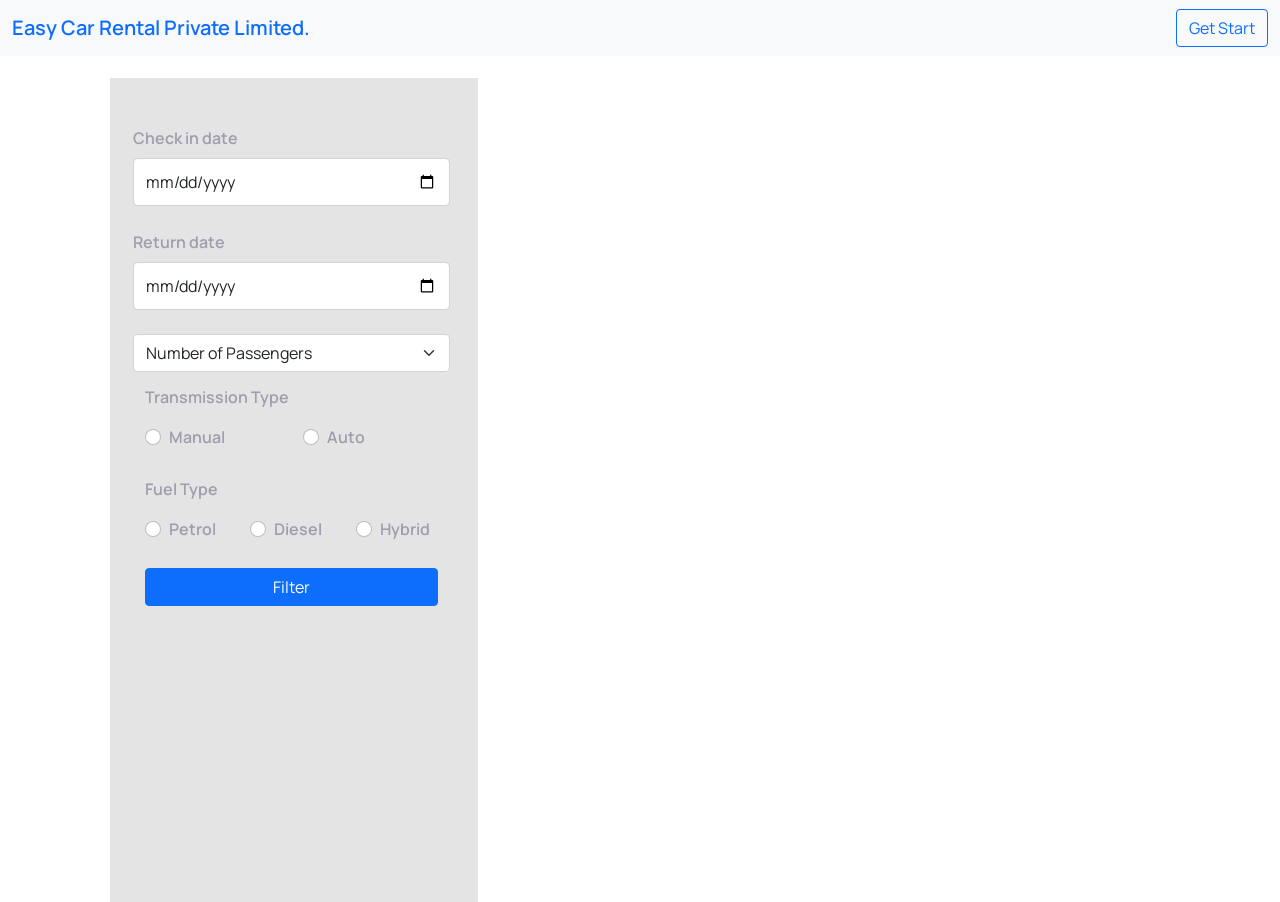
==== commit ab4cc363: "completed the admin section" ====
--- a/index.html
+++ b/index.html
@@ -162,6 +162,119 @@
             </div>
             <div class="carloading_container">
                 <div class="homePage_car_container row" style="margin-right: 0">
+                    <!--<div class="homePage_card card" style=" margin-top: 1.4rem">
+                        <div style="height:11rem ; background-color: #0a58ca ; margin-top: 0.8rem">
+
+                        </div>
+                        <div class="cord_content card-body">
+                            <div class="row" style="margin: 0;padding: 0">
+                                <div class="col" style="padding-right: 0">
+                                    <div class="row">
+                                        <div class="col" style="padding-right: 0">
+                                            <div class="row"
+                                                 style="width: 100%;height:fit-content;margin-bottom: .4rem">
+                                                <p class="car_type">Luxury</p>
+                                                <p class="car_brand">Audi A4</p>
+                                                <div class="details_cover">
+                                                    <p class="car_fuel">
+                                                        <svg xmlns="http://www.w3.org/2000/svg"
+                                                             width="16" height="16" fill="currentColor"
+                                                             class="bi bi-fuel-pump-fill"
+                                                             viewBox="0 0 16 16">
+                                                            <path d="M1 2a2 2 0 0 1 2-2h6a2 2 0 0 1 2 2v8a2 2 0 0 1 2 2v.5a.5.5 0 0 0 1 0V8h-.5a.5.5 0 0 1-.5-.5V4.375a.5.5 0 0 1 .5-.5h1.495c-.011-.476-.053-.894-.201-1.222a.97.97 0 0 0-.394-.458c-.184-.11-.464-.195-.9-.195a.5.5 0 0 1 0-1c.564 0 1.034.11 1.412.336.383.228.634.551.794.907.295.655.294 1.465.294 2.081V7.5a.5.5 0 0 1-.5.5H15v4.5a1.5 1.5 0 0 1-3 0V12a1 1 0 0 0-1-1v4h.5a.5.5 0 0 1 0 1H.5a.5.5 0 0 1 0-1H1V2Zm2.5 0a.5.5 0 0 0-.5.5v5a.5.5 0 0 0 .5.5h5a.5.5 0 0 0 .5-.5v-5a.5.5 0 0 0-.5-.5h-5Z"/>
+                                                        </svg>
+                                                        Petrol
+                                                    </p>
+                                                    <p class="car_transmission">
+                                                        <svg xmlns="http://www.w3.org/2000/svg" width="16" height="16"
+                                                             fill="currentColor" class="bi bi-gear-fill"
+                                                             viewBox="0 0 16 16">
+                                                            <path d="M9.405 1.05c-.413-1.4-2.397-1.4-2.81 0l-.1.34a1.464 1.464 0 0 1-2.105.872l-.31-.17c-1.283-.698-2.686.705-1.987 1.987l.169.311c.446.82.023 1.841-.872 2.105l-.34.1c-1.4.413-1.4 2.397 0 2.81l.34.1a1.464 1.464 0 0 1 .872 2.105l-.17.31c-.698 1.283.705 2.686 1.987 1.987l.311-.169a1.464 1.464 0 0 1 2.105.872l.1.34c.413 1.4 2.397 1.4 2.81 0l.1-.34a1.464 1.464 0 0 1 2.105-.872l.31.17c1.283.698 2.686-.705 1.987-1.987l-.169-.311a1.464 1.464 0 0 1 .872-2.105l.34-.1c1.4-.413 1.4-2.397 0-2.81l-.34-.1a1.464 1.464 0 0 1-.872-2.105l.17-.31c.698-1.283-.705-2.686-1.987-1.987l-.311.169a1.464 1.464 0 0 1-2.105-.872l-.1-.34zM8 10.93a2.929 2.929 0 1 1 0-5.86 2.929 2.929 0 0 1 0 5.858z"/>
+                                                        </svg>
+                                                        Auto
+                                                    </p>
+                                                </div>
+                                            </div>
+                                        </div>
+                                    </div>
+                                    <div class="row">
+                                        <div class="col" style="padding-right: 0">
+                                            <div class="row"
+                                                 style="width: 100%;height: fit-content;margin-bottom: .4rem">
+                                                <div class="col" style="padding: 0">
+                                                    <div class="daily_price">Rs : <p class="price">
+                                                        5200/=</p></div>
+                                                </div>
+                                                <div class="col">
+                                                    <div class="btnreservation_container">
+                                                        <button type="button" class="btn_gustuser_home  btn btn-primary">
+                                                            Reserve
+                                                        </button>
+                                                    </div>
+                                                </div>
+                                            </div>
+                                        </div>
+                                    </div>
+                                </div>
+                            </div>
+                        </div>
+                    </div>-->
+                    <!--div class="homePage_card card" style=" margin-top: 1.4rem">
+                        <img src="assests/images/Cars/Audi.png" class="card-img-top" alt="...">
+                        <div class="cord_content card-body">
+                            <div class="row" style="margin: 0;padding: 0">
+                                <div class="col" style="padding-right: 0">
+                                    <div class="row">
+                                        <div class="col" style="padding-right: 0">
+                                            <div class="row"
+                                                 style="width: 100%;height:fit-content;margin-bottom: .4rem">
+                                                <p class="car_type">Luxury</p>
+                                                <p class="car_brand">Audi A4</p>
+                                                <div class="details_cover">
+                                                    <p class="car_fuel">
+                                                        <svg xmlns="http://www.w3.org/2000/svg"
+                                                             width="16" height="16" fill="currentColor"
+                                                             class="bi bi-fuel-pump-fill"
+                                                             viewBox="0 0 16 16">
+                                                            <path d="M1 2a2 2 0 0 1 2-2h6a2 2 0 0 1 2 2v8a2 2 0 0 1 2 2v.5a.5.5 0 0 0 1 0V8h-.5a.5.5 0 0 1-.5-.5V4.375a.5.5 0 0 1 .5-.5h1.495c-.011-.476-.053-.894-.201-1.222a.97.97 0 0 0-.394-.458c-.184-.11-.464-.195-.9-.195a.5.5 0 0 1 0-1c.564 0 1.034.11 1.412.336.383.228.634.551.794.907.295.655.294 1.465.294 2.081V7.5a.5.5 0 0 1-.5.5H15v4.5a1.5 1.5 0 0 1-3 0V12a1 1 0 0 0-1-1v4h.5a.5.5 0 0 1 0 1H.5a.5.5 0 0 1 0-1H1V2Zm2.5 0a.5.5 0 0 0-.5.5v5a.5.5 0 0 0 .5.5h5a.5.5 0 0 0 .5-.5v-5a.5.5 0 0 0-.5-.5h-5Z"/>
+                                                        </svg>
+                                                        Petrol
+                                                    </p>
+                                                    <p class="car_transmission">
+                                                        <svg xmlns="http://www.w3.org/2000/svg" width="16" height="16"
+                                                             fill="currentColor" class="bi bi-gear-fill"
+                                                             viewBox="0 0 16 16">
+                                                            <path d="M9.405 1.05c-.413-1.4-2.397-1.4-2.81 0l-.1.34a1.464 1.464 0 0 1-2.105.872l-.31-.17c-1.283-.698-2.686.705-1.987 1.987l.169.311c.446.82.023 1.841-.872 2.105l-.34.1c-1.4.413-1.4 2.397 0 2.81l.34.1a1.464 1.464 0 0 1 .872 2.105l-.17.31c-.698 1.283.705 2.686 1.987 1.987l.311-.169a1.464 1.464 0 0 1 2.105.872l.1.34c.413 1.4 2.397 1.4 2.81 0l.1-.34a1.464 1.464 0 0 1 2.105-.872l.31.17c1.283.698 2.686-.705 1.987-1.987l-.169-.311a1.464 1.464 0 0 1 .872-2.105l.34-.1c1.4-.413 1.4-2.397 0-2.81l-.34-.1a1.464 1.464 0 0 1-.872-2.105l.17-.31c.698-1.283-.705-2.686-1.987-1.987l-.311.169a1.464 1.464 0 0 1-2.105-.872l-.1-.34zM8 10.93a2.929 2.929 0 1 1 0-5.86 2.929 2.929 0 0 1 0 5.858z"/>
+                                                        </svg>
+                                                        Auto
+                                                    </p>
+                                                </div>
+                                            </div>
+                                        </div>
+                                    </div>
+                                    <div class="row">
+                                        <div class="col" style="padding-right: 0">
+                                            <div class="row"
+                                                 style="width: 100%;height: fit-content;margin-bottom: .4rem">
+                                                <div class="col" style="padding: 0">
+                                                    <div class="daily_price">Rs : <p class="price">
+                                                        5200/=</p></div>
+                                                </div>
+                                                <div class="col">
+                                                    <div class="btnreservation_container">
+                                                        <button type="button" class="btn btn-primary"
+                                                                data-bs-toggle="modal" data-bs-target="#customerUpdate">
+                                                            Reserve
+                                                        </button>
+                                                    </div>
+                                                </div>
+                                            </div>
+                                        </div>
+                                    </div>
+                                </div>
+                            </div>
+                        </div>
+                    </div>
                     <div class="homePage_card card" style=" margin-top: 1.4rem">
                         <img src="assests/images/Cars/Audi.png" class="card-img-top" alt="...">
                         <div class="cord_content card-body">
@@ -218,6 +331,62 @@
                             </div>
                         </div>
                     </div>
+                    <div class="homePage_card card" style=" margin-top: 1.4rem">
+                        <img src="assests/images/Cars/Audi.png" class="card-img-top" alt="...">
+                        <div class="cord_content card-body">
+                            <div class="row" style="margin: 0;padding: 0">
+                                <div class="col" style="padding-right: 0">
+                                    <div class="row">
+                                        <div class="col" style="padding-right: 0">
+                                            <div class="row"
+                                                 style="width: 100%;height:fit-content;margin-bottom: .4rem">
+                                                <p class="car_type">Luxury</p>
+                                                <p class="car_brand">Audi A4</p>
+                                                <div class="details_cover">
+                                                    <p class="car_fuel">
+                                                        <svg xmlns="http://www.w3.org/2000/svg"
+                                                             width="16" height="16" fill="currentColor"
+                                                             class="bi bi-fuel-pump-fill"
+                                                             viewBox="0 0 16 16">
+                                                            <path d="M1 2a2 2 0 0 1 2-2h6a2 2 0 0 1 2 2v8a2 2 0 0 1 2 2v.5a.5.5 0 0 0 1 0V8h-.5a.5.5 0 0 1-.5-.5V4.375a.5.5 0 0 1 .5-.5h1.495c-.011-.476-.053-.894-.201-1.222a.97.97 0 0 0-.394-.458c-.184-.11-.464-.195-.9-.195a.5.5 0 0 1 0-1c.564 0 1.034.11 1.412.336.383.228.634.551.794.907.295.655.294 1.465.294 2.081V7.5a.5.5 0 0 1-.5.5H15v4.5a1.5 1.5 0 0 1-3 0V12a1 1 0 0 0-1-1v4h.5a.5.5 0 0 1 0 1H.5a.5.5 0 0 1 0-1H1V2Zm2.5 0a.5.5 0 0 0-.5.5v5a.5.5 0 0 0 .5.5h5a.5.5 0 0 0 .5-.5v-5a.5.5 0 0 0-.5-.5h-5Z"/>
+                                                        </svg>
+                                                        Petrol
+                                                    </p>
+                                                    <p class="car_transmission">
+                                                        <svg xmlns="http://www.w3.org/2000/svg" width="16" height="16"
+                                                             fill="currentColor" class="bi bi-gear-fill"
+                                                             viewBox="0 0 16 16">
+                                                            <path d="M9.405 1.05c-.413-1.4-2.397-1.4-2.81 0l-.1.34a1.464 1.464 0 0 1-2.105.872l-.31-.17c-1.283-.698-2.686.705-1.987 1.987l.169.311c.446.82.023 1.841-.872 2.105l-.34.1c-1.4.413-1.4 2.397 0 2.81l.34.1a1.464 1.464 0 0 1 .872 2.105l-.17.31c-.698 1.283.705 2.686 1.987 1.987l.311-.169a1.464 1.464 0 0 1 2.105.872l.1.34c.413 1.4 2.397 1.4 2.81 0l.1-.34a1.464 1.464 0 0 1 2.105-.872l.31.17c1.283.698 2.686-.705 1.987-1.987l-.169-.311a1.464 1.464 0 0 1 .872-2.105l.34-.1c1.4-.413 1.4-2.397 0-2.81l-.34-.1a1.464 1.464 0 0 1-.872-2.105l.17-.31c.698-1.283-.705-2.686-1.987-1.987l-.311.169a1.464 1.464 0 0 1-2.105-.872l-.1-.34zM8 10.93a2.929 2.929 0 1 1 0-5.86 2.929 2.929 0 0 1 0 5.858z"/>
+                                                        </svg>
+                                                        Auto
+                                                    </p>
+                                                </div>
+                                            </div>
+                                        </div>
+                                    </div>
+                                    <div class="row">
+                                        <div class="col" style="padding-right: 0">
+                                            <div class="row"
+                                                 style="width: 100%;height: fit-content;margin-bottom: .4rem">
+                                                <div class="col" style="padding: 0">
+                                                    <div class="daily_price">Rs : <p class="price">
+                                                        5200/=</p></div>
+                                                </div>
+                                                <div class="col">
+                                                    <div class="btnreservation_container">
+                                                        <button type="button" class="btn btn-primary"
+                                                                data-bs-toggle="modal" data-bs-target="#customerUpdate">
+                                                            Reserve
+                                                        </button>
+                                                    </div>
+                                                </div>
+                                            </div>
+                                        </div>
+                                    </div>
+                                </div>
+                            </div>
+                        </div>
+                    </div>-->
                 </div>
             </div>
         </div>
@@ -427,7 +596,7 @@
                             <div class="row">
                                 <div class="content_container_insiderow">
                                     <div class="form-floating mb-3">
-                                        <input type="text" class="form-control" id="cust_pro_customer_nic"
+                                        <input disabled type="text" class="form-control" id="cust_pro_customer_nic"
                                                placeholder="name@example.com">
                                         <label for="cust_pro_customer_nic">Customer NIC</label>
                                     </div>
@@ -436,7 +605,7 @@
                             <div class="row">
                                 <div class="content_container_insiderow">
                                     <div class="form-floating mb-3">
-                                        <input type="text" class="form-control" id="cust_pro_customer_name"
+                                        <input disabled type="text" class="form-control" id="cust_pro_customer_name"
                                                placeholder="name@example.com">
                                         <label for="cust_pro_customer_name">Customer Name</label>
                                     </div>
@@ -445,7 +614,7 @@
                             <div class="row">
                                 <div class="content_container_insiderow">
                                     <div class="form-floating mb-3">
-                                        <input type="text" class="form-control" id="cust_pro_customer_address"
+                                        <input disabled type="text" class="form-control" id="cust_pro_customer_address"
                                                placeholder="name@example.com">
                                         <label for="cust_pro_customer_address">Customer Address</label>
                                     </div>
@@ -454,7 +623,7 @@
                             <div class="row">
                                 <div class="content_container_insiderow">
                                     <div class="form-floating mb-3">
-                                        <input type="text" class="form-control" id="cust_pro_customer_password"
+                                        <input disabled type="text" class="form-control" id="cust_pro_customer_password"
                                                placeholder="name@example.com">
                                         <label for="cust_pro_customer_password">Customer Password</label>
                                     </div>
@@ -463,7 +632,7 @@
                             <div class="row">
                                 <div class="content_container_insiderow">
                                     <div class="form-floating mb-3">
-                                        <input type="text" class="form-control" id="cust_pro_customer_tel"
+                                        <input disabled type="text" class="form-control" id="cust_pro_customer_tel"
                                                placeholder="name@example.com">
                                         <label for="cust_pro_customer_tel">Customer Telephone NUmber</label>
                                     </div>
@@ -472,7 +641,7 @@
                             <div class="row">
                                 <div class="content_container_insiderow">
                                     <div class="form-floating mb-3">
-                                        <input type="email" class="form-control" id="cust_pro_customer_email"
+                                        <input disabled type="email" class="form-control" id="cust_pro_customer_email"
                                                placeholder="name@example.com">
                                         <label for="cust_pro_customer_email">Email address</label>
                                     </div>
@@ -546,51 +715,57 @@
                     </div>
                     <div class="cust_pro_reservation_loading_content col-3">
                         <div class="row">
-                            <div class="col">
-                                <div class="row" style="padding: 0.8rem">
-                                    <div class="card" style=" margin-top: 1.4rem">
-                                        <div class="cord_content card-body">
-                                            <div class="row" style="margin: 0;padding: 0">
-                                                <div class="col" style="padding-right: 0">
-                                                    <div class="row">
-                                                        <div class="col" style="padding-right: 0">
-                                                            <div class="row"
-                                                                 style="width: 100%;height:fit-content;margin-bottom: .4rem">
-                                                                <span>Reservation Id</span>
-                                                                <p class="reservation_Id">R-001</p>
-                                                                <span>Pickup date</span>
-                                                                <p class="reservation_pickup">2022-07-01</p>
-                                                                <span>Return date</span>
-                                                                <p class="reservation_return">2022-07-01</p>
-                                                                <div class="revertaion_details_cover">
-                                                                    <span>Reservation status</span>
-                                                                    <p class="reservation_status">
-                                                                        Accept</p>
-                                                                </div>
-                                                            </div>
-                                                        </div>
-                                                    </div>
-                                                    <div class="row">
-                                                        <div class="col" style="padding-right: 0">
-                                                            <div class="row"
-                                                                 style="width: 100%;height: fit-content;margin-bottom: .4rem">
-                                                                <div class="col">
-                                                                    <div class="btnreservation_container">
-                                                                        <button type="button" class="btn btn-primary"
-                                                                                data-bs-toggle="modal"
-                                                                                data-bs-target="#reservationModel">
-                                                                            View
-                                                                        </button>
-                                                                    </div>
-                                                                </div>
-                                                            </div>
-                                                        </div>
-                                                    </div>
-                                                </div>
-                                            </div>
-                                        </div>
-                                    </div>
-                                </div>
+                            <div class="custPro_riservation_container col">
+                                <!-- <div class="row" style="padding: 0.8rem">
+                                     <div class="card" style=" margin-top: 1.4rem">
+                                         <div class="cord_content card-body">
+                                             <div class="row" style="margin: 0;padding: 0">
+                                                 <div class="col" style="padding-right: 0">
+                                                     <div class="row">
+                                                         <div class="col" style="padding-right: 0">
+                                                             <div class="row"
+                                                                  style="width: 100%;height:fit-content;margin-bottom: .4rem">
+                                                                 <span>Reservation Id</span>
+                                                                 <p class="reservation_Id">${resv.reservation_id}</p>
+                                                                 <span>Pickup date</span>
+                                                                 <p class="reservation_pickup">${resv.pick_up_date}</p>
+                                                                 <span>Return date</span>
+                                                                 <p class="reservation_return">${resv.return_date}</p>
+                                                                 <div class="revertaion_details_cover">
+                                                                     <span>Reservation status</span>
+                                                                     <p class="reservation_status">
+                                                                         ${resv.reservation_status}</p>
+                                                                 </div>
+                                                                 <div class="revertaion_details_cover">
+                                                                     <span>Driver status</span>
+                                                                     <p class="reservation_status">
+                                                                         ${resv.reservation_status}</p>
+                                                                 </div>
+                                                             </div>
+                                                         </div>
+                                                     </div>
+                                                     <div class="row">
+                                                         <div class="col" style="padding-right: 0">
+                                                             <div class="row"
+                                                                  style="width: 100%;height: fit-content;margin-bottom: .4rem">
+                                                                 <div class="col">
+                                                                     <div class="btnreservation_container">
+                                                                         <button type="button" class="btncustPro_res_view btn btn-primary"
+                                                                                 data-bs-toggle="modal"
+                                                                                 data-bs-target="#viewReserVationModel">
+                                                                             View
+                                                                         </button>
+                                                                     </div>
+                                                                 </div>
+                                                             </div>
+                                                         </div>
+                                                     </div>
+                                                 </div>
+                                             </div>
+                                         </div>
+                                     </div>
+
+                                 </div>-->
                             </div>
                         </div>
                     </div>
@@ -1131,17 +1306,6 @@
         <div class="carManagmnetContentContainer">
             <div class="carManagementHeding d-flex p-2">Customer Management</div>
             <hr>
-            <div class="d-flex flex-row">
-                <div class="p-2 ">
-                    <button id="btnCustomerManageGetAll" type="button" class="btn btn-primary">Show All Customers
-                    </button>
-                </div>
-                <div class="p-2 ">
-                    <button id="btnCustomerManageShowTodayRegisterd" type="button" class="btn btn-primary">Get Today
-                        Registerd Customers
-                    </button>
-                </div>
-            </div>
             <div class="searchContainer">
                 <div class="d-flex flex-row">
                     <div class="p-2 flex-fill">
@@ -1211,17 +1375,6 @@
                     </div>
                     <div class="p-2 flex-fill">
                         <div class="searchButtonContainer">
-                            <button type="button" id="btnsearchDriverSchedule" class="btn btn-primary"
-                                    data-bs-toggle="modal" data-bs-target="#driverScheduleView">Expolre More
-                                <svg xmlns="http://www.w3.org/2000/svg" width="16" height="16" fill="currentColor"
-                                     class="bi bi-search" viewBox="0 0 16 16">
-                                    <path d="M11.742 10.344a6.5 6.5 0 1 0-1.397 1.398h-.001c.03.04.062.078.098.115l3.85 3.85a1 1 0 0 0 1.415-1.414l-3.85-3.85a1.007 1.007 0 0 0-.115-.1zM12 6.5a5.5 5.5 0 1 1-11 0 5.5 5.5 0 0 1 11 0z"/>
-                                </svg>
-                            </button>
-                        </div>
-                    </div>
-                    <div class="p-2 flex-fill">
-                        <div class="searchButtonContainer">
                             <button type="button" id="btnUpdateDriverSchedule" class="btn btn-outline-info"
                                     data-bs-toggle="modal" data-bs-target="#driverScheduleUpdate">Change Driver
                                 <svg xmlns="http://www.w3.org/2000/svg" width="16" height="16" fill="currentColor"
@@ -1234,11 +1387,29 @@
                             </button>
                         </div>
                     </div>
+                    <div class="p-2 flex-fill">
+                        <div class="form-floating mb-3">
+                            <label for="custform_check_in_date" class="form-label"></label>
+                            <input style="height: 3rem" type="date" class="form-control"
+                                   id="driverScheduleDatePicker">
+                        </div>
+                    </div>
+                    <div class="p-2 flex-fill">
+                        <div class="searchButtonContainer">
+                            <button type="button" id="btnsearchLoadDriverSchedule" class="btn btn-primary">Load
+                                Schedules
+                                <svg xmlns="http://www.w3.org/2000/svg" width="16" height="16" fill="currentColor"
+                                     class="bi bi-search" viewBox="0 0 16 16">
+                                    <path d="M11.742 10.344a6.5 6.5 0 1 0-1.397 1.398h-.001c.03.04.062.078.098.115l3.85 3.85a1 1 0 0 0 1.415-1.414l-3.85-3.85a1.007 1.007 0 0 0-.115-.1zM12 6.5a5.5 5.5 0 1 1-11 0 5.5 5.5 0 0 1 11 0z"/>
+                                </svg>
+                            </button>
+                        </div>
+                    </div>
                 </div>
             </div>
             <div class="d-flex flex-row">
                 <div class="p-2 flex-fill">
-                    <table class="customer_management_table table bg-light">
+                    <table class="driverSchedule_management_table table bg-light">
                         <thead>
                         <tr>
                             <th scope="col">Schedule Id</th>
@@ -1249,7 +1420,7 @@
                             <th scope="col">Reservation Id</th>
                         </tr>
                         </thead>
-                        <tbody class="customer_management_table_body">
+                        <tbody class="driverSchedule_management_table_body">
                         <tr>
                             <td>Mark</td>
                             <td>Mark</td>
@@ -1380,7 +1551,9 @@
             </div>
             <div class="modal-footer">
                 <button type="button" class="btn btn-secondary" data-bs-dismiss="modal">Close</button>
-                <button id="btn_admin_updateReservation" type="button" class="btn btn-primary">Update reservation
+                <button id="btn_admin_declineReservation" type="button" class="btn btn-primary">Decline reservation
+                </button>
+                <button id="btn_admin_acceptReservation" type="button" class="btn btn-primary">Accept reservation
                 </button>
             </div>
         </div>
@@ -1608,7 +1781,7 @@
                         <div class="col">
                             <div class="mb-3">
                                 <label for="update_form_driverScheduleID" class="form-label">Schedule Id:</label>
-                                <input type="text" class="form-control" id="update_form_driverScheduleID"
+                                <input disabled type="text" class="form-control" id="update_form_driverScheduleID"
                                        placeholder="1">
                                 <p><small class="text-danger  pl-1" id="lblupdatedriverScheduleID"></small></p>
                             </div>
@@ -1621,7 +1794,7 @@
                             <div class="mb-3">
                                 <label for="update_form_driverSchedulePickupdate" class="form-label">Pick up
                                     date:</label>
-                                <input type="text" class="form-control" id="update_form_driverSchedulePickupdate"
+                                <input disabled type="text" class="form-control" id="update_form_driverSchedulePickupdate"
                                        placeholder="Gampaha">
                                 <p><small class="text-danger  pl-1" id="lblupdatedriverSchedulePickupDate"></small></p>
                             </div>
@@ -1634,7 +1807,7 @@
                             <div class="mb-3">
                                 <label for="update_form_driverSchedulePickuptime" class="form-label">Pick up
                                     time:</label>
-                                <input type="text" class="form-control" id="update_form_driverSchedulePickuptime"
+                                <input disabled type="text" class="form-control" id="update_form_driverSchedulePickuptime"
                                        placeholder="Charti127">
                                 <p><small class="text-danger  pl-1" id="lblupdatedriverSchedulepickuptime"></small></p>
                             </div>
@@ -1647,7 +1820,7 @@
                             <div class="mb-3">
                                 <label for="update_form_driverScheduleReturndate" class="form-label">Return
                                     date:</label>
-                                <input type="text" class="form-control" id="update_form_driverScheduleReturndate"
+                                <input disabled type="text" class="form-control" id="update_form_driverScheduleReturndate"
                                        placeholder="0123412110">
                                 <p><small class="text-danger  pl-1" id="lblupdatedriverScheduleReturndate"></small></p>
                             </div>
@@ -1672,7 +1845,7 @@
                             <div class="mb-3">
                                 <label for="update_form_driverScheduleReservationId" class="form-label">Reservation
                                     Id:</label>
-                                <input type="text" class="form-control" id="update_form_driverScheduleReservationId"
+                                <input disabled type="text" class="form-control" id="update_form_driverScheduleReservationId"
                                        placeholder="0123412110">
                                 <p><small class="text-danger  pl-1" id="lblupdatedriverScheduleReservationId"></small>
                                 </p>
@@ -2409,12 +2582,16 @@
                                 <div class="container">
                                     <div class="row">
                                         <div class="d-flex">
-                                            <div id="resevation_frontImage" class="resCarImagageContainer p-2 flex-fill"></div>
-                                            <div id="resevation_BackImage" class="resCarImagageContainer p-2 flex-fill"></div>
+                                            <div id="resevation_frontImage"
+                                                 class="resCarImagageContainer p-2 flex-fill"></div>
+                                            <div id="resevation_BackImage"
+                                                 class="resCarImagageContainer p-2 flex-fill"></div>
                                         </div>
                                         <div class="d-flex">
-                                            <div id="resevation_sideImage" class="resCarImagageContainer p-2 flex-fill"></div>
-                                            <div id="resevation_interiorImage" class="resCarImagageContainer p-2 flex-fill"></div>
+                                            <div id="resevation_sideImage"
+                                                 class="resCarImagageContainer p-2 flex-fill"></div>
+                                            <div id="resevation_interiorImage"
+                                                 class="resCarImagageContainer p-2 flex-fill"></div>
                                         </div>
                                     </div>
                                     <!--first row itemCode-->
@@ -2447,7 +2624,8 @@
                                             <div class="mb-3">
                                                 <label for="res_form_carVehicleType" class="form-label">Vehicle
                                                     Type</label>
-                                                <input disabled class="form-control" type="text" id="res_form_carVehicleType">
+                                                <input disabled class="form-control" type="text"
+                                                       id="res_form_carVehicleType">
                                                 <p><small class="text-danger  pl-1" id="lblresCarVehicleType"></small>
                                                 </p>
                                             </div>
@@ -2472,7 +2650,8 @@
                                             <div class="mb-3">
                                                 <label for="res_form_carDailyRate" class="form-label">Car Daily
                                                     Rate:</label>
-                                                <input disabled type="text" class="form-control" id="res_form_carDailyRate"
+                                                <input disabled type="text" class="form-control"
+                                                       id="res_form_carDailyRate"
                                                        placeholder="Charti127">
                                                 <p><small class="text-danger  pl-1" id="lblresCarDailyRate"></small></p>
                                             </div>
@@ -2485,7 +2664,8 @@
                                             <div class="mb-3">
                                                 <label for="res_form_carMonthlyRate" class="form-label">Car Monthly
                                                     Rate:</label>
-                                                <input disabled type="text" class="form-control" id="res_form_carMonthlyRate"
+                                                <input disabled type="text" class="form-control"
+                                                       id="res_form_carMonthlyRate"
                                                        placeholder="0123412110">
                                                 <p><small class="text-danger  pl-1" id="lblresCarMonthlyRate"></small>
                                                 </p>
@@ -2499,7 +2679,8 @@
                                             <div class="mb-3">
                                                 <label for="res_form_carExtraKmCharg" class="form-label">Extra km
                                                     Charge:</label>
-                                                <input disabled type="text" class="form-control" id="res_form_carExtraKmCharg"
+                                                <input disabled type="text" class="form-control"
+                                                       id="res_form_carExtraKmCharg"
                                                        placeholder="0123412110">
                                                 <p><small class="text-danger  pl-1" id="lblresCarExtraKmCharg"></small>
                                                 </p>
@@ -2512,7 +2693,8 @@
                                         <div class="col">
                                             <div class="mb-3">
                                                 <label for="res_form_carFuelType" class="form-label">Fuel Type</label>
-                                                <input disabled class="form-control" type="text" id="res_form_carFuelType">
+                                                <input disabled class="form-control" type="text"
+                                                       id="res_form_carFuelType">
                                                 <p><small class="text-danger  pl-1" id="lblresCarFualType"></small></p>
                                             </div>
                                         </div>
@@ -2524,7 +2706,8 @@
                                             <div class="mb-3">
                                                 <label for="res_form_carLossPayment" class="form-label">Loss
                                                     Payment</label>
-                                                <input disabled class="form-control" type="text" id="res_form_carLossPayment">
+                                                <input disabled class="form-control" type="text"
+                                                       id="res_form_carLossPayment">
                                                 <p><small class="text-danger  pl-1" id="lblresCarLOssPayemnt"></small>
                                                 </p>
                                             </div>
@@ -2627,7 +2810,7 @@
                                 <div class="col">
                                     <div style="width: 100%" class="mb-lg-4 mb-sm-3 mb-3">
                                         <label for="resform_check_in_time" class="form-label">Check in timer</label>
-                                        <input  style="height: 3rem" step="1" type="time" class="form-control"
+                                        <input style="height: 3rem" step="1" type="time" class="form-control"
                                                id="resform_check_in_time">
                                     </div>
                                 </div>
@@ -2648,7 +2831,8 @@
                             <div class="row">
                                 <div class="col">
                                     <div class="form-check">
-                                        <input value="Yes" class="form-check-input" type="radio" name="reservation_driverSelection"
+                                        <input value="Yes" class="form-check-input" type="radio"
+                                               name="reservation_driverSelection"
                                                id="radNeedDriver">
                                         <label class="form-check-label" for="radNeedDriver">
                                             Nead a driver
@@ -2657,7 +2841,8 @@
                                 </div>
                                 <div class="col">
                                     <div class="form-check">
-                                        <input value="No" class="form-check-input" type="radio" name="reservation_driverSelection"
+                                        <input value="No" class="form-check-input" type="radio"
+                                               name="reservation_driverSelection"
                                                id="radNoNeedDriver">
                                         <label class="form-check-label" for="radNoNeedDriver">
                                             Don't need a driver
@@ -2674,6 +2859,147 @@
             <div class="modal-footer">
                 <button type="button" class="btn btn-secondary" data-bs-dismiss="modal">Close</button>
                 <button id="btn_Reserve" type="button" class="btn btn-primary">Reserve A Car</button>
+            </div>
+        </div>
+    </div>
+</div>
+
+<!--view reservation model-->
+<div class="modal fade" style="width:100%" tabindex="-1" id="viewReserVationModel">
+    <div class="modal-dialog modal-xl">
+        <div class="modal-content">
+            <div class="modal-header">
+                <h5 class="modal-title" id="reservation_view_form">Reservation Form</h5>
+                <button type="button" class="btn-close" data-bs-dismiss="modal" aria-label="Close"></button>
+            </div>
+            <div class="modal-body">
+                <div class="container text-center">
+                    <div class="row">
+                        <div class="res_cardetail_container col">
+                            <div class="col">
+                                <div class="container">
+                                    <!--first row itemCode-->
+                                    <div class="row">
+                                        <div class="col">
+                                            <div class="mb-3">
+                                                <label for="res_form_carNumber" class="form-label">Car Number:</label>
+                                                <input disabled type="text" class="form-control"
+                                                       id="res_view_form_carNumber"
+                                                       placeholder="HU-232">
+                                                <p><small class="text-danger  pl-1" id="lblres_viewCarNumber"></small>
+                                                </p>
+                                            </div>
+                                        </div>
+                                    </div>
+
+                                    <!--today date-->
+                                    <div class="row">
+                                        <div class="col">
+                                            <div style="width: 100%" class="mb-lg-4 mb-sm-3 mb-3">
+                                                <label for="resform_today_date" class="form-label">Reseved date
+                                                    :</label>
+                                                <input disabled style="height: 3rem" type="date" class="form-control"
+                                                       id="res_viewform_today_date">
+                                            </div>
+                                        </div>
+                                    </div>
+
+                                    <!--reservation ID-->
+                                    <div class="row">
+                                        <div class="col">
+                                            <div class="mb-3">
+                                                <label for="res_form_resID" class="form-label">Reservation ID:</label>
+                                                <input disabled class="form-control" type="text"
+                                                       id="res_view_form_resID">
+                                                <p><small class="text-danger  pl-1" id="lblres_viewID"></small></p>
+                                            </div>
+                                        </div>
+                                    </div>
+
+                                    <!--pickup and return location-->
+                                    <div class="row">
+                                        <div class="col">
+                                            <div class="mb-3">
+                                                <label for="res_form_pickupandReturnLocation" class="form-label">Pickup
+                                                    And
+                                                    Return Location:</label>
+                                                <input disabled class="form-control" type="text"
+                                                       id="res_view_form_pickupandReturnLocation">
+                                                <p><small class="text-danger  pl-1"
+                                                          id="lblres_viewpickupandReturnLocation"></small>
+                                                </p>
+                                            </div>
+                                        </div>
+                                    </div>
+
+                                    <!--chekckout date-->
+                                    <div class="row">
+                                        <div class="col">
+                                            <div style="width: 100%" class="mb-lg-4 mb-sm-3 mb-3">
+                                                <label for="resform_return_date" class="form-label">Driver
+                                                    Status</label>
+                                                <input disabled style="height: 3rem" type="text" class="form-control"
+                                                       id="res_viewform_Driver_Status">
+                                            </div>
+                                        </div>
+                                    </div>
+
+                                </div>
+                            </div>
+                        </div>
+                        <div class="col" style="text-align: left">
+
+                            <!--checkin date-->
+                            <div class="row">
+                                <div class="col">
+                                    <div style="width: 100%" class="mb-lg-4 mb-sm-3 mb-3">
+                                        <label for="resform_check_in_date" class="form-label">Check in date</label>
+                                        <input disabled style="height: 3rem" type="date" class="form-control"
+                                               id="res_viewform_check_in_date">
+                                    </div>
+                                </div>
+                            </div>
+
+                            <!--checkin time-->
+                            <div class="row">
+                                <div class="col">
+                                    <div style="width: 100%" class="mb-lg-4 mb-sm-3 mb-3">
+                                        <label for="resform_check_in_time" class="form-label">Check in timer</label>
+                                        <input disabled style="height: 3rem" step="1" type="time" class="form-control"
+                                               id="res_viewform_check_in_time">
+                                    </div>
+                                </div>
+                            </div>
+
+                            <!--chekckout date-->
+                            <div class="row">
+                                <div class="col">
+                                    <div style="width: 100%" class="mb-lg-4 mb-sm-3 mb-3">
+                                        <label for="resform_return_date" class="form-label">Return date</label>
+                                        <input disabled style="height: 3rem" type="date" class="form-control"
+                                               id="res_viewform_return_date">
+                                    </div>
+                                </div>
+                            </div>
+
+                            <!--chekckout date-->
+                            <div class="row">
+                                <div class="col">
+                                    <div style="width: 100%" class="mb-lg-4 mb-sm-3 mb-3">
+                                        <label for="resform_return_date" class="form-label">Driver Nic</label>
+                                        <input disabled style="height: 3rem" type="text" class="form-control"
+                                               id="res_viewform_Driver_Nic">
+                                    </div>
+                                </div>
+                            </div>
+
+                        </div>
+                    </div>
+                </div>
+
+            </div>
+            <div class="modal-footer">
+                <button type="button" class="btn btn-secondary" data-bs-dismiss="modal">Close</button>
             </div>
         </div>
     </div>
@@ -2753,14 +3079,14 @@
                     <div class="row">
                         <div class="col">
                             <div class="mb-3">
-                                <div class="imageContainer idcardImage">
-
-                                </div>
-                            </div>
-                        </div>
-                        <div class="col">
-                            <div class="mb-3">
-                                <div class="imageContainer liacenImage">
+                                <div id="view_customer_idImage" class="imageContainer idcardImage">
+
+                                </div>
+                            </div>
+                        </div>
+                        <div class="col">
+                            <div class="mb-3">
+                                <div id="view_customer_licenImage" class="imageContainer liacenImage">
 
                                 </div>
                             </div>
@@ -2862,7 +3188,7 @@
                     <div class="p-2 flex-fill">
                         <div class="view_textFlield_container">
                             <div class="mb-3">
-                                <label for="billing_additonal_charges" class="form-label">Additional charges:</label>
+                                <label for="billing_additonal_charges" class="form-label">Kilometers:</label>
                                 <input type="text" class="form-control" id="billing_additonal_charges"
                                        placeholder="petrol">
                                 <p><small class="text-danger  pl-1" id="lblbillingadditonalcharges"></small></p>
@@ -2870,6 +3196,7 @@
                         </div>
                     </div>
                 </div>
+                </hr>
                 <div class="d-flex">
                     <div class="p-2 flex-fill">
                         <div class="view_textFlield_container">
@@ -2883,7 +3210,16 @@
                     <div class="p-2 flex-fill">
                         <div class="view_textFlield_container">
                             <div class="mb-3">
-                                <button id="calculate_fullPayment" type="button" class="btn btn-primary">Calculate
+                                <label for="billing_full_payment" class="form-label">Refund payment:</label>
+                                <input type="text" class="form-control" id="billing_refund_payment" placeholder="1231231">
+                                <p><small class="text-danger  pl-1" id="lblbillingrefundPayment"></small></p>
+                            </div>
+                        </div>
+                    </div>
+                    <div class="p-2 flex-fill">
+                        <div class="view_textFlield_container">
+                            <div class="mb-3">
+                                <button style="margin-top: 2rem" id="calculate_fullPayment" type="button" class="btn btn-primary">Calculate
                                 </button>
                             </div>
                         </div>
@@ -3373,5 +3709,11 @@
 <script src="assests/script/AdminHome.js"></script>
 <script src="assests/script/CarForm.js"></script>
 <script src="assests/script/DriverForm.js"></script>
+<script src="assests/script/adminCustomerManage.js"></script>
+<script src="assests/script/adminDriverScheduleManagment.js"></script>
+<script src="assests/script/adminResrvationManagement.js"></script>
+<script src="assests/script/billingForm.js"></script>
+<script src="assests/script/incomeSummery.js"></script>
+<script src="assests/script/GuestUSerHomePage.js"></script>
 </body>
 </html>
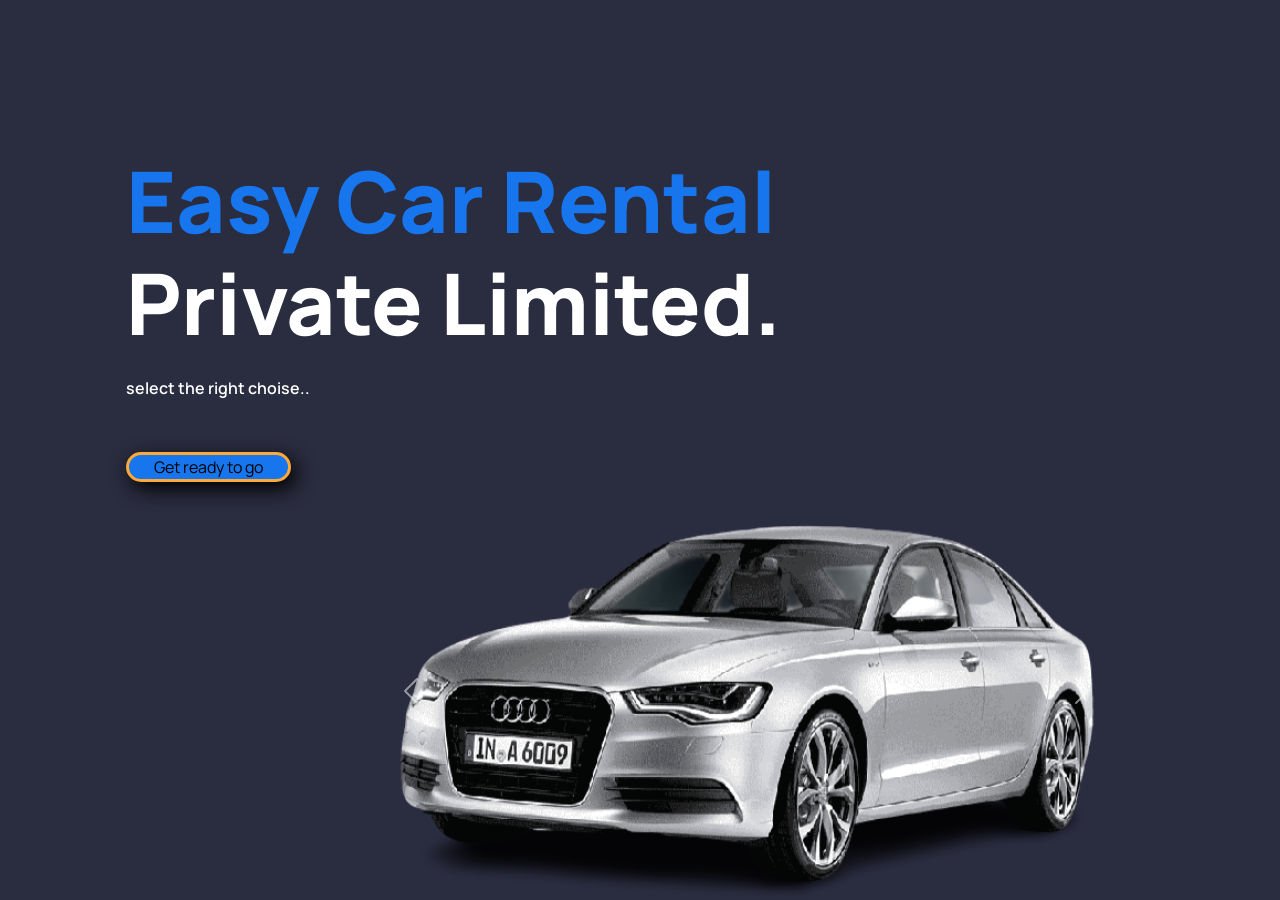
==== commit ed471aab: "completed the project" ====
--- a/index.html
+++ b/index.html
@@ -39,7 +39,7 @@
     <!--driver nav bar start-->
     <nav id="DriverPageNavBar" class="navbar bg-light">
         <div class="container-fluid">
-            <a class="navbar-brand">Admin Profile. </a>
+            <a class="navbar-brand">Driver Profile. </a>
             <form class="d-flex" role="search">
                 <button id="btndriverLogOut" class="btn btn-outline-primary" type="Button">Log out</button>
             </form>
@@ -86,6 +86,48 @@
     </nav>
     <!--admin nav bar end-->
 </header>
+
+<div id="landingPage">
+    <div class="hero">
+        <div class="row">
+            <div class="left-sec">
+                <div class="content">
+                    <h2><span>Easy Car Rental</span><br> Private Limited.</h2>
+                    <p>select the right choise..</p>
+                </div>
+                <button id="starting" class="btnwelcome">
+                    Get ready to go
+                </button>
+                <div class="right-sec">
+                    <div class="my-car">
+                        <div id="carouselExampleControls" class="carousel slide" data-bs-ride="carousel">
+                            <div class="carousel-inner">
+                                <div class="carousel-item active">
+                                    <img src="assests/images/homePage/audi1-removebg-preview.png" class="d-block w-100" alt="...">
+                                </div>
+                                <div class="carousel-item">
+                                    <img src="assests/images/homePage/chavalot2-removebg-preview.png" class="d-block w-100" alt="...">
+                                </div>
+                                <div class="carousel-item">
+                                    <img src="assests/images/homePage/benz1-removebg-preview.png" class="d-block w-100" alt="...">
+                                </div>
+                            </div>
+                            <button class="carousel-control-prev" type="button" data-bs-target="#carouselExampleControls" data-bs-slide="prev">
+                                <span class="carousel-control-prev-icon" aria-hidden="true"></span>
+                                <span class="visually-hidden">Previous</span>
+                            </button>
+                            <button class="carousel-control-next" type="button" data-bs-target="#carouselExampleControls" data-bs-slide="next">
+                                <span class="carousel-control-next-icon" aria-hidden="true"></span>
+                                <span class="visually-hidden">Next</span>
+                            </button>
+                        </div>
+                    </div>
+                </div>
+            </div>
+        </div>
+    </div>
+</div>
+
 <!--Gust Home page start -->
 <div id="guestUserHomePage">
     <!--home page content start-->
@@ -162,231 +204,6 @@
             </div>
             <div class="carloading_container">
                 <div class="homePage_car_container row" style="margin-right: 0">
-                    <!--<div class="homePage_card card" style=" margin-top: 1.4rem">
-                        <div style="height:11rem ; background-color: #0a58ca ; margin-top: 0.8rem">
-
-                        </div>
-                        <div class="cord_content card-body">
-                            <div class="row" style="margin: 0;padding: 0">
-                                <div class="col" style="padding-right: 0">
-                                    <div class="row">
-                                        <div class="col" style="padding-right: 0">
-                                            <div class="row"
-                                                 style="width: 100%;height:fit-content;margin-bottom: .4rem">
-                                                <p class="car_type">Luxury</p>
-                                                <p class="car_brand">Audi A4</p>
-                                                <div class="details_cover">
-                                                    <p class="car_fuel">
-                                                        <svg xmlns="http://www.w3.org/2000/svg"
-                                                             width="16" height="16" fill="currentColor"
-                                                             class="bi bi-fuel-pump-fill"
-                                                             viewBox="0 0 16 16">
-                                                            <path d="M1 2a2 2 0 0 1 2-2h6a2 2 0 0 1 2 2v8a2 2 0 0 1 2 2v.5a.5.5 0 0 0 1 0V8h-.5a.5.5 0 0 1-.5-.5V4.375a.5.5 0 0 1 .5-.5h1.495c-.011-.476-.053-.894-.201-1.222a.97.97 0 0 0-.394-.458c-.184-.11-.464-.195-.9-.195a.5.5 0 0 1 0-1c.564 0 1.034.11 1.412.336.383.228.634.551.794.907.295.655.294 1.465.294 2.081V7.5a.5.5 0 0 1-.5.5H15v4.5a1.5 1.5 0 0 1-3 0V12a1 1 0 0 0-1-1v4h.5a.5.5 0 0 1 0 1H.5a.5.5 0 0 1 0-1H1V2Zm2.5 0a.5.5 0 0 0-.5.5v5a.5.5 0 0 0 .5.5h5a.5.5 0 0 0 .5-.5v-5a.5.5 0 0 0-.5-.5h-5Z"/>
-                                                        </svg>
-                                                        Petrol
-                                                    </p>
-                                                    <p class="car_transmission">
-                                                        <svg xmlns="http://www.w3.org/2000/svg" width="16" height="16"
-                                                             fill="currentColor" class="bi bi-gear-fill"
-                                                             viewBox="0 0 16 16">
-                                                            <path d="M9.405 1.05c-.413-1.4-2.397-1.4-2.81 0l-.1.34a1.464 1.464 0 0 1-2.105.872l-.31-.17c-1.283-.698-2.686.705-1.987 1.987l.169.311c.446.82.023 1.841-.872 2.105l-.34.1c-1.4.413-1.4 2.397 0 2.81l.34.1a1.464 1.464 0 0 1 .872 2.105l-.17.31c-.698 1.283.705 2.686 1.987 1.987l.311-.169a1.464 1.464 0 0 1 2.105.872l.1.34c.413 1.4 2.397 1.4 2.81 0l.1-.34a1.464 1.464 0 0 1 2.105-.872l.31.17c1.283.698 2.686-.705 1.987-1.987l-.169-.311a1.464 1.464 0 0 1 .872-2.105l.34-.1c1.4-.413 1.4-2.397 0-2.81l-.34-.1a1.464 1.464 0 0 1-.872-2.105l.17-.31c.698-1.283-.705-2.686-1.987-1.987l-.311.169a1.464 1.464 0 0 1-2.105-.872l-.1-.34zM8 10.93a2.929 2.929 0 1 1 0-5.86 2.929 2.929 0 0 1 0 5.858z"/>
-                                                        </svg>
-                                                        Auto
-                                                    </p>
-                                                </div>
-                                            </div>
-                                        </div>
-                                    </div>
-                                    <div class="row">
-                                        <div class="col" style="padding-right: 0">
-                                            <div class="row"
-                                                 style="width: 100%;height: fit-content;margin-bottom: .4rem">
-                                                <div class="col" style="padding: 0">
-                                                    <div class="daily_price">Rs : <p class="price">
-                                                        5200/=</p></div>
-                                                </div>
-                                                <div class="col">
-                                                    <div class="btnreservation_container">
-                                                        <button type="button" class="btn_gustuser_home  btn btn-primary">
-                                                            Reserve
-                                                        </button>
-                                                    </div>
-                                                </div>
-                                            </div>
-                                        </div>
-                                    </div>
-                                </div>
-                            </div>
-                        </div>
-                    </div>-->
-                    <!--div class="homePage_card card" style=" margin-top: 1.4rem">
-                        <img src="assests/images/Cars/Audi.png" class="card-img-top" alt="...">
-                        <div class="cord_content card-body">
-                            <div class="row" style="margin: 0;padding: 0">
-                                <div class="col" style="padding-right: 0">
-                                    <div class="row">
-                                        <div class="col" style="padding-right: 0">
-                                            <div class="row"
-                                                 style="width: 100%;height:fit-content;margin-bottom: .4rem">
-                                                <p class="car_type">Luxury</p>
-                                                <p class="car_brand">Audi A4</p>
-                                                <div class="details_cover">
-                                                    <p class="car_fuel">
-                                                        <svg xmlns="http://www.w3.org/2000/svg"
-                                                             width="16" height="16" fill="currentColor"
-                                                             class="bi bi-fuel-pump-fill"
-                                                             viewBox="0 0 16 16">
-                                                            <path d="M1 2a2 2 0 0 1 2-2h6a2 2 0 0 1 2 2v8a2 2 0 0 1 2 2v.5a.5.5 0 0 0 1 0V8h-.5a.5.5 0 0 1-.5-.5V4.375a.5.5 0 0 1 .5-.5h1.495c-.011-.476-.053-.894-.201-1.222a.97.97 0 0 0-.394-.458c-.184-.11-.464-.195-.9-.195a.5.5 0 0 1 0-1c.564 0 1.034.11 1.412.336.383.228.634.551.794.907.295.655.294 1.465.294 2.081V7.5a.5.5 0 0 1-.5.5H15v4.5a1.5 1.5 0 0 1-3 0V12a1 1 0 0 0-1-1v4h.5a.5.5 0 0 1 0 1H.5a.5.5 0 0 1 0-1H1V2Zm2.5 0a.5.5 0 0 0-.5.5v5a.5.5 0 0 0 .5.5h5a.5.5 0 0 0 .5-.5v-5a.5.5 0 0 0-.5-.5h-5Z"/>
-                                                        </svg>
-                                                        Petrol
-                                                    </p>
-                                                    <p class="car_transmission">
-                                                        <svg xmlns="http://www.w3.org/2000/svg" width="16" height="16"
-                                                             fill="currentColor" class="bi bi-gear-fill"
-                                                             viewBox="0 0 16 16">
-                                                            <path d="M9.405 1.05c-.413-1.4-2.397-1.4-2.81 0l-.1.34a1.464 1.464 0 0 1-2.105.872l-.31-.17c-1.283-.698-2.686.705-1.987 1.987l.169.311c.446.82.023 1.841-.872 2.105l-.34.1c-1.4.413-1.4 2.397 0 2.81l.34.1a1.464 1.464 0 0 1 .872 2.105l-.17.31c-.698 1.283.705 2.686 1.987 1.987l.311-.169a1.464 1.464 0 0 1 2.105.872l.1.34c.413 1.4 2.397 1.4 2.81 0l.1-.34a1.464 1.464 0 0 1 2.105-.872l.31.17c1.283.698 2.686-.705 1.987-1.987l-.169-.311a1.464 1.464 0 0 1 .872-2.105l.34-.1c1.4-.413 1.4-2.397 0-2.81l-.34-.1a1.464 1.464 0 0 1-.872-2.105l.17-.31c.698-1.283-.705-2.686-1.987-1.987l-.311.169a1.464 1.464 0 0 1-2.105-.872l-.1-.34zM8 10.93a2.929 2.929 0 1 1 0-5.86 2.929 2.929 0 0 1 0 5.858z"/>
-                                                        </svg>
-                                                        Auto
-                                                    </p>
-                                                </div>
-                                            </div>
-                                        </div>
-                                    </div>
-                                    <div class="row">
-                                        <div class="col" style="padding-right: 0">
-                                            <div class="row"
-                                                 style="width: 100%;height: fit-content;margin-bottom: .4rem">
-                                                <div class="col" style="padding: 0">
-                                                    <div class="daily_price">Rs : <p class="price">
-                                                        5200/=</p></div>
-                                                </div>
-                                                <div class="col">
-                                                    <div class="btnreservation_container">
-                                                        <button type="button" class="btn btn-primary"
-                                                                data-bs-toggle="modal" data-bs-target="#customerUpdate">
-                                                            Reserve
-                                                        </button>
-                                                    </div>
-                                                </div>
-                                            </div>
-                                        </div>
-                                    </div>
-                                </div>
-                            </div>
-                        </div>
-                    </div>
-                    <div class="homePage_card card" style=" margin-top: 1.4rem">
-                        <img src="assests/images/Cars/Audi.png" class="card-img-top" alt="...">
-                        <div class="cord_content card-body">
-                            <div class="row" style="margin: 0;padding: 0">
-                                <div class="col" style="padding-right: 0">
-                                    <div class="row">
-                                        <div class="col" style="padding-right: 0">
-                                            <div class="row"
-                                                 style="width: 100%;height:fit-content;margin-bottom: .4rem">
-                                                <p class="car_type">Luxury</p>
-                                                <p class="car_brand">Audi A4</p>
-                                                <div class="details_cover">
-                                                    <p class="car_fuel">
-                                                        <svg xmlns="http://www.w3.org/2000/svg"
-                                                             width="16" height="16" fill="currentColor"
-                                                             class="bi bi-fuel-pump-fill"
-                                                             viewBox="0 0 16 16">
-                                                            <path d="M1 2a2 2 0 0 1 2-2h6a2 2 0 0 1 2 2v8a2 2 0 0 1 2 2v.5a.5.5 0 0 0 1 0V8h-.5a.5.5 0 0 1-.5-.5V4.375a.5.5 0 0 1 .5-.5h1.495c-.011-.476-.053-.894-.201-1.222a.97.97 0 0 0-.394-.458c-.184-.11-.464-.195-.9-.195a.5.5 0 0 1 0-1c.564 0 1.034.11 1.412.336.383.228.634.551.794.907.295.655.294 1.465.294 2.081V7.5a.5.5 0 0 1-.5.5H15v4.5a1.5 1.5 0 0 1-3 0V12a1 1 0 0 0-1-1v4h.5a.5.5 0 0 1 0 1H.5a.5.5 0 0 1 0-1H1V2Zm2.5 0a.5.5 0 0 0-.5.5v5a.5.5 0 0 0 .5.5h5a.5.5 0 0 0 .5-.5v-5a.5.5 0 0 0-.5-.5h-5Z"/>
-                                                        </svg>
-                                                        Petrol
-                                                    </p>
-                                                    <p class="car_transmission">
-                                                        <svg xmlns="http://www.w3.org/2000/svg" width="16" height="16"
-                                                             fill="currentColor" class="bi bi-gear-fill"
-                                                             viewBox="0 0 16 16">
-                                                            <path d="M9.405 1.05c-.413-1.4-2.397-1.4-2.81 0l-.1.34a1.464 1.464 0 0 1-2.105.872l-.31-.17c-1.283-.698-2.686.705-1.987 1.987l.169.311c.446.82.023 1.841-.872 2.105l-.34.1c-1.4.413-1.4 2.397 0 2.81l.34.1a1.464 1.464 0 0 1 .872 2.105l-.17.31c-.698 1.283.705 2.686 1.987 1.987l.311-.169a1.464 1.464 0 0 1 2.105.872l.1.34c.413 1.4 2.397 1.4 2.81 0l.1-.34a1.464 1.464 0 0 1 2.105-.872l.31.17c1.283.698 2.686-.705 1.987-1.987l-.169-.311a1.464 1.464 0 0 1 .872-2.105l.34-.1c1.4-.413 1.4-2.397 0-2.81l-.34-.1a1.464 1.464 0 0 1-.872-2.105l.17-.31c.698-1.283-.705-2.686-1.987-1.987l-.311.169a1.464 1.464 0 0 1-2.105-.872l-.1-.34zM8 10.93a2.929 2.929 0 1 1 0-5.86 2.929 2.929 0 0 1 0 5.858z"/>
-                                                        </svg>
-                                                        Auto
-                                                    </p>
-                                                </div>
-                                            </div>
-                                        </div>
-                                    </div>
-                                    <div class="row">
-                                        <div class="col" style="padding-right: 0">
-                                            <div class="row"
-                                                 style="width: 100%;height: fit-content;margin-bottom: .4rem">
-                                                <div class="col" style="padding: 0">
-                                                    <div class="daily_price">Rs : <p class="price">
-                                                        5200/=</p></div>
-                                                </div>
-                                                <div class="col">
-                                                    <div class="btnreservation_container">
-                                                        <button type="button" class="btn btn-primary"
-                                                                data-bs-toggle="modal" data-bs-target="#customerUpdate">
-                                                            Reserve
-                                                        </button>
-                                                    </div>
-                                                </div>
-                                            </div>
-                                        </div>
-                                    </div>
-                                </div>
-                            </div>
-                        </div>
-                    </div>
-                    <div class="homePage_card card" style=" margin-top: 1.4rem">
-                        <img src="assests/images/Cars/Audi.png" class="card-img-top" alt="...">
-                        <div class="cord_content card-body">
-                            <div class="row" style="margin: 0;padding: 0">
-                                <div class="col" style="padding-right: 0">
-                                    <div class="row">
-                                        <div class="col" style="padding-right: 0">
-                                            <div class="row"
-                                                 style="width: 100%;height:fit-content;margin-bottom: .4rem">
-                                                <p class="car_type">Luxury</p>
-                                                <p class="car_brand">Audi A4</p>
-                                                <div class="details_cover">
-                                                    <p class="car_fuel">
-                                                        <svg xmlns="http://www.w3.org/2000/svg"
-                                                             width="16" height="16" fill="currentColor"
-                                                             class="bi bi-fuel-pump-fill"
-                                                             viewBox="0 0 16 16">
-                                                            <path d="M1 2a2 2 0 0 1 2-2h6a2 2 0 0 1 2 2v8a2 2 0 0 1 2 2v.5a.5.5 0 0 0 1 0V8h-.5a.5.5 0 0 1-.5-.5V4.375a.5.5 0 0 1 .5-.5h1.495c-.011-.476-.053-.894-.201-1.222a.97.97 0 0 0-.394-.458c-.184-.11-.464-.195-.9-.195a.5.5 0 0 1 0-1c.564 0 1.034.11 1.412.336.383.228.634.551.794.907.295.655.294 1.465.294 2.081V7.5a.5.5 0 0 1-.5.5H15v4.5a1.5 1.5 0 0 1-3 0V12a1 1 0 0 0-1-1v4h.5a.5.5 0 0 1 0 1H.5a.5.5 0 0 1 0-1H1V2Zm2.5 0a.5.5 0 0 0-.5.5v5a.5.5 0 0 0 .5.5h5a.5.5 0 0 0 .5-.5v-5a.5.5 0 0 0-.5-.5h-5Z"/>
-                                                        </svg>
-                                                        Petrol
-                                                    </p>
-                                                    <p class="car_transmission">
-                                                        <svg xmlns="http://www.w3.org/2000/svg" width="16" height="16"
-                                                             fill="currentColor" class="bi bi-gear-fill"
-                                                             viewBox="0 0 16 16">
-                                                            <path d="M9.405 1.05c-.413-1.4-2.397-1.4-2.81 0l-.1.34a1.464 1.464 0 0 1-2.105.872l-.31-.17c-1.283-.698-2.686.705-1.987 1.987l.169.311c.446.82.023 1.841-.872 2.105l-.34.1c-1.4.413-1.4 2.397 0 2.81l.34.1a1.464 1.464 0 0 1 .872 2.105l-.17.31c-.698 1.283.705 2.686 1.987 1.987l.311-.169a1.464 1.464 0 0 1 2.105.872l.1.34c.413 1.4 2.397 1.4 2.81 0l.1-.34a1.464 1.464 0 0 1 2.105-.872l.31.17c1.283.698 2.686-.705 1.987-1.987l-.169-.311a1.464 1.464 0 0 1 .872-2.105l.34-.1c1.4-.413 1.4-2.397 0-2.81l-.34-.1a1.464 1.464 0 0 1-.872-2.105l.17-.31c.698-1.283-.705-2.686-1.987-1.987l-.311.169a1.464 1.464 0 0 1-2.105-.872l-.1-.34zM8 10.93a2.929 2.929 0 1 1 0-5.86 2.929 2.929 0 0 1 0 5.858z"/>
-                                                        </svg>
-                                                        Auto
-                                                    </p>
-                                                </div>
-                                            </div>
-                                        </div>
-                                    </div>
-                                    <div class="row">
-                                        <div class="col" style="padding-right: 0">
-                                            <div class="row"
-                                                 style="width: 100%;height: fit-content;margin-bottom: .4rem">
-                                                <div class="col" style="padding: 0">
-                                                    <div class="daily_price">Rs : <p class="price">
-                                                        5200/=</p></div>
-                                                </div>
-                                                <div class="col">
-                                                    <div class="btnreservation_container">
-                                                        <button type="button" class="btn btn-primary"
-                                                                data-bs-toggle="modal" data-bs-target="#customerUpdate">
-                                                            Reserve
-                                                        </button>
-                                                    </div>
-                                                </div>
-                                            </div>
-                                        </div>
-                                    </div>
-                                </div>
-                            </div>
-                        </div>
-                    </div>-->
                 </div>
             </div>
         </div>
@@ -779,7 +596,14 @@
 <!--driver shedule start-->
 <div id="driverscheduelePage">
     <div class="driver_schedule_container">
-        <table class="table">
+        <div class="d-flex flex-row mb-3">
+            <div class="form-floating mb-3">
+                <input disabled type="text" class="form-control" id="driverPage_driverNIC"
+                       placeholder="name@example.com">
+                <label for="driverPage_driverNIC">Driver Nic</label>
+            </div>
+        </div>
+        <table class="driver_page_table table">
             <thead>
             <tr>
                 <th scope="col">Shedule ID</th>
@@ -789,27 +613,7 @@
                 <th scope="col">Reservation ID</th>
             </tr>
             </thead>
-            <tbody>
-            <tr>
-                <th scope="row">1</th>
-                <td>Mark</td>
-                <td>Otto</td>
-                <td>@mdo</td>
-                <td>@mdo</td>
-            </tr>
-            <tr>
-                <th scope="row">2</th>
-                <td>Jacob</td>
-                <td>Thornton</td>
-                <td>@fat</td>
-                <td>@fat</td>
-            </tr>
-            <tr>
-                <th scope="row">3</th>
-                <td colspan="2">Larry the Bird</td>
-                <td>@twitter</td>
-                <td>@twitter</td>
-            </tr>
+            <tbody class="driver_page_table_body">
             </tbody>
         </table>
     </div>
@@ -935,7 +739,7 @@
                                 <div class="card-body">
                                     <h5 class="card-title">Occupied Drives</h5>
                                     <div class="count_container">
-                                        <p class="occupied_driver_count"> 50000</p>
+                                        <p class="occupied_driver_count"> 1</p>
                                     </div>
                                 </div>
                             </div>
@@ -951,7 +755,7 @@
                                 <div class="card-body">
                                     <h5 class="card-title">Available Drives</h5>
                                     <div class="count_container">
-                                        <p class="available_driver_count"> 50000</p>
+                                        <p class="available_driver_count"> 5</p>
                                     </div>
                                 </div>
                             </div>
@@ -1794,7 +1598,8 @@
                             <div class="mb-3">
                                 <label for="update_form_driverSchedulePickupdate" class="form-label">Pick up
                                     date:</label>
-                                <input disabled type="text" class="form-control" id="update_form_driverSchedulePickupdate"
+                                <input disabled type="text" class="form-control"
+                                       id="update_form_driverSchedulePickupdate"
                                        placeholder="Gampaha">
                                 <p><small class="text-danger  pl-1" id="lblupdatedriverSchedulePickupDate"></small></p>
                             </div>
@@ -1807,7 +1612,8 @@
                             <div class="mb-3">
                                 <label for="update_form_driverSchedulePickuptime" class="form-label">Pick up
                                     time:</label>
-                                <input disabled type="text" class="form-control" id="update_form_driverSchedulePickuptime"
+                                <input disabled type="text" class="form-control"
+                                       id="update_form_driverSchedulePickuptime"
                                        placeholder="Charti127">
                                 <p><small class="text-danger  pl-1" id="lblupdatedriverSchedulepickuptime"></small></p>
                             </div>
@@ -1820,7 +1626,8 @@
                             <div class="mb-3">
                                 <label for="update_form_driverScheduleReturndate" class="form-label">Return
                                     date:</label>
-                                <input disabled type="text" class="form-control" id="update_form_driverScheduleReturndate"
+                                <input disabled type="text" class="form-control"
+                                       id="update_form_driverScheduleReturndate"
                                        placeholder="0123412110">
                                 <p><small class="text-danger  pl-1" id="lblupdatedriverScheduleReturndate"></small></p>
                             </div>
@@ -1845,7 +1652,8 @@
                             <div class="mb-3">
                                 <label for="update_form_driverScheduleReservationId" class="form-label">Reservation
                                     Id:</label>
-                                <input disabled type="text" class="form-control" id="update_form_driverScheduleReservationId"
+                                <input disabled type="text" class="form-control"
+                                       id="update_form_driverScheduleReservationId"
                                        placeholder="0123412110">
                                 <p><small class="text-danger  pl-1" id="lblupdatedriverScheduleReservationId"></small>
                                 </p>
@@ -2114,26 +1922,43 @@
             </div>
             <div class="modal-body">
                 <div class="d-flex flex-row mb-3">
-                    <div class="p-2 flex-fill">
-                        <div id="update_car_frontImage" class="viewCarImageContainer">
-
-                        </div>
-                    </div>
-                    <div class="p-2 flex-fill">
-                        <div id="update_car_backImage" class="viewCarImageContainer">
-
-                        </div>
-                    </div>
-                    <div class="p-2 flex-fill">
-                        <div id="update_car_sideImage" class="viewCarImageContainer">
-
-                        </div>
-                    </div>
-                    <div class="p-2 flex-fill">
-                        <div id="update_car_interiorImage" class="viewCarImageContainer">
-
-                        </div>
-                    </div>
+                    <div id="carouselExampleIndicators" class="carousel slide" data-bs-ride="true">
+                        <div class="carousel-indicators">
+                            <button type="button" data-bs-target="#carouselExampleIndicators" data-bs-slide-to="0"
+                                    class="active" aria-current="true" aria-label="Slide 1"></button>
+                            <button type="button" data-bs-target="#carouselExampleIndicators" data-bs-slide-to="1"
+                                    aria-label="Slide 2"></button>
+                            <button type="button" data-bs-target="#carouselExampleIndicators" data-bs-slide-to="2"
+                                    aria-label="Slide 3"></button>
+                            <button type="button" data-bs-target="#carouselExampleIndicators" data-bs-slide-to="3"
+                                    aria-label="Slide 4"></button>
+                        </div>
+                        <div class="carousel-inner">
+                            <div class="carousel-item active">
+                                <img id="car_update_frontImage" src="" class="d-block w-100" alt="...">
+                            </div>
+                            <div class="carousel-item">
+                                <img id="car_update_sideImage" src="" class="d-block w-100" alt="...">
+                            </div>
+                            <div class="carousel-item">
+                                <img id="car_update_backImage" src="" class="d-block w-100" alt="...">
+                            </div>
+                            <div class="carousel-item">
+                                <img id="car_update_interiorImage" src="" class="d-block w-100" alt="...">
+                            </div>
+                        </div>
+                        <button class="carousel-control-prev" type="button" data-bs-target="#carouselExampleIndicators"
+                                data-bs-slide="prev">
+                            <span class="carousel-control-prev-icon" aria-hidden="true"></span>
+                            <span class="visually-hidden">Previous</span>
+                        </button>
+                        <button class="carousel-control-next" type="button" data-bs-target="#carouselExampleIndicators"
+                                data-bs-slide="next">
+                            <span class="carousel-control-next-icon" aria-hidden="true"></span>
+                            <span class="visually-hidden">Next</span>
+                        </button>
+                    </div>
+
                 </div>
                 <div class="d-flex">
                     <div class="p-2 flex-fill">
@@ -2582,16 +2407,51 @@
                                 <div class="container">
                                     <div class="row">
                                         <div class="d-flex">
-                                            <div id="resevation_frontImage"
-                                                 class="resCarImagageContainer p-2 flex-fill"></div>
-                                            <div id="resevation_BackImage"
-                                                 class="resCarImagageContainer p-2 flex-fill"></div>
-                                        </div>
-                                        <div class="d-flex">
-                                            <div id="resevation_sideImage"
-                                                 class="resCarImagageContainer p-2 flex-fill"></div>
-                                            <div id="resevation_interiorImage"
-                                                 class="resCarImagageContainer p-2 flex-fill"></div>
+
+                                            <div id="carouselExampleIndicators1" class="carousel slide"
+                                                 data-bs-ride="true">
+                                                <div class="carousel-indicators">
+                                                    <button type="button" data-bs-target="#carouselExampleIndicators"
+                                                            data-bs-slide-to="0" class="active" aria-current="true"
+                                                            aria-label="Slide 1"></button>
+                                                    <button type="button" data-bs-target="#carouselExampleIndicators"
+                                                            data-bs-slide-to="1" aria-label="Slide 2"></button>
+                                                    <button type="button" data-bs-target="#carouselExampleIndicators"
+                                                            data-bs-slide-to="2" aria-label="Slide 3"></button>
+                                                    <button type="button" data-bs-target="#carouselExampleIndicators"
+                                                            data-bs-slide-to="3" aria-label="Slide 4"></button>
+                                                </div>
+                                                <div class="carousel-inner">
+                                                    <div class="carousel-item active">
+                                                        <img id="resevation_frontImage" height="300" src=""
+                                                             class="d-block w-100" alt="...">
+                                                    </div>
+                                                    <div class="carousel-item">
+                                                        <img id="resevation_BackImage" height="300" src=""
+                                                             class="d-block w-100" alt="...">
+                                                    </div>
+                                                    <div class="carousel-item">
+                                                        <img id="resevation_sideImage" height="300" src=""
+                                                             class="d-block w-100" alt="...">
+                                                    </div>
+                                                    <div class="carousel-item">
+                                                        <img id="resevation_interiorImage" height="300" src=""
+                                                             class="d-block w-100" alt="...">
+                                                    </div>
+                                                </div>
+                                                <button class="carousel-control-prev" type="button"
+                                                        data-bs-target="#carouselExampleIndicators1"
+                                                        data-bs-slide="prev">
+                                                    <span class="carousel-control-prev-icon" aria-hidden="true"></span>
+                                                    <span class="visually-hidden">Previous</span>
+                                                </button>
+                                                <button class="carousel-control-next" type="button"
+                                                        data-bs-target="#carouselExampleIndicators1"
+                                                        data-bs-slide="next">
+                                                    <span class="carousel-control-next-icon" aria-hidden="true"></span>
+                                                    <span class="visually-hidden">Next</span>
+                                                </button>
+                                            </div>
                                         </div>
                                     </div>
                                     <!--first row itemCode-->
@@ -3211,7 +3071,8 @@
                         <div class="view_textFlield_container">
                             <div class="mb-3">
                                 <label for="billing_full_payment" class="form-label">Refund payment:</label>
-                                <input type="text" class="form-control" id="billing_refund_payment" placeholder="1231231">
+                                <input type="text" class="form-control" id="billing_refund_payment"
+                                       placeholder="1231231">
                                 <p><small class="text-danger  pl-1" id="lblbillingrefundPayment"></small></p>
                             </div>
                         </div>
@@ -3219,7 +3080,8 @@
                     <div class="p-2 flex-fill">
                         <div class="view_textFlield_container">
                             <div class="mb-3">
-                                <button style="margin-top: 2rem" id="calculate_fullPayment" type="button" class="btn btn-primary">Calculate
+                                <button style="margin-top: 2rem" id="calculate_fullPayment" type="button"
+                                        class="btn btn-primary">Calculate
                                 </button>
                             </div>
                         </div>
@@ -3715,5 +3577,7 @@
 <script src="assests/script/billingForm.js"></script>
 <script src="assests/script/incomeSummery.js"></script>
 <script src="assests/script/GuestUSerHomePage.js"></script>
+<script src="assests/script/driverSchedule.js"></script>
+<script src="assests/script/validations.js"></script>
 </body>
 </html>
--- a/assests/styleSheets/styleSheet/indexStyleSheet.css
+++ b/assests/styleSheets/styleSheet/indexStyleSheet.css
@@ -1,188 +1,278 @@
-body{
+body {
     font-family: 'Manrope', sans-serif;
     color: rgb(157, 157, 173);
     font-weight: 600;
 }
 
-
-.home_form_container{
-    display:flex;
-    flex-wrap:wrap;
-    flex-direction:column;
-    height:94vh;
-    width:auto;
-    align-items:center;
-    justify-content:center;
-}
-
-.content_container{
+#landingPage{
+    background-color: #2a2c3f;
+    height: 100vh;
+}
+
+.hero{
+    width: 100%;
+}
+
+.hero .row{
+    width: 90%;
+    display: flex;
+    justify-content: space-between;
+    align-items: center;
+    padding-top: 50px;
+    margin: auto;
+}
+
+.hero .row .left-sec{
+    margin-top: 100px;
+    margin-left: 50px;
+}
+
+.hero .row .left-sec h2{
+    font-size: 85px;
+    color: #fff;
+    text-transform: capitalize;
+    font-weight: 900;
+}
+
+.hero .row .left-sec h2 span{
+    color: #1776ED;
+}
+
+.hero .row .left-sec p{
+    margin: 20px 0;
+    color:#fff;
+    line-height: 28px;
+}
+
+.hero .row .left-sec .btnwelcome{
+    display: flex;
+    align-items: center;
+    outline: none;
+    border-radius: 50px;
+    cursor: pointer;
+    margin-top: 50px;
+    padding: 0 25px;
+    border: 3px solid #ffa938;
+    background-color: #1776ED ;
+    box-shadow: 5px 7px 20px #000;
+
+}
+
+.hero .right-sec{
+    width: 70%;
+    margin-left: 226px;
+}
+
+.hero .right-sec img{
+    width: 882px;
+    height: 417px;
+    margin: auto;
+    float: right;
+}
+
+.home_form_container {
+    display: flex;
+    flex-wrap: wrap;
+    flex-direction: column;
+    height: 94vh;
+    width: auto;
+    align-items: center;
+    justify-content: center;
+}
+
+.content_container {
     height: 97vh;
     width: 69rem;
-    padding-left:1.4rem;
-    padding-right:1.4rem;
+    padding-left: 1.4rem;
+    padding-right: 1.4rem;
     padding-top: 1.4rem;
     display: flex;
     flex-direction: row;
 }
 
-.filter_container{
-    background-color:#e4e4e4;
-    padding-left:1.4rem;
-    padding-right:1.4rem;
-    width:23rem;
-    height:100%;
-    display:flex;
-    flex-direction:column;
-}
-.carloading_container{
-    background-color:#e4e4e4;
-    padding-left:1.4rem;
-    width:42rem;
-    height:fit-content;
-    margin-left:1rem;
-}
-.pickup_container{
-    margin-top:3rem;
-    margin-right:0.4rem;
-    display:flex;
-    flex-direction:column;
-    align-items: center;
-    justify-content: center;
-}
-.radio_button_form_container{
+.filter_container {
+    background-color: #e4e4e4;
+    padding-left: 1.4rem;
+    padding-right: 1.4rem;
+    width: 23rem;
+    height: 100%;
+    display: flex;
+    flex-direction: column;
+}
+
+.carloading_container {
+    background-color: #e4e4e4;
+    padding-left: 1.4rem;
+    width: 42rem;
+    height: fit-content;
+    margin-left: 1rem;
+}
+
+.pickup_container {
+    margin-top: 3rem;
+    margin-right: 0.4rem;
+    display: flex;
+    flex-direction: column;
+    align-items: center;
+    justify-content: center;
+}
+
+.radio_button_form_container {
     padding-bottom: 0.8rem;
     padding-top: 0.8rem;
 }
-.radio_button_form_container span{
+
+.radio_button_form_container span {
     margin: 0;
     padding-bottom: 0.4rem;
 }
-.home_page_filterButton_container{
+
+.home_page_filterButton_container {
     padding-bottom: 0.8rem;
     padding-top: 0.8rem;
 }
 
-#guestUserHomePage{
-    display: block;
-}
-#guestUserHomePageNavBar{
-    display: block;
-}
+#guestUserHomePage {
+    display: none;
+}
+
+#guestUserHomePageNavBar {
+    display: none;
+}
+
 /*=============================================================================================================*/
 
-.form_container{
-    display:flex;
-    flex-wrap:wrap;
-    flex-direction:column;
-    height:100vh;
-    width:100vw;
-    align-items:center;
-    justify-content:center;
-    background: rgb(74,0,240) linear-gradient(301deg, rgba(74,0,240,1) 13%, rgba(255,162,162,1) 77%);
-}
-.login_cover{
-    height:55%;
+.form_container {
+    display: flex;
+    flex-wrap: wrap;
+    flex-direction: column;
+    height: 100vh;
+    width: 100vw;
+    align-items: center;
+    justify-content: center;
+    background: rgb(74, 0, 240) linear-gradient(301deg, rgba(74, 0, 240, 1) 13%, rgba(255, 162, 162, 1) 77%);
+}
+
+.login_cover {
+    height: 55%;
     width: 59%;
     background-color: #fff;
-    border-radius:2.3rem;
+    border-radius: 2.3rem;
     padding: 1.5rem;
 }
-.login_heading{
+
+.login_heading {
     display: flex;
     flex-direction: column;
     justify-content: center;
     padding-top: 0.4rem;
     padding-bottom: 0.4rem;
 }
-.login_heading p{
+
+.login_heading p {
     margin: 0;
     font-size: 1.6rem;
     font-weight: 700;
     color: #1776ED;
 }
-.login_heading span{
+
+.login_heading span {
     color: rgba(123, 131, 151, 0.82);
     font-weight: 600;
 }
-.login_image_container{
-    height:25rem;
-    width:auto;
-    margin-right:0.4rem;
+
+.login_image_container {
+    height: 25rem;
+    width: auto;
+    margin-right: 0.4rem;
     border-radius: 1.5rem;
-    background-color:grey;
-}
-.login_image_container img{
+    background-color: grey;
+}
+
+.login_image_container img {
     width: 100%;
     height: 100%;
     background-repeat: no-repeat;
 }
-.login_form_container{
-    height:25rem;
-    width:auto;
-    margin-right:0.4rem;
+
+.login_form_container {
+    height: 25rem;
+    width: auto;
+    margin-right: 0.4rem;
     border-radius: 1.5rem;
 }
-.login_welcome_banner{
+
+.login_welcome_banner {
     margin-top: 0.6rem;
     display: flex;
     flex-direction: column;
     justify-content: center;
 }
-.login_welcome_banner span:nth-child(1){
+
+.login_welcome_banner span:nth-child(1) {
     color: rgba(123, 131, 151, 0.82);
     font-weight: 600;
-    font-size:0.8rem;
-}
-.login_welcome_banner p:nth-child(2){
+    font-size: 0.8rem;
+}
+
+.login_welcome_banner p:nth-child(2) {
     margin: 0;
     font-size: 1.6rem;
     font-weight: 700;
     color: #1776ED;
 }
-.login_welcome_banner span:nth-child(3){
+
+.login_welcome_banner span:nth-child(3) {
     color: rgba(123, 131, 151, 0.82);
     font-weight: 600;
-    font-size:0.8rem;
-}
-.login_welcome_banner span:nth-child(3) a{
+    font-size: 0.8rem;
+}
+
+.login_welcome_banner span:nth-child(3) a {
     color: #1776ED;
     cursor: pointer;
 }
-.login_button_container p{
+
+.login_button_container p {
     margin-top: 1.4rem;
     font-size: 0.8rem;
 }
 
-.login_button_container p span{
+.login_button_container p span {
     color: #1776ED;
 }
-#loginPage{
-    display: none;
-}
+
+#loginPage {
+    display: none;
+}
+
 /*=============================================================================================================*/
 
-.customer_registration_cover{
-    height:72%;
+.customer_registration_cover {
+    height: 72%;
     width: 59%;
     background-color: #fff;
-    border-radius:2.3rem;
+    border-radius: 2.3rem;
     padding: 1.2rem;
 }
-.customer_registration_heading_container{
+
+.customer_registration_heading_container {
     font-size: 1.4rem;
     font-weight: 600;
     color: rgba(123, 131, 151, 0.82);
 }
-.registerImageContainer img{
+
+.registerImageContainer img {
     width: 100%;
     height: 100%;
 }
-#customerRegisterPage{
+
+#customerRegisterPage {
     display: none;
 }
 
 /*=============================================================================================================*/
-.customer_register_form_container{
+.customer_register_form_container {
     display: flex;
     flex-wrap: wrap;
     flex-direction: column;
@@ -190,8 +280,9 @@
     align-items: center;
     justify-content: center;
 }
-.customer_form_controller{
-   height: 57rem;
+
+.customer_form_controller {
+    height: 57rem;
     width: 86%;
     padding-left: 1.4rem;
     padding-right: 1.4rem;
@@ -201,21 +292,25 @@
     display: flex;
     flex-direction: row;
 }
-.customer_proImage_loader{
+
+.customer_proImage_loader {
     height: 14rem;
     width: 100%;
     background-color: #0c4128;
 }
-.customer_register_detail_container{
-    height:100% ;
+
+.customer_register_detail_container {
+    height: 100%;
     padding-top: 0.8rem;
 }
-.cust_pro_car_loading_content{
+
+.cust_pro_car_loading_content {
     padding-top: 0.8rem;
     padding-right: 1.4rem;
     padding-left: 1.4rem;
 }
-.homePage_car_container{
+
+.homePage_car_container {
     display: flex;
     flex-direction: row;
     margin-left: 0;
@@ -226,13 +321,13 @@
     flex-wrap: wrap;
 }
 
-.homePage_card{
+.homePage_card {
     width: 18.5rem;
     margin: 0.2rem;
     height: 23rem;
 }
 
-.car_container{
+.car_container {
     display: flex;
     flex-direction: row;
     margin-left: 0;
@@ -242,104 +337,114 @@
     width: 100%;
     flex-wrap: wrap;
 }
-.cust_pro_reservation_loading_content{
+
+.cust_pro_reservation_loading_content {
     padding-right: 0.8rem;
     padding-left: 0.8rem;
 }
-.cust_pro_reservation_loading_content div:nth-child(1){
-    display: flex;
-    flex-direction: column;
-}
-
-.Cardbox{
+
+.cust_pro_reservation_loading_content div:nth-child(1) {
+    display: flex;
+    flex-direction: column;
+}
+
+.Cardbox {
     width: 18.5rem;
     margin: 0.2rem;
     height: 23rem;
     margin-bottom: 0.8rem;
 }
 
-.customerPage_image_container{
+.customerPage_image_container {
     height: 11rem;
 }
 
-.cord_content{
+.cord_content {
     display: flex;
     text-align: left;
     flex-direction: column;
 }
-.details_cover{
+
+.details_cover {
     display: flex;
     flex-direction: row;
     font-size: 0.8rem;
 }
-.car_type{
+
+.car_type {
     margin: 0;
     font-size: 0.8rem;
 }
-.car_brand{
+
+.car_brand {
     margin: 0;
     font-size: 2.4rem;
 }
-.details_cover p{
+
+.details_cover p {
     margin-right: 0.4rem;
 }
 
-.details_cover p svg{
+.details_cover p svg {
     margin-right: 0.3rem;
 }
-.daily_price{
+
+.daily_price {
     display: flex;
     align-items: center;
     justify-content: center;
     height: 2.3rem;
-    background-color:#1776ED;
+    background-color: #1776ED;
     border-radius: 0.4rem;
     color: #e4e4e4;
 
 }
-.daily_price p{
-    margin: 0;
-}
-
-.btnreservation_container{
+
+.daily_price p {
+    margin: 0;
+}
+
+.btnreservation_container {
     display: flex;
     flex-direction: row;
     justify-content: right;
 }
 
-#customerProfilePage{
-    display: none;
-}
-
-#customerProfilePageNavBar{
-    display: none;
-}
-
-/*==============================================================================================================*/
-.res_cardetail_container{
+#customerProfilePage {
+    display: none;
+}
+
+#customerProfilePageNavBar {
+    display: none;
+}
+
+/*==============================================================================================================*/
+.res_cardetail_container {
     text-align: left;
 }
 
-.resCarImagageContainer{
+.resCarImagageContainer {
     height: 12rem;
     background-color: #0dcaf0;
     margin: 0.4rem;
 }
 
 /*==============================================================================================================*/
-#DriverPageNavBar{
-    display: none;
-}
-#driverscheduelePage{
-    display: none;
-}
-.driver_schedule_container{
+#DriverPageNavBar {
+    display: none;
+}
+
+#driverscheduelePage {
+    display: none;
+}
+
+.driver_schedule_container {
     margin: 3.4rem;
 }
 
 /*==============================================================================================================*/
 
-.adminContentContainer{
+.adminContentContainer {
     height: 94vh;
     width: 100%;
     display: flex;
@@ -354,20 +459,20 @@
     flex-direction: row;
 }
 
-.sumeryHedingBar{
-    align-items: center;
-}
-
-.sumeryHead{
+.sumeryHedingBar {
+    align-items: center;
+}
+
+.sumeryHead {
     font-size: 1.4rem;
     font-weight: 600;
 }
 
-.card_Container{
+.card_Container {
     padding: 0.8rem;
 }
 
-.iconContainer{
+.iconContainer {
     height: 6rem;
     display: flex;
     align-items: center;
@@ -380,9 +485,10 @@
     width: 6.5rem;
     height: 5.4rem;
 }
-.income_container{
+
+.income_container {
     height: 4rem;
-    background-color:#1776ED ;
+    background-color: #1776ED;
     color: #e4e4e4;
     border-radius: 0.8rem;
     display: flex;
@@ -392,13 +498,13 @@
     font-size: 1.4rem;
 }
 
-.income_container p{
-    margin: 0;
-}
-
-.count_container{
+.income_container p {
+    margin: 0;
+}
+
+.count_container {
     height: 4rem;
-    background-color:#1776ED ;
+    background-color: #1776ED;
     color: #e4e4e4;
     border-radius: 0.8rem;
     display: flex;
@@ -408,16 +514,16 @@
     font-size: 1.4rem;
 }
 
-.count_container p{
-    margin: 0;
-}
-
-#adminHomePage{
-    display: none;
-}
-
-/*==============================================================================================================*/
-.adminCarManagementContainer{
+.count_container p {
+    margin: 0;
+}
+
+#adminHomePage {
+    display: none;
+}
+
+/*==============================================================================================================*/
+.adminCarManagementContainer {
     height: 94vh;
     width: 100%;
     display: flex;
@@ -426,65 +532,71 @@
     justify-content: center;
 }
 
-.carManagmnetContentContainer{
+.carManagmnetContentContainer {
     height: 48rem;
     width: 84rem;
     flex-direction: row;
 }
-.carManagementHeding{
+
+.carManagementHeding {
     font-size: 1.4rem;
 }
 
-.searchContainer{
+.searchContainer {
     display: flex;
     margin-top: 1.4rem;
     margin-bottom: 1.4rem;
     align-items: center;
 }
-.searchButtonContainer{
+
+.searchButtonContainer {
     padding-left: 1.4rem;
 }
-.searchButtonContainer svg{
+
+.searchButtonContainer svg {
     margin-left: 0.8rem;
 }
-.viewCarImageContainer{
+
+.viewCarImageContainer {
     height: 12rem;
     background-color: #0dcaf0;
 }
 
-.view_textFlield_container{
+.view_textFlield_container {
     margin-left: 0.8rem;
     margin-right: 0.8rem;
 }
 
-#adminCarManagementPage{
-    display: none;
-}
-.imageContainer{
+#adminCarManagementPage {
+    display: none;
+}
+
+.imageContainer {
     height: 8rem;
     background-color: #0dcaf0;
 }
 
 /*==============================================================================================================*/
 
-#adminDriverManagementPage{
-    display: none;
-}
-
-/*==============================================================================================================*/
-#adminCustomerManagementPage{
-    display: none;
-}
-
-/*==============================================================================================================*/
-#adminDriverScheduleManagementPage{
-    display: none;
-}
-
-/*==============================================================================================================*/
-#adminReservationManagementPage{
-    display: none;
-}
-#adminNavBar{
+#adminDriverManagementPage {
+    display: none;
+}
+
+/*==============================================================================================================*/
+#adminCustomerManagementPage {
+    display: none;
+}
+
+/*==============================================================================================================*/
+#adminDriverScheduleManagementPage {
+    display: none;
+}
+
+/*==============================================================================================================*/
+#adminReservationManagementPage {
+    display: none;
+}
+
+#adminNavBar {
     display: none;
 }
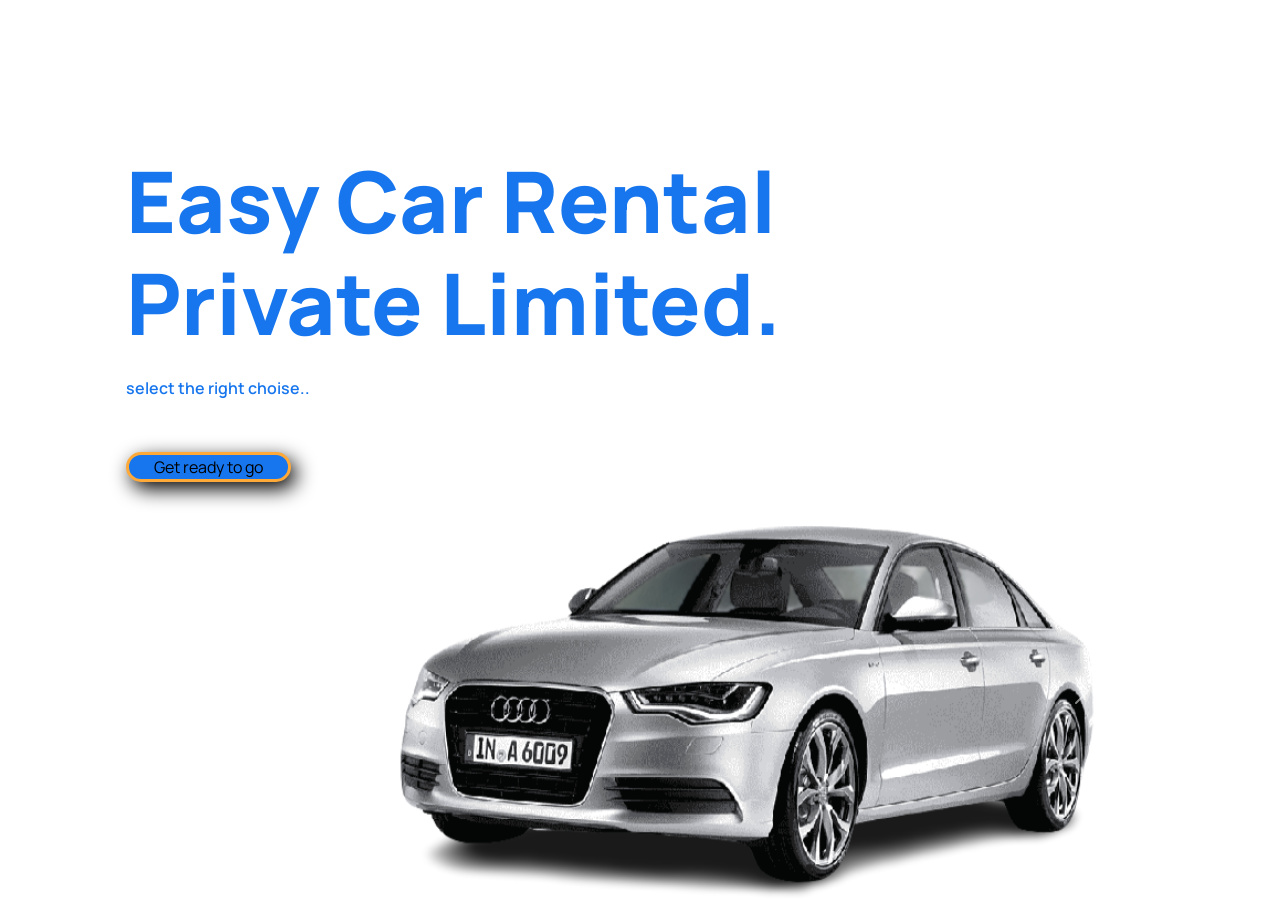
==== commit 90b74a66: "change the home page" ====
--- a/index.html
+++ b/index.html
@@ -15,7 +15,7 @@
 <body>
 <header>
     <!--guest user nav bar start-->
-    <nav id="guestUserHomePageNavBar" class="navbar bg-light">
+    <nav id="guestUserHomePageNavBar" style="background-color: #bafffc" class="navbar">
         <div class="container-fluid">
             <a class="navbar-brand">Easy Car Rental Private Limited.</a>
             <form class="d-flex" role="search">
@@ -26,7 +26,7 @@
     <!--guest user nav bar end-->
 
     <!--customer profile nav bar start-->
-    <nav id="customerProfilePageNavBar" class="navbar bg-light">
+    <nav id="customerProfilePageNavBar" style="background-color: #bafffc" class="navbar">
         <div class="container-fluid">
             <a class="navbar-brand">Customer Profile</a>
             <form class="d-flex" role="search">
@@ -37,7 +37,7 @@
     <!--customer profile nav bar end-->
 
     <!--driver nav bar start-->
-    <nav id="DriverPageNavBar" class="navbar bg-light">
+    <nav id="DriverPageNavBar" style="background-color: #bafffc" class="navbar">
         <div class="container-fluid">
             <a class="navbar-brand">Driver Profile. </a>
             <form class="d-flex" role="search">
@@ -48,7 +48,7 @@
     <!--driver nav bar end-->
 
     <!--admin nav bar start-->
-    <nav id="adminNavBar" class="navbar navbar-expand-lg bg-light">
+    <nav id="adminNavBar" style="background-color: #bafffc" class="navbar navbar-expand-lg ">
         <div class="container-fluid">
             <a class="navbar-brand" href="#">Admin Profile</a>
             <button class="navbar-toggler" type="button" data-bs-toggle="collapse" data-bs-target="#navbarNav"
@@ -136,14 +136,14 @@
             <div class="filter_container">
                 <div class="pickup_container">
                     <div style="width: 100%" class="mb-lg-4 mb-sm-3 mb-3">
-                        <label for="check_in_date" class="form-label">Check in date</label>
-                        <input style="height: 3rem" type="date" class="form-control" id="check_in_date">
+                        <label for="filter_brand" class="form-label">Brand</label>
+                        <input style="height: 3rem" type="text" class="form-control" id="filter_brand">
                     </div>
                     <div style="width: 100%" class="mb-lg-4 mb-sm-3 mb-3">
-                        <label for="return_date" class="form-label">Return date</label>
-                        <input style="height: 3rem" type="date" class="form-control" id="return_date">
-                    </div>
-                    <select class="form-select" aria-label="Default select example">
+                        <label for="filter_type" class="form-label">Type</label>
+                        <input style="height: 3rem" type="text" class="form-control" id="filter_type">
+                    </div>
+                    <select id="fiter_noOfPassengers" class="form-select" aria-label="Default select example">
                         <option selected>Number of Passengers</option>
                         <option value="1">One</option>
                         <option value="2">Two</option>
@@ -156,15 +156,15 @@
                             <div class="row">
                                 <div class="col-6">
                                     <div class="form-check form-check-inline">
-                                        <input class="form-check-input" type="radio" name="inlineRadioOptions"
-                                               id="manual" value="option1">
+                                        <input class="form-check-input"  type="radio" name="filter_transimission_type"
+                                               id="manual" value="manual">
                                         <label class="form-check-label" for="manual">Manual</label>
                                     </div>
                                 </div>
                                 <div class="col-6">
                                     <div class="form-check form-check-inline">
-                                        <input class="form-check-input" type="radio" name="inlineRadioOptions" id="auto"
-                                               value="option1">
+                                        <input class="form-check-input" type="radio" name="filter_transimission_type" id="auto"
+                                               value="auto">
                                         <label class="form-check-label" for="auto">Auto</label>
                                     </div>
                                 </div>
@@ -175,29 +175,29 @@
                             <div class="row">
                                 <div class="col-4">
                                     <div class="form-check form-check-inline">
-                                        <input class="form-check-input" type="radio" name="inlineRadioOptions"
-                                               id="petrol" value="option1">
-                                        <label class="form-check-label" for="petrol">Petrol</label>
+                                        <input class="form-check-input" type="radio" name="filter_fuel_type"
+                                               id="filter_petrol" value="petrol">
+                                        <label class="form-check-label" for="filter_petrol">Petrol</label>
                                     </div>
                                 </div>
                                 <div class="col-4">
                                     <div class="form-check form-check-inline">
-                                        <input class="form-check-input" type="radio" name="inlineRadioOptions"
-                                               id="diesel" value="option1">
-                                        <label class="form-check-label" for="diesel">Diesel</label>
+                                        <input class="form-check-input" type="radio" name="filter_fuel_type"
+                                               id="filter_diesel" value="diesel">
+                                        <label class="form-check-label" for="filter_diesel">Diesel</label>
                                     </div>
                                 </div>
                                 <div class="col-4">
                                     <div class="form-check form-check-inline">
-                                        <input class="form-check-input" type="radio" name="inlineRadioOptions"
-                                               id="hybrid" value="option1">
-                                        <label class="form-check-label" for="hybrid">Hybrid</label>
+                                        <input class="form-check-input" type="radio" name="filter_fuel_type"
+                                               id="filter_hybrid" value="hybrid">
+                                        <label class="form-check-label" for="filter_hybrid">Hybrid</label>
                                     </div>
                                 </div>
                             </div>
                         </div>
                         <div class="home_page_filterButton_container">
-                            <button style="width: 100%" type="button" class="btn btn-primary">Filter</button>
+                            <button id="filter_cars" style="width: 100%" type="button" class="btn btn-primary">Filter</button>
                         </div>
                     </div>
                 </div>
--- a/assests/styleSheets/styleSheet/indexStyleSheet.css
+++ b/assests/styleSheets/styleSheet/indexStyleSheet.css
@@ -5,7 +5,9 @@
 }
 
 #landingPage{
-    background-color: #2a2c3f;
+    background-image: url("../../images/landingPageBackground/landingBackground.jpg");
+    background-repeat: no-repeat;
+    background-size: 100% 100%;
     height: 100vh;
 }
 
@@ -29,7 +31,7 @@
 
 .hero .row .left-sec h2{
     font-size: 85px;
-    color: #fff;
+    color: #1776ED;
     text-transform: capitalize;
     font-weight: 900;
 }
@@ -40,7 +42,7 @@
 
 .hero .row .left-sec p{
     margin: 20px 0;
-    color:#fff;
+    color:#1776ED;
     line-height: 28px;
 }
 
